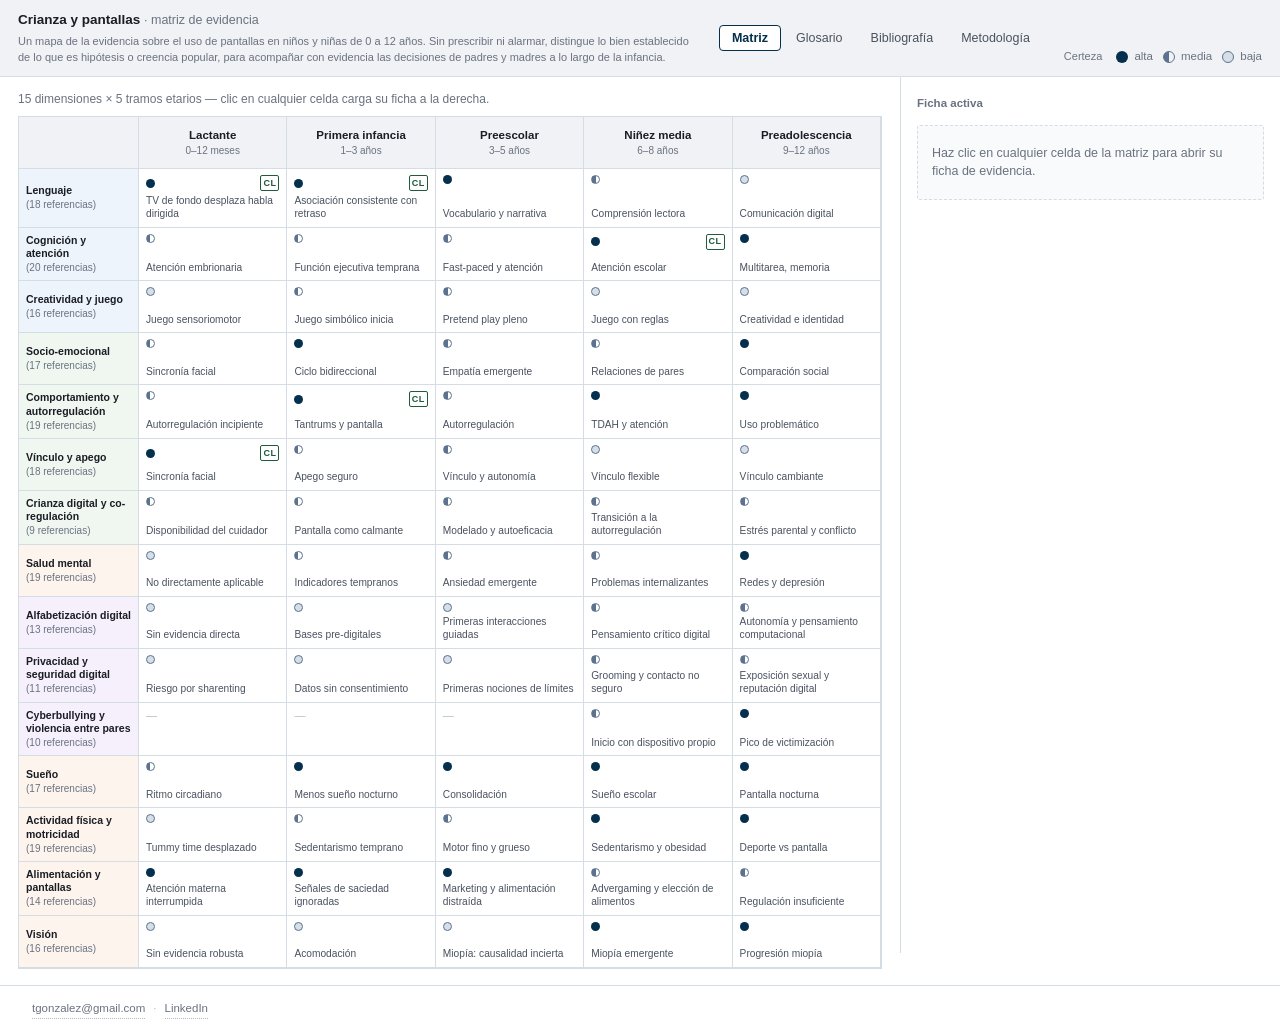
==== index.html @ a707cc83 "no_ref-review: 4 claims respaldados con refs (Ra2018, Goodyear2025, SmithBasak2023); política no_ref" ====
<!DOCTYPE html>
<html lang="es">
<head>
<meta charset="UTF-8">
<meta name="viewport" content="width=device-width, initial-scale=1.0">
<title>Crianza y pantallas — Matriz de evidencia</title>
<meta name="description" content="Síntesis crítica de la evidencia científica (2020–2026) sobre el impacto del uso de pantallas en el desarrollo infantil de 0 a 12 años. Matriz de 15 dimensiones × 5 tramos etarios, con doble codificación de certeza y referencias bibliográficas.">
<meta name="robots" content="index, follow">
<link rel="canonical" href="https://tomgc.github.io/crianza_y_pantallas/">
<meta property="og:type" content="website">
<meta property="og:url" content="https://tomgc.github.io/crianza_y_pantallas/">
<meta property="og:title" content="Crianza y Pantallas — Matriz de evidencia">
<meta property="og:description" content="Síntesis crítica de la evidencia científica (2020–2026) sobre el impacto del uso de pantallas en el desarrollo infantil de 0 a 12 años.">
<meta property="og:image" content="https://tomgc.github.io/crianza_y_pantallas/assets/og-image.png">
<meta property="og:image:width" content="1200">
<meta property="og:image:height" content="630">
<meta name="twitter:card" content="summary_large_image">
<meta name="twitter:title" content="Crianza y Pantallas — Matriz de evidencia">
<meta name="twitter:description" content="Síntesis crítica de la evidencia científica (2020–2026) sobre el impacto del uso de pantallas en el desarrollo infantil de 0 a 12 años.">
<meta name="twitter:image" content="https://tomgc.github.io/crianza_y_pantallas/assets/og-image.png">
<style>
/* ─────────────────────────────────────────────────────────────
   Crianza y pantallas — sistema visual
   Base heredada de wireframe B (paleta navy, sans del sistema)
   + ampliación: top bar con tabs, layout matriz+ficha,
   vistas de página (biblio/metodología/limitaciones),
   controles, popovers, responsive.
   ───────────────────────────────────────────────────────────── */

:root {
  --bg:           #ffffff;
  --bg-soft:      #f0f2f5;
  --bg-cell:      #f9fafc;
  --ink:          #1a1d24;
  --ink-soft:     #4a5260;
  --pencil:       #6a7280;
  --pencil-soft:  #b3bac4;
  --border:       #d4dce4;

  --c-high:       #042f4d;
  --c-medium:     #5c728e;
  --c-low:        #d6dfe8;

  --accent:       #042f4d;
  --accent-soft:  #eaf0f6;
  --highlight:    #f4dd8a;
  --chile-mark:   #1f5b3d;
  --chile-soft:   #e8efe9;

  --content-width: 700px;
  --page-pad-x:    32px;
  --page-pad-y:    28px;
}

html, body { margin: 0; padding: 0; height: 100%; background: var(--bg); }
body {
  font-family: -apple-system, BlinkMacSystemFont, "Segoe UI", Roboto, "Helvetica Neue", Arial, sans-serif;
  color: var(--ink);
  font-size: 13px;
  line-height: 1.55;
  -webkit-font-smoothing: antialiased;
}

.ab {
  width: 100%;
  min-height: 100vh;
  background: var(--bg);
  display: flex;
  flex-direction: column;
  position: relative;
}

/* ── Tipografía utilitaria ──────────────────────────────────── */
.eyebrow {
  font-size: 11.5px;
  color: var(--pencil);
  font-weight: 600;
}

/* ── Dots de certeza ────────────────────────────────────────── */
.cdot {
  display: inline-block;
  width: 12px; height: 12px;
  vertical-align: -1px;
  border-radius: 50%;
  flex-shrink: 0;
  box-sizing: border-box;
}
.cdot.high   { background: var(--c-high); }
.cdot.medium { background: linear-gradient(90deg, var(--c-medium) 50%, transparent 50%); border: 1.5px solid var(--c-medium); }
.cdot.low    { background: var(--c-low); border: 1px solid var(--c-medium); }

.ul-soft { border-bottom: 1px dotted var(--pencil); padding-bottom: 1px; }

/* ── Ref chips ──────────────────────────────────────────────── */
.ref {
  display: inline-block;
  border: 1px solid var(--c-high);
  border-radius: 10px;
  padding: 1px 7px;
  font-size: 10.5px;
  color: var(--c-high);
  cursor: pointer;
  vertical-align: 1px;
  margin: 0 2px;
  background: var(--accent-soft);
  line-height: 1.3;
  white-space: nowrap;
}
.ref:hover { background: var(--c-high); color: var(--bg); }
.ref-missing {
  background: var(--bg-soft);
  border-color: var(--pencil-soft);
  color: var(--pencil);
  cursor: help;
}

/* ── Select ─────────────────────────────────────────────────── */
.select {
  appearance: none;
  -webkit-appearance: none;
  border: 1px solid var(--c-high);
  background: var(--bg);
  padding: 6px 28px 6px 10px;
  border-radius: 4px;
  font-size: 12.5px;
  font-family: inherit;
  color: var(--ink);
  cursor: pointer;
  background-image: url("data:image/svg+xml;utf8,<svg xmlns='http://www.w3.org/2000/svg' width='10' height='6' viewBox='0 0 10 6'><path d='M1 1l4 4 4-4' fill='none' stroke='%23042f4d' stroke-width='1.5' stroke-linecap='round' stroke-linejoin='round'/></svg>");
  background-position: right 10px center;
  background-repeat: no-repeat;
  background-size: 10px 6px;
  line-height: 1.2;
}
.select:hover { border-color: var(--accent); background-color: var(--accent-soft); }

/* ── TOP BAR ────────────────────────────────────────────────── */
.topbar {
  display: flex;
  align-items: center;
  justify-content: space-between;
  gap: 16px;
  padding: 10px 18px;
  border-bottom: 1px solid var(--border);
  background: var(--bg-soft);
  flex-wrap: wrap;
}
.topbar-left { display: flex; align-items: flex-start; gap: 18px; flex-wrap: wrap; }
.brand { font-size: 13.5px; font-weight: 600; color: var(--ink); }
.brand-sub { color: var(--pencil); font-weight: 400; font-size: 12.5px; }
.brand-desc { font-size: 11px; color: var(--pencil); font-weight: 400; max-width: 680px; margin: 3px 0 0; line-height: 1.45; }
.tabs { display: flex; gap: 2px; }
.tab {
  background: transparent;
  border: 1px solid transparent;
  padding: 5px 12px;
  font-size: 12.5px;
  font-family: inherit;
  color: var(--ink-soft);
  cursor: pointer;
  border-radius: 4px;
}
.tab:hover { background: var(--bg); color: var(--ink); }
.tab.active {
  background: var(--bg);
  color: var(--c-high);
  border-color: var(--c-high);
  font-weight: 600;
}
.topbar-right {
  display: flex; align-items: center; gap: 12px;
  font-size: 11.5px; color: var(--pencil);
  align-self: flex-end;
}
.topbar-right .legend { display: inline-flex; align-items: center; gap: 6px; }
.legend-label { font-size: 11px; color: var(--pencil); margin-right: 4px; }
.topbar-right .legend .cdot { margin-left: 4px; }

/* ── LAYOUT MATRIZ + FICHA ──────────────────────────────────── */
.matriz-body {
  display: grid;
  grid-template-columns: 1fr 380px;
  flex: 1;
  min-height: 0;
  background: var(--bg);
}
.matriz-pane {
  padding: 14px 0 16px 18px;
  display: flex;
  flex-direction: column;
  min-width: 0;
  position: relative;
  overflow: auto;
  overflow-x: auto;
}
.matriz-help { font-size: 12px; color: var(--pencil); margin: 0 18px 8px 0; line-height: 1.45; }
.ficha-pane {
  border-left: 1px solid var(--border);
  background: var(--bg);
  padding: 14px 16px 18px;
  overflow: auto;
  max-height: calc(100vh - 56px);
}

/* ── MATRIZ ─────────────────────────────────────────────────── */
.matriz-grid {
  display: grid;
  border: 1px solid var(--border);
  background: var(--bg);
  margin-right: 18px;
}
.grid-cell {
  border-right: 1px solid var(--border);
  border-bottom: 1px solid var(--border);
  padding: 6px 7px;
  min-height: 52px;
  font-size: 10.5px;
  line-height: 1.25;
  position: relative;
  cursor: pointer;
  background: var(--bg);
  display: flex;
  flex-direction: column;
  justify-content: space-between;
  transition: opacity .15s, background .15s;
  box-sizing: border-box;
}
.grid-cell:hover { background: var(--accent-soft); }

.grid-cell.row-head, .grid-cell.col-head {
  background: var(--bg-soft);
  font-weight: 600;
  cursor: default;
}
.grid-cell.row-head { align-items: flex-start; justify-content: center; flex-direction: column; }
.grid-cell.row-head[data-dim-id] { cursor: pointer; }
.dim-paper-count { font-size: 10px; font-weight: 400; color: var(--pencil); margin-top: 2px; }
.grid-cell.row-head[data-dim-id]:hover { background: var(--accent-soft); }
.grid-cell.row-head:not([data-dim-id]):hover, .grid-cell.col-head:hover { background: var(--bg-soft); }

.grid-cell.col-head {
  text-align: center;
  align-items: center;
  justify-content: center;
}
.grid-cell.col-head .head-label { font-size: 11.5px; }
.grid-cell.col-head .head-range { font-size: 10px; color: var(--pencil); font-weight: 400; margin-top: 2px; }

.grid-cell.dimmed { opacity: 0.32; }
.grid-cell.focused {
  background: var(--accent-soft);
  box-shadow: inset 0 -2px 0 var(--c-high);
}

.grid-cell.active {
  background: var(--highlight);
  box-shadow: inset 0 0 0 2px var(--c-high);
}
.grid-cell.active:hover { background: var(--highlight); }

.grid-cell.row-head.dim-active {
  background: var(--highlight);
  box-shadow: inset 0 0 0 2px var(--c-high);
}
.grid-cell.row-head.dim-active:hover { background: var(--highlight); }

/* ── Ficha de dimensión ─────────────────────────────────────── */
.dim-ficha-links { margin-top: 16px; }
.dim-ficha-link {
  display: block;
  color: var(--accent);
  text-decoration: none;
  font-size: 12px;
  padding: 4px 0;
  border-bottom: 1px solid var(--border);
}
.dim-ficha-link:last-child { border-bottom: none; }
.dim-ficha-link:hover { color: var(--ink); text-decoration: underline; }

.cell-head {
  display: flex;
  align-items: center;
  justify-content: space-between;
  width: 100%;
}
.cell-summary {
  font-size: 10.2px;
  color: var(--ink-soft);
  line-height: 1.25;
  margin-top: 4px;
}
.cell-empty { color: var(--pencil-soft); font-size: 11px; }

/* ── Mini-dots ──────────────────────────────────────────────── */
.mini-dot {
  width: 9px; height: 9px; border-radius: 50%;
  display: inline-block; vertical-align: middle;
  box-sizing: border-box; flex-shrink: 0;
}
.mini-dot.h { background: var(--c-high); }
.mini-dot.m { background: linear-gradient(90deg, var(--c-medium) 50%, transparent 50%); border: 1px solid var(--c-medium); }
.mini-dot.l { background: var(--c-low); border: 1px solid var(--c-medium); }

/* ── Marca CL ───────────────────────────────────────────────── */
.cl-mark {
  display: inline-flex;
  align-items: center; justify-content: center;
  width: 17px; height: 14px;
  border: 1px solid var(--chile-mark);
  border-radius: 2px;
  color: var(--chile-mark);
  font-size: 9px;
  font-weight: 700;
  line-height: 1;
  background: var(--bg);
  letter-spacing: 0.5px;
}

/* ── Bloque Chile ───────────────────────────────────────────── */
.chile-block {
  position: relative;
  border-left: 3px solid var(--chile-mark);
  background: var(--chile-soft);
  padding: 10px 14px;
  margin-top: 14px;
  border-radius: 2px;
}
.chile-block .chile-label {
  display: inline-flex;
  align-items: center;
  gap: 7px;
  font-size: 11.5px;
  font-weight: 700;
  color: var(--chile-mark);
  margin-bottom: 6px;
}
.chile-block .chile-body { font-size: 11.8px; line-height: 1.5; }

/* ── FICHA ──────────────────────────────────────────────────── */
.ficha { display: flex; flex-direction: column; }
.ficha-empty {
  display: flex;
  flex-direction: column;
  gap: 12px;
  padding: 4px 0;
}
.ficha-empty-msg {
  color: var(--pencil);
  font-size: 12.5px;
  line-height: 1.5;
  padding: 18px 14px;
  border: 1px dashed var(--border);
  border-radius: 3px;
  background: var(--bg-cell);
}
.ficha-chips {
  display: flex; gap: 6px;
  align-items: center; flex-wrap: wrap;
  margin: 8px 0 0;
  font-size: 10.5px; color: var(--pencil);
}
.age-chip {
  display: inline-block;
  border: 1px solid var(--border);
  padding: 2px 8px;
  border-radius: 11px;
  font-size: 10.5px;
  color: var(--ink-soft);
  background: var(--bg);
}
.ficha-cert {
  display: inline-flex;
  align-items: center;
  gap: 5px;
  margin-left: auto;
  font-size: 10.5px;
}
.ficha-title {
  font-size: 16.5px;
  line-height: 1.25;
  margin: 10px 0 6px;
  font-weight: 600;
}
.ficha-intro { font-size: 12.5px; line-height: 1.55; margin: 0 0 12px; }
.ficha-evidence { margin-top: 10px; }
.evidence-list { display: flex; flex-direction: column; gap: 9px; margin-top: 6px; }
.evidence-item {
  display: flex; gap: 7px;
  font-size: 11.8px; line-height: 1.5;
  align-items: flex-start;
}
.evidence-item .cdot { margin-top: 4px; flex-shrink: 0; }
.evidence-text { flex: 1; }

.ficha-defs { margin-top: 14px; }
.ficha-defs dl { margin: 6px 0 0; }
.ficha-defs dt { font-weight: 600; font-size: 12px; margin-top: 8px; }
.ficha-defs dt:first-child { margin-top: 0; }
.ficha-defs dd { margin: 2px 0 0; font-size: 11.8px; line-height: 1.5; color: var(--ink-soft); }

.ficha-and { margin-top: 14px; }
.and-body { font-size: 11.5px; margin-top: 6px; color: var(--ink-soft); line-height: 1.7; }
.and-direction { margin-top: 8px; }
.and-direction:first-of-type { margin-top: 6px; }
.and-direction-label {
  font-size: 11px;
  color: var(--ink-soft);
  font-weight: 600;
  margin-bottom: 4px;
}
.and-arrow { color: var(--c-high); font-weight: 700; margin-right: 2px; }
.and-list {
  list-style: none;
  padding: 0;
  margin: 0;
  display: flex;
  flex-direction: column;
  gap: 4px;
}
.and-item {
  font-size: 11.5px;
  line-height: 1.45;
  display: flex;
  gap: 6px;
  align-items: flex-start;
  color: var(--ink-soft);
}
.and-item .cdot { margin-top: 4px; flex-shrink: 0; }
.and-text { color: var(--pencil); }
.cell-link {
  color: var(--c-high);
  text-decoration: none;
  border-bottom: 1px dotted var(--c-high);
}
.cell-link:hover { background: var(--accent-soft); }

/* ── POPOVER ────────────────────────────────────────────────── */
.popover {
  background: var(--bg);
  padding: 10px 12px;
  font-size: 11.5px;
  line-height: 1.45;
  z-index: 50;
  border: 1px solid var(--c-high);
  box-shadow: 4px 4px 0 var(--c-high);
  border-radius: 2px;
}
.ref-popover .ref-authors { font-weight: 600; font-size: 12px; margin-top: 4px; }
.ref-popover .ref-title { font-size: 11.5px; margin-top: 4px; }
.ref-popover .ref-journal { font-size: 11px; color: var(--ink-soft); margin-top: 2px; font-style: italic; }
.ref-popover .ref-jump {
  display: inline-block;
  margin-top: 8px;
  font-size: 11.5px;
  color: var(--c-high);
  text-decoration: none;
}
.ref-popover .ref-jump:hover { text-decoration: underline; }

/* ── BOTONES ────────────────────────────────────────────────── */
.ghost {
  border: 1px solid var(--c-high);
  background: transparent;
  padding: 5px 11px;
  border-radius: 3px;
  font-size: 12px;
  cursor: pointer;
  color: var(--c-high);
  font-family: inherit;
}
.ghost:hover { background: var(--accent-soft); }

/* ── VISTAS DE PÁGINA ───────────────────────────────────────── */
.page-pane {
  flex: 1;
  padding: var(--page-pad-y) var(--page-pad-x) 40px;
  max-width: var(--content-width);
  margin: 0 auto;
  width: 100%;
  box-sizing: border-box;
  overflow: auto;
}
.page-head { margin-bottom: 20px; }
.page-title { font-size: 22px; font-weight: 600; margin: 0 0 4px; }
.page-sub { font-size: 12.5px; color: var(--pencil); }

/* ── BIBLIOGRAFÍA ───────────────────────────────────────────── */
.biblio-controls { display: flex; flex-direction: column; gap: 10px; margin-bottom: 22px; }
.biblio-filters { display: flex; flex-wrap: wrap; gap: 6px; }
.chip-filter {
  background: var(--bg);
  border: 1px solid var(--border);
  padding: 4px 10px;
  font-size: 11.5px;
  font-family: inherit;
  border-radius: 12px;
  cursor: pointer;
  color: var(--ink-soft);
}
.chip-filter:hover { border-color: var(--c-high); color: var(--c-high); }
.chip-filter.active {
  background: var(--c-high);
  color: var(--bg);
  border-color: var(--c-high);
  font-weight: 600;
}
.search-input {
  width: 100%;
  padding: 7px 12px;
  border: 1px solid var(--border);
  border-radius: 4px;
  font-size: 12.5px;
  font-family: inherit;
  box-sizing: border-box;
  background: var(--bg);
  color: var(--ink);
}
.search-input:focus { outline: none; border-color: var(--c-high); }

.biblio-body { display: flex; flex-direction: column; gap: 28px; }
.biblio-group-title {
  font-size: 14px;
  font-weight: 600;
  color: var(--c-high);
  margin: 0 0 10px;
  padding-bottom: 5px;
  border-bottom: 1px solid var(--border);
}
.biblio-list { list-style: none; padding: 0; margin: 0; display: flex; flex-direction: column; gap: 14px; }
.biblio-entry {
  border-left: 2px solid var(--border);
  padding: 6px 0 6px 12px;
  transition: border-color .2s, background .2s;
}
.biblio-entry.biblio-highlight {
  border-color: var(--highlight);
  background: var(--highlight);
}
.biblio-meta { display: flex; gap: 8px; align-items: center; margin-bottom: 3px; }
.biblio-type {
  display: inline-block;
  font-size: 10px;
  padding: 1px 7px;
  border-radius: 9px;
  background: var(--bg-soft);
  color: var(--ink-soft);
  border: 1px solid var(--border);
  font-weight: 600;
}
.biblio-type.type-review        { background: #e8f0e8; color: #2d5a2d; border-color: #c5d8c5; }
.biblio-type.type-meta          { background: #e8edf5; color: #1d3a6e; border-color: #c0cde2; }
.biblio-type.type-longitudinal  { background: #f5ecdb; color: #6b4a1e; border-color: #d8c290; }
.biblio-type.type-guideline     { background: #f0e8f0; color: #5c2d5c; border-color: #d4bdd4; }
.biblio-type.type-law           { background: #f5e8e8; color: #6e2d2d; border-color: #d8b8b8; }
.biblio-type.type-chilean       { background: var(--chile-soft); color: var(--chile-mark); border-color: var(--chile-mark); }
.biblio-featured { font-size: 10px; color: var(--ink-soft); }
.biblio-authors { font-size: 12px; font-weight: 600; margin-top: 2px; }
.biblio-title { font-size: 12.5px; margin-top: 2px; line-height: 1.4; }
.biblio-journal { font-size: 11.5px; color: var(--ink-soft); margin-top: 2px; font-style: italic; }
.biblio-link {
  display: inline-block;
  margin-top: 4px;
  font-size: 11px;
  color: var(--c-high);
  text-decoration: none;
}
.biblio-link:hover { text-decoration: underline; }

.empty-state {
  padding: 20px;
  text-align: center;
  color: var(--pencil);
  font-size: 12.5px;
  border: 1px dashed var(--border);
  border-radius: 4px;
}

/* ── METODOLOGÍA Y LIMITACIONES ─────────────────────────────── */
.text-body { display: flex; flex-direction: column; gap: 28px; }
.text-section-title {
  font-size: 14px;
  font-weight: 600;
  color: var(--c-high);
  margin: 0 0 10px;
  padding-bottom: 5px;
  border-bottom: 1px solid var(--border);
}
.text-section-content { font-size: 13px; line-height: 1.65; }
.text-section-content p { margin: 0 0 10px; }
.text-section-bullets {
  margin: 10px 0 0;
  padding-left: 22px;
  font-size: 12.5px;
  line-height: 1.6;
}
.text-section-bullets li { margin-bottom: 6px; }

/* ── Boxes auxiliares ───────────────────────────────────────── */
.box.thin { border: 1px solid var(--border); border-radius: 2px; padding: 12px 14px; }
.box.fill-cell { background: var(--bg-cell); }

/* ── RESPONSIVE ─────────────────────────────────────────────── */
@media (max-width: 960px) {
  .matriz-body { grid-template-columns: 1fr; }
  .ficha-pane {
    border-left: none;
    border-top: 1px solid var(--border);
    max-height: none;
  }
  .matriz-pane { padding: 12px; }
  /* La grilla mantiene ancho minimo; .matriz-pane hace scroll horizontal */
  .matriz-grid { margin-right: 0; min-width: 520px; }
  .grid-cell { min-height: 44px; padding: 5px 6px; font-size: 10px; }
  .grid-cell.col-head .head-label { font-size: 10.5px; }
  .grid-cell.col-head .head-range { font-size: 9.5px; }
  .cell-summary { font-size: 9.8px; }
  .topbar { padding: 8px 12px; gap: 8px; }
  .topbar-left { gap: 10px; }
  .brand-sub { display: none; }
  .brand-desc { display: none; }
  .topbar-right .legend { display: none; }
  .page-title { font-size: 19px; }
  :root { --page-pad-x: 18px; --page-pad-y: 20px; }

  /* Bibliografía: controles sticky en móvil */
  .page-pane { overflow: visible; }
  .biblio-controls {
    position: sticky;
    top: 0;
    background: var(--bg);
    z-index: 10;
    padding: var(--page-pad-y) var(--page-pad-x) 12px;
    margin: 0 calc(var(--page-pad-x) * -1) 16px;
    border-bottom: 1px solid var(--border);
  }
}

@media (max-width: 560px) {
  .tabs { gap: 0; }
  .tab { padding: 4px 8px; font-size: 11.5px; }
  /* min-width explicito garantiza scroll sin colapso de columnas */
  .matriz-grid { min-width: 480px; }
  .grid-cell { min-height: 40px; padding: 4px; }
  .cell-summary { display: none; }
}

/* ── GLOSARIO ────────────────────────────────────────────────── */
.gl-body {
  display: grid;
  grid-template-columns: 300px 1fr;
  flex: 1;
  min-height: 0;
}
.gl-index {
  border-right: 1px solid var(--border);
  background: var(--bg-cell);
  min-height: 0;
  overflow: auto;
}
.gl-index-scroll { padding: 14px 14px 28px; }
.gl-index-intro {
  font-size: 11px; line-height: 1.5; color: var(--pencil);
  margin: 0 0 12px;
}
.gl-index-label {
  display: block; font-size: 11px; font-weight: 600;
  color: var(--pencil); margin-bottom: 5px;
}
.gl-dim-group { margin-bottom: 14px; scroll-margin-top: 8px; }
.gl-dim-head {
  display: flex; align-items: center; justify-content: space-between;
  font-size: 11.5px; font-weight: 700; color: var(--c-high);
  padding: 4px 0 5px; margin-bottom: 4px;
  border-bottom: 1px solid var(--border);
}
.gl-dim-head.active { border-bottom-color: var(--c-high); border-bottom-width: 1.5px; }
.gl-dim-head.soft { color: var(--pencil); }
.gl-dim-count {
  font-size: 10px; font-weight: 600; color: var(--pencil);
  border: 1px solid var(--border); border-radius: 9px; padding: 0 6px;
}
.gl-list { display: flex; flex-direction: column; gap: 2px; }
.gl-item {
  display: flex; align-items: center; gap: 8px;
  width: 100%; text-align: left;
  background: transparent; border: none; border-radius: 4px;
  padding: 7px 9px;
  font-family: inherit; font-size: 12.5px; color: var(--ink);
  cursor: pointer; transition: background .12s;
  box-sizing: border-box;
}
.gl-item:hover { background: var(--accent-soft); }
.gl-item.active {
  background: var(--bg);
  box-shadow: inset 0 0 0 1.5px var(--c-high);
  font-weight: 600;
}
.gl-item-main { display: flex; align-items: center; gap: 7px; flex: 1; min-width: 0; }
.gl-item-term { overflow: hidden; text-overflow: ellipsis; white-space: nowrap; }
.gl-novel-dot {
  width: 6px; height: 6px; border-radius: 50%;
  background: var(--c-high); flex-shrink: 0;
}
.gl-empty {
  padding: 16px; text-align: center; color: var(--pencil);
  font-size: 12px; border: 1px dashed var(--border);
  border-radius: 4px; margin-top: 8px;
}

/* Ficha */
.gl-ficha-pane {
  background: var(--bg); min-height: 0; overflow: auto;
  padding: var(--page-pad-y) var(--page-pad-x) 40px;
}
.gl-ficha { max-width: var(--content-width); }
.gl-ficha-empty {
  max-width: 420px; color: var(--pencil); font-size: 13px; line-height: 1.6;
  padding: 22px; border: 1px dashed var(--border);
  border-radius: 4px; background: var(--bg-cell);
}
.gl-ficha-chips { display: flex; align-items: center; gap: 8px; flex-wrap: wrap; }
.gl-tag {
  font-size: 10px; font-weight: 700; letter-spacing: 0.04em;
  text-transform: uppercase; padding: 2px 8px; border-radius: 3px;
}
.gl-tag.campo      { background: var(--c-high); color: var(--bg); }
.gl-tag.metodo     { background: var(--bg-soft); color: var(--ink-soft); border: 1px solid var(--border); }
.gl-tag.desarrollo { background: var(--chile-soft); color: var(--chile-mark); border: 1px solid var(--chile-mark); }
.gl-novel-chip {
  font-size: 10px; font-weight: 600; color: var(--c-high);
  display: inline-flex; align-items: center; gap: 5px;
}
.gl-novel-chip::before {
  content: ""; width: 6px; height: 6px;
  border-radius: 50%; background: var(--c-high);
}
.gl-ficha-cert {
  display: inline-flex; align-items: center; gap: 5px;
  font-size: 10.5px; color: var(--ink-soft); margin-left: auto;
}
.gl-ficha-title {
  font-size: 22px; line-height: 1.2; font-weight: 600;
  margin: 12px 0 10px; letter-spacing: -0.01em;
}
.gl-def { font-size: 14px; line-height: 1.6; margin: 0 0 16px; }
.gl-why {
  border-left: 3px solid var(--c-high); background: var(--accent-soft);
  padding: 12px 16px; border-radius: 2px; margin-bottom: 22px;
}
.gl-why-label {
  font-size: 10.5px; font-weight: 700; color: var(--c-high);
  letter-spacing: 0.04em; text-transform: uppercase;
}
.gl-why-text { margin: 5px 0 0; font-size: 13px; line-height: 1.55; }
.gl-sec { margin-bottom: 22px; }
.gl-sec-label {
  font-size: 11px; font-weight: 700; color: var(--ink-soft);
  letter-spacing: 0.04em; text-transform: uppercase; margin-bottom: 9px;
}
.gl-cells { display: flex; flex-wrap: wrap; gap: 6px; }
.gl-cell-chip {
  display: inline-flex; align-items: center; gap: 6px;
  border: 1px solid var(--border); border-radius: 13px;
  padding: 3px 10px 3px 8px; font-size: 11.5px; background: var(--bg);
}
.gl-cell-dim { font-weight: 600; }
.gl-cell-tramo { color: var(--pencil); font-size: 10.5px; }
.gl-papers { display: flex; flex-direction: column; gap: 8px; }
.gl-paper {
  display: block; text-decoration: none;
  border: 1px solid var(--border); border-left: 2px solid var(--c-medium);
  border-radius: 3px; padding: 9px 12px; background: var(--bg);
  transition: border-color .15s, background .15s;
}
.gl-paper:hover { border-color: var(--c-high); border-left-color: var(--c-high); background: var(--bg-cell); }
.gl-paper-meta { display: flex; align-items: center; gap: 8px; margin-bottom: 3px; }
.gl-paper-authors { font-size: 11.5px; font-weight: 600; }
.gl-paper-title { font-size: 12px; line-height: 1.4; color: var(--ink-soft); }
.gl-paper-journal { font-size: 11px; color: var(--c-high); margin-top: 3px; font-style: italic; }
.gl-related { display: flex; flex-wrap: wrap; gap: 6px; }
.gl-rel-chip {
  border: 1px solid var(--c-high); border-radius: 13px;
  padding: 3px 11px; background: var(--accent-soft);
  font-family: inherit; font-size: 11.5px; color: var(--c-high);
  cursor: pointer; transition: background .12s, color .12s;
}
.gl-rel-chip:hover { background: var(--c-high); color: var(--bg); }
.gl-extlink {
  display: inline-block; font-size: 12px; color: var(--c-high);
  text-decoration: none; border-bottom: 1px dotted var(--c-high);
}
.gl-extlink:hover { background: var(--accent-soft); }

@media (max-width: 960px) {
  .gl-body { grid-template-columns: 1fr; grid-template-rows: minmax(0,42%) minmax(0,58%); }
  .gl-index { border-right: none; border-bottom: 1px solid var(--border); }
  .gl-ficha-title { font-size: 19px; }
}

/* ── Footer del sitio ───────────────────────────────────────── */
.site-footer {
  padding: 14px var(--page-pad-x);
  border-top: 1px solid var(--border);
  font-size: 11.5px;
  color: var(--pencil);
  display: flex;
  align-items: center;
  gap: 8px;
}
.footer-sep { color: var(--pencil-soft); }
.footer-link {
  color: var(--pencil);
  text-decoration: none;
  border-bottom: 1px dotted var(--pencil-soft);
}
.footer-link:hover { color: var(--ink); border-bottom-color: var(--ink); }

/* ── Nota de contacto en Metodología ───────────────────────── */
.contact-note {
  max-width: var(--content-width);
  margin: 28px var(--page-pad-x) 0;
  padding: 12px 16px;
  border-left: 2px solid var(--border);
  font-size: 12px;
  color: var(--pencil);
}
.contact-link {
  color: var(--pencil);
  text-decoration: none;
  border-bottom: 1px dotted var(--pencil-soft);
  margin-left: 4px;
}
.contact-link:hover { color: var(--ink); }

/* ── BLOQUES TEMÁTICOS D-visual ───────────────────────────────── */
.grid-cell.row-head.bloque-cognitivo      { background: #eef4fb; }
.grid-cell.row-head.bloque-socioemocional { background: #f0f7f0; }
.grid-cell.row-head.bloque-digital        { background: #f5f0fb; }
.grid-cell.row-head.bloque-bienestar      { background: #fdf4ee; }

.grid-cell.row-head.bloque-cognitivo:hover,      .grid-cell.row-head.bloque-cognitivo.dim-active      { background: #daeaf7; }
.grid-cell.row-head.bloque-socioemocional:hover, .grid-cell.row-head.bloque-socioemocional.dim-active  { background: #d8efd8; }
.grid-cell.row-head.bloque-digital:hover,        .grid-cell.row-head.bloque-digital.dim-active         { background: #ebe0f7; }
.grid-cell.row-head.bloque-bienestar:hover,      .grid-cell.row-head.bloque-bienestar.dim-active       { background: #fae3d0; }

.bloque-cognitivo.dim-active,
.bloque-socioemocional.dim-active,
.bloque-digital.dim-active,
.bloque-bienestar.dim-active { box-shadow: inset 0 0 0 2px var(--c-high); }


</style>
</head>
<body>

<div id="app" class="ab"></div>

<script>
window.__DATA__ = {
  "andamiaje": {
    "cascadas": [
      {
        "id": "lenguaje",
        "title": "Cascada del lenguaje",
        "description": "Una de las cascadas mejor establecidas en pediatría del desarrollo.",
        "chain": [
          {
            "cellId": "lenguaje-lactante",
            "label": "Habla recibida en lactancia"
          },
          {
            "cellId": "lenguaje-primera-infancia",
            "label": "Vocabulario receptivo"
          },
          {
            "cellId": "lenguaje-preescolar",
            "label": "Narrativa preescolar"
          },
          {
            "cellId": "lenguaje-ninez-media",
            "label": "Comprensión lectora"
          }
        ],
        "claims": [
          {
            "certainty": "high",
            "text": "Cada eslabón predice al siguiente con magnitudes moderadas a grandes. Es una de las cascadas más robustas en pediatría del desarrollo.",
            "refs": []
          }
        ]
      },
      {
        "id": "regulacion-emocional",
        "title": "Cascada de la regulación emocional",
        "description": "Vínculo → corregulación → autorregulación → autocontrol escolar.",
        "chain": [
          {
            "cellId": "vinculo-lactante",
            "label": "Sincronía facial"
          },
          {
            "cellId": "socioemocional-primera-infancia",
            "label": "Corregulación"
          },
          {
            "cellId": "comportamiento-preescolar",
            "label": "Autorregulación"
          },
          {
            "cellId": "comportamiento-ninez-media",
            "label": "Autocontrol escolar"
          }
        ],
        "claims": [
          {
            "certainty": "high",
            "text": "Bien respaldada teóricamente y por estudios longitudinales (Eisenberg, Spinrad y colegas).",
            "refs": []
          },
          {
            "certainty": "medium",
            "text": "El uso de pantalla como regulador externo puede comprometer esta cascada al desplazar la corregulación con un adulto (Fitzpatrick et al., 2024).",
            "refs": [
              "Fitzpatrick2024"
            ]
          },
          {
            "certainty": "medium",
            "text": "Específicamente, el uso parental de pantallas para regular las emociones del niño (constructo PDER) predice mayor ira y menor control esforzado un año después, con el fenómeno asociado de \"screen time tantrums\" (Jusienė et al., 2024).",
            "refs": [
              "Jusiene2024"
            ]
          }
        ]
      },
      {
        "id": "sueno",
        "title": "Cascada del sueño",
        "description": "Sueño consolidado alimenta capacidades cognitivas y regulación.",
        "chain": [
          {
            "cellId": "sueno-lactante",
            "label": "Ritmo circadiano"
          },
          {
            "cellId": "sueno-primera-infancia",
            "label": "Sueño consolidado"
          },
          {
            "cellId": "cognicion-preescolar",
            "label": "Función ejecutiva"
          }
        ],
        "claims": [
          {
            "certainty": "high",
            "text": "Sueño suficiente es condición necesaria para consolidación de aprendizaje y regulación emocional. Una de las cascadas más sólidas en neurociencia del desarrollo.",
            "refs": []
          }
        ]
      },
      {
        "id": "juego-simbolico",
        "title": "Cascada del juego simbólico y creatividad",
        "description": "Juego sensoriomotor → simbólico → pensamiento divergente. Más débil que las anteriores.",
        "chain": [
          {
            "cellId": "creatividad-lactante",
            "label": "Juego sensoriomotor"
          },
          {
            "cellId": "creatividad-primera-infancia",
            "label": "Juego simbólico"
          },
          {
            "cellId": "creatividad-preescolar",
            "label": "Pensamiento divergente"
          }
        ],
        "claims": [
          {
            "certainty": "medium",
            "text": "Asociaciones consistentes en estudios correlacionales (Smits-van der Nat et al., 2024, meta-análisis). Causalidad cuestionada por Lillard et al. (2013).",
            "refs": []
          },
          {
            "certainty": "low",
            "text": "La hipótesis \"pantalla → menos creatividad\" en preescolares es plausible por encadenamiento pero no demostrada directamente.",
            "refs": []
          }
        ]
      },
      {
        "id": "socioemocional-salud-mental",
        "title": "Cascada socioemocional → salud mental",
        "description": "Regulación emocional temprana → habilidades sociales → salud mental en preadolescencia.",
        "chain": [
          {
            "cellId": "socioemocional-primera-infancia",
            "label": "Regulación emocional"
          },
          {
            "cellId": "socioemocional-preescolar",
            "label": "Habilidades sociales"
          },
          {
            "cellId": "salud-mental-preadolescencia",
            "label": "Salud mental"
          }
        ],
        "claims": [
          {
            "certainty": "high",
            "text": "Bien respaldada por estudios longitudinales (cohortes Dunedin, ALSPAC).",
            "refs": []
          },
          {
            "certainty": "medium",
            "text": "Habilidades sociales tempranas son factor protector contra problemas de salud mental en preadolescencia y adolescencia.",
            "refs": []
          },
          {
            "certainty": "high",
            "text": "El meta-análisis longitudinal más amplio disponible (117 estudios, ~292.000 niños 0–10 años) confirma una asociación bidireccional entre tiempo de pantalla y problemas socioemocionales que opera sobre esta cascada (Vasconcellos et al., 2025).",
            "refs": [
              "Vasconcellos2025"
            ]
          }
        ]
      },
      {
        "id": "conectoras",
        "title": "Cascadas conectoras entre dimensiones",
        "description": "Conexiones transversales (no solo en línea temporal) que vale la pena destacar.",
        "chain": [],
        "claims": [
          {
            "certainty": "high",
            "text": "**Sueño → cognición.** El sueño insuficiente afecta función ejecutiva en cualquier edad.",
            "refs": []
          },
          {
            "certainty": "high",
            "text": "**Lenguaje → función ejecutiva.** El lenguaje interno es vehículo del control inhibitorio (Vygotsky; Diamond, 2013).",
            "refs": []
          },
          {
            "certainty": "high",
            "text": "**Vínculo → regulación emocional.** El apego seguro es base para el desarrollo de la regulación.",
            "refs": []
          },
          {
            "certainty": "medium",
            "text": "**Juego simbólico → función ejecutiva.** Asociación robusta en estudios correlacionales.",
            "refs": []
          },
          {
            "certainty": "low",
            "text": "**Actividad física → salud mental.** Plausible y respaldada en escolares y adolescentes; menos clara en menores de 5.",
            "refs": []
          }
        ]
      }
    ]
  },
  "bibliografia": [
    {
      "id": "EYSTAG2026",
      "group": "anchor",
      "featured": true,
      "type": "review",
      "authors": "Early Years Screen Time Advisory Group (EYSTAG). 2026",
      "title": "Screen use by children aged under five: independent report",
      "journal": "Department for Education y Department of Health and Social Care, Reino Unido. Marzo 2026",
      "url": "https://assets.publishing.service.gov.uk/media/69c53daf4a06660f085442a7/EYSTAG_report.pdf"
    },
    {
      "id": "Fitzpatrick2024",
      "group": "recent",
      "featured": true,
      "type": "longitudinal",
      "authors": "Fitzpatrick C., Pan P.M., Lemieux A., Harvey E., Rocha F.A., Garon-Carrier G. 2024",
      "title": "Early-Childhood Tablet Use and Outbursts of Anger",
      "journal": "JAMA Pediatrics, octubre 2024. 315 niños canadienses, análisis dentro-del-individuo, 3,5 → 5,5 años",
      "url": "https://jamanetwork.com/journals/jamapediatrics/fullarticle/2822089"
    },
    {
      "id": "Vasconcellos2025",
      "group": "recent",
      "featured": true,
      "type": "meta",
      "authors": "Vasconcellos R.P., Sanders T., Lonsdale C., Parker P., Conigrave J., Tang S., del Pozo Cruz B., Biddle S.J.H., Taylor R., Innes-Hughes C., Salmela-Aro K., Vasconcellos D., Wilhite K., Tremaine E., Booker B., Noetel M. 2025",
      "title": "Electronic screen use and children's socioemotional problems: A systematic review and meta-analysis of longitudinal studies",
      "journal": "Psychological Bulletin 151(5):513–543. 117 estudios longitudinales, ~292.000 niños 0–10 años",
      "url": "https://www.apa.org/pubs/journals/releases/bul-bul0000468.pdf"
    },
    {
      "id": "Toledo2025",
      "group": "recent",
      "type": "review",
      "authors": "Toledo-Vargas M., Chong K.H., Maddren C.I., Howard S.J., Wakefield B., Okely A.D. 2025",
      "title": "Parental Technology Use in a Child's Presence and Health and Development in the Early Years",
      "journal": "JAMA Pediatrics, 2025",
      "url": "https://jamanetwork.com/journals/jamapediatrics/fullarticle/2832194"
    },
    {
      "id": "Madigan2020",
      "group": "recent",
      "featured": true,
      "type": "meta",
      "authors": "Madigan S., McArthur B.A., Anhorn C., Eirich R., Christakis D.A. 2020",
      "title": "Associations Between Screen Use and Child Language Skills: A Systematic Review and Meta-analysis",
      "journal": "JAMA Pediatrics",
      "url": "https://jamanetwork.com/journals/jamapediatrics/fullarticle/2762864"
    },
    {
      "id": "Mallawaarachchi2024",
      "group": "recent",
      "type": "meta",
      "authors": "Mallawaarachchi S. y col. 2024",
      "title": "Early Childhood Screen Use Contexts and Cognitive and Psychosocial Outcomes: A Systematic Review and Meta-analysis",
      "journal": "JAMA Pediatrics",
      "url": "https://jamanetwork.com/journals/jamapediatrics/fullarticle/2822091"
    },
    {
      "id": "Sanders2024",
      "group": "recent",
      "type": "review",
      "authors": "Sanders T. y col. 2024",
      "title": "An umbrella review of the benefits and risks associated with youths' interactions with electronic screens",
      "journal": "Nature Human Behaviour. 102 meta-análisis sintetizados",
      "url": "https://www.nature.com/articles/s41562-023-01712-8"
    },
    {
      "id": "Brushe2024",
      "group": "recent",
      "type": "cohort",
      "authors": "Brushe M.E., Haag D.G., Melhuish E.C., Reilly S., Gregory T. 2024",
      "title": "Screen Time and Parent-Child Talk When Children Are Aged 12 to 36 Months",
      "journal": "JAMA Pediatrics. Mediciones con grabaciones de audio LENA",
      "url": "https://jamanetwork.com/journals/jamapediatrics/fullarticle/2815616"
    },
    {
      "id": "Eirich2022",
      "group": "school",
      "featured": true,
      "type": "meta",
      "authors": "Eirich R., McArthur B.A., Anhorn C., McGuinness C., Christakis D.A., Madigan S. 2022",
      "title": "Association of Screen Time With Internalizing and Externalizing Behavior Problems in Children 12 Years or Younger: A Systematic Review and Meta-analysis",
      "journal": "JAMA Psychiatry 79(5):393–405",
      "url": "https://jamanetwork.com/journals/jamapsychiatry/fullarticle/2790189"
    },
    {
      "id": "Mori2026",
      "group": "context",
      "type": "review",
      "authors": "Mori Y., Silwal S., Wan Mohd Yunus W.M.A., Sourander A. 2026",
      "title": "Long-Term Trends in Screen Time Use Among Children and Adolescents: A Systematic Review Including Pre- and Post-COVID Periods",
      "journal": "Clinical Child Psychology and Psychiatry, marzo 2026. 60 estudios 1991–2022, 0–19 años",
      "url": "https://journals.sagepub.com/doi/full/10.1177/13591045261432532"
    },
    {
      "id": "Jusiene2024",
      "group": "regulation",
      "type": "longitudinal",
      "authors": "Jusienė R. y col. 2024",
      "title": "Cure for tantrums? Longitudinal associations between parental digital emotion regulation and children's self-regulatory skills",
      "journal": "Frontiers in Child and Adolescent Psychiatry. 265 niños lituanos, T1 3,5 años → T2 4,5 años. Introduce el constructo PDER",
      "url": "https://www.frontiersin.org/journals/child-and-adolescent-psychiatry/articles/10.3389/frcha.2024.1276154/full"
    },
    {
      "id": "Gavrilova2024",
      "group": "regulation",
      "type": "transversal",
      "authors": "Gavrilova M., Veraksa N. 2024",
      "title": "Not EF skills but play with real toys prevents screen time tantrums in children",
      "journal": "Frontiers in Psychology, julio 2024",
      "url": "https://www.frontiersin.org/journals/psychology/articles/10.3389/fpsyg.2024.1384424/full"
    },
    {
      "id": "Janssen2020",
      "group": "sleep",
      "type": "review",
      "authors": "Janssen X. y col. 2020",
      "title": "Associations of screen time, sedentary time and physical activity with sleep in under 5s",
      "journal": "Sleep Medicine Reviews",
      "url": "https://www.sciencedirect.com/science/article/abs/pii/S1087079219301455"
    },
    {
      "id": "Carter2016",
      "group": "sleep",
      "type": "meta",
      "authors": "Carter B., Rees P., Hale L., Bhattacharjee D., Paradkar M.S. 2016",
      "title": "Association Between Portable Screen-Based Media Device Access or Use and Sleep Outcomes: A Systematic Review and Meta-analysis",
      "journal": "JAMA Pediatrics. 6–19 años",
      "url": "https://jamanetwork.com/journals/jamapediatrics/fullarticle/2571467"
    },
    {
      "id": "Hale2015",
      "group": "sleep",
      "type": "review",
      "authors": "Hale L., Guan S. 2015",
      "title": "Screen time and sleep among school-aged children and adolescents: A systematic literature review",
      "journal": "Sleep Medicine Reviews",
      "url": ""
    },
    {
      "id": "Hysing2015",
      "group": "sleep",
      "type": "transversal",
      "authors": "Hysing M. y col. 2015",
      "title": "Sleep and use of electronic devices in adolescence: Results from a large population-based study",
      "journal": "BMJ Open",
      "url": "https://bmjopen.bmj.com/content/5/1/e006748"
    },
    {
      "id": "Smits2024",
      "group": "play",
      "type": "meta",
      "authors": "Smits-van der Nat M., van der Wilt F., Meeter M., van der Veen C. 2024",
      "title": "The Value of Pretend Play for Social Competence in Early Childhood: A Meta-analysis",
      "journal": "Educational Psychology Review",
      "url": "https://link.springer.com/article/10.1007/s10648-024-09884-z"
    },
    {
      "id": "Lillard2013",
      "group": "play",
      "type": "review",
      "authors": "Lillard A.S. y col. 2013",
      "title": "The Impact of Pretend Play on Children's Development: A Review of the Evidence",
      "journal": "Psychological Bulletin",
      "url": "https://pubmed.ncbi.nlm.nih.gov/22905949/"
    },
    {
      "id": "Mann2014",
      "group": "play",
      "type": "transversal",
      "authors": "Mann S., Cadman R. 2014",
      "title": "Does being bored make us more creative?",
      "journal": "Creativity Research Journal",
      "url": "https://www.tandfonline.com/doi/abs/10.1080/10400419.2014.901073"
    },
    {
      "id": "Colliver2022",
      "group": "play",
      "type": "longitudinal",
      "authors": "Colliver Y., Harrison L.J., Brown J.E., Humburg P. 2022",
      "title": "Free play predicts self-regulation years later: Longitudinal evidence from a large Australian sample of toddlers and preschoolers",
      "journal": "Early Childhood Research Quarterly",
      "url": ""
    },
    {
      "id": "Vanderloo2014",
      "group": "childcare",
      "type": "review",
      "authors": "Vanderloo L.M. 2014",
      "title": "Screen-viewing among preschoolers in childcare: a systematic review",
      "journal": "BMC Pediatrics",
      "url": "https://bmcpediatr.biomedcentral.com/articles/10.1186/1471-2431-14-205"
    },
    {
      "id": "AAP2026",
      "group": "school",
      "featured": true,
      "type": "guideline",
      "authors": "Munzer T., Parga-Belinkie J., Milkovich L.M., Tomopoulos S., Ajumobi T., Cross C., Gerwin R., Madigan S., Council on Communications and Media. 2026",
      "title": "Digital Ecosystems, Children, and Adolescents: Policy Statement (con Technical Report acompañante)",
      "journal": "Pediatrics 157(2):e2025075320–e2025075321. Reemplaza la guía AAP 2016. Introduce el marco de las 5 Cs y modelo socioecológico de Bronfenbrenner",
      "url": "https://publications.aap.org/pediatrics/article/157/2/e2025075320/206129/Digital-Ecosystems-Children-and-Adolescents-Policy"
    },
    {
      "id": "Adelantado2019",
      "group": "school",
      "type": "meta",
      "authors": "Adelantado-Renau M. y col. 2019",
      "title": "Association Between Screen Media Use and Academic Performance Among Children and Adolescents: A Systematic Review and Meta-analysis",
      "journal": "JAMA Pediatrics. 58 estudios, 4–18 años",
      "url": "https://jamanetwork.com/journals/jamapediatrics/fullarticle/2751330"
    },
    {
      "id": "Lai2025",
      "group": "school",
      "type": "meta",
      "authors": "Lai N.M. y col. 2025",
      "title": "The effectiveness of school-based interventions for reducing screen time – a systematic review and meta-analysis",
      "journal": "Child and Adolescent Mental Health. 39 estudios, 95.033 participantes. Certeza GRADE baja para la mayoría de resultados",
      "url": "https://acamh.onlinelibrary.wiley.com/doi/full/10.1111/camh.70022"
    },
    {
      "id": "Ulum2026",
      "group": "school",
      "type": "meta",
      "authors": "Ulum Ö.G. 2026",
      "title": "Screen Handicap in Mathematics: A Meta-Analysis of Mathematics Performance Related to Screen Time and Type",
      "journal": "European Journal of Education",
      "url": "https://onlinelibrary.wiley.com/doi/10.1111/ejed.70400"
    },
    {
      "id": "Foreman2021",
      "group": "school",
      "type": "meta",
      "authors": "Foreman J., Salim A.T. y col. 2021",
      "title": "Association between digital smart device use and myopia: a systematic review and meta-analysis",
      "journal": "The Lancet Digital Health",
      "url": "https://www.thelancet.com/journals/landig/article/PIIS2589-7500(21)00135-7/fulltext"
    },
    {
      "id": "Shannon2022",
      "group": "school",
      "type": "meta",
      "authors": "Shannon H., Bush K., Villeneuve P.J., Hellemans K.G.C., Guimond S. 2022",
      "title": "Problematic Social Media Use in Adolescents and Young Adults: Systematic Review and Meta-analysis",
      "journal": "JMIR Mental Health 9(4):e33450",
      "url": "https://mental.jmir.org/2022/4/e33450/"
    },
    {
      "id": "MINEDUC2026",
      "group": "chile",
      "featured": true,
      "type": "guideline",
      "authors": "Subsecretaría de Educación Parvularia, MINEDUC. 2026",
      "title": "Infancias y Pantallas: Guía para Cuidar los Vínculos",
      "journal": "Gobierno de Chile, enero 2026",
      "url": "https://parvularia.mineduc.cl/wp-content/uploads/2026/02/Infancia-y-Pantallas.pdf"
    },
    {
      "id": "SotoRamirez2025",
      "group": "chile",
      "featured": true,
      "type": "longitudinal",
      "authors": "Soto-Ramírez P., Godoy F., Narea M., Ayala C. 2025",
      "title": "Screen exposure in Chilean children during early childhood and socio-emotional problems: relationship and directionality",
      "journal": "Frontiers in Psychology, agosto 2025. 669 niños chilenos, CBCL, T1 3,5 años (2021) → T2 5,4 años (2023), cross-lagged panel model",
      "url": "https://www.ncbi.nlm.nih.gov/pmc/articles/PMC12410099/"
    },
    {
      "id": "NareaMilDias",
      "group": "chile",
      "type": "chilean",
      "authors": "Narea M. y equipo del Centro Justicia Educacional UC",
      "title": "Mil Primeros Días",
      "journal": "Estudio longitudinal con 1.000 familias de Santiago seguidas desde 2019",
      "url": "https://centrojusticiaeducacional.uc.cl"
    },
    {
      "id": "RauDaniel",
      "group": "chile",
      "type": "chilean",
      "authors": "Rau T., Daniel F.",
      "title": "Efecto de la exposición a Internet móvil en el desarrollo cognitivo y socioemocional de niños chilenos: evidencia de la instalación de antenas 4G/5G y datos ELPI",
      "journal": "Instituto de Economía UC y Clapes UC",
      "url": "https://clapesuc.cl/"
    },
    {
      "id": "PaezHerrera2025",
      "group": "chile",
      "type": "transversal",
      "authors": "Páez-Herrera J., Álvarez-González S., López-Lara S., Otero-Tricio C., Rojas-Martínez W., Salgado-Díaz S., Yáñez-Sepúlveda R., Hurtado-Almonacid J. 2025",
      "title": "Relationship Between the Use of Screens and the Motor Development of Children from 8 to 10 Years of Age",
      "journal": "Children 12(5):584. PUCV Valparaíso. 206 niños chilenos 8–10 años",
      "url": "https://www.ncbi.nlm.nih.gov/pmc/articles/PMC12109627/"
    },
    {
      "id": "Aboitiz",
      "group": "chile",
      "type": "chilean",
      "authors": "Aboitiz F., Alamos F.",
      "title": "Comentarios sobre captura atencional y desarrollo neurológico en relación a pantallas",
      "journal": "Centro Interdisciplinario de Neurociencia UC",
      "url": ""
    },
    {
      "id": "ChileCrece2017",
      "group": "chile",
      "type": "guideline",
      "authors": "Chile Crece Contigo. 2017",
      "title": "Niños, niñas y adolescentes frente a las pantallas",
      "journal": "Gobierno de Chile",
      "url": "https://www.crececontigo.gob.cl/wp-content/uploads/2017/03/NN-frente-a-las-pantallas.pdf"
    },
    {
      "id": "CNTV2023",
      "group": "chile",
      "type": "survey",
      "authors": "Consejo Nacional de Televisión (CNTV) Chile. 2023",
      "title": "Encuesta sobre consumo audiovisual de niños, niñas y adolescentes",
      "journal": "",
      "url": "https://www.cntv.cl/"
    },
    {
      "id": "Ley21801",
      "group": "chile",
      "type": "law",
      "authors": "República de Chile. 2026",
      "title": "Ley 21.801 (\"Modo Aula\") que regula el uso de dispositivos móviles personales con internet en establecimientos educacionales",
      "journal": "Promulgada el 11 de febrero de 2026, vigente desde el 2 de marzo de 2026. Aplica a educación parvularia, básica y media",
      "url": "https://www.gob.cl/noticias/ley-regulacion-celulares-salas-clases-modo-aula/"
    },
    {
      "id": "ObsNutricional2025",
      "group": "chile",
      "type": "survey",
      "authors": "Observatorio Nutricional Nestlé–Universidad Finis Terrae. 2025",
      "title": "Encuesta sobre acceso a dispositivos y consumo de pantallas en niños chilenos",
      "journal": "Hallazgos: 1,8 dispositivos en promedio por niño, ~3 horas diarias frente a pantallas, celular dominante",
      "url": "https://radio.uchile.cl/2026/03/20/pantallas-infancia-y-la-mesa-que-se-esta-perdiendo/"
    },
    {
      "id": "WHO2019",
      "group": "intl",
      "type": "guideline",
      "authors": "Organización Mundial de la Salud. 2019",
      "title": "Guidelines on physical activity, sedentary behaviour and sleep for children under 5 years of age",
      "journal": "WHO",
      "url": "https://www.who.int/publications/i/item/9789241550536"
    },
    {
      "id": "NICE",
      "group": "intl",
      "type": "guideline",
      "authors": "National Institute for Health and Care Excellence (NICE)",
      "title": "Guías relacionadas con desarrollo infantil y bienestar digital",
      "journal": "Reino Unido",
      "url": "https://www.nice.org.uk/"
    },
    {
      "id": "BrightFutures",
      "group": "intl",
      "type": "guideline",
      "authors": "American Academy of Pediatrics",
      "title": "Bright Futures: Guidelines for Health Supervision of Infants, Children, and Adolescents (4ª ed.)",
      "journal": "",
      "url": "https://brightfutures.aap.org/"
    },
    {
      "id": "Bronfenbrenner1979",
      "group": "theory",
      "type": "theory",
      "authors": "Bronfenbrenner U. 1979",
      "title": "The Ecology of Human Development",
      "journal": "Harvard University Press",
      "url": ""
    },
    {
      "id": "Vygotsky1978",
      "group": "theory",
      "type": "theory",
      "authors": "Vygotsky L.S. 1978",
      "title": "Mind in Society: The Development of Higher Psychological Processes",
      "journal": "Harvard University Press",
      "url": ""
    },
    {
      "id": "Masten2010",
      "group": "theory",
      "type": "theory",
      "authors": "Masten A.S., Cicchetti D. 2010",
      "title": "Developmental cascades",
      "journal": "Development and Psychopathology",
      "url": ""
    },
    {
      "id": "Diamond2013",
      "group": "theory",
      "type": "theory",
      "authors": "Diamond A. 2013",
      "title": "Executive functions",
      "journal": "Annual Review of Psychology",
      "url": ""
    },
    {
      "id": "Eisenberg2004",
      "group": "theory",
      "type": "theory",
      "authors": "Eisenberg N., Spinrad T.L. 2004",
      "title": "Emotion-related regulation: Sharpening the definition",
      "journal": "Child Development",
      "url": ""
    },
    {
      "id": "Sundqvist2021",
      "group": "recent",
      "type": "longitudinal",
      "authors": "Sundqvist A., Koch F.S., Birberg Thornberg U., Barr R., Heimann M. 2021",
      "title": "Growing up in a digital world – Digital media and the association with the child's language development at two years of age",
      "journal": "Frontiers in Psychology 12:569920",
      "url": "https://pmc.ncbi.nlm.nih.gov/articles/PMC7886794/"
    },
    {
      "id": "Bal2024",
      "group": "recent",
      "type": "review",
      "authors": "Bal M., Kara Aydemir A.G., Tepetaş Cengiz G.Ş., Altındağ A. 2024",
      "title": "Examining the Relationship Between Language Development, Executive Function, and Screen Time: A Systematic Review",
      "journal": "PLoS ONE 19(12):e0314540",
      "url": "https://journals.plos.org/plosone/article?id=10.1371/journal.pone.0314540"
    },
    {
      "id": "Dutra2025",
      "group": "recent",
      "type": "review",
      "authors": "Dutra R.P., Castro Y.M., Moran V., Wink Mattos V.G., Moura Rodrigues P.V., Araújo Bacil E.D., Pereira da Silva M. 2025",
      "title": "Association Between Exposure to Smartphones and Tablets and Motor Development in Early Childhood: A Systematic Review",
      "journal": "Child: Care, Health and Development 51(6):e70180",
      "url": "https://onlinelibrary.wiley.com/doi/10.1111/cch.70180"
    },
    {
      "id": "Jourdren2023",
      "group": "recent",
      "type": "review",
      "authors": "Jourdren M., Bucaille A., Ropars J. 2023",
      "title": "The impact of screen exposure on attention abilities in young children: A systematic review",
      "journal": "Pediatric Neurology 142:76-88",
      "url": "https://doi.org/10.1016/j.pediatrneurol.2023.01.005"
    },
    {
      "id": "Russell2019",
      "group": "recent",
      "type": "meta",
      "authors": "Russell S.J., Croker H., Viner R.M. 2019",
      "title": "The effect of screen advertising on children's dietary intake: A systematic review and meta-analysis",
      "journal": "Obesity Reviews 20(4):554-568",
      "url": "https://onlinelibrary.wiley.com/doi/10.1111/obr.12812"
    },
    {
      "id": "Pearson2018",
      "group": "recent",
      "type": "longitudinal",
      "authors": "Pearson N., Biddle S.J.H., Griffiths P., Johnston J.P., Haycraft E. 2018",
      "title": "Clustering and correlates of screen-time and eating behaviours among young children",
      "journal": "BMC Public Health 18(1):753. Reemplaza cita previa \"Pearson 2017\" no localizable",
      "url": "https://bmcpublichealth.biomedcentral.com/articles/10.1186/s12889-018-5698-9"
    },
    {
      "id": "Carter2024",
      "group": "recent",
      "type": "longitudinal",
      "authors": "Carter B., Payne M., Rees P., Sohn S.Y., Brown J., Kalk N. 2024",
      "title": "A multi-school study in England to assess problematic smartphone usage and anxiety and depression",
      "journal": "Acta Paediatrica 113(10):2240-2248. Reemplaza cita previa \"Montag 2024\" no localizable",
      "url": "https://onlinelibrary.wiley.com/doi/10.1111/apa.17317"
    },
    {
      "id": "Karani2022",
      "group": "recent",
      "type": "review",
      "authors": "Karani N.F., Sher J., Mophosho M. 2022",
      "title": "The influence of screen time on children's language development: A scoping review",
      "journal": "South African Journal of Communication Disorders 69(1):a825",
      "url": "https://pmc.ncbi.nlm.nih.gov/articles/PMC8905397/"
    },
    {
      "id": "AAP2024",
      "group": "intl",
      "type": "guideline",
      "authors": "American Academy of Pediatrics. 2024",
      "title": "Screen Time for Infants",
      "journal": "AAP Q&A Portal — Center of Excellence on Social Media and Youth Mental Health",
      "url": "https://www.aap.org/en/patient-care/media-and-children/center-of-excellence-on-social-media-and-youth-mental-health/qa-portal/qa-screen-time-for-infants/"
    },
    {
      "id": "AAP2016",
      "group": "anchor",
      "type": "guideline",
      "authors": "AAP Council on Communications and Media. 2016",
      "title": "Media and Young Minds",
      "journal": "Pediatrics 138(5):e20162591. Policy statement reemplazada por AAP 2026",
      "url": "https://doi.org/10.1542/peds.2016-2591"
    },
    {
      "id": "Foreman2024",
      "group": "school",
      "type": "meta",
      "authors": "Zong Z., Zhang Y., Qiao J., Tian Y., Xu S. 2024",
      "title": "The association between screen time exposure and myopia in children and adolescents: a meta-analysis",
      "journal": "BMC Public Health 24(1):1625. K=19; OR 2,24 transversales, 2,39 cohortes; computadora OR 8,19",
      "url": "https://doi.org/10.1186/s12889-024-19113-5"
    },
    {
      "id": "Ha2025",
      "group": "school",
      "featured": true,
      "type": "meta",
      "authors": "Ha A., Lee Y.J., Lee M., Shim S.R., Kim Y.K. 2025",
      "title": "Digital Screen Time and Myopia: A Systematic Review and Dose-Response Meta-Analysis",
      "journal": "JAMA Network Open 8(2):e2460026. Meta-análisis dosis-respuesta con N=335.524",
      "url": "https://pubmed.ncbi.nlm.nih.gov/39982728/"
    },
    {
      "id": "LlanosMerin2024",
      "group": "sleep",
      "type": "review",
      "authors": "Llanos Merín M., Toledano-González A., Fernández-Aguilar L. y col. 2024",
      "title": "Evaluation of the association between excessive screen use, sleep patterns and behavioral and cognitive aspects in preschool population. A systematic review",
      "journal": "European Child & Adolescent Psychiatry 33(12):4097–4114",
      "url": "https://pmc.ncbi.nlm.nih.gov/articles/PMC11618148/"
    },
    {
      "id": "Gomes2024",
      "group": "sleep",
      "type": "review",
      "authors": "Gomes K., Goldman R.D. 2024",
      "title": "Screen time and sleep in children",
      "journal": "Canadian Family Physician 70(6):388–390",
      "url": "https://pmc.ncbi.nlm.nih.gov/articles/PMC11280700/"
    },
    {
      "id": "NSF2024",
      "group": "sleep",
      "featured": true,
      "type": "guideline",
      "authors": "National Sleep Foundation. 2024",
      "title": "The impact of screen use on sleep health across the lifespan: A National Sleep Foundation consensus statement",
      "journal": "Sleep Health (declaración de consenso basada en 574 manuscritos revisados por pares)",
      "url": "https://pubmed.ncbi.nlm.nih.gov/38806392/"
    },
    {
      "id": "He2025",
      "group": "sleep",
      "featured": true,
      "type": "meta",
      "authors": "He X., Pan B., Ma N., Li D., Kong W., Liu Q., Liu X., Wang X., Deng X., Yang K. 2025",
      "title": "The association of screen time and the risk of sleep outcomes: a systematic review and meta-analysis",
      "journal": "Frontiers in Psychiatry 16:1640263. N=548.338, 21 cohortes prospectivas. Mediana de edad 12,76 años",
      "url": "https://pubmed.ncbi.nlm.nih.gov/41480345/"
    },
    {
      "id": "Bakht2025",
      "group": "recent",
      "type": "review",
      "authors": "Bakht D., Yousaf F., Alvi Z. y col. 2025",
      "title": "Assessing the Impact of Screen Time on the Motor Development of Children: A Systematic Review",
      "journal": "Pediatric Discovery 3(2):e70002. 24 estudios observacionales y experimentales en niños de 0-7 años",
      "url": "https://onlinelibrary.wiley.com/doi/10.1002/pdi3.70002"
    },
    {
      "id": "Gath2025",
      "group": "recent",
      "type": "longitudinal",
      "authors": "Gath M., Horwood L.J., Gillon G., McNeill B., Woodward L.J. 2025",
      "title": "Longitudinal Associations Between Screen Time and Children's Language, Early Educational Skills, and Peer Social Functioning",
      "journal": "Developmental Psychology. N=6.281, cohorte Growing Up in New Zealand, evaluados a los 2, 4,5 y 8 años",
      "url": "https://pubmed.ncbi.nlm.nih.gov/39786801/"
    },
    {
      "id": "Bustamante2023",
      "group": "recent",
      "type": "meta",
      "authors": "Bustamante J.C., Fernández-Castilla B., Alcaraz-Iborra M. 2023",
      "title": "Relation between executive functions and screen time exposure in under 6 year-olds: A meta-analysis",
      "journal": "Computers in Human Behavior 145:107739. 15 estudios, N=6.922, 44 effect sizes. r=0,05 (no significativo)",
      "url": "https://doi.org/10.1016/j.chb.2023.107739"
    },
    {
      "id": "AguilarFarias2021",
      "group": "chile",
      "type": "chilean",
      "authors": "Aguilar-Farias N., Toledo-Vargas M., Miranda-Marquez S., Cortinez-O'Ryan A., Cristi-Montero C., Rodriguez-Rodriguez F., Martino-Fuentealba P., Okely A.D., del Pozo Cruz B. 2021",
      "title": "Sociodemographic Predictors of Changes in Physical Activity, Screen Time, and Sleep among Toddlers and Preschoolers in Chile during the COVID-19 Pandemic",
      "journal": "International Journal of Environmental Research and Public Health 18(1):176. N=3.158 cuidadores de niños 1-5 años, encuesta nacional Chile durante pandemia",
      "url": "https://pmc.ncbi.nlm.nih.gov/articles/PMC7796176/"
    },
    {
      "id": "GagoGalvagno2025",
      "group": "recent",
      "type": "transversal",
      "authors": "Gago-Galvagno L.G., Elgier A.M., Tabullo A.J., Huaire-Inacio E.J., et al. 2025",
      "title": "Use of screens, books and adults' interactions on toddler's language and motor skills: A cross-cultural study among 19 Latin American countries from different SES",
      "journal": "PLOS ONE 20(2):e0314569",
      "url": "https://doi.org/10.1371/journal.pone.0314569"
    },
    {
      "id": "Jing2023",
      "group": "recent",
      "featured": true,
      "type": "meta",
      "authors": "Jing M., Ye T., Kirkorian H.L., Mares M.-L. 2023",
      "title": "Screen media exposure and young children's vocabulary learning and development: A meta-analysis",
      "journal": "Child Development 94(5):1398–1418",
      "url": "https://doi.org/10.1111/cdev.13927"
    },
    {
      "id": "Martinot2021",
      "group": "recent",
      "type": "cohort",
      "authors": "Martinot P., Bernard J.Y., Peyre H., De Agostini M., Forhan A., Charles M.-A., Plancoulaine S., Heude B. 2021",
      "title": "Exposure to screens and children's language development in the EDEN mother–child cohort",
      "journal": "Scientific Reports 11:11863",
      "url": "https://doi.org/10.1038/s41598-021-90867-3"
    },
    {
      "id": "Massaroni2023",
      "group": "recent",
      "type": "review",
      "authors": "Massaroni V., Delle Donne V., Marra C., Arcangeli V., Chieffo D.P.R. 2023",
      "title": "The Relationship between Language and Technology: How Screen Time Affects Language Development in Early Life—A Systematic Review",
      "journal": "Brain Sciences 14(1):27",
      "url": "https://doi.org/10.3390/brainsci14010027"
    },
    {
      "id": "Nwachukwu2025",
      "group": "recent",
      "type": "review",
      "authors": "Nwachukwu E.C., Nigam A., Sekar Lakshmisai S., Sakarkar P., Bheemaneni R.S., Malasevskaia I.A. 2025",
      "title": "Impact of Screen Time on Language Development and Vocabulary Acquisition in Early Childhood: A Systematic Review",
      "journal": "Cureus 17(11):e97429",
      "url": "https://doi.org/10.7759/cureus.97429"
    },
    {
      "id": "Strouse2021",
      "group": "recent",
      "featured": true,
      "type": "meta",
      "authors": "Strouse G.A., Samson J.E. 2021",
      "title": "Learning From Video: A Meta-Analysis of the Video Deficit in Children Ages 0 to 6 Years",
      "journal": "Child Development 92(1):e20–e38",
      "url": "https://doi.org/10.1111/cdev.13429"
    },
    {
      "id": "VerheijenSpooren2021",
      "group": "recent",
      "type": "transversal",
      "authors": "Verheijen L., Spooren W. 2021",
      "title": "The impact of WhatsApp on Dutch youths' school writing and spelling",
      "journal": "Journal of Writing Research 13(1):155–191",
      "url": "https://doi.org/10.17239/jowr-2021.13.01.05"
    },
    {
      "id": "Yang2024",
      "group": "recent",
      "featured": true,
      "type": "cohort",
      "authors": "Yang S., Saïd M., Peyre H., Ramus F., Taine M., Law E.C., Dufourg M.-N., Heude B., Charles M.-A., Bernard J.Y. 2024",
      "title": "Associations of screen use with cognitive development in early childhood: the ELFE birth cohort",
      "journal": "Journal of Child Psychology and Psychiatry 65(5):680–693",
      "url": "https://doi.org/10.1111/jcpp.13887"
    },
    {
      "id": "BrauneKrickau2021",
      "group": "regulation",
      "type": "review",
      "authors": "Braune-Krickau K., Schneebeli L., Pehlke-Milde J., Gemperle M., Koch R., von Wyl A. 2021",
      "title": "Smartphones in the nursery: Parental smartphone use and parental sensitivity and responsiveness within parent-child interaction in early childhood (0-5 years): A scoping review",
      "journal": "Infant Mental Health Journal 42(2):161-175",
      "url": "https://doi.org/10.1002/imhj.21908"
    },
    {
      "id": "ChenJ2023",
      "group": "recent",
      "type": "meta",
      "featured": true,
      "authors": "Chen J., Zhou X., Wu X., Gao Z., Ye S. 2023",
      "title": "Effects of exergaming on executive functions of children: a systematic review and meta-analysis from 2010 to 2023",
      "journal": "Archives of Public Health 81:199",
      "url": "https://doi.org/10.1186/s13690-023-01195-z"
    },
    {
      "id": "Hinten2025",
      "group": "recent",
      "type": "meta",
      "featured": true,
      "authors": "Hinten A.E., Scarf D., Imuta K. 2025",
      "title": "Meta-Analytic Review of the Short-Term Effects of Media Exposure on Children's Attention and Executive Functions",
      "journal": "Developmental Science 28(6):e70069",
      "url": "https://doi.org/10.1111/desc.70069"
    },
    {
      "id": "LiuH2024",
      "group": "recent",
      "type": "meta",
      "authors": "Liu H., Chen X., Huang M., Yu X., Gan Y., Wang J., Chen Q., Nie Z., Ge H. 2024",
      "title": "Screen time and childhood attention deficit hyperactivity disorder: a meta-analysis",
      "journal": "Reviews on Environmental Health 39(4):643–650",
      "url": "https://doi.org/10.1515/reveh-2022-0262"
    },
    {
      "id": "LiX2025",
      "group": "school",
      "type": "longitudinal",
      "featured": true,
      "authors": "Li X., Keown-Stoneman C.D., Omand J.A., Cost K.T., Gallagher-Mackay K., Hove J., Janus M., Korczak D.J., Pullenayegum E.M., et al. 2025",
      "title": "Screen Time and Standardized Academic Achievement Tests in Elementary School",
      "journal": "JAMA Network Open 8(10):e2537092",
      "url": "https://doi.org/10.1001/jamanetworkopen.2025.37092"
    },
    {
      "id": "Mona2026",
      "group": "school",
      "type": "review",
      "authors": "Mona A.E., Roshith V., Peter R., Roy P., Hassan A., Devika M., Trishala M. 2026",
      "title": "Short video addiction and its impact on cognitive functioning in adolescents and youth: a systematic review",
      "journal": "International Journal of Adolescence and Youth 31(1):2623337",
      "url": "https://doi.org/10.1080/02673843.2026.2623337"
    },
    {
      "id": "Paulich2021",
      "group": "school",
      "type": "transversal",
      "featured": true,
      "authors": "Paulich K.N., Ross J.M., Lessem J.M., Hewitt J.K. 2021",
      "title": "Screen time and early adolescent mental health, academic, and social outcomes in 9- and 10- year old children: Utilizing the Adolescent Brain Cognitive Development (ABCD) Study",
      "journal": "PLoS ONE 16(9):e0256591",
      "url": "https://doi.org/10.1371/journal.pone.0256591"
    },
    {
      "id": "Shou2025",
      "group": "school",
      "type": "longitudinal",
      "authors": "Shou Q., Yamashita M., Mizuno Y. 2025",
      "title": "Association of screen time with attention-deficit/hyperactivity disorder symptoms and their development: the mediating role of brain structure",
      "journal": "Translational Psychiatry 15 (2025-10-31)",
      "url": "https://doi.org/10.1038/s41398-025-03672-1"
    },
    {
      "id": "TaheryanSong2025",
      "group": "recent",
      "type": "meta",
      "authors": "Taheryan A., Song K.M. 2025",
      "title": "The Impact of Touchscreens on Early Learning: A Meta-Analysis",
      "journal": "Journal of Research in Childhood Education 40(2):303–326",
      "url": "https://doi.org/10.1080/02568543.2025.2455634"
    },
    {
      "id": "Thorell2024",
      "group": "school",
      "type": "review",
      "authors": "Thorell L.B., Burén J., Ström Wiman J., Sandberg D., Nutley S.B. 2024",
      "title": "Longitudinal associations between digital media use and ADHD symptoms in children and adolescents: a systematic literature review",
      "journal": "European Child & Adolescent Psychiatry 33(8):2503–2526",
      "url": "https://doi.org/10.1007/s00787-022-02130-3"
    },
    {
      "id": "Bernardi2023",
      "group": "language",
      "type": "cohort",
      "authors": "Bernardi F. y col. (UCL/Ipsos). 2023",
      "title": "Children of the 2020s: first survey of families at age 9 months",
      "journal": "Department for Education, Reino Unido. Noviembre 2023",
      "url": "https://www.gov.uk/government/publications/children-of-the-2020s-first-survey-of-families-at-age-9-months"
    },
    {
      "id": "Fish2026",
      "group": "language",
      "type": "cohort",
      "authors": "Fish L. y col. (UCL/Ipsos). 2026",
      "title": "Children of the 2020s: home learning environment and screen time at age 2",
      "journal": "Department for Education, Reino Unido. Enero 2026",
      "url": "https://www.gov.uk/government/publications/children-of-the-2020s-second-survey-of-families-at-age-2"
    },
    {
      "id": "OECD2023",
      "group": "language",
      "type": "report",
      "authors": "OECD. 2023",
      "title": "PISA 2022 Results (Volume I): The State of Learning and Equity in Education",
      "journal": "OECD Publishing, Paris",
      "url": "https://www.oecd.org/en/publications/pisa-2022-results-volume-i_53f23881-en.html"
    },
    {
      "id": "Savva2022",
      "group": "language",
      "type": "meta",
      "authors": "Savva N. y col. 2022",
      "title": "Meta-analysis examining the effects of electronic storybooks on language and literacy outcomes for children in grades Pre-K to grade 2",
      "journal": "Journal of Computer Assisted Learning 38(2):526–564",
      "url": "https://doi.org/10.1111/jcal.12623"
    },
    {
      "id": "CMO2019",
      "group": "fisica",
      "type": "guideline",
      "authors": "UK Chief Medical Officers. 2019",
      "title": "UK Chief Medical Officers' Physical Activity Guidelines",
      "journal": "Department of Health and Social Care, Reino Unido. Septiembre 2019",
      "url": "https://www.gov.uk/government/publications/physical-activity-guidelines-uk-chief-medical-officers-report"
    },
    {
      "id": "Zong2024",
      "group": "vision",
      "type": "meta",
      "authors": "Zong Z. y col. 2024",
      "title": "The association between screen time exposure and myopia in children and adolescents: a meta-analysis",
      "journal": "BMC Public Health 24:1659",
      "url": "https://doi.org/10.1186/s12889-024-19113-5"
    },
    {
      "id": "Lee2026",
      "group": "mental",
      "type": "meta",
      "authors": "Lee J., Choo H., Zhang Y., Cheung H.S., Zhang Q., Ang R.P. 2026",
      "title": "Cyberbullying Victimization and Mental Health Symptoms Among Children and Adolescents: A Meta-Analysis of Longitudinal Studies",
      "journal": "Journal of Interpersonal Violence 41(1-2)",
      "url": "https://doi.org/10.1177/15248380241313051"
    },
    {
      "id": "Saleem2024",
      "group": "mental",
      "type": "review",
      "authors": "Saleem N., Young P., Yousuf S. 2024",
      "title": "Exploring the Relationship Between Social Media Use and Symptoms of Depression and Anxiety Among Children and Adolescents: A Systematic Narrative Review",
      "journal": "Cyberpsychology, Behavior, and Social Networking 27(10)",
      "url": "https://doi.org/10.1089/cyber.2023.0456"
    },
    {
      "id": "Anderson2007",
      "group": "classic",
      "type": "review",
      "authors": "Anderson D.R., Pempek T.A. 2007",
      "title": "Television and Very Young Children",
      "journal": "American Behavioral Scientist 48(5):505–522. Revisión sobre TV de fondo y desarrollo en menores de 2 años",
      "url": "https://doi.org/10.1177/0002764204271506"
    },
    {
      "id": "Christakis2004",
      "group": "classic",
      "type": "longitudinal",
      "authors": "Christakis D.A., Zimmerman F.J., DiGiuseppe D.L., McCarty C.A. 2004",
      "title": "Early Television Exposure and Subsequent Attentional Problems in Children",
      "journal": "Pediatrics 113(4):708–713. Cohorte NLSY, n=1.278, exposición TV 1–3 años → déficit atencional a los 7",
      "url": "https://doi.org/10.1542/peds.113.4.708"
    },
    {
      "id": "Coyne2021",
      "group": "recent",
      "type": "longitudinal",
      "authors": "Coyne S.M., Shawcroft J., Gale M., Gentile D.A., Stockdale L., Warburton W. 2021",
      "title": "Parental Digital Emotion Regulation: Associations with Child Screen Time and Socioemotional Development",
      "journal": "Computers in Human Behavior 125:106866. Cohorte longitudinal, n=300 familias",
      "url": "https://doi.org/10.1016/j.chb.2021.106866"
    },
    {
      "id": "ChildrenOf2020s",
      "group": "anchor",
      "featured": true,
      "type": "longitudinal",
      "authors": "Equipo Children of the 2020s. 2024",
      "title": "Children of the 2020s: Cohort overview and baseline findings",
      "journal": "UK Department for Education. Cohorte de nacimiento longitudinal, ~3.000 familias, Reino Unido",
      "url": "https://www.gov.uk/government/collections/children-of-the-2020s-study"
    },
    {
      "id": "Putnick2023",
      "group": "recent",
      "featured": true,
      "type": "longitudinal",
      "authors": "Putnick D.L., Trinh M.H., Sundaram R., Bell E.M., Ghassabian A., Robinson S.L., Yeung E. 2023",
      "title": "Displacement of peer play by screen time: associations with toddler development",
      "journal": "Pediatric Research 93(5):1425–1431. Cohorte Upstate KIDS, N=3.894, mediciones 12–36 meses, ASQ a los 36 meses",
      "url": "https://doi.org/10.1038/s41390-022-02261-y"
    },
    {
      "id": "Sugiyama2023",
      "group": "recent",
      "type": "longitudinal",
      "authors": "Sugiyama M., Tsuchiya K.J., Okubo Y., et al.; Nishimura T. 2023",
      "title": "Outdoor Play as a Mitigating Factor in the Association Between Screen Time for Young Children and Neurodevelopmental Outcomes",
      "journal": "JAMA Pediatrics 177(3):303–310. Hamamatsu Birth Cohort, N=885, pantalla a los 2 años, neurodesarrollo a los 4 años",
      "url": "https://doi.org/10.1001/jamapediatrics.2022.5356"
    },
    {
      "id": "Bukhalenkova2023",
      "group": "recent",
      "type": "review",
      "authors": "Bukhalenkova D., Almazova O. 2023",
      "title": "Active screen time and imagination in 5–6-years-old children",
      "journal": "Frontiers in Psychology 14:1197540. Transversal, N=772 niños 5–6 años, test de imaginación productiva",
      "url": "https://doi.org/10.3389/fpsyg.2023.1197540"
    },
    {
      "id": "Zeissig2024",
      "group": "recent",
      "type": "review",
      "authors": "Zeißig A., Kansok-Dusche J., Fischer S.M., Moeller J., Bilz L. 2024",
      "title": "The association between boredom and creativity in educational contexts: A scoping review",
      "journal": "Review of Education 12(1):e3470. Scoping review, K=19 publicaciones/27 estudios",
      "url": "https://doi.org/10.1002/rev3.3470"
    },
    {
      "id": "Sapounidis2025",
      "group": "recent",
      "type": "meta",
      "authors": "Sapounidis T., Rapti S., Vaiopoulou J. 2025",
      "title": "Effects of Educational Robotics on Kindergarteners' Collaboration, Communication, Critical Thinking, and Creativity: A Meta-Analysis",
      "journal": "Journal of Science Education and Technology 34(1):73–87. K=22 estudios, N=2.192, edad kindergarten",
      "url": "https://doi.org/10.1007/s10956-024-10149-1"
    },
    {
      "id": "Papadakis2024",
      "group": "recent",
      "type": "review",
      "authors": "Papadakis S. 2024",
      "title": "Can Preschoolers Learn Computational Thinking and Coding Skills with ScratchJr? A Systematic Literature Review",
      "journal": "Journal of Educational Computing Research. Revisión sistemática, foco preescolar/kindergarten, ScratchJr",
      "url": "https://doi.org/10.1177/10567879221076077"
    },
    {
      "id": "Slattery2025",
      "group": "recent",
      "type": "review",
      "authors": "Slattery E.J., et al. 2025",
      "title": "Assessing the benefits of digital game-based learning with Minecraft in children, adolescents and young adults: A broad systematic review",
      "journal": "Review of Education 13(1):e70035. K=29 estudios, riesgo de sesgo medio/alto en todos",
      "url": "https://doi.org/10.1002/rev3.70035"
    },
    {
      "id": "SlatteryRCT2024",
      "group": "recent",
      "type": "longitudinal",
      "authors": "Slattery E.J., Butler D., Marshall K., Barrett M., Hyland N., O'Leary M., McAvinue L.P. 2024",
      "title": "Effectiveness of a Minecraft Education intervention for improving spatial thinking in primary school children: A mixed methods two-level cluster randomised trial",
      "journal": "Learning and Instruction 94:102003. ECA, N=885, edad media 11,5 años, Irlanda",
      "url": "https://doi.org/10.1016/j.learninstruc.2024.102003"
    },
    {
      "id": "Zhang2024",
      "group": "recent",
      "type": "meta",
      "authors": "Zhang Y., Zhu Y. 2024",
      "title": "Effects of educational robotics on the creativity and problem-solving skills of K-12 students: a meta-analysis",
      "journal": "Educational Studies 50(6). K=20 estudios, efecto global 0,82, rango K-12",
      "url": "https://doi.org/10.1080/03055698.2022.2107873"
    },
    {
      "id": "Loudoun2022",
      "group": "recent",
      "type": "review",
      "authors": "Loudoun F.M., Boyle B., Larsson-Lund M., Potenza M.N. 2022",
      "title": "Children's experiences of play in digital spaces: A scoping review",
      "journal": "PLOS One 17(8):e0272630. K=31 artículos, corrección publicada 2025",
      "url": "https://doi.org/10.1371/journal.pone.0272630"
    },
    {
      "id": "Hesketh2026",
      "group": "recent",
      "type": "review",
      "authors": "Hesketh K.R., Dodd H.F. 2026",
      "title": "Are play and screen time associated with British preschoolers' mental health? Cross-sectional findings from the British Preschool Children's Play Survey",
      "journal": "BMJ Open 16(1):e105101. Transversal, N=1.066 cuidadores, niños 2–4 años, muestra nacional UK",
      "url": "https://doi.org/10.1136/bmjopen-2025-105101"
    },
    {
      "id": "Zhang2025",
      "group": "recent",
      "featured": true,
      "type": "meta",
      "authors": "Zhang J., Zhang Q., Xiao B., Cao Y., Chen Y., Li Y. 2025",
      "title": "Parental Technoference and Child Problematic Media Use: Meta-Analysis",
      "journal": "Journal of Medical Internet Research 27:e57636. K=53 estudios, N=60.555, r=0,296",
      "url": "https://doi.org/10.2196/57636"
    },
    {
      "id": "Leonova2025",
      "group": "recent",
      "type": "meta",
      "authors": "Leonova A., Markin K., Vasilchenko K., Nemtseva E. 2025",
      "title": "The Impact of Parental Screen Time on Children's Mental Health: Systematic review and meta-analysis",
      "journal": "European Psychiatry (resumen de congreso). Phubbing parental y síntomas afectivos k=10, r=0,319",
      "url": "https://doi.org/10.1192/j.eurpsy.2025.452"
    },
    {
      "id": "Hood2021",
      "group": "recent",
      "type": "review",
      "authors": "Hood R., Zabatiero J., Zubrick S.R., Silva D., Straker L. 2021",
      "title": "The association of mobile touch screen device use with parent-child attachment: a systematic review",
      "journal": "Ergonomics 64(12). 3 estudios cumplieron criterios; resultados negativos preliminares",
      "url": "https://doi.org/10.1080/00140139.2021.1948617"
    },
    {
      "id": "Stockdale2020",
      "group": "recent",
      "type": "longitudinal",
      "authors": "Stockdale L.A., Porter C.L., Coyne S.M., et al. 2020",
      "title": "Infants' response to a mobile phone modified still-face paradigm: Links to maternal behaviors and beliefs regarding technoference",
      "journal": "Infancy 25(5). Experimental still-face, N=227 díadas, bebés <9 y >9 meses",
      "url": "https://doi.org/10.1111/infa.12342"
    },
    {
      "id": "Tidemann2022",
      "group": "recent",
      "type": "longitudinal",
      "authors": "Tidemann I.T., Melinder A.M.D. 2022",
      "title": "Infant behavioural effects of smartphone interrupted parent-infant interaction",
      "journal": "British Journal of Developmental Psychology 40(3):384–397. Experimental, N=51, bebés 6–12 meses",
      "url": "https://doi.org/10.1111/bjdp.12416"
    },
    {
      "id": "vandenHeuvel2026",
      "group": "recent",
      "featured": true,
      "type": "longitudinal",
      "authors": "van den Heuvel M.I., Mosińska A., Turk E., Alimardani M. 2026",
      "title": "Maternal technoference decreases brain-to-brain synchrony during mother-infant interaction",
      "journal": "Scientific Reports. Dual-EEG hyperscanning, N=33 díadas madre-bebé",
      "url": "https://doi.org/10.1038/s41598-026-37037-5"
    },
    {
      "id": "Chamam2024",
      "group": "recent",
      "featured": true,
      "type": "longitudinal",
      "authors": "Chamam S., Forcella A., Musio N., Quinodoz F., Dimitrova N. 2024",
      "title": "Effects of digital and non-digital parental distraction on parent-child interaction and communication",
      "journal": "Frontiers in Child and Adolescent Psychiatry 3:1330331. Experimental 3 condiciones, N=51 díadas toddler",
      "url": "https://doi.org/10.3389/frcha.2024.1330331"
    },
    {
      "id": "Mason2024",
      "group": "recent",
      "type": "longitudinal",
      "authors": "Mason E.M., Riccabona T.M., Ventura A.K. 2024",
      "title": "Technoference in infant feeding: the impact of maternal digital media use during breastfeeding on maternal attention and mother-infant interactions",
      "journal": "Frontiers in Developmental Psychology 2:1441486. Experimental intra-sujeto, N=25 díadas",
      "url": "https://doi.org/10.3389/fdpys.2024.1441486"
    },
    {
      "id": "CiminoCerniglia2025",
      "group": "recent",
      "type": "longitudinal",
      "authors": "Cimino S., Cerniglia L. 2025",
      "title": "Integrating Screens and Spoons: An Exploratory Study on Digital Technology's Influence on Parent-Child Interactions",
      "journal": "European Journal of Investigation in Health, Psychology and Education 15(3):36. Observacional, N=174 díadas, codificación SVIA + CBCL",
      "url": "https://doi.org/10.3390/ejihpe15030036"
    },
    {
      "id": "Linder2021",
      "group": "recent",
      "featured": true,
      "type": "longitudinal",
      "authors": "Linder L.K., McDaniel B.T., Stockdale L., Coyne S.M. 2021",
      "title": "The impact of parent and child media use on early parent-infant attachment",
      "journal": "Infancy 26:551–569. Transversal, N=248, Attachment Q-Sort, 11–26 meses",
      "url": "https://doi.org/10.1111/infa.12400"
    },
    {
      "id": "Zhao2025",
      "group": "recent",
      "type": "longitudinal",
      "authors": "Zhao C., Lai X., He J., Du M., Zhao W., Ding N., Tian W., Yu G., Zhang G. 2025",
      "title": "Parental phubbing influence adolescent internet addiction through parental involvement and parental internet supervision",
      "journal": "Current Psychology 44(17):14321–14334. Transversal, N=2.082, media 11 años, China",
      "url": "https://doi.org/10.1007/s12144-025-08176-1"
    },
    {
      "id": "BodrozicSelak2025",
      "group": "recent",
      "type": "longitudinal",
      "authors": "Bodrožić Selak M., Merkaš M., Žulec Ivanković A. 2025",
      "title": "Effects of Parents' Smartphone Use on Children's Emotions, Behavior, and Subjective Well-Being",
      "journal": "European Journal of Investigation in Health, Psychology and Education 15(1):8. Longitudinal 4 olas 2021–2023, N=284, 10–15 años, Croacia",
      "url": "https://doi.org/10.3390/ejihpe15010008"
    },
    {
      "id": "Roche2026",
      "group": "recent",
      "type": "longitudinal",
      "authors": "Roche E.C., Piper D.J., Strouse G.A., Myers L.J., Zosh J.M., Troseth G.L., Barr R. 2026",
      "title": "Mutual Sensitivity Between Caregivers Predicts Infant Affective State During Video Chat",
      "journal": "Infancy. Observacional, N=47 tríadas progenitor-bebé-abuelo",
      "url": "https://doi.org/10.1111/infa.70068"
    },
    {
      "id": "Neely2026",
      "group": "recent",
      "type": "longitudinal",
      "authors": "Neely L.I., Piper D.J., Myers L.J., Zosh J.M., Strouse G.A., Troseth G.L., Barr R. 2026",
      "title": "In the Living Room and Across the Screen: Intergenerational Play Between Infants and Grandparents",
      "journal": "Infancy. Observacional, N=47 tríadas, videollamada Zoom vs presencial",
      "url": "https://doi.org/10.1111/infa.70065"
    },
    {
      "id": "Chen2024",
      "group": "recent",
      "featured": true,
      "type": "meta",
      "authors": "Chen Z., Liao X., Yang J., Tian Y., Peng K., Liu X., Li Y. 2024",
      "title": "Association of screen-based activities and risk of self-harm and suicidal behaviors among young people: A systematic review and meta-analysis of longitudinal studies",
      "journal": "Psychiatry Research 338:115991. K=13 meta-análisis, N=43.489, rango 10–24 años",
      "url": "https://doi.org/10.1016/j.psychres.2024.115991"
    },
    {
      "id": "Yoshizawa2026",
      "group": "recent",
      "type": "meta",
      "authors": "Yoshizawa M., Rafeedie J., Tang J.J., et al. 2026",
      "title": "Screen Time, Child Depression, and Anxiety During the COVID-19 Pandemic: Systematic Review and Meta-Analysis",
      "journal": "JMIR Pediatrics and Parenting 9:e83228. Contexto pandémico 2020–2023, 0–18 años, I²=95%",
      "url": "https://doi.org/10.2196/83228"
    },
    {
      "id": "LiL2022",
      "group": "recent",
      "type": "meta",
      "authors": "Li L., Zhang Q., Zhu L., et al. 2022",
      "title": "Screen time and depression risk: A meta-analysis of cohort studies",
      "journal": "Frontiers in Psychiatry 13:1058572. K=18 cohortes, N=241.398, RR=1,10 (IC95% 1,05–1,14), I²=82,7%",
      "url": "https://doi.org/10.3389/fpsyt.2022.1058572"
    },
    {
      "id": "Zhou2024",
      "group": "recent",
      "type": "meta",
      "authors": "Zhou R., Morita N., Ogai Y., Saito T., Zhang X., Yang W., Yang F. 2024",
      "title": "Meta-Analysis of Internet Gaming Disorder Prevalence: Assessing the Impacts of DSM-5 and ICD-11 Diagnostic Criteria",
      "journal": "International Journal of Environmental Research and Public Health 21(6):700. K=22, prevalencia IGD 6,7%",
      "url": "https://doi.org/10.3390/ijerph21060700"
    },
    {
      "id": "Ferguson2024",
      "group": "recent",
      "type": "meta",
      "authors": "Ferguson C.J. 2024",
      "title": "Do social media experiments prove a link with mental health: A methodological and meta-analytic review",
      "journal": "Psychology of Popular Media 14(2):201–206. K=27 experimentos, sin efecto promedio de reducción de redes",
      "url": "https://doi.org/10.1037/ppm0000541"
    },
    {
      "id": "Liu2024",
      "group": "recent",
      "type": "review",
      "authors": "Liu X., Liu J., Flores D.D., McDonald C.C. 2024",
      "title": "Family factors related to adolescent screen media use and mental health outcomes: A systematic review and recommendation for practices",
      "journal": "Journal of Adolescence 96:1401–1427. K=32 estudios, 10–17 años, solo 3 longitudinales",
      "url": "https://doi.org/10.1002/jad.12367"
    },
    {
      "id": "Xiao2025",
      "group": "recent",
      "featured": true,
      "type": "longitudinal",
      "authors": "Xiao Y., Meng Y., Brown T.T., Keyes K.M., Mann J.J. 2025",
      "title": "Addictive Screen Use Trajectories and Suicidal Behaviors, Suicidal Ideation, and Mental Health in US Youths",
      "journal": "JAMA 334(3):219–228. Cohorte ABCD, N=4.285, inicio 10 años, trayectorias 11–15 años, RR uso adictivo creciente=2,14",
      "url": "https://doi.org/10.1001/jama.2025.7829"
    },
    {
      "id": "Nagata2025a",
      "group": "recent",
      "featured": true,
      "type": "longitudinal",
      "authors": "Nagata J.M., Otmar C.D., Shim J., et al. 2025",
      "title": "Social Media Use and Depressive Symptoms During Early Adolescence",
      "journal": "JAMA Network Open 8(5):e2511704. Cohorte ABCD, 9–13 años, modelos within-person, bidireccionalidad",
      "url": "https://doi.org/10.1001/jamanetworkopen.2025.11704"
    },
    {
      "id": "Nagata2025b",
      "group": "recent",
      "type": "longitudinal",
      "authors": "Nagata J.M., Shim J., Balasubramanian P., et al. 2025",
      "title": "Cyberbullying, mental health, and substance use experimentation among early adolescents: a prospective cohort study",
      "journal": "The Lancet Regional Health – Americas 46:101002. Cohorte ABCD, N=9.799, 11–12 años, 9,4% victimización",
      "url": "https://doi.org/10.1016/j.lana.2025.101002"
    },
    {
      "id": "Plackett2023",
      "group": "recent",
      "type": "longitudinal",
      "authors": "Plackett R., Sheringham J., Dykxhoorn J. 2023",
      "title": "The Longitudinal Impact of Social Media Use on UK Adolescents' Mental Health: Longitudinal Observational Study",
      "journal": "Journal of Medical Internet Research 25:e43213. Cohorte Understanding Society, N=3.228, 10–15 años, UK 2009–2019",
      "url": "https://doi.org/10.2196/43213"
    },
    {
      "id": "Li2025",
      "group": "recent",
      "type": "longitudinal",
      "authors": "Li S.H., Batterham P.J., Whitton A.E., et al. 2025",
      "title": "Cross-sectional and longitudinal associations of screen time with adolescent depression and anxiety",
      "journal": "British Journal of Clinical Psychology 64(4):873–887. Future Proofing Study, N=4.058, media 13,9 años, Australia",
      "url": "https://doi.org/10.1111/bjc.12547"
    },
    {
      "id": "Vuorre2021",
      "group": "recent",
      "type": "longitudinal",
      "authors": "Vuorre M., Orben A., Przybylski A.K. 2021",
      "title": "There Is No Evidence That Associations Between Adolescents' Digital Technology Engagement and Mental Health Problems Have Increased",
      "journal": "Clinical Psychological Science 9(5):823–835. Tres muestras representativas EE.UU./UK; refuta incremento temporal del efecto",
      "url": "https://doi.org/10.1177/2167702621994549"
    },
    {
      "id": "Dahlgren2024",
      "group": "recent",
      "type": "review",
      "authors": "Dahlgren C.L., Sundgot-Borgen C., Kvalem I.L., Wennersberg A.-L., Wisting L. 2024",
      "title": "Further evidence of the association between social media use, eating disorder pathology and appearance ideals and pressure",
      "journal": "Journal of Eating Disorders 12:34. Transversal, N≈1.500, 16–19 años, Noruega, Instagram/TikTok",
      "url": "https://doi.org/10.1186/s40337-024-00992-3"
    },
    {
      "id": "Ahmer2025",
      "group": "recent",
      "type": "meta",
      "authors": "Ahmer A., Raza M., Azhar M., Rahman A., das J.K., Jafri S.K. 2025",
      "title": "A Systematic Review and Meta-Analysis on the Impact of Screen-Time on the Social-Emotional Development of Children Under Five Years",
      "journal": "Journal of the College of Physicians and Surgeons Pakistan 35(3):351–358. K=12, <5 años, OR=1,24 (IC95% 1,16–1,33)",
      "url": "https://doi.org/10.29271/jcpsp.2025.03.351"
    },
    {
      "id": "Jia2025",
      "group": "recent",
      "featured": true,
      "type": "meta",
      "authors": "Jia W., et al. 2025",
      "title": "The association between screen exposure and social-emotional development in children and adolescents: A meta-analysis",
      "journal": "Acta Psychologica 261:105818. N=39.620, 124 effect sizes, r=−0,046 competencia socioemocional, r=0,117 problemas conducta",
      "url": "https://doi.org/10.1016/j.actpsy.2025.105818"
    },
    {
      "id": "Zhang2023",
      "group": "recent",
      "type": "meta",
      "authors": "Zhang J., Dong C., Jiang Y., Zhang Q., Li H., Li Y. 2023",
      "title": "Parental Phubbing and Child Social-Emotional Adjustment: A Meta-Analysis of Studies Conducted in China",
      "journal": "Psychology Research and Behavior Management 16:4267–4285. K=42, N=56.275, r internalizantes=0,270, r externalizantes=0,210",
      "url": "https://doi.org/10.2147/PRBM.S417718"
    },
    {
      "id": "Ophir2023",
      "group": "recent",
      "featured": true,
      "type": "meta",
      "authors": "Ophir Y., Rosenberg H., Tikochinski R., Dalyot S., Lipshits-Braziler Y. 2023",
      "title": "Screen Time and Autism Spectrum Disorder: A Systematic Review and Meta-Analysis",
      "journal": "JAMA Network Open 6(12):e2346775. K=46, N=562.131; asociación pantalla-TEA no suficientemente respaldada",
      "url": "https://doi.org/10.1001/jamanetworkopen.2023.46775"
    },
    {
      "id": "Vanderloo2025",
      "group": "recent",
      "type": "meta",
      "authors": "Vanderloo L.M., Bourke M., Taylor L.G., Phillips S.M., Loh A., et al. 2025",
      "title": "Screen Time Among Children and Youth With Disabilities: A Systematic Review and Meta-Analysis",
      "journal": "Child: Care, Health and Development 51(4):e70136. K=81, 0–17 años, TEA/TDAH/parálisis cerebral, 3,3–3,7 h/día",
      "url": "https://doi.org/10.1111/cch.70136"
    },
    {
      "id": "Avci2024",
      "group": "recent",
      "type": "review",
      "authors": "Avci H., Baams L., Kretschmer T. 2024",
      "title": "A Systematic Review of Social Media Use and Adolescent Identity Development",
      "journal": "Adolescent Research Review. Revisión sistemática, foco ≥13 con algunos preadolescentes",
      "url": "https://doi.org/10.1007/s40894-024-00251-1"
    },
    {
      "id": "Berg2024",
      "group": "recent",
      "type": "review",
      "authors": "Berg V., Arabiat D., Morelius E., Kervin L., Zgambo M., Robinson S., Jenkins M., Whitehead L. 2024",
      "title": "Young Children and the Creation of a Digital Identity on Social Networking Sites: Scoping Review",
      "journal": "JMIR Pediatrics and Parenting 7:e54414. Scoping review, K=27, identidad digital, sharenting",
      "url": "https://doi.org/10.2196/54414"
    },
    {
      "id": "Wright2024",
      "group": "recent",
      "type": "longitudinal",
      "authors": "Wright M.F. 2024",
      "title": "The Moderating Effect of Peer Attachment on Associations Between Children's and Adolescents' Cyberbullying Victimization, Bystanding, and Depressive Symptoms",
      "journal": "International Journal of Environmental Research and Public Health 22(1):8. N=938, longitudinal 6 meses, 4°–5° primaria y secundaria",
      "url": "https://doi.org/10.3390/ijerph22010008"
    },
    {
      "id": "Gillioz2025",
      "group": "recent",
      "type": "longitudinal",
      "authors": "Gillioz E., Gentaz E., Lejeune F. 2025",
      "title": "The effects of screen habits on attentional skills and prosocial behaviors in 6- to 36-month-old toddlers",
      "journal": "Scientific Reports 15(1):44921. Observacional, N=148, 6–36 meses, Ginebra",
      "url": "https://doi.org/10.1038/s41598-025-29359-7"
    },
    {
      "id": "Shoshani2021",
      "group": "recent",
      "type": "longitudinal",
      "authors": "Shoshani A., Braverman S., Meirow G. 2021",
      "title": "Video games and close relations: Attachment and empathy as predictors of children's and adolescents' video game social play and socio-emotional functioning",
      "journal": "Computers in Human Behavior 114:106578. Transversal, N=1.391, 9–15 años, Israel",
      "url": "https://doi.org/10.1016/j.chb.2020.106578"
    },
    {
      "id": "Myruski2018",
      "group": "classic",
      "type": "longitudinal",
      "authors": "Myruski S., Gulyayeva O., Birk S., Pérez-Edgar K., Buss K.A., Dennis-Tiwary T.A. 2018",
      "title": "Digital disruption? Maternal mobile device use is related to infant social-emotional functioning",
      "journal": "Developmental Science 21(4):e12610. Experimental still-face, N=50, 7–23 meses. Pre-2020, incluido por valor mecanístico",
      "url": "https://doi.org/10.1111/desc.12610"
    },
    {
      "id": "Rega2023",
      "group": "recent",
      "type": "review",
      "authors": "Rega V., Gioia F., Boursier V. 2023",
      "title": "Problematic Media Use among Children up to the Age of 10: A Systematic Literature Review",
      "journal": "International Journal of Environmental Research and Public Health 20(10):5854. K=35, 0–10 años, PMU y problemas conductuales",
      "url": "https://doi.org/10.3390/ijerph20105854"
    },
    {
      "id": "NamaziSadeghi2024",
      "group": "recent",
      "type": "review",
      "authors": "Namazi S.A., Sadeghi S. 2024",
      "title": "The immediate impacts of TV programs on preschoolers' executive functions and attention: a systematic review",
      "journal": "BMC Psychology 12(1):226. K=15, N=1.855, 2–7 años, pacing y contenido fantástico",
      "url": "https://doi.org/10.1186/s40359-024-01738-1"
    },
    {
      "id": "Neville2021",
      "group": "recent",
      "featured": true,
      "type": "longitudinal",
      "authors": "Neville R.D., McArthur B.A., Eirich R., Lakes K.D., Madigan S. 2021",
      "title": "Bidirectional associations between screen time and children's externalizing and internalizing behaviors",
      "journal": "Journal of Child Psychology and Psychiatry 62(12):1475–1484. RI-CLPM, N=11.194, Growing Up in Ireland, 3–9 años",
      "url": "https://doi.org/10.1111/jcpp.13425"
    },
    {
      "id": "Descarpentry2024",
      "group": "recent",
      "type": "longitudinal",
      "authors": "Descarpentry A., Melchior M., Galera C., et al. 2024",
      "title": "High screen time and internalizing and externalizing behaviours among children aged 3 to 14 years during the COVID-19 pandemic in France",
      "journal": "European Child & Adolescent Psychiatry 33(4):1151–1161. Cohorte EpiCov, N=1.089, 3 olas 2020–2021",
      "url": "https://doi.org/10.1007/s00787-023-02241-5"
    },
    {
      "id": "Konok2024",
      "group": "recent",
      "type": "longitudinal",
      "authors": "Konok V., Binet M-A., Korom Á., Pogány Á., Miklósi Á., Fitzpatrick C. 2024",
      "title": "Cure for tantrums? Longitudinal associations between parental digital emotion regulation and children's self-regulatory skills",
      "journal": "Frontiers in Child and Adolescent Psychiatry 3:1276154. Longitudinal 2 olas, N=265, 3,5–4,5 años",
      "url": "https://doi.org/10.3389/frcha.2024.1276154"
    },
    {
      "id": "CoyneTantrums2021",
      "group": "recent",
      "type": "longitudinal",
      "authors": "Coyne S.M., Shawcroft J., Gale M., Gentile D.A., Etherington J.T., Holmgren H., Stockdale L. 2021",
      "title": "Tantrums, toddlers and technology: Temperament, media emotion regulation, and problematic media use in early childhood",
      "journal": "Computers in Human Behavior 120:106762. Longitudinal, N=269 toddlers 2–3 años",
      "url": "https://doi.org/10.1016/j.chb.2021.106762"
    },
    {
      "id": "Coyne2022",
      "group": "recent",
      "type": "longitudinal",
      "authors": "Coyne S.M., Rogers A., Shawcroft J., et al. 2022",
      "title": "Meltdowns and media: Moment-to-moment fluctuations in young children's media use transitions and the role of children's mood states",
      "journal": "Computers in Human Behavior 136:107360. EMA, N=243, edad media 41 meses",
      "url": "https://doi.org/10.1016/j.chb.2022.107360"
    },
    {
      "id": "SchmidtPersson2024",
      "group": "recent",
      "featured": true,
      "type": "longitudinal",
      "authors": "Schmidt-Persson J., Rasmussen M.G.B., Sørensen S.O., et al. 2024",
      "title": "Screen Media Use and Mental Health of Children and Adolescents: A Secondary Analysis of a Randomized Clinical Trial",
      "journal": "JAMA Network Open 7(7):e2419881. ECA análisis secundario, N=181, Dinamarca, SDQ d=0,53",
      "url": "https://doi.org/10.1001/jamanetworkopen.2024.19881"
    },
    {
      "id": "Rhodes2020",
      "group": "recent",
      "type": "longitudinal",
      "authors": "Rhodes S.M., Stewart T.M., Kanevski M. 2020",
      "title": "Immediate impact of fantastical television content on children's executive functions",
      "journal": "British Journal of Developmental Psychology 38(2):268–288. ECA, N=80, 5–6 años",
      "url": "https://doi.org/10.1111/bjdp.12318"
    },
    {
      "id": "Fan2021",
      "group": "recent",
      "type": "longitudinal",
      "authors": "Fan L., Zhan M., Qing W., Gao T., Wang M. 2021",
      "title": "The Short-Term Impact of Animation on the Executive Function of Children Aged 4 to 7",
      "journal": "International Journal of Environmental Research and Public Health 18(16):8616. ECA, N=218, 4–7 años; fantasía sí, pacing no",
      "url": "https://doi.org/10.3390/ijerph18168616"
    },
    {
      "id": "LiH2025",
      "group": "recent",
      "type": "longitudinal",
      "authors": "Li H., Hsueh Y., Zheng X., Yu H. 2025",
      "title": "The immediate post-viewing effects of animated fantastical events on the executive function of Chinese kindergarteners with high and low fantasy orientations",
      "journal": "British Journal of Developmental Psychology 43(4):860–872. ECA eye-tracking, N=102, 5–6 años",
      "url": "https://doi.org/10.1111/bjdp.12558"
    },
    {
      "id": "Essex2025",
      "group": "recent",
      "type": "longitudinal",
      "authors": "Essex C., Bedford R., Gliga T., Smith T.J. 2025",
      "title": "Toddlers Viewing Fantastical Cartoons: Evidence of an Immediate Reduction in Endogenous Control Without an Increase in Stimulus-Driven Exogenous Control",
      "journal": "Developmental Science 28(3):e70008. ECA, toddlers, UK. N verificar en texto completo",
      "url": "https://doi.org/10.1111/desc.70008"
    },
    {
      "id": "Kessafoglu2024",
      "group": "recent",
      "type": "longitudinal",
      "authors": "Keşşafoğlu D., Küntay A.C., Uzundağ B.A. 2024",
      "title": "Immediate and delayed effects of fantastical content on children's executive functions and mental transformation",
      "journal": "Journal of Experimental Child Psychology 248:106067. ECA 4 condiciones, N=120, 5–6 años; efecto disipa en 10 min",
      "url": "https://doi.org/10.1016/j.jecp.2024.106067"
    },
    {
      "id": "Neville2024",
      "group": "recent",
      "type": "meta",
      "authors": "Neville R.D., et al. 2024",
      "title": "Associations Between Changes in 24-Hour Movement Behaviors in Children and Adolescents During the COVID-19 Pandemic: A Systematic Review and Mediation-Based Meta-Analysis",
      "journal": "Journal of Physical Activity & Health 21(4):323–332. N=18.959, K=26, edad media 11,5 años; pantalla medió 53% de la reducción de AF",
      "url": "https://doi.org/10.1123/jpah.2023-0346"
    },
    {
      "id": "Boyland2022",
      "group": "recent",
      "featured": true,
      "type": "meta",
      "authors": "Boyland E., McGale L., Maden M., et al. 2022",
      "title": "Association of Food and Nonalcoholic Beverage Marketing With Children and Adolescents' Eating Behaviors and Health: A Systematic Review and Meta-analysis",
      "journal": "JAMA Pediatrics 176(7):e221037. K=96, N=19.372; SMD ingesta=0,25, OR elección=1,77; base guías OMS",
      "url": "https://doi.org/10.1001/jamapediatrics.2022.1037"
    },
    {
      "id": "ChenYJ2025",
      "group": "recent",
      "type": "meta",
      "authors": "Chen Y.-J., Hu C.-Y., Wu W.-T., et al. 2025",
      "title": "Association of smartphone overuse and neck pain: a systematic review and meta-analysis",
      "journal": "Postgraduate Medical Journal 101(1197):620–626. K=7, N=10.715, OR ajustado agrupado=2,34; muestra adultos jóvenes",
      "url": "https://doi.org/10.1093/postmj/qgae200"
    },
    {
      "id": "Kou2024",
      "group": "recent",
      "type": "meta",
      "authors": "Kou R., Zhang Z., Zhu F., Tang Y., Li Z. 2024",
      "title": "Effects of Exergaming on executive function and motor ability in children: A systematic review and meta-analysis",
      "journal": "PLOS One 19(9):e0309462. K=37 ECA, <18 años; SMD motor grueso=0,82, fino=0,71, equilibrio=0,61, CF=0,48",
      "url": "https://doi.org/10.1371/journal.pone.0309462"
    },
    {
      "id": "HernandezMartinez2025",
      "group": "recent",
      "type": "meta",
      "authors": "Hernández-Martínez J., Pérez-Cárcamo J., Melki H., Cid-Calfucura I., Vasquez-Carrasco E., Delgado-Floody P., Romero C., Herrera-Valenzuela T., Branco B.H.M., Valdés-Badilla P.",
      "title": "Effects of Exergaming on Morphological Variables, Biochemical Parameters, and Blood Pressure in Children and Adolescents with Overweight/Obesity: A Systematic Review with Meta-Analysis of Randomized Controlled Trials",
      "journal": "Children (Basel), 12(1):29. https://doi.org/10.3390/children12010029",
      "url": "https://pmc.ncbi.nlm.nih.gov/articles/PMC11763999/"
    },
    {
      "id": "Haghjoo2022",
      "group": "recent",
      "type": "meta",
      "authors": "Haghjoo P., Siri G., Soleimani E., Abbasalizad Farhangi M., Alesaeidi S. 2022",
      "title": "Screen time increases overweight and obesity risk among adolescents: a systematic review and dose-response meta-analysis",
      "journal": "BMC Primary Care 23:161. Adolescentes, OR=1,273 (IC95% 1,166–1,390), I²=82,1%",
      "url": "https://doi.org/10.1186/s12875-022-01761-4"
    },
    {
      "id": "Pedersen2022",
      "group": "recent",
      "featured": true,
      "type": "longitudinal",
      "authors": "Pedersen J., Rasmussen M.G.B., Sørensen S.O., et al. 2022",
      "title": "Effects of Limiting Recreational Screen Media Use on Physical Activity and Sleep in Families With Children: A Cluster Randomized Clinical Trial",
      "journal": "JAMA Pediatrics 176(8):741–749. ECA SCREENS, N=181, 4–14 años, Dinamarca; +44,8 min/día no sedentario",
      "url": "https://doi.org/10.1001/jamapediatrics.2022.1519"
    },
    {
      "id": "ChenB2020",
      "group": "recent",
      "type": "longitudinal",
      "authors": "Chen B., et al. 2020",
      "title": "Associations between early-life screen viewing and 24 hour movement behaviours: findings from a longitudinal birth cohort study",
      "journal": "The Lancet Child & Adolescent Health 4(3):201–209. GUSTO, N=552, pantalla 2–3 años → −13 min/día AFMV a 5,5 años",
      "url": "https://doi.org/10.1016/S2352-4642(19)30424-9"
    },
    {
      "id": "Pirnes2022",
      "group": "recent",
      "type": "longitudinal",
      "authors": "Pirnes K.P., Kallio J., Hakonen H., et al. 2022",
      "title": "Physical activity, screen time and the incidence of neck and shoulder pain in school-aged children",
      "journal": "Scientific Reports 12:10557. Cohorte longitudinal 2 años, N=970, 10–15 años, Finlandia",
      "url": "https://doi.org/10.1038/s41598-022-14612-0"
    },
    {
      "id": "Wang2024",
      "group": "recent",
      "type": "longitudinal",
      "authors": "Wang Y., et al. 2024",
      "title": "Isotemporal Substitution Effects of Daily Time Use on Cardiorespiratory Fitness of Children in the OptiChild Study: A Mediation Analysis with Diet Quality",
      "journal": "Nutrients 16(16):2788. N=1.131, 8–10 años, China; 30 min pantalla→AFMV mejora CF. PMID pendiente verificación",
      "url": "https://doi.org/10.3390/nu16162788"
    },
    {
      "id": "Yuan2024",
      "group": "recent",
      "type": "longitudinal",
      "authors": "Yuan R., Zhang J., Song P., Qin L. 2024",
      "title": "The relationship between screen time and gross motor movement: A cross-sectional study of pre-school aged left-behind children in China",
      "journal": "PLOS One 19(4):e0296862. Transversal, N=817, 3–6 años, TGMD-3, β=−0,689 SD/unidad pantalla",
      "url": "https://doi.org/10.1371/journal.pone.0296862"
    },
    {
      "id": "Velazquez2025",
      "group": "recent",
      "type": "review",
      "authors": "Velázquez M.C., García S.V., Salto D.J., et al. 2025",
      "title": "Uso de pantallas y actividad física en niños y niñas menores de 6 años: ¿qué ha cambiado después de la pandemia de COVID-19?",
      "journal": "Boletín Médico del Hospital Infantil de México 82(6):375. Transversal, N=883, <6 años, Buenos Aires, pandemia vs pospandemia",
      "url": "https://doi.org/10.24875/BMHIM.25000057"
    },
    {
      "id": "Li2020",
      "group": "recent",
      "type": "meta",
      "authors": "Li C., Cheng G., Sha T., Cheng W., Yan Y. 2020",
      "title": "The Relationships between Screen Use and Health Indicators among Infants, Toddlers, and Preschoolers: A Meta-Analysis and Systematic Review",
      "journal": "International Journal of Environmental Research and Public Health 17(19):7324. K=80, 0–7 años; pantallas pequeñas más relevantes que TV para sueño",
      "url": "https://doi.org/10.3390/ijerph17197324"
    },
    {
      "id": "Emond2021",
      "group": "recent",
      "featured": true,
      "type": "longitudinal",
      "authors": "Emond J.A., O'Malley A.J., Neelon B., et al. 2021",
      "title": "Associations between daily screen time and sleep in a racially and socioeconomically diverse sample of US infants: a prospective cohort study",
      "journal": "BMJ Open 11(6):e044525. Cohorte Nurture, N=558, 3–12 meses; 1h pantalla → ~20 min menos sueño nocturno a 12 meses",
      "url": "https://doi.org/10.1136/bmjopen-2020-044525"
    },
    {
      "id": "Pickard2024",
      "group": "recent",
      "featured": true,
      "type": "longitudinal",
      "authors": "Pickard H., Chu P., Essex C., et al. 2024",
      "title": "Toddler Screen Use Before Bed and Its Effect on Sleep and Attention: A Randomized Clinical Trial",
      "journal": "JAMA Pediatrics 178(12):1270–1279. ECA piloto PASTI, N=105, 16–30 meses; eficiencia sueño d=0,56",
      "url": "https://doi.org/10.1001/jamapediatrics.2024.3997"
    },
    {
      "id": "Cheung2017",
      "group": "classic",
      "type": "review",
      "authors": "Cheung C.H.M., Bedford R., Saez De Urabain I.R., Karmiloff-Smith A., Smith T.J. 2017",
      "title": "Daily touchscreen use in infants and toddlers is associated with reduced sleep and delayed sleep onset",
      "journal": "Scientific Reports 7:46104. Transversal, N=715, 6–36 meses. Ancla pre-2020: −15 min sueño total/h de tablet",
      "url": "https://doi.org/10.1038/srep46104"
    },
    {
      "id": "Hiltunen2021",
      "group": "recent",
      "type": "longitudinal",
      "authors": "Hiltunen P., Leppänen M.H., Ray C., et al. 2021",
      "title": "Relationship between screen time and sleep among Finnish preschool children: results from the DAGIS study",
      "journal": "Sleep Medicine 77:75–81. Transversal, N=736, 3–6 años, Finlandia; +1h pantalla → 11 min retraso acostarse, 10 min menos sueño",
      "url": "https://doi.org/10.1016/j.sleep.2020.11.008"
    },
    {
      "id": "CarrascoMarin2022",
      "group": "recent",
      "type": "review",
      "authors": "Carrasco-Marín F., Petermann-Rocha F., Martorell M., et al. 2022",
      "title": "Physical Fitness, Screen Time and Sleep Habits According to Obesity Levels in Schoolchildren: Findings from the Health Survey of the Extreme South of Chile",
      "journal": "International Journal of Environmental Research and Public Health 19(20):13690. Transversal, N=583, 9–15 años, Punta Arenas, Chile",
      "url": "https://doi.org/10.3390/ijerph192013690"
    },
    {
      "id": "Akacem2018",
      "group": "classic",
      "type": "longitudinal",
      "authors": "Akacem L.D., Wright K.P. Jr, LeBourgeois M.K. 2018",
      "title": "Sensitivity of the circadian system to evening bright light in preschool-age children",
      "journal": "Physiological Reports 6(5):e13617. Experimental, n=10, 4,3 años; ~88% supresión melatonina con 1000 lux. Ancla pre-2020 por trazabilidad del dato",
      "url": "https://doi.org/10.14814/phy2.13617"
    },
    {
      "id": "Hartstein2025",
      "group": "recent",
      "type": "longitudinal",
      "authors": "Hartstein L.E., Wright K.P. Jr, Diniz Behn C., Stowe S.R., LeBourgeois M.K. 2025",
      "title": "The Circadian Response to Evening Light Spectra in Early Childhood: Preliminary Insights",
      "journal": "Journal of Biological Rhythms 40(2):184–195. Experimental cruzado, n=10, 3–6 años; CCT alta suprime más melatonina (56,3% vs 23,9%)",
      "url": "https://doi.org/10.1177/07487304241311652"
    },
    {
      "id": "Guedes2024",
      "group": "recent",
      "type": "meta",
      "authors": "Guedes J., da Costa Neto A.B., Fernandes B.F., et al. 2024",
      "title": "Myopia Prevalence in Latin American Children and Adolescents: A Systematic Review and Meta-Analysis",
      "journal": "Cureus 16(6):e63482. K=24, N=165.721, LATAM, prevalencia 8,61% (IC95% 5,22–13,87%)",
      "url": "https://doi.org/10.7759/cureus.63482"
    },
    {
      "id": "LiDan2024",
      "group": "recent",
      "featured": true,
      "type": "meta",
      "authors": "Li D., Min S., Li X. 2024",
      "title": "Is Spending More Time Outdoors Able to Prevent and Control Myopia in Children and Adolescents? A Meta-Analysis",
      "journal": "Ophthalmic Research 67(1):393–404. K=8, N=12.922; OR 0,53 incidencia; dosis-respuesta 7/16,3/27h=OR 0,80/0,47/0,31",
      "url": "https://doi.org/10.1159/000539229"
    },
    {
      "id": "Dhakal2022",
      "group": "recent",
      "type": "meta",
      "authors": "Dhakal R., Shah R., Huntjens B., Verkicharla P.K., Lawrenson J.G. 2022",
      "title": "Time spent outdoors as an intervention for myopia prevention and control in children: an overview of systematic reviews",
      "journal": "Ophthalmic and Physiological Optics 42(3):545–558. Overview K=7 revisiones, N=63.920; incidencia sí, progresión contradictoria",
      "url": "https://doi.org/10.1111/opo.12945"
    },
    {
      "id": "Song2026",
      "group": "recent",
      "type": "meta",
      "authors": "Song F., Liu Y., Zhao Z., et al. 2026",
      "title": "Clinical manifestations, prevalence, and risk factors of asthenopia: a systematic review and meta-analysis",
      "journal": "Journal of Global Health 16:04053. K=63; prevalencia astenopía 51%; escolares COVID 45–64%",
      "url": "https://doi.org/10.7189/jogh.16.04053"
    },
    {
      "id": "Mataftsi2023",
      "group": "recent",
      "type": "review",
      "authors": "Mataftsi A., Seliniotaki A.K., Moutzouri S., et al. 2023",
      "title": "Digital eye strain in young screen users: A systematic review",
      "journal": "Preventive Medicine 170:107493. K=10, GRADE; filtros luz azul sin evidencia de prevenir DES",
      "url": "https://doi.org/10.1016/j.ypmed.2023.107493"
    },
    {
      "id": "Ashby2025",
      "group": "recent",
      "type": "review",
      "authors": "Ashby R., Harb E.N., Ostrin L.A., et al. 2025",
      "title": "IMI: The Role of Light in Refractive Development and Myopia: Evidence from Animal and Human Studies",
      "journal": "Investigative Ophthalmology & Visual Science 66(15):5. White paper IMI; mecanismo dopamina retinal en modelos animales; traslación humana incompleta",
      "url": "https://doi.org/10.1167/iovs.66.15.5"
    },
    {
      "id": "Abounoori2022",
      "group": "recent",
      "type": "meta",
      "authors": "Abounoori M., Aghajani A., Chaibakhsh S., et al. 2022",
      "title": "Paediatric myopia shift during the COVID-19 pandemic home quarantine: a systematic review and meta-analysis",
      "journal": "BMJ Paediatrics Open 6(1):e001755. K=10; diferencia SER 0,15 D, p=0,58 (no significativo agrupado)",
      "url": "https://doi.org/10.1136/bmjpo-2022-001755"
    },
    {
      "id": "Hu2021",
      "group": "recent",
      "type": "longitudinal",
      "authors": "Hu Y., Zhao F., Ding X., et al. 2021",
      "title": "Rates of Myopia Development in Young Chinese Schoolchildren During the Outbreak of COVID-19",
      "journal": "JAMA Ophthalmology 139(10):1115–1121. Cohorte, N=2.114, 7,76 años, Guangzhou; incidencia miopía duplicada durante COVID",
      "url": "https://doi.org/10.1001/jamaophthalmol.2021.3563"
    },
    {
      "id": "JingLi2025",
      "group": "recent",
      "featured": true,
      "type": "longitudinal",
      "authors": "Li J. 2025",
      "title": "The association between smartphone use and myopia progression in children: a prospective cohort study",
      "journal": "BMC Pediatrics 25:378. Cohorte 24m, N=523, 6–14 años, cicloplejía; 0,66 D/año >4h vs 0,32 D/año <2h",
      "url": "https://doi.org/10.1186/s12887-025-05715-4"
    },
    {
      "id": "Yang2020",
      "group": "recent",
      "type": "longitudinal",
      "authors": "Yang G.Y., Huang L.H., Schmid K.L., et al. 2020",
      "title": "Associations Between Screen Exposure in Early Life and Myopia amongst Chinese Preschoolers",
      "journal": "International Journal of Environmental Research and Public Health 17(3):1056. Transversal, N=26.433, 2–7 años; primer año PR 4,02",
      "url": "https://doi.org/10.3390/ijerph17031056"
    },
    {
      "id": "Matsumura2022",
      "group": "recent",
      "type": "longitudinal",
      "authors": "Matsumura S., Dannoue K., Kawakami M., et al. 2022",
      "title": "Prevalence of Myopia and Its Associated Factors Among Japanese Preschool Children",
      "journal": "Frontiers in Public Health 10:901480. Transversal biometría objetiva, N=457, 4–6 años; pantalla >1h → mayor longitud axial β=0,14",
      "url": "https://doi.org/10.3389/fpubh.2022.901480"
    },
    {
      "id": "Zhu2026",
      "group": "recent",
      "type": "longitudinal",
      "authors": "Zhu Y., Chen H., Lin S., et al. 2026",
      "title": "Objective Monitoring of Tablet Use–Related Optical Exposure and Its Association With Axial Length in Preschool Children: Cross-Sectional Intelligent Monitoring Study",
      "journal": "JMIR Human Factors 13:e79266. Transversal, N=199, 3–6 años; monitoreo objetivo tablet; brillo ambiental β=−0,13",
      "url": "https://doi.org/10.2196/79266"
    },
    {
      "id": "Giovanelli2025",
      "group": "recent",
      "featured": false,
      "type": "review",
      "authors": "Flaibam Giovanelli J., Soares da Silva L., Abadio de Oliveira W., Scatena A., Ferreira Semolini F., Monezi Andrade A.L. 2025",
      "title": "Mediación parental en el uso de pantallas por niños y adolescentes: una revisión sistemática de la literatura",
      "journal": "Ciencias Psicológicas 19(1):e4130",
      "url": "https://doi.org/10.22235/cp.v19i1.4130"
    },
    {
      "id": "Coyne2023",
      "group": "recent",
      "featured": false,
      "type": "longitudinal",
      "authors": "Coyne S.M., Rogers A., Holmgren H.G., Booth M.A. 2023",
      "title": "Masters of Media: A longitudinal study of parental media efficacy, media monitoring, and child problematic media use across early childhood in the United States",
      "journal": "Journal of Children and Media 17(3):318–335",
      "url": "https://doi.org/10.1080/17482798.2023.2200958"
    },
    {
      "id": "Raj2023",
      "group": "recent",
      "featured": false,
      "type": "longitudinal",
      "authors": "Raj D., Ahmad N., Mohd Zulkefli N.A., Lim P.Y. 2023",
      "title": "Stop and Play Digital Health Education Intervention for Reducing Excessive Screen Time Among Preschoolers From Low Socioeconomic Families: Cluster Randomized Controlled Trial",
      "journal": "Journal of Medical Internet Research 25:e40955",
      "url": "https://doi.org/10.2196/40955"
    },
    {
      "id": "MartinCardaba2024",
      "group": "school",
      "featured": false,
      "type": "transversal",
      "authors": "Martín-Cárdaba M.Á., Martínez Díaz M.V., Lafuente Pérez P., García Castro J. 2024",
      "title": "Smartphone Ownership, Minors' Well-being, and Parental Mediation Strategies. An Analysis in the Context of Social Media Influencers",
      "journal": "Journal of Youth and Adolescence 53(10):2202–2218",
      "url": "https://doi.org/10.1007/s10964-024-02013-7"
    },
    {
      "id": "Jusiene2025",
      "group": "recent",
      "featured": false,
      "type": "transversal",
      "authors": "Jusienė R., Breidokienė R., Baukienė E., Rakickienė L. 2025",
      "title": "Emotional Reactivity and Behavioral Problems in Preschoolers: The Interplay of Parental Stress, Media-Related Coping, and Child Screen Time",
      "journal": "Children 12(2):188",
      "url": "https://doi.org/10.3390/children12020188"
    },
    {
      "id": "Wang2022",
      "group": "recent",
      "featured": false,
      "type": "transversal",
      "authors": "Wang X., Wu Y., Yao C., Wu X., Ruan Y., Ye S. 2022",
      "title": "Correlates of preschoolers' screen time in China: parental factors",
      "journal": "BMC Pediatrics 22:368",
      "url": "https://doi.org/10.1186/s12887-022-03443-7"
    },
    {
      "id": "Krantz2026",
      "group": "recent",
      "featured": false,
      "type": "transversal",
      "authors": "Krantz S., Kirkvaag N.M.W., Svanholm S., Arvidsson L. 2026",
      "title": "Digital mediation, parental self-efficacy and social context: a cross-sectional study on parents in Sweden",
      "journal": "BMC Public Health 26:1246",
      "url": "https://doi.org/10.1186/s12889-026-27351-y"
    },
    {
      "id": "Moreno2024",
      "group": "intl",
      "featured": false,
      "type": "guideline",
      "authors": "Moreno M.A., Radesky J., Walsh M.C., Tomopoulos S. 2024",
      "title": "The Family Media Plan",
      "journal": "Pediatrics 154(6):e2024067417",
      "url": "https://doi.org/10.1542/peds.2024-067417"
    },
    {
      "id": "Cho2025",
      "group": "recent",
      "featured": false,
      "type": "meta",
      "authors": "Cho H., Carpenter C.J., Li W. 2025",
      "title": "Media literacy interventions: meta-analytic review of 40 years of research",
      "journal": "Human Communication Research 51(2):57–79",
      "url": "https://doi.org/10.1093/hcr/hqaf004"
    },
    {
      "id": "Huang2024",
      "group": "recent",
      "featured": false,
      "type": "meta",
      "authors": "Huang G., Jia W., Yu W. 2024",
      "title": "Media Literacy Interventions Improve Resilience to Misinformation: A Meta-Analytic Investigation of Overall Effect and Moderating Factors",
      "journal": "Communication Research (online first, 04-10-2024)",
      "url": "https://doi.org/10.1177/00936502241288103"
    },
    {
      "id": "Ye2022",
      "group": "recent",
      "featured": false,
      "type": "review",
      "authors": "Ye J., Lai X., Wong G.K.-W. 2022",
      "title": "The transfer effects of computational thinking: A systematic review with meta-analysis and qualitative synthesis",
      "journal": "Journal of Computer Assisted Learning 38(6):1620–1638",
      "url": "https://doi.org/10.1111/jcal.12723"
    },
    {
      "id": "Lei2020",
      "group": "recent",
      "featured": false,
      "type": "meta",
      "authors": "Lei H., Chiu M.M., Li F., Wang X., Geng Y.J. 2020",
      "title": "Computational thinking and academic achievement: A meta-analysis among students",
      "journal": "Children and Youth Services Review 118:105439",
      "url": "https://doi.org/10.1016/j.childyouth.2020.105439"
    },
    {
      "id": "Vaiopoulou2025",
      "group": "recent",
      "featured": false,
      "type": "meta",
      "authors": "Vaiopoulou J., et al. 2025",
      "title": "Effects of Educational Robotics on Kindergarteners' Collaboration, Communication, Critical Thinking, and Creativity: A Meta-Analysis",
      "journal": "Journal of Science Education and Technology 34(1):73–87",
      "url": "https://doi.org/10.1007/s10956-024-10149-1"
    },
    {
      "id": "AlonsoGarcia2024",
      "group": "recent",
      "featured": false,
      "type": "meta",
      "authors": "Alonso-García S., Rodríguez-Fuentes A.-V., Ramos Navas-Parejo M., Victoria-Maldonado J.-J. 2024",
      "title": "Enhancing computational thinking in early childhood education with educational robotics: A meta-analysis",
      "journal": "Heliyon 10(13):e33249",
      "url": "https://doi.org/10.1016/j.heliyon.2024.e33249"
    },
    {
      "id": "Godaert2022",
      "group": "school",
      "featured": false,
      "type": "review",
      "authors": "Godaert E., Aesaert K., Voogt J., van Braak J. 2022",
      "title": "Assessment of students' digital competences in primary school: a systematic review",
      "journal": "Education and Information Technologies 27(7):9953–10011",
      "url": "https://doi.org/10.1007/s10639-022-11020-9"
    },
    {
      "id": "LiuSAGE2024",
      "group": "recent",
      "featured": false,
      "type": "review",
      "authors": "Liu S., Reynolds B.L., Thomas N., Soyoof A. 2024",
      "title": "The Use of Digital Technologies to Develop Young Children's Language and Literacy Skills: A Systematic Review",
      "journal": "SAGE Open 14(1)",
      "url": "https://doi.org/10.1177/21582440241230850"
    },
    {
      "id": "ElGemayel2025",
      "group": "recent",
      "featured": false,
      "type": "review",
      "authors": "El Gemayel S.M., Flewitt R., Goodall J. 2025",
      "title": "0-3-Year-old children's digital language and literacy practices at home: A scoping review of the literature",
      "journal": "Journal of Early Childhood Literacy (online first)",
      "url": "https://doi.org/10.1177/14687984251388333"
    },
    {
      "id": "LopezLopez2025",
      "group": "chile",
      "featured": false,
      "type": "review",
      "authors": "López López K.E. 2025",
      "title": "Competencias digitales en estudiantes de educación básica. Revisión sistemática",
      "journal": "Revista Tribunal 5(12):667–682",
      "url": "https://doi.org/10.59659/revistatribunal.v5i12.230"
    },
    {
      "id": "Maertens2025",
      "group": "recent",
      "featured": false,
      "type": "longitudinal",
      "authors": "Maertens R., et al. 2025",
      "title": "Psychological booster shots targeting memory increase long-term resistance against misinformation",
      "journal": "Nature Communications 16",
      "url": "https://doi.org/10.1038/s41467-025-57205-x"
    },
    {
      "id": "Maertens2021",
      "group": "recent",
      "featured": false,
      "type": "longitudinal",
      "authors": "Maertens R., Roozenbeek J., Basol M., van der Linden S. 2021",
      "title": "Long-Term Effectiveness of Inoculation Against Misinformation: Three Longitudinal Experiments",
      "journal": "Journal of Experimental Psychology: Applied 27(1):1–16",
      "url": "https://doi.org/10.1037/xap0000315"
    },
    {
      "id": "QuinonezPech2020",
      "group": "chile",
      "featured": false,
      "type": "transversal",
      "authors": "Quiñonez Pech S.H., Zapata González A., Canto Herrera P.J. 2020",
      "title": "Competencia digital en niños de educación básica del sureste de México",
      "journal": "RICSH Revista Iberoamericana de las Ciencias Sociales y Humanísticas 9(17):289–311",
      "url": "https://doi.org/10.23913/ricsh.v9i17.199"
    },
    {
      "id": "Fry2025",
      "group": "recent",
      "featured": false,
      "type": "meta",
      "authors": "Fry D., Krzeczkowska A., Ren J., Lu M., Fang X.; Into the Light Index Study Group. 2025",
      "title": "Prevalence estimates and nature of online child sexual exploitation and abuse: a systematic review and meta-analysis",
      "journal": "The Lancet Child & Adolescent Health 9(3):184–193",
      "url": "https://doi.org/10.1016/S2352-4642(24)00329-8"
    },
    {
      "id": "Mori2023",
      "group": "recent",
      "featured": false,
      "type": "meta",
      "authors": "Mori C., Park J., Racine N., Ganshorn H., Hartwick C., Madigan S. 2023",
      "title": "Exposure to sexual content and problematic sexual behaviors in children and adolescents: a systematic review and meta-analysis",
      "journal": "Child Abuse & Neglect 143:106255",
      "url": "https://doi.org/10.1016/j.chiabu.2023.106255"
    },
    {
      "id": "Sutton2024",
      "group": "recent",
      "featured": false,
      "type": "meta",
      "authors": "Sutton S., Finkelhor D. 2024",
      "title": "Perpetrators' identity in online crimes against children: a meta-analysis",
      "journal": "Trauma, Violence, & Abuse 25(3):1756–1768",
      "url": "https://doi.org/10.1177/15248380231194072"
    },
    {
      "id": "Zgambo2025",
      "group": "recent",
      "featured": false,
      "type": "meta",
      "authors": "Zgambo M., Anyango E., Arabiat D.H., Ngune I., Mörelius E., Zhang M., Whitehead L.C. 2025",
      "title": "Effect of digital safety interventions on parental practices in safeguarding children's digital activities: systematic review and meta-analysis",
      "journal": "JMIR Pediatrics and Parenting 8:e70745",
      "url": "https://doi.org/10.2196/70745"
    },
    {
      "id": "Schittenhelm2024",
      "group": "recent",
      "featured": false,
      "type": "review",
      "authors": "Schittenhelm C., Kops M., Moosburner M., Fischer S.M., Wachs S. 2024",
      "title": "Cybergrooming victimization among young people: a systematic review of prevalence rates, risk factors, and outcomes",
      "journal": "Adolescent Research Review 10:169–200",
      "url": "https://doi.org/10.1007/s40894-024-00248-w"
    },
    {
      "id": "Moosburner2025",
      "group": "recent",
      "featured": false,
      "type": "review",
      "authors": "Moosburner M., Weber C., Kuban T., Wachs S., Schmidt A.F., Etzler S., Rettenberger M. 2025",
      "title": "Understanding cybergrooming: a systematic review of perpetrator characteristics, strategies, and types",
      "journal": "Trauma, Violence, & Abuse (publicación en línea)",
      "url": "https://doi.org/10.1177/15248380251316223"
    },
    {
      "id": "RayHenry2025",
      "group": "recent",
      "featured": false,
      "type": "review",
      "authors": "Ray A., Henry N. 2025",
      "title": "Sextortion: a scoping review",
      "journal": "Trauma, Violence, & Abuse 26(1):138–155",
      "url": "https://doi.org/10.1177/15248380241277271"
    },
    {
      "id": "Tosuntas2024",
      "group": "recent",
      "featured": false,
      "type": "review",
      "authors": "Tosuntaş Ş.B., et al. 2024",
      "title": "Sharenting: a systematic review of the empirical literature",
      "journal": "Journal of Family Theory & Review (publicación en línea)",
      "url": "https://doi.org/10.1111/jftr.12566"
    },
    {
      "id": "Finkelhor2021",
      "group": "school",
      "featured": false,
      "type": "review",
      "authors": "Finkelhor D., Walsh K., Jones L., Mitchell K., Collier A. 2021",
      "title": "Youth internet safety education: aligning programs with the evidence base",
      "journal": "Trauma, Violence, & Abuse 22(5):1233–1247",
      "url": "https://doi.org/10.1177/1524838020916257"
    },
    {
      "id": "Finkelhor2022",
      "group": "school",
      "featured": false,
      "type": "transversal",
      "authors": "Finkelhor D., Turner H., Colburn D. 2022",
      "title": "Prevalence of online sexual offenses against children in the US",
      "journal": "JAMA Network Open 5(10):e2234471",
      "url": "https://doi.org/10.1001/jamanetworkopen.2022.34471"
    },
    {
      "id": "deMeloBarreto2025",
      "group": "recent",
      "featured": false,
      "type": "transversal",
      "authors": "de Melo Barreto Á.P., de Moura C.S., Cunha M.J.S., Mannan H., D'Angelo M.F.S.V., Libório M.P. 2025",
      "title": "Mapping of vulnerability factors of Brazilian adolescents on the internet",
      "journal": "Child Indicators Research 18(4):1657–1683",
      "url": "https://doi.org/10.1007/s12187-025-10254-6"
    },
    {
      "id": "DisruptingHarmBrasil2026",
      "group": "intl",
      "featured": false,
      "type": "report",
      "authors": "ECPAT, INTERPOL y UNICEF. 2026",
      "title": "Disrupting Harm in Brazil: evidence on technology-facilitated child sexual exploitation and abuse",
      "journal": "Safe Online (reporte institucional)",
      "url": "https://www.unicef.org/brazil/relatorios/disrupting-harm-brazil-2026"
    },
    {
      "id": "WeProtect2023",
      "group": "intl",
      "featured": false,
      "type": "report",
      "authors": "WeProtect Global Alliance. 2023",
      "title": "Global Threat Assessment 2023",
      "journal": "WeProtect Global Alliance (reporte institucional)",
      "url": "https://www.weprotect.org/global-threat-assessment-23/"
    },
    {
      "id": "ThornNCMEC2024",
      "group": "intl",
      "featured": false,
      "type": "report",
      "authors": "Thorn y National Center for Missing & Exploited Children (NCMEC). 2024",
      "title": "Trends in financial sextortion: an investigation of sextortion reports in NCMEC CyberTipline data",
      "journal": "Thorn/NCMEC (reporte institucional)",
      "url": "https://www.thorn.org/research/library/financial-sextortion/"
    },
    {
      "id": "Li2024",
      "group": "mental",
      "featured": false,
      "type": "meta",
      "authors": "Li C., Wang P., Martin-Moratinos M., et al. 2024",
      "title": "Traditional bullying and cyberbullying in the digital age and its associated mental health problems in children and adolescents: a meta-analysis",
      "journal": "European Child & Adolescent Psychiatry 33:2895–2909",
      "url": "https://doi.org/10.1007/s00787-022-02128-x"
    },
    {
      "id": "Kasturiratna2024",
      "group": "mental",
      "featured": false,
      "type": "review",
      "authors": "Kasturiratna K.T.A.S., Hartanto A., Chen C.H.Y., Tong E.M.W., Majeed N.M. 2024",
      "title": "Umbrella review of meta-analyses on the risk factors, protective factors, consequences and interventions of cyberbullying victimization",
      "journal": "Nature Human Behaviour 9(1):101–132",
      "url": "https://doi.org/10.1038/s41562-024-02011-6"
    },
    {
      "id": "Marciano2020",
      "group": "mental",
      "featured": false,
      "type": "meta",
      "authors": "Marciano L., Schulz P.J., Camerini A.-L. 2020",
      "title": "Cyberbullying Perpetration and Victimization in Youth: A Meta-Analysis of Longitudinal Studies",
      "journal": "Journal of Computer-Mediated Communication 25(2):163–181",
      "url": "https://doi.org/10.1093/jcmc/zmz031"
    },
    {
      "id": "Grama2024",
      "group": "mental",
      "featured": false,
      "type": "meta",
      "authors": "Grama D.I., Georgescu R.D., Coşa I.M., Dobrean A. 2024",
      "title": "Parental Risk and Protective Factors Associated with Bullying Victimization in Children and Adolescents: A Systematic Review and Meta-analysis",
      "journal": "Clinical Child and Family Psychology Review 27(3):627–657",
      "url": "https://doi.org/10.1007/s10567-024-00473-8"
    },
    {
      "id": "Polanin2022",
      "group": "school",
      "featured": false,
      "type": "meta",
      "authors": "Polanin J.R., Espelage D.L., Grotpeter J.K., Ingram K., Michaelson L., Spinney E., Valido A., El Sheikh A., Torgal C., Robinson L. 2022",
      "title": "A Systematic Review and Meta-analysis of Interventions to Decrease Cyberbullying Perpetration and Victimization",
      "journal": "Prevention Science 23(3):439–454",
      "url": "https://doi.org/10.1007/s11121-021-01259-y"
    },
    {
      "id": "Chen2023",
      "group": "school",
      "featured": false,
      "type": "meta",
      "authors": "Chen Q., Chan K.L., Guo S., Chen M., Lo C.K.M., Ip P. 2023",
      "title": "Effectiveness of Digital Health Interventions in Reducing Bullying and Cyberbullying: A Meta-Analysis",
      "journal": "Trauma, Violence, & Abuse 24(3):1986–2002",
      "url": "https://doi.org/10.1177/15248380221082090"
    },
    {
      "id": "Chen2024b",
      "group": "school",
      "featured": false,
      "type": "meta",
      "authors": "Chen Q., Lin W., Wu Q., Chan K.L. 2024",
      "title": "The Effectiveness of Interventions on Bullying and Cyberbullying Bystander: A Meta-Analysis",
      "journal": "Trauma, Violence, & Abuse (publicación anticipada en línea)",
      "url": "https://doi.org/10.1177/15248380241297362"
    },
    {
      "id": "Nagata2025c",
      "group": "mental",
      "featured": false,
      "type": "longitudinal",
      "authors": "Nagata J.M., Shim J., Balasubramanian P., et al. 2025",
      "title": "Cyberbullying, mental health, and substance use experimentation among early adolescents: a prospective cohort study",
      "journal": "The Lancet Regional Health – Americas 46:101002",
      "url": "https://doi.org/10.1016/j.lana.2025.101002"
    },
    {
      "id": "Sidera2021",
      "group": "school",
      "featured": false,
      "type": "transversal",
      "authors": "Sidera F., Serrat E., Rostan C. 2021",
      "title": "Effects of Cybervictimization on the Mental Health of Primary School Students",
      "journal": "Frontiers in Public Health 9:588209",
      "url": "https://doi.org/10.3389/fpubh.2021.588209"
    },
    {
      "id": "Sorrentino2023",
      "group": "recent",
      "featured": false,
      "type": "review",
      "authors": "Sorrentino A., Sulla F., Santamato M., di Furia M., Toto G.A., Monacis L. 2023",
      "title": "Has the COVID-19 Pandemic Affected Cyberbullying and Cybervictimization Prevalence among Children and Adolescents? A Systematic Review",
      "journal": "International Journal of Environmental Research and Public Health 20(10):5825",
      "url": "https://doi.org/10.3390/ijerph20105825"
    },
    {
      "id": "Malta2024",
      "group": "chile",
      "featured": false,
      "type": "transversal",
      "authors": "Malta D.C., Souza J.B., et al. 2024",
      "title": "Cyberbullying among Brazilian schoolchildren: data from the National Student Health Survey, 2019",
      "journal": "Ciência & Saúde Coletiva 29(9):e19572023",
      "url": "https://pubmed.ncbi.nlm.nih.gov/39194122/"
    },
    {
      "id": "WHO-HBSC2024",
      "group": "intl",
      "featured": false,
      "type": "report",
      "authors": "Cosma A., Molcho M., Pickett W. 2024",
      "title": "A focus on adolescent peer violence and bullying in Europe, central Asia and Canada. Health Behaviour in School-aged Children international report from the 2021/2022 survey. Volume 2",
      "journal": "WHO Regional Office for Europe (reporte institucional)",
      "url": "https://www.who.int/europe/news/item/27-03-2024-one-in-six-school-aged-children-experiences-cyberbullying--finds-new-who-europe-study"
    },
    {
      "id": "Boyland2025",
      "group": "recent",
      "featured": false,
      "type": "meta",
      "authors": "Boyland E., Muc M., Coates A., Ells L., Halford J.C.G., Hill Z., Maden M., Matu J., Maynard M.J., Rodgers J., Targett V., Tatlow-Golden M., Young M., Jones A. 2025",
      "title": "Food marketing, eating and health outcomes in children and adults: a systematic review and meta-analysis",
      "journal": "British Journal of Nutrition 133(6):781–805",
      "url": "https://doi.org/10.1017/S0007114524000102"
    },
    {
      "id": "Garg2025",
      "group": "recent",
      "featured": false,
      "type": "meta",
      "authors": "Garg D., Smith E., Attuquayefio T. 2025",
      "title": "Watching Television While Eating Increases Food Intake: A Systematic Review and Meta-Analysis of Experimental Studies",
      "journal": "Nutrients 17(1):166",
      "url": "https://doi.org/10.3390/nu17010166"
    },
    {
      "id": "Evans2023",
      "group": "recent",
      "featured": false,
      "type": "meta",
      "authors": "Evans R.K., Christiansen P., Finlay A., Jones A., Maden M., Boyland E. 2023",
      "title": "A systematic review and meta-analysis of the effect of digital game-based or influencer food and non-alcoholic beverage marketing on children and adolescents: Exploring hierarchy of effects outcomes",
      "journal": "Obesity Reviews 24(12):e13630",
      "url": "https://doi.org/10.1111/obr.13630"
    },
    {
      "id": "McCarthy2022",
      "group": "recent",
      "featured": false,
      "type": "review",
      "authors": "Mc Carthy C.M., de Vries R., Mackenbach J.D. 2022",
      "title": "The influence of unhealthy food and beverage marketing through social media and advergaming on diet-related outcomes in children—A systematic review",
      "journal": "Obesity Reviews 23(6):e13441",
      "url": "https://doi.org/10.1111/obr.13441"
    },
    {
      "id": "Matos2026",
      "group": "recent",
      "featured": false,
      "type": "review",
      "authors": "de Paula Matos J., Caldeira T.C.M., Claro R.M., Duarte C.K., Horta P.M. 2026",
      "title": "Mandatory Regulation of Food Marketing Directed at Children and Adolescents Within the Digital Context: A Systematic Scoping Review",
      "journal": "Obesity Reviews 27(6):e70076",
      "url": "https://doi.org/10.1111/obr.70076"
    },
    {
      "id": "Smith2020",
      "group": "recent",
      "featured": false,
      "type": "longitudinal",
      "authors": "Smith R., Kelly B., Yeatman H., Moore C., Baur L., King L., Boyland E., Chapman K., Hughes C., Bauman A. 2020",
      "title": "Advertising Placement in Digital Game Design Influences Children's Choices of Advertised Snacks: A Randomized Trial",
      "journal": "Journal of the Academy of Nutrition and Dietetics 120(3):404–413",
      "url": "https://doi.org/10.1016/j.jand.2019.07.017"
    },
    {
      "id": "Mulligan2025",
      "group": "recent",
      "featured": false,
      "type": "longitudinal",
      "authors": "Mulligan C., Remedios L., Ramsay T., Pauzé E., Bagnato M., Potvin Kent M. 2025",
      "title": "The impact of brand advertising on children's food preferences and behavioural intentions: an experimental study",
      "journal": "Public Health Nutrition 28(1):e90",
      "url": "https://doi.org/10.1017/S1368980025000369"
    },
    {
      "id": "Ventura2023",
      "group": "recent",
      "featured": false,
      "type": "transversal",
      "authors": "Ventura A.K., Hart C.N., Phelan S., Jelalian E., Wing R.R. 2023",
      "title": "Associations Between Technology Use, Responsive Feeding, and Child Temperament Among Prior Prenatal Intervention Participants",
      "journal": "Journal of Developmental & Behavioral Pediatrics 44(4):e315–e321",
      "url": "https://doi.org/10.1097/DBP.0000000000001174"
    },
    {
      "id": "Jensen2021",
      "group": "chile",
      "featured": false,
      "type": "longitudinal",
      "authors": "Jensen M.L., Dillman Carpentier F., Adair L., Corvalán C., Popkin B.M., Taillie L.S. 2021",
      "title": "Examining Chile's unique food marketing policy: TV advertising and dietary intake in preschool children, a pre- and post- policy study",
      "journal": "Pediatric Obesity 16(4):e12735",
      "url": "https://doi.org/10.1111/ijpo.12735"
    },
    {
      "id": "DillmanCarpentier2020",
      "group": "chile",
      "featured": false,
      "type": "transversal",
      "authors": "Dillman Carpentier F.R., Correa T., Reyes M., Taillie L.S. 2020",
      "title": "Evaluating the impact of Chile's marketing regulation of unhealthy foods and beverages: pre-school and adolescent children's changes in exposure to food advertising on television",
      "journal": "Public Health Nutrition 23(4):747–755",
      "url": "https://doi.org/10.1017/S1368980019003355"
    },
    {
      "id": "FlemingMilici2025",
      "group": "recent",
      "featured": false,
      "type": "transversal",
      "authors": "Fleming-Milici F., Gershman H., Agresta H.O., McCann M., Harris J. 2025",
      "title": "Young Children's (Aged 3 to 8 Years) Food and Beverage Brand Exposure on YouTube and YouTube Kids: An Observational Study and Content Analysis",
      "journal": "Journal of the Academy of Nutrition and Dietetics (Epub 25 jun 2025)",
      "url": "https://pubmed.ncbi.nlm.nih.gov/40578480/"
    },
    {
      "id": "Kenney2024",
      "group": "recent",
      "featured": false,
      "type": "transversal",
      "authors": "Kenney E.L., Mozaffarian R.S., Norris J., Fleming-Milici F., Bleich S.N. 2024",
      "title": "Estimating Young Children's Exposure to Food and Beverage Marketing on Mobile Devices",
      "journal": "Current Developments in Nutrition (Epub 6 nov 2024)",
      "url": "https://doi.org/10.1016/j.cdnut.2024.104505"
    },
    {
      "id": "Nieto2023",
      "group": "chile",
      "featured": false,
      "type": "transversal",
      "authors": "Nieto C., Espinosa F., Valero-Morales I., Boyland E., Potvin Kent M., Tatlow-Golden M., Ortiz-Panozo E., Barquera S. 2023",
      "title": "Digital food and beverage marketing appealing to children and adolescents: An emerging challenge in Mexico",
      "journal": "Pediatric Obesity 18(7):e13036",
      "url": "https://doi.org/10.1111/ijpo.13036"
    },
    {
      "id": "WHO2023",
      "group": "intl",
      "featured": false,
      "type": "guideline",
      "authors": "World Health Organization. 2023",
      "title": "Policies to protect children from the harmful impact of food marketing: WHO guideline",
      "journal": "World Health Organization. ISBN 9789240075412",
      "url": "https://www.who.int/publications/i/item/9789240075412"
    },
    {
      "id": "Ra2018",
      "group": "recent",
      "type": "longitudinal",
      "authors": "Ra C.K., Cho J., Stone M.D., De La Cerda J., Goldenson N.I., Moroney E., Tung I., Lee S.S., Leventhal A.M.",
      "title": "Association of Digital Media Use With Subsequent Symptoms of Attention-Deficit/Hyperactivity Disorder Among Adolescents",
      "journal": "JAMA, 320(3):255-263. https://doi.org/10.1001/jama.2018.8931",
      "url": "https://pmc.ncbi.nlm.nih.gov/articles/PMC6553065/"
    },
    {
      "id": "Goodyear2025",
      "group": "school",
      "type": "transversal",
      "authors": "Goodyear V.A., Wood G., Adab P., Al-Janabi H., Fenton S., Jones K., Michail M., Morrison B., Patterson P., Sitch A.J., Wade M., Pallan M.",
      "title": "School phone policies and their association with mental wellbeing, phone use, and social media use (SMART Schools): a cross-sectional observational study",
      "journal": "The Lancet Regional Health - Europe, 50:101198. https://doi.org/10.1016/S2666-7762(25)00003-1",
      "url": "https://www.thelancet.com/journals/lanepe/article/PIIS2666-7762(25)00003-1/fulltext"
    },
    {
      "id": "SmithBasak2023",
      "group": "recent",
      "type": "meta",
      "authors": "Smith E.T., Basak C.",
      "title": "A game-factors approach to cognitive benefits from video-game training: A meta-analysis",
      "journal": "PLoS ONE, 18(8):e0285925. https://doi.org/10.1371/journal.pone.0285925",
      "url": "https://journals.plos.org/plosone/article?id=10.1371/journal.pone.0285925"
    }
  ],
  "claims": {
    "lenguaje-lactante": {
      "summary": "TV de fondo desplaza habla dirigida",
      "certainty": "high",
      "intro": "En los primeros 12 meses, el desarrollo del lenguaje depende fundamentalmente de la **cantidad y calidad del habla dirigida al bebé**. La pantalla actúa principalmente por desplazamiento: cuando hay TV de fondo o smartphones en uso, el adulto habla menos y de manera menos contingente al bebé.",
      "claims": [
        {
          "certainty": "high",
          "text": "La TV de fondo en presencia del bebé reduce significativamente el número de palabras dirigidas y los turnos conversacionales con el cuidador (asociaciones medidas con grabaciones de audio LENA en infantes australianos).",
          "refs": [
            "Brushe2024",
            "Massaroni2023"
          ]
        },
        {
          "certainty": "high",
          "text": "El estudio inglés Children of the 2020s reporta que a los 9 meses los bebés pasan en promedio 29 minutos diarios frente a pantallas, con 28% de ellos sin uso diario.",
          "refs": [
            "Bernardi2023"
          ]
        },
        {
          "certainty": "medium",
          "text": "No hay evidencia de que el contenido audiovisual a esta edad enseñe lenguaje. Solo la interacción cara a cara con un adulto responsivo lo hace de manera robusta. Las videollamadas con familiares son la excepción documentada en EYSTAG.",
          "refs": [
            "Strouse2021"
          ]
        }
      ],
      "chile_note": "En hogares con TV permanentemente encendida, esta es la edad donde la intervención más sencilla y de mayor impacto es apagar la pantalla cuando nadie la está viendo activamente. El estudio chileno *Mil Primeros Días* (UC) observa esta práctica de forma frecuente en hogares con cuidado por abuelos.",
      "andamiaje": {
        "upstream": [],
        "downstream": [
          {
            "to": "lenguaje-primera-infancia",
            "certainty": "high",
            "text": "Habla recibida en lactancia alimenta vocabulario receptivo en primera infancia"
          },
          {
            "to": "vinculo-lactante",
            "certainty": "high",
            "text": "Calidad de la interacción cara a cara es base del apego seguro"
          }
        ]
      }
    },
    "lenguaje-primera-infancia": {
      "summary": "Asociación consistente con retraso",
      "certainty": "high",
      "intro": "Es el período más estudiado y donde la asociación entre tiempo de pantalla y desarrollo del lenguaje es más consistente. La magnitud del efecto es pequeña pero estable.",
      "claims": [
        {
          "certainty": "high",
          "text": "Meta-análisis de Madigan et al. (2020, JAMA Pediatrics, N=18.905): mayor tiempo de pantalla se asocia con menores habilidades lingüísticas (r=−.14). Sin embargo, cohortes grandes con control de confusores (ELFE, N=13.763; EDEN, N=1.562) muestran que el efecto del tiempo de pantalla per se es débil; lo que predice peores resultados es el contexto, como la TV encendida durante las comidas.",
          "refs": [
            "Madigan2020",
            "Yang2024",
            "Martinot2021",
            "Brushe2024",
            "Massaroni2023"
          ]
        },
        {
          "certainty": "high",
          "text": "En el estudio Children of the 2020s, mayor tiempo de pantalla a los 2 años se asocia con menor vocabulario de forma gradual; los niños con más exposición (promedio 5h/día) nombraron el 53% de las palabras de prueba vs. el 65% de los que menos tiempo pasaron frente a pantallas (promedio 44 min/día).",
          "refs": [
            "Fish2026"
          ]
        },
        {
          "certainty": "medium",
          "text": "Algunas revisiones encuentran beneficios pequeños para vocabulario cuando el contenido está específicamente diseñado y el adulto media activamente.",
          "refs": [
            "Karani2022",
            "Jing2023",
            "GagoGalvagno2025"
          ]
        },
        {
          "certainty": "high",
          "text": "El co-visionado con interacción contingente del adulto neutraliza buena parte del efecto negativo.",
          "refs": [
            "Sundqvist2021",
            "GagoGalvagno2025"
          ]
        },
        {
          "certainty": "high",
          "text": "Más de 1,5 horas diarias de pantalla a los 2 años predice menor vocabulario y peor comunicación a los 4,5 años, en cohorte longitudinal de N=6.281, tras ajustar por factores socioeconómicos.",
          "refs": [
            "Gath2025"
          ]
        },
        {
          "certainty": "high",
          "text": "Cohortes grandes con control de confusores (EDEN, N=1.562; ELFE, N=13.763) muestran que el tiempo de pantalla per se tiene asociaciones débiles o nulas con el lenguaje; lo que predice peores resultados es el contexto: TV encendida durante las comidas a los 2 años se asocia con peor desarrollo lingüístico a los 3,5 años.",
          "refs": [
            "Martinot2021",
            "Yang2024"
          ]
        }
      ],
      "definitions": [
        {
          "term": "Co-visionado contingente",
          "body": "el adulto mira con el niño, comenta, pregunta y responde. Es el equivalente funcional de leer un libro juntos."
        }
      ],
      "chile_note": "El estudio de Rau y Daniel (UC) con datos ELPI encontró un efecto positivo en vocabulario receptivo asociado a mayor exposición a internet móvil, junto a un efecto negativo en lo socioemocional. Esto sugiere que la pantalla puede aportar input lingüístico pero a costa del intercambio social, sobre todo en hogares con menos tiempo parental disponible.",
      "andamiaje": {
        "upstream": [
          {
            "to": "lenguaje-lactante",
            "certainty": "high",
            "text": "Habla recibida en lactancia"
          },
          {
            "to": "vinculo-lactante",
            "certainty": "high",
            "text": "Apego seguro facilita exploración lingüística"
          }
        ],
        "downstream": [
          {
            "to": "lenguaje-preescolar",
            "certainty": "high",
            "text": "Vocabulario de los 2-3 años predice lenguaje preescolar"
          },
          {
            "to": "cognicion-preescolar",
            "certainty": "high",
            "text": "Lenguaje temprano es vehículo para función ejecutiva"
          }
        ]
      }
    },
    "lenguaje-preescolar": {
      "summary": "Vocabulario y narrativa",
      "certainty": "high",
      "intro": "En preescolar el lenguaje se complejiza: aparecen narrativas, comprensión de instrucciones complejas, conciencia fonológica. La asociación con pantalla persiste pero el moderador clave es el **tipo de uso**.",
      "claims": [
        {
          "certainty": "high",
          "text": "Contenido educativo interactivo (apps bien diseñadas, e-books leídos con un adulto) puede tener efectos pequeños positivos sobre vocabulario y comprensión.",
          "refs": [
            "Madigan2020",
            "Jing2023",
            "Nwachukwu2025"
          ]
        },
        {
          "certainty": "medium",
          "text": "Visualización pasiva extensa, especialmente de contenido fast-paced (videos cortos, cambios visuales constantes), se asocia con menor desarrollo narrativo y atencional.",
          "refs": [
            "Mallawaarachchi2024",
            "Nwachukwu2025",
            "Yang2024"
          ]
        },
        {
          "certainty": "medium",
          "text": "El \"video deficit\" persiste hasta cerca de la edad escolar: los niños aprenden menos de un video que de la misma información presentada en persona.",
          "refs": [
            "Strouse2021",
            "Jing2023"
          ]
        }
      ],
      "andamiaje": {
        "upstream": [
          {
            "to": "lenguaje-primera-infancia",
            "certainty": "high",
            "text": "Vocabulario receptivo previo"
          }
        ],
        "downstream": [
          {
            "to": "lenguaje-ninez-media",
            "certainty": "high",
            "text": "Lenguaje preescolar predice comprensión lectora escolar"
          },
          {
            "to": "cognicion-preescolar",
            "certainty": "high",
            "text": "Lenguaje y función ejecutiva se desarrollan en paralelo"
          }
        ]
      }
    },
    "lenguaje-ninez-media": {
      "summary": "Comprensión lectora",
      "certainty": "medium",
      "intro": "Fuera del rango EYSTAG. La evidencia se basa en estudios escolares (AAP, OECD, revisiones específicas).",
      "claims": [
        {
          "certainty": "medium",
          "text": "Mayor tiempo de pantalla recreativa se asocia con menor desempeño en comprensión lectora, pero la magnitud es modesta y se confunde con nivel socioeconómico (estudios OECD PISA, datos comparativos internacionales).",
          "refs": [
            "OECD2023"
          ]
        },
        {
          "certainty": "medium",
          "text": "El uso educativo dirigido (e-books, programas de alfabetización) puede ser beneficioso bajo supervisión adulta.",
          "refs": [
            "Savva2022"
          ]
        },
        {
          "certainty": "low",
          "text": "No hay evidencia robusta de que la pantalla \"atrofie\" la comprensión lectora; el mecanismo más probable es el desplazamiento del tiempo de lectura.",
          "refs": [],
          "no_ref": true
        }
      ],
      "andamiaje": {
        "upstream": [
          {
            "to": "lenguaje-preescolar",
            "certainty": "high",
            "text": "Lenguaje oral preescolar es base de la lectura"
          }
        ],
        "downstream": [
          {
            "to": "lenguaje-preadolescencia",
            "certainty": "medium",
            "text": "Comprensión lectora alimenta aprendizaje en preadolescencia"
          }
        ]
      }
    },
    "lenguaje-preadolescencia": {
      "summary": "Comunicación digital",
      "certainty": "low",
      "intro": "El tipo de uso de pantalla cambia: aparecen mensajería, redes sociales, contenido escrito digital. La evidencia para este grupo es más reciente y menos consolidada.",
      "claims": [
        {
          "certainty": "medium",
          "text": "Mayor uso de pantalla recreativa se asocia con menos tiempo de lectura por placer, pero la asociación con habilidades lingüísticas específicas no está bien cuantificada.",
          "refs": [],
          "no_ref": true
        },
        {
          "certainty": "medium",
          "text": "La mensajería instantánea no perjudica la escritura formal escolar; estudios experimentales hallan un leve efecto positivo en ortografía, posiblemente porque el uso frecuente incrementa la conciencia ortográfica.",
          "refs": [
            "VerheijenSpooren2021"
          ]
        }
      ],
      "andamiaje": {
        "upstream": [
          {
            "to": "lenguaje-ninez-media",
            "certainty": "medium",
            "text": "Comprensión lectora previa"
          }
        ],
        "downstream": []
      }
    },
    "cognicion-lactante": {
      "summary": "Atención embrionaria",
      "certainty": "medium",
      "intro": "En el primer año la atención y la función ejecutiva están en formación. Los mecanismos básicos (atención sostenida, alternancia) emergen lentamente.",
      "claims": [
        {
          "certainty": "medium",
          "text": "El contenido fast-paced captura la atención del bebé pero no la desarrolla. La atención sostenida y dirigida se entrena con objetos reales y personas.",
          "refs": [
            "AAP2024"
          ]
        },
        {
          "certainty": "low",
          "text": "Hipótesis de \"entrenamiento atencional negativo\": la pantalla acostumbra al bebé a niveles de estimulación altos, dificultando luego la atención a estímulos lentos. No demostrada de forma robusta en lactantes.",
          "refs": [],
          "no_ref": true
        }
      ],
      "andamiaje": {
        "upstream": [],
        "downstream": [
          {
            "to": "cognicion-primera-infancia",
            "certainty": "medium",
            "text": "Base atencional para función ejecutiva temprana"
          }
        ]
      }
    },
    "cognicion-primera-infancia": {
      "summary": "Función ejecutiva temprana",
      "certainty": "medium",
      "intro": "Entre 1 y 3 años empieza el desarrollo más rápido de la **función ejecutiva** (control inhibitorio, memoria de trabajo, flexibilidad).",
      "claims": [
        {
          "certainty": "medium",
          "text": "Asociaciones negativas entre tiempo de pantalla y función ejecutiva en preescolares han sido reportadas en múltiples meta-análisis, con magnitudes pequeñas.",
          "refs": [
            "Bal2024"
          ]
        },
        {
          "certainty": "medium",
          "text": "Hallazgos mixtos: algunas revisiones no encuentran asociación tras controlar por factores socioeconómicos.",
          "refs": [
            "Dutra2025"
          ]
        },
        {
          "certainty": "low",
          "text": "La hipótesis del \"video deficit\" para el aprendizaje cognitivo está mejor establecida en menores de 3 años; un meta-análisis de touchscreens (K=57, rango ~2–8 años; rango no verificado en texto primario) halla un efecto de aprendizaje moderado (d=0.48), condicionado por el feedback adulto y el dominio de contenido.",
          "refs": [
            "TaheryanSong2025"
          ]
        },
        {
          "certainty": "medium",
          "text": "Meta-análisis de 15 estudios en menores de 6 años (N=6.922): **no encuentra asociación estadísticamente significativa** entre tiempo de pantalla bruto y funciones ejecutivas. El hallazgo matiza el discurso simplista y refuerza la centralidad de moderadores contextuales como contenido, co-uso y calidad de la interacción.",
          "refs": [
            "Bustamante2023"
          ]
        },
        {
          "certainty": "medium",
          "text": "El tipo de contenido importa más que el ritmo: meta-análisis (19–16 estudios; 1.431–1.297 niños de 1,5–10 años) muestra que el contenido fantástico deprime atención y función ejecutiva inmediatamente post-visionado (d=−0.24), mientras el ritmo rápido per se no tiene efecto significativo (d=−0.12). Heterogeneidad alta; efectos de corto plazo, no longitudinales.",
          "refs": [
            "Hinten2025"
          ]
        }
      ],
      "definitions": [
        {
          "term": "Función ejecutiva",
          "body": "conjunto de procesos mentales que permiten planificar, inhibir impulsos, sostener atención y cambiar de tarea. Predictor robusto de logros académicos posteriores."
        }
      ],
      "andamiaje": {
        "upstream": [
          {
            "to": "cognicion-lactante",
            "certainty": "medium",
            "text": "Atención embrionaria"
          },
          {
            "to": "lenguaje-primera-infancia",
            "certainty": "high",
            "text": "Lenguaje es vehículo de función ejecutiva"
          }
        ],
        "downstream": [
          {
            "to": "cognicion-preescolar",
            "certainty": "high",
            "text": "Función ejecutiva temprana predice la preescolar"
          }
        ]
      }
    },
    "cognicion-preescolar": {
      "summary": "Fast-paced y atención",
      "certainty": "medium",
      "intro": "EYSTAG dedica atención especial al contenido fast-paced en preescolares: rapidez visual, cambios de escena frecuentes, múltiples voces simultáneas.",
      "claims": [
        {
          "certainty": "medium",
          "text": "Contenido fast-paced se asocia con peor desempeño en tareas de función ejecutiva inmediatamente después de la exposición, aunque los efectos a largo plazo son menos claros.",
          "refs": [
            "Mallawaarachchi2024",
            "Hinten2025"
          ]
        },
        {
          "certainty": "medium",
          "text": "La asociación con TDAH es moderada pero consistente: meta-análisis (N=81.234; K=9) halla OR 1.51 (IC95% 1.20–1.90) para ≥2 h/día vs. <2 h/día. La asociación es correlacional y vulnerable a confusión (sueño, parentalidad).",
          "refs": [
            "Jourdren2023",
            "LiuH2024"
          ]
        },
        {
          "certainty": "high",
          "text": "Co-visionado con interacción adulta mejora resultados cognitivos comparado con uso solitario.",
          "refs": [],
          "no_ref": true
        },
        {
          "certainty": "high",
          "text": "Exposición elevada en infancia temprana predice peores resultados en lectoescritura, aritmética y fluidez de letras a los 4,5 años, controlando por nivel educativo materno y nivel socioeconómico.",
          "refs": [
            "Gath2025",
            "TaheryanSong2025"
          ]
        },
        {
          "certainty": "medium",
          "text": "No se encuentra moderación significativa por edad, sexo, tipo de exposición ni tipo de función ejecutiva en menores de 6 años. Meta-análisis transversales nulos coexisten con cohortes longitudinales que sí detectan asociación.",
          "refs": [
            "Bustamante2023"
          ]
        }
      ],
      "andamiaje": {
        "upstream": [
          {
            "to": "cognicion-primera-infancia",
            "certainty": "high",
            "text": "Función ejecutiva temprana"
          },
          {
            "to": "sueno-preescolar",
            "certainty": "high",
            "text": "Sueño adecuado es necesario para función ejecutiva"
          }
        ],
        "downstream": [
          {
            "to": "cognicion-ninez-media",
            "certainty": "high",
            "text": "Función ejecutiva preescolar predice cognición escolar"
          }
        ]
      }
    },
    "cognicion-ninez-media": {
      "summary": "Atención escolar",
      "certainty": "high",
      "intro": "Fuera del paraguas EYSTAG. Evidencia tomada de AAP y revisiones específicas en escolares.",
      "claims": [
        {
          "certainty": "high",
          "text": "Estudios consistentes muestran asociación entre uso de pantalla recreativa elevado y peor rendimiento académico, con magnitudes pequeñas a moderadas (umbrella review en 102 meta-análisis).",
          "refs": [
            "AAP2026",
            "LiX2025",
            "Paulich2021"
          ]
        },
        {
          "certainty": "medium",
          "text": "El uso de pantalla en el aula (educativo y dirigido) puede ser beneficioso bajo supervisión; resultados dependen fuertemente del propósito y diseño.",
          "refs": [],
          "no_ref": true
        },
        {
          "certainty": "medium",
          "text": "La restricción de celulares en aula por sí sola no mejora bienestar mental ni resultados académicos, según un estudio observacional en escuelas inglesas.",
          "refs": [
            "Goodyear2025"
          ]
        },
        {
          "certainty": "high",
          "text": "Cohorte longitudinal grande (TARGet Kids!, N=3.322 en grado 3; N=2.084 en grado 6): mayor tiempo de pantalla se asocia con menor logro estandarizado en lectura y matemática. Para videojuegos, el efecto es significativo en lectura de grado 3 (OR 0.77; IC95% 0.62–0.94), con mayor impacto en niñas. El nivel socioeconómico predice más que el tiempo de pantalla.",
          "refs": [
            "LiX2025",
            "Paulich2021"
          ]
        },
        {
          "certainty": "medium",
          "text": "Los exergames (videojuegos con actividad física) mejoran flexibilidad cognitiva (SMD=0.34) e inhibición en 4–12 años (meta-análisis de ECA, K=11, n=508). El beneficio no es generalizable a videojuegos recreativos sedentarios: el efecto puede deberse a la actividad física, no al componente digital.",
          "refs": [
            "ChenJ2023"
          ]
        }
      ],
      "chile_note": "El MINEDUC publicó en febrero 2026 orientaciones para regular el uso de dispositivos móviles en establecimientos educacionales (campaña \"Modo Aula\"). La evidencia sugiere que la restricción por sí sola es insuficiente: requiere coordinación con familias y políticas pedagógicas claras.",
      "andamiaje": {
        "upstream": [
          {
            "to": "cognicion-preescolar",
            "certainty": "high",
            "text": "Función ejecutiva preescolar"
          }
        ],
        "downstream": [
          {
            "to": "cognicion-preadolescencia",
            "certainty": "high",
            "text": "Habilidades cognitivas se profundizan en preadolescencia"
          }
        ]
      }
    },
    "cognicion-preadolescencia": {
      "summary": "Multitarea, memoria",
      "certainty": "high",
      "intro": "En preadolescencia el cerebro entra en una segunda fase de poda sináptica significativa. El uso intensivo de pantalla y la multitarea aparecen como factores que pueden interactuar con este proceso.",
      "claims": [
        {
          "certainty": "high",
          "text": "Multitarea con medios (varias pantallas o pantalla + tarea académica simultánea) se asocia con peor memoria de trabajo y peor desempeño académico en estudios longitudinales (varias cohortes en EE.UU. y Europa).",
          "refs": [
            "Ra2018"
          ]
        },
        {
          "certainty": "medium",
          "text": "El uso intensivo de redes sociales aparece como factor de riesgo para problemas atencionales tipo TDAH a los 18 meses de seguimiento.",
          "refs": [
            "Ra2018"
          ]
        },
        {
          "certainty": "medium",
          "text": "Algunas habilidades visuoespaciales pueden beneficiarse de videojuegos (revisiones meta-analíticas en niños mayores y adolescentes).",
          "refs": [
            "SmithBasak2023"
          ]
        },
        {
          "certainty": "high",
          "text": "Cohorte longitudinal con neuroimagen (ABCD, N=10.116 a los 9–10 años): el tiempo de pantalla se asocia con síntomas de TDAH a 2 años de seguimiento; el volumen cortical actúa como mediador parcial. Datos paralelos (ABCD transversal, N=11.875) muestran que el nivel socioeconómico predice más que el tiempo de pantalla en rendimiento académico, salud mental y sueño.",
          "refs": [
            "Shou2025",
            "Paulich2021"
          ]
        },
        {
          "certainty": "medium",
          "text": "Revisión sistemática de 28 estudios longitudinales (0–17 años) halla relaciones recíprocas entre uso de medios digitales y síntomas de TDAH; las asociaciones son más consistentes para uso problemático que para tiempo de pantalla total. Limitación: el rango incluye adolescentes mayores y los efectos pueden estar dominados por ese grupo.",
          "refs": [
            "Thorell2024"
          ]
        },
        {
          "certainty": "low",
          "text": "El uso adictivo de video corto (TikTok/Reels) se asocia con déficits atencionales y de control ejecutivo en revisión sistemática (K=23; N=22.122; rango 11–31 años). Transferencia muy limitada a 9–12 años: la muestra está dominada por adolescentes mayores y adultos jóvenes, con predominio de diseños transversales y muestras chinas.",
          "refs": [
            "Mona2026"
          ]
        }
      ],
      "andamiaje": {
        "upstream": [
          {
            "to": "cognicion-ninez-media",
            "certainty": "high",
            "text": "Habilidades cognitivas escolares"
          }
        ],
        "downstream": []
      }
    },
    "socioemocional-lactante": {
      "summary": "Sincronía facial",
      "certainty": "medium",
      "intro": "El desarrollo socio-emocional temprano depende de la sincronía cara a cara con el cuidador: micro-expresiones, contingencia, contacto visual.",
      "claims": [
        {
          "certainty": "medium",
          "text": "Tecnointerferencia parental se asocia con menor sensibilidad y responsividad del cuidador. Bebés de 6–18 meses ya expuestos a pantallas muestran menos conductas de atención conjunta; en el tramo 19–36 meses, el co-visionado interactivo se asocia con mejor atención sostenida y conductas prosociales (Gillioz 2025, N=148 toddlers, observacional).",
          "refs": [
            "BrauneKrickau2021",
            "Gillioz2025"
          ]
        },
        {
          "certainty": "low",
          "text": "Los efectos directos del uso de pantalla del bebé sobre su desarrollo socio-emocional están menos estudiados que los efectos de la pantalla del adulto. Evidencia mecanística (Myruski 2018, N=50, still-face experimental) muestra que el uso habitual del smartphone materno predice menor exploración y menor recuperación del lactante en la fase de reunión. Estudio pre-2020 incluido por valor mecanístico; replicado por Stockdale 2020 y Tidemann 2022.",
          "refs": [
            "Myruski2018"
          ]
        }
      ],
      "andamiaje": {
        "upstream": [],
        "downstream": [
          {
            "to": "socioemocional-primera-infancia",
            "certainty": "high",
            "text": "Base de regulación emocional"
          },
          {
            "to": "vinculo-lactante",
            "certainty": "high",
            "text": "Sincronía es base del apego"
          }
        ]
      }
    },
    "socioemocional-primera-infancia": {
      "summary": "Ciclo bidireccional",
      "certainty": "high",
      "intro": "Es el período crítico para la regulación emocional. Aquí la evidencia longitudinal es más sólida y apunta a un ciclo bidireccional entre pantalla y desregulación.",
      "claims": [
        {
          "certainty": "high",
          "text": "Meta-análisis longitudinal de 117 estudios con ~292.000 niños confirma la asociación bidireccional entre tiempo de pantalla y problemas socioemocionales. Un meta-análisis específico en <5 años (Ahmer 2025, K=12, PRISMA) reporta OR 1,24 (IC95% 1,16–1,33) para problemas socio-emocionales, con mayor efecto en hiperactividad (OR 1,39) y problemas emocionales (OR 1,21). Magnitudes pequeñas pero consistentes.",
          "refs": [
            "Vasconcellos2025",
            "Ahmer2025"
          ]
        },
        {
          "certainty": "high",
          "text": "La tecnoferencia/phubbing parental se asocia con más problemas emocionales y conductuales del niño. Meta-análisis (Zhang 2023, K=42, N=56.275, China) reporta asociación positiva con problemas internalizantes (r=0,270) y externalizantes (r=0,210). La mayoría de estudios es transversal y de autoreporte; generalización a Latinoamérica limitada por sesgo monocultural.",
          "refs": [
            "Toledo2025",
            "Zhang2023"
          ]
        }
      ],
      "featured_studies": [
        {
          "title": "Fitzpatrick et al. 2024 — JAMA Pediatrics",
          "meta": "315 niños canadienses · seguimiento 3.5 → 5.5 años · análisis dentro-del-individuo",
          "body": "Más uso de tablet a los 3.5 años predijo más expresiones de ira/frustración al año siguiente, y la ira a los 4.5 predijo más uso de tablet posterior. El ciclo se retroalimenta. El análisis dentro-del-individuo controla por características estables del niño y la familia.",
          "refs": []
        }
      ],
      "andamiaje": {
        "upstream": [
          {
            "to": "socioemocional-lactante",
            "certainty": "medium",
            "text": "Sincronía facial previa"
          },
          {
            "to": "vinculo-lactante",
            "certainty": "high",
            "text": "Apego seguro facilita corregulación"
          }
        ],
        "downstream": [
          {
            "to": "comportamiento-primera-infancia",
            "certainty": "high",
            "text": "Regulación emocional alimenta autocontrol conductual"
          },
          {
            "to": "socioemocional-preescolar",
            "certainty": "high",
            "text": "Habilidades socioemocionales se profundizan"
          }
        ]
      }
    },
    "socioemocional-preescolar": {
      "summary": "Empatía emergente",
      "certainty": "medium",
      "intro": "En preescolar se desarrollan habilidades sociales más sofisticadas: empatía, teoría de la mente, juego cooperativo.",
      "claims": [
        {
          "certainty": "medium",
          "text": "Mayor tiempo de pantalla se asocia con peores resultados socioemocionales en preescolares, con efectos más pronunciados en infancia temprana según análisis de moderación etaria. Meta-análisis (Jia 2025, N=39.620, 124 effect sizes) reporta r=−0,046 (IC95% −0,070 a −0,021) para competencia socioemocional y r=0,117 para problemas de conducta. Tamaños de efecto pequeños; heterogeneidad alta; sesgo hacia muestras asiáticas.",
          "refs": [
            "Vasconcellos2025",
            "Jia2025"
          ]
        },
        {
          "certainty": "medium",
          "text": "Contenido prosocial puede ser beneficioso para desarrollo socioemocional cuando es seleccionado y acompañado.",
          "refs": [
            "Mallawaarachchi2024"
          ]
        },
        {
          "certainty": "low",
          "text": "La hipótesis de que la pantalla atrofia la empatía en preescolares no tiene respaldo robusto. Lo que sí está documentado: el uso solitario desplaza juego con otros niños, donde la empatía se entrena. La asociación pantalla→autismo no está suficientemente respaldada: un meta-análisis JAMA (Ophir 2023, 46 estudios, N=562.131) señala tamaños de efecto pequeños, sesgo de publicación y causalidad inversa plausible (niños con autismo pueden buscar más pantallas).",
          "refs": [
            "Ophir2023"
          ]
        }
      ],
      "andamiaje": {
        "upstream": [
          {
            "to": "socioemocional-primera-infancia",
            "certainty": "high",
            "text": "Regulación emocional temprana"
          }
        ],
        "downstream": [
          {
            "to": "socioemocional-ninez-media",
            "certainty": "medium",
            "text": "Habilidades sociales escolares"
          }
        ]
      }
    },
    "socioemocional-ninez-media": {
      "summary": "Relaciones de pares",
      "certainty": "medium",
      "intro": "Fuera del paraguas EYSTAG. Período de consolidación de relaciones de pares y autoconcepto social.",
      "claims": [
        {
          "certainty": "medium",
          "text": "Uso intensivo de pantalla recreativa se asocia con menos tiempo de juego con pares y peor competencia social. El moderador etario de Jia 2025 indica que la correlación positiva con problemas de conducta se fortalece a mayor edad, siendo la niñez media un tramo de riesgo creciente.",
          "refs": [
            "Jia2025"
          ]
        },
        {
          "certainty": "medium",
          "text": "Los videojuegos cooperativos/prosociales pueden tener efectos prosociales modestos; los competitivos con contenido violento se asocian con más agresividad inmediata. Un estudio transversal (Shoshani 2021, N=1.391, 9–15 años) encontró que el juego prosocial se asoció con mejor funcionamiento social, mediado por bienestar subjetivo. El apego seguro predijo más juego prosocial; el inseguro, menos.",
          "refs": [
            "Shoshani2021"
          ]
        },
        {
          "text": "En niños con discapacidad (TEA, TDAH, parálisis cerebral), el tiempo de pantalla es mayor (3,3–3,7 h/día en promedio según Vanderloo 2025, meta-análisis K=81 estudios, 0–17 años). Los autores advierten contra demonizar el uso recreativo y destacan usos prosociales (gamificación para habilidades sociales, conexión social vía videojuegos) y de respiro para cuidadores.",
          "refs": [
            "Vanderloo2025"
          ],
          "cert": "m"
        }
      ],
      "andamiaje": {
        "upstream": [
          {
            "to": "socioemocional-preescolar",
            "certainty": "medium",
            "text": "Empatía preescolar"
          }
        ],
        "downstream": [
          {
            "to": "salud-mental-preadolescencia",
            "certainty": "high",
            "text": "Habilidades sociales protegen contra problemas de salud mental"
          }
        ]
      }
    },
    "socioemocional-preadolescencia": {
      "summary": "Comparación social",
      "certainty": "high",
      "intro": "La preadolescencia es período crítico de inicio de comparación social, identidad y vulnerabilidad a redes sociales. Aquí la evidencia se torna más robusta.",
      "claims": [
        {
          "certainty": "high",
          "text": "El uso de redes sociales en preadolescencia se asocia con peor autoestima, más síntomas depresivos y problemas de imagen corporal, particularmente en niñas. Las redes sociales también constituyen un contexto para el desarrollo de identidad (Avci 2024), aunque la mayoría de la evidencia es de adolescentes ≥13. La identidad digital puede iniciarse antes del nacimiento por publicaciones parentales (sharenting; Berg 2024).",
          "refs": [
            "Avci2024",
            "Berg2024"
          ]
        },
        {
          "certainty": "medium",
          "text": "El efecto no es uniforme: depende del tipo de uso (pasivo vs activo), del contenido (comparativo vs creativo) y de factores individuales (autoestima previa, apoyo parental). La tecnoferencia parental en preadolescencia se asocia con menor implicación parental y mayor uso problemático del niño (Zhang 2023, r=0,210–0,270).",
          "refs": [
            "Zhang2023"
          ]
        },
        {
          "certainty": "high",
          "text": "La Academia Americana de Pediatría recomienda evitar redes sociales antes de los 13 años (límite legal en muchas plataformas) y supervisión activa después.",
          "refs": [
            "AAP2026"
          ]
        },
        {
          "certainty": "high",
          "text": "El consumo superior a 2,5 horas diarias de pantalla en niñez temprana predice un aumento sostenido de problemas de relación con pares a los 8 años, en cohorte longitudinal neozelandesa.",
          "refs": [
            "Gath2025"
          ]
        },
        {
          "text": "El apego fuerte a pares modera significativamente la relación entre victimización por ciberacoso y síntomas depresivos seis meses después (Wright 2024, N=938, 4°–5° primaria y secundaria, longitudinal). El efecto protector del apego a pares fue más pronunciado en secundaria media (≈11–13 años), señalando el grupo de pares como recurso protector clave en este tramo.",
          "refs": [
            "Wright2024"
          ],
          "cert": "m"
        }
      ],
      "andamiaje": {
        "upstream": [
          {
            "to": "socioemocional-ninez-media",
            "certainty": "medium",
            "text": "Habilidades sociales previas"
          }
        ],
        "downstream": []
      }
    },
    "sueno-lactante": {
      "summary": "Ritmo circadiano",
      "certainty": "medium",
      "intro": "En los primeros 12 meses se establece el ritmo circadiano y los patrones de sueño. La pantalla puede interferir por luz, estimulación y por desplazamiento de rutinas.",
      "claims": [
        {
          "certainty": "medium",
          "text": "Cada hora diaria de pantalla a los 3–12 meses se asocia con ~20 minutos menos de sueño nocturno a los 12 meses (9,28 vs. 9,61 h; Emond 2021, cohorte Nurture, N=558 lactantes). La exposición a luz azul nocturna podría retrasar la secreción de melatonina, aunque los estudios específicos en lactantes son escasos.",
          "refs": [
            "Emond2021"
          ]
        },
        {
          "certainty": "medium",
          "text": "Pantalla táctil cerca de la hora de dormir se asocia con menor duración total de sueño. Un estudio en 6–36 meses (Cheung 2017, N=715) encontró que cada hora adicional de tablet se asoció con ~15 minutos menos de sueño total. Un meta-análisis confirma asociaciones desfavorables en lactantes y toddlers (Janssen 2020).",
          "refs": [
            "Janssen2020",
            "Cheung2017"
          ]
        }
      ],
      "andamiaje": {
        "upstream": [],
        "downstream": [
          {
            "to": "sueno-primera-infancia",
            "certainty": "high",
            "text": "Rutina de sueño temprana es base de la regulación posterior"
          },
          {
            "to": "cognicion-primera-infancia",
            "certainty": "high",
            "text": "Sueño consolidado en lactancia alimenta función ejecutiva"
          }
        ]
      }
    },
    "sueno-primera-infancia": {
      "summary": "Menos sueño nocturno",
      "certainty": "high",
      "intro": "Es uno de los dominios con evidencia más sólida en pantallas y desarrollo temprano.",
      "claims": [
        {
          "certainty": "high",
          "text": "Más tiempo de pantalla se asocia consistentemente con menor duración de sueño nocturno. Un meta-análisis de 80 estudios (Li 2020, 0–7 años) reporta evidencia fuerte de menor duración de sueño en toddlers y preescolares; las pantallas pequeñas (smartphone, tablet) fueron más relevantes para la falta de sueño que las pantallas grandes (TV).",
          "refs": [
            "Janssen2020",
            "Li2020"
          ]
        },
        {
          "certainty": "high",
          "text": "Pantalla en la hora previa a dormir se asocia con horario de acostarse más tardío y menos sueño total.",
          "refs": [
            "Carter2016",
            "Gomes2024"
          ]
        },
        {
          "certainty": "medium",
          "text": "Intervenciones que reducen tiempo de pantalla muestran mejoras en duración y calidad del sueño. El único ECA en toddlers (Pickard 2024, N=105, 16–30 meses) mostró que retirar pantallas la hora previa a dormir mejoró la eficiencia del sueño medida objetivamente (d=0,56, IC95% 0,17–0,96) y redujo los despertares nocturnos. Estudio piloto; se requiere ensayo confirmatorio.",
          "refs": [
            "Janssen2020",
            "Pickard2024"
          ]
        },
        {
          "certainty": "medium",
          "text": "La OMS recomienda 11-14 horas de sueño para niños de 1-2 años y 10-13 horas para 3-4 años, incluyendo siestas.",
          "refs": [
            "WHO2019"
          ]
        }
      ],
      "andamiaje": {
        "upstream": [
          {
            "to": "sueno-lactante",
            "certainty": "medium",
            "text": "Ritmo circadiano establecido"
          }
        ],
        "downstream": [
          {
            "to": "sueno-preescolar",
            "certainty": "high",
            "text": "Patrón de sueño establecido"
          },
          {
            "to": "cognicion-primera-infancia",
            "certainty": "high",
            "text": "Sueño es base de función ejecutiva"
          },
          {
            "to": "comportamiento-primera-infancia",
            "certainty": "high",
            "text": "Sueño insuficiente empeora regulación emocional"
          }
        ]
      }
    },
    "sueno-preescolar": {
      "summary": "Consolidación",
      "certainty": "high",
      "intro": "En preescolar el sueño se consolida (menos siestas, más sueño nocturno). La pantalla en el dormitorio aparece como factor de riesgo claro.",
      "claims": [
        {
          "certainty": "high",
          "text": "El Grupo Asesor sobre el Tiempo de Pantalla en la Primera Infancia del Reino Unido recomienda dormitorios libres de pantalla y no usar pantallas en la hora previa a dormir.",
          "refs": [
            "EYSTAG2026"
          ]
        },
        {
          "certainty": "high",
          "text": "Mayor pantalla en preescolares se asocia con peor calidad y duración de sueño. Cada hora adicional de pantalla se asocia con 11 minutos de retraso en la hora de acostarse y 10 minutos menos de duración total (Hiltunen 2021, DAGIS, N=736, 3–6 años, Finlandia). El uso de smartphone/tablet específicamente se asoció con menor consistencia del sueño.",
          "refs": [
            "LlanosMerin2024",
            "Hiltunen2021"
          ]
        },
        {
          "certainty": "medium",
          "text": "El mecanismo principal es la supresión melatonérgica: la luz de pantalla en la hora previa a dormir suprime la secreción de melatonina en preescolares (~88% con luz de ~1000 lux; Akacem 2018, n=10). La temperatura de color importa: la luz de alta CCT (5000 K) suprime más melatonina que la de baja CCT (2700 K) y retrasa el ritmo circadiano en promedio 35 vs. 27 min (Hartstein 2025, n=10, 3–6 años). Ambos estudios tienen N muy pequeñas y usan intensidades superiores a las de dispositivos típicos; el mecanismo es plausible pero la magnitud en condiciones reales es incierta.",
          "refs": [
            "Akacem2018",
            "Hartstein2025"
          ]
        },
        {
          "certainty": "high",
          "text": "La falta de rutinas estructuradas durante el confinamiento desorganizó los patrones de sueño nocturno en preescolares, en hogares donde la pantalla aumentó. El dato es pandémico y debe leerse con cautela respecto al uso típico post-pandemia.",
          "refs": [
            "AguilarFarias2021"
          ]
        }
      ],
      "andamiaje": {
        "upstream": [
          {
            "to": "sueno-primera-infancia",
            "certainty": "high",
            "text": "Patrón temprano de sueño"
          }
        ],
        "downstream": [
          {
            "to": "sueno-ninez-media",
            "certainty": "high",
            "text": "Hábitos de sueño escolar"
          }
        ]
      }
    },
    "sueno-ninez-media": {
      "summary": "Sueño escolar",
      "certainty": "high",
      "intro": "Fuera del paraguas EYSTAG. La AAP, NICE y la AASM (American Academy of Sleep Medicine) recomiendan 9-12 horas de sueño para 6-12 años.",
      "claims": [
        {
          "certainty": "high",
          "text": "Pantalla en el dormitorio o uso antes de dormir se asocia robustamente con menor duración y peor calidad del sueño en escolares. Un meta-análisis (Carter 2016, K=20, ~6–19 años) reportó OR 2,17 para sueño insuficiente con uso y OR 1,79 con solo tener acceso al dispositivo en el dormitorio, incluso sin usarlo. La sola presencia del dispositivo es factor de riesgo independiente.",
          "refs": [
            "Gomes2024",
            "Carter2016"
          ]
        },
        {
          "certainty": "high",
          "text": "La asociación con sueño es uno de los efectos más consistentes y mejor cuantificados en niños escolares.",
          "refs": [
            "NSF2024"
          ]
        },
        {
          "certainty": "high",
          "text": "Meta-análisis de cohortes prospectivas (N=548.338, 21 estudios): cada hora diaria adicional de pantalla predice **3 a 5 minutos menos de sueño nocturno**, 13 minutos de retraso en la hora de acostarse, y triplica las dificultades severas de conciliación cuando se usa pantalla en la cama.",
          "refs": [
            "He2025"
          ]
        }
      ],
      "andamiaje": {
        "upstream": [
          {
            "to": "sueno-preescolar",
            "certainty": "high",
            "text": "Hábitos de sueño preescolares"
          }
        ],
        "downstream": [
          {
            "to": "sueno-preadolescencia",
            "certainty": "high",
            "text": "Hábitos de sueño se consolidan"
          },
          {
            "to": "cognicion-ninez-media",
            "certainty": "high",
            "text": "Sueño suficiente es necesario para aprendizaje escolar"
          }
        ]
      }
    },
    "sueno-preadolescencia": {
      "summary": "Pantalla nocturna",
      "certainty": "high",
      "intro": "La preadolescencia es período donde el sueño empieza a verse afectado por cambios biológicos (delay de fase circadiana) y por el uso de pantalla nocturna.",
      "claims": [
        {
          "certainty": "high",
          "text": "La asociación entre uso de pantalla nocturna (especialmente celular en cama) y menor sueño es robusta y de magnitud relevante en preadolescentes y adolescentes.",
          "refs": [
            "NSF2024"
          ]
        },
        {
          "certainty": "high",
          "text": "Las redes sociales y mensajería tienen un efecto adicional vía estimulación social y FOMO (fear of missing out), que mantiene activo el sistema de alerta más allá del efecto lumínico. El patrón de retraso de acostarse documentado en preescolares (Hiltunen 2021: 11 min/h de pantalla) se amplifica en preadolescentes por la dimensión social del uso nocturno.",
          "refs": [
            "Hiltunen2021"
          ]
        },
        {
          "certainty": "medium",
          "text": "Intervenciones que eliminan pantalla del dormitorio en preadolescentes muestran mejoras consistentes en duración del sueño. La evidencia experimental directa en este tramo es escasa; los meta-análisis (Carter 2016) y el ECA en toddlers (Pickard 2024) respaldan indirectamente que la rutina sin pantalla pre-sueño es la intervención más respaldada.",
          "refs": [
            "Carter2016",
            "Pickard2024"
          ]
        },
        {
          "certainty": "high",
          "text": "Meta-análisis prospectivo confirma para preadolescentes la pérdida sostenida de sueño nocturno por cada hora de pantalla adicional, con el patrón más fuerte de asociación en el uso de pantallas en la cama.",
          "refs": [
            "He2025"
          ]
        },
        {
          "text": "Evidencia chilena transversal: en escolares de Punta Arenas (CarrascoMarin 2022, N=583, 9–15 años), el 23,2% presentó problemas de sueño y el tiempo promedio de pantalla fue de 9,3 h/día. El ANCOVA no halló diferencias significativas en hábitos de sueño entre subgrupos de obesidad; es co-ocurrencia descriptiva, no asociación ajustada directa. La muestra excede el tramo 0–12 (hasta 15 años).",
          "refs": [
            "CarrascoMarin2022"
          ],
          "cert": "l"
        }
      ],
      "andamiaje": {
        "upstream": [
          {
            "to": "sueno-ninez-media",
            "certainty": "high",
            "text": "Hábitos escolares de sueño"
          }
        ],
        "downstream": []
      }
    },
    "fisica-lactante": {
      "summary": "Tummy time desplazado",
      "certainty": "low",
      "intro": "En lactantes la motricidad gruesa se desarrolla con exploración activa: girar, sentarse, gatear, caminar. La pantalla puede desplazar el \"tummy time\" (tiempo boca abajo despierto), aunque la evidencia específica es escasa.",
      "claims": [
        {
          "certainty": "low",
          "text": "No hay evidencia robusta de que la pantalla afecte directamente el desarrollo motor grueso en lactantes. El mecanismo plausible es indirecto: menos tiempo de exploración activa.",
          "refs": [],
          "no_ref": true
        },
        {
          "certainty": "medium",
          "text": "Asociaciones débiles entre tiempo de pantalla y retraso motor en estudios observacionales, con causalidad incierta.",
          "refs": [
            "Dutra2025"
          ]
        }
      ],
      "andamiaje": {
        "upstream": [],
        "downstream": [
          {
            "to": "fisica-primera-infancia",
            "certainty": "medium",
            "text": "Motricidad temprana es base para actividad posterior"
          }
        ]
      }
    },
    "fisica-primera-infancia": {
      "summary": "Sedentarismo temprano",
      "certainty": "medium",
      "intro": "La OMS recomienda al menos 180 minutos de actividad física diaria para niños de 1-4 años, y limitar tiempo sedentario.",
      "claims": [
        {
          "certainty": "medium",
          "text": "Pantalla en uso solitario es predominantemente sedentaria y desplaza el juego activo. Una cohorte longitudinal (ChenB 2020, GUSTO, N=552, Singapur) encontró que niños con ≥3 h/día de pantalla a los 2–3 años hacían ~13 minutos menos de actividad física moderada-vigorosa a los 5,5 años, medida con acelerómetro.",
          "refs": [
            "Bakht2025",
            "ChenB2020"
          ]
        },
        {
          "certainty": "medium",
          "text": "Hábitos sedentarios tempranos predicen patrones posteriores: el niño que se sienta mucho a los 2 años tiende a seguir haciéndolo a los 5.",
          "refs": [
            "Pearson2018"
          ]
        },
        {
          "certainty": "high",
          "text": "Estudio chileno con 3.158 cuidadores: durante la pandemia, los preescolares duplicaron su tiempo de pantalla recreativo (1,7 → 3,1 h/día), con detrimento simultáneo de actividad física. En Argentina pospandemia (Velázquez 2025, N=883, <6 años, Buenos Aires) el tiempo de pantalla disminuyó y las horas de actividad lúdica aumentaron, con variación según características sociodemográficas del hogar.",
          "refs": [
            "AguilarFarias2021",
            "Velazquez2025"
          ]
        }
      ],
      "andamiaje": {
        "upstream": [
          {
            "to": "fisica-lactante",
            "certainty": "low",
            "text": "Motricidad temprana"
          }
        ],
        "downstream": [
          {
            "to": "fisica-preescolar",
            "certainty": "high",
            "text": "Patrones de actividad se consolidan"
          }
        ]
      }
    },
    "fisica-preescolar": {
      "summary": "Motor fino y grueso",
      "certainty": "medium",
      "intro": "En preescolar se desarrollan habilidades motoras complejas (saltar, correr, dibujar).",
      "claims": [
        {
          "certainty": "medium",
          "text": "La evidencia sobre pantalla y motricidad fina en preescolares es mixta: pantallas táctiles podrían tener pequeños beneficios para la destreza fina en algunos contextos, pero una revisión sistemática de 24 estudios en 0–7 años (Bakht 2025) reporta que el 71% muestra asociación negativa entre tiempo de pantalla y desarrollo motor, incluyendo mayor riesgo de Trastorno del Desarrollo de la Coordinación sospechado.",
          "refs": [
            "Bakht2025"
          ]
        },
        {
          "certainty": "medium",
          "text": "Para motricidad gruesa el efecto es negativo y cuantificable: en preescolares chinos (Yuan 2024, N=817, 3–6 años, TGMD-3), cada unidad de incremento en tiempo total de pantalla se asoció con −0,69 desviaciones estándar en motricidad gruesa (R²=21,4%). El mecanismo principal es el desplazamiento del juego activo, no la pantalla en sí.",
          "refs": [
            "Yuan2024"
          ]
        },
        {
          "certainty": "high",
          "text": "CMOs del Reino Unido recomiendan 3 horas diarias de actividad física para menores de 5 años, incluyendo juego activo.",
          "refs": [
            "CMO2019"
          ]
        },
        {
          "certainty": "medium",
          "text": "Revisión sistemática de 24 estudios en niños de 0 a 7 años: el 71% reporta asociación negativa entre tiempo de pantalla y desarrollo motor. El mecanismo principal es el desplazamiento del juego activo tridimensional, no la pantalla en sí.",
          "refs": [
            "Bakht2025"
          ]
        }
      ],
      "andamiaje": {
        "upstream": [
          {
            "to": "fisica-primera-infancia",
            "certainty": "medium",
            "text": "Patrones sedentarios tempranos"
          }
        ],
        "downstream": [
          {
            "to": "fisica-ninez-media",
            "certainty": "high",
            "text": "Habilidades motoras escolares"
          }
        ]
      }
    },
    "fisica-ninez-media": {
      "summary": "Sedentarismo y obesidad",
      "certainty": "high",
      "intro": "Fuera del paraguas EYSTAG. AAP, OMS, OECD documentan asociación robusta entre tiempo de pantalla y obesidad infantil.",
      "claims": [
        {
          "certainty": "high",
          "text": "Mayor tiempo de pantalla se asocia con mayor IMC y obesidad en escolares a través de dos mecanismos: sedentarismo y exposición a marketing alimentario. El marketing en pantallas aumenta significativamente la ingesta de alimentos poco saludables (SMD 0,25), la elección (OR 1,77) y la preferencia (SMD 0,30) en menores (Boyland 2022, meta-análisis JAMA Pediatrics, K=96, N=19.372, base de las guías OMS).",
          "refs": [
            "Boyland2022"
          ]
        },
        {
          "certainty": "high",
          "text": "Publicidad alimentaria en pantallas influye directamente sobre elecciones y consumo de alimentos en niños menores de 12 años.",
          "refs": [
            "Russell2019",
            "Boyland2022"
          ]
        },
        {
          "text": "Reasignar 30 minutos de pantalla a actividad física moderada-vigorosa mejora significativamente la capacidad cardiorrespiratoria en niños de 8–10 años (Wang 2024, OptiChild, N=1.131, análisis de sustitución isotemporal). El efecto se mantiene en el seguimiento a 9 meses. Pantalla y AFMV autoreportadas.",
          "refs": [
            "Wang2024"
          ],
          "cert": "m"
        },
        {
          "text": "Reducir pantallas de ocio durante dos semanas aumentó el tiempo no sedentario de los niños en 44,8 min/día (diferencia entre grupos 46,5 min/día, IC95% 29,5–63,6), con efecto máximo de 73 min/día más de actividad en fines de semana (Pedersen 2022, ECA SCREENS, N=181, 4–14 años, Dinamarca, acelerómetro). Es la evidencia experimental más directa disponible del efecto de desplazamiento.",
          "refs": [
            "Pedersen2022"
          ],
          "cert": "h"
        },
        {
          "text": "El exergaming mejora habilidades motoras gruesas (SMD 0,82), finas (SMD 0,71), equilibrio (SMD 0,61) y capacidad cardiorrespiratoria (SMD 0,48) en niños y adolescentes (Kou 2024, meta-análisis K=37 ECA). Los efectos son reales pero moderados y no sustituyen plenamente al ejercicio tradicional; los sensores no guían el aprendizaje motor específico.",
          "refs": [
            "Kou2024"
          ],
          "cert": "m"
        },
        {
          "text": "Las intervenciones escolares para reducir pantalla y aumentar actividad física muestran efectos prometedores pero de certeza baja según GRADE (Lai 2025, meta-análisis bayesiano K=39, N=95.033, 1999–2024). El alto riesgo de sesgo y la gran heterogeneidad limitan conclusiones firmes; el contexto cultural y escolar local modera la efectividad.",
          "refs": [
            "Lai2025"
          ],
          "cert": "l"
        }
      ],
      "featured_studies": [
        {
          "title": "Páez-Herrera et al. 2025 — Pantallas y desarrollo motor en niños chilenos",
          "meta": "206 niños y niñas de 8 a 10 años · Valparaíso · PUCV · *Children* (MDPI)",
          "body": "Estudio chileno transversal en la región. Asociación entre mayor uso de pantallas (especialmente consolas) y menor desarrollo motor en niñas. Las niñas dedican significativamente más tiempo semanal a consolas que los niños (p=0,004). Evidencia local relevante para SLEP Costa Central.",
          "refs": [
            "PaezHerrera2025"
          ]
        }
      ],
      "andamiaje": {
        "upstream": [
          {
            "to": "fisica-preescolar",
            "certainty": "medium",
            "text": "Hábitos motores preescolares"
          }
        ],
        "downstream": [
          {
            "to": "fisica-preadolescencia",
            "certainty": "high",
            "text": "Sedentarismo se consolida"
          }
        ]
      }
    },
    "fisica-preadolescencia": {
      "summary": "Deporte vs pantalla",
      "certainty": "high",
      "intro": "En preadolescencia el deporte estructurado se asocia con menor uso problemático de pantalla. La OMS recomienda al menos 60 minutos diarios de actividad moderada a vigorosa.",
      "claims": [
        {
          "certainty": "high",
          "text": "Niños y preadolescentes con mayor pantalla tienen menos probabilidad de cumplir las recomendaciones de actividad física. Un meta-análisis de mediación (Neville 2024, N=18.959, K=26, edad media 11,5 años) encontró que el aumento de pantalla mediaba el 53% de la reducción de actividad física total durante la pandemia, confirmando el mecanismo de desplazamiento.",
          "refs": [
            "Neville2024"
          ]
        },
        {
          "certainty": "high",
          "text": "Asociación robusta entre pantalla y obesidad/sobrepeso: preadolescentes con mayor tiempo de pantalla tienen 1,27 veces más probabilidad de desarrollar sobrepeso u obesidad (Haghjoo 2022, meta-análisis dosis-respuesta, OR 1,273, IC95% 1,166–1,390). Heterogeneidad alta (I²=82,1%); medición de pantalla por cuestionario.",
          "refs": [
            "Haghjoo2022"
          ]
        },
        {
          "text": "El uso intensivo de smartphone se asocia con dolor cervical y de hombros. Una cohorte finlandesa (Pirnes 2022, N=970, 10–15 años, seguimiento 2 años) encontró asociación entre mayor tiempo de pantalla e incidencia de dolor cervical. Un meta-análisis en adultos jóvenes (ChenYJ 2025, K=7, OR agrupado 2,34) confirma el mecanismo, aunque la evidencia pediátrica directa es escasa.",
          "refs": [
            "Pirnes2022",
            "ChenYJ2025"
          ],
          "cert": "m"
        },
        {
          "text": "En preadolescentes con sobrepeso/obesidad, intervenciones de exergaming producen disminuciones significativas en IMC y otras variables morfológicas (meta-análisis K=6 ECA, N=191; grupo chileno). Muestra pequeña; resultados preliminares. El exergaming puede ser una estrategia accesible para poblaciones con menor acceso a instalaciones deportivas.",
          "refs": [
            "HernandezMartinez2025"
          ],
          "cert": "m"
        }
      ],
      "andamiaje": {
        "upstream": [
          {
            "to": "fisica-ninez-media",
            "certainty": "high",
            "text": "Patrones de sedentarismo escolar"
          }
        ],
        "downstream": []
      }
    },
    "vision-lactante": {
      "summary": "Sin evidencia robusta",
      "certainty": "low",
      "intro": "El desarrollo visual en el primer año es uno de los aspectos más sensibles a estimulación: agudeza, convergencia, visión binocular.",
      "claims": [
        {
          "certainty": "low",
          "text": "La exposición a pantalla en el primer año de vida se asocia con mayor prevalencia de miopía en preescolares en un estudio transversal grande (Yang 2020, N=26.433, China): PR ajustada 4,02 (IC95% 2,53–6,38) para exposición en el primer año. El efecto muestra dosis-respuesta (PR 2,99 para <60 min vs. 5,62 para >120 min). El diseño es transversal con diagnóstico parental; la causalidad no está establecida.",
          "refs": [
            "Yang2020"
          ]
        },
        {
          "certainty": "low",
          "text": "El Grupo Asesor sobre el Tiempo de Pantalla en la Primera Infancia del Reino Unido no encontró evidencia convincente sobre efectos de luz azul o radiación electromagnética en el desarrollo de la primera infancia.",
          "refs": [
            "EYSTAG2026"
          ]
        }
      ],
      "andamiaje": {
        "upstream": [],
        "downstream": [
          {
            "to": "vision-preescolar",
            "certainty": "low",
            "text": "Base visual temprana"
          }
        ]
      }
    },
    "vision-primera-infancia": {
      "summary": "Acomodación",
      "certainty": "low",
      "intro": "Entre 1 y 3 años la visión refina su agudeza y precisión. Las recomendaciones sobre pantalla cerca tienen más base intuitiva que empírica para esta edad.",
      "claims": [
        {
          "certainty": "low",
          "text": "La evidencia sobre pantalla y desarrollo visual en 1–3 años es escasa y mayoritariamente transversal. El estudio más grande disponible (Yang 2020, N=26.433 preescolares chinos) identifica el primer y segundo año de vida como períodos sensibles (PR 4,02 y 1,82 respectivamente). En preescolares de 4–6 años, pantalla >1 h se asoció con mayor longitud axial (β=0,14, p=0,04) en un estudio con biometría objetiva (Matsumura 2022, N=457, Japón).",
          "refs": [
            "Yang2020",
            "Matsumura2022"
          ]
        }
      ],
      "andamiaje": {
        "upstream": [],
        "downstream": [
          {
            "to": "vision-preescolar",
            "certainty": "low",
            "text": "Continuidad visual"
          }
        ]
      }
    },
    "vision-preescolar": {
      "summary": "Miopía: causalidad incierta",
      "certainty": "low",
      "intro": "El interés se concentra en miopía. EYSTAG es claro al respecto.",
      "claims": [
        {
          "certainty": "medium",
          "text": "La asociación entre pantalla y miopía en preescolares es pequeña pero observable con biometría objetiva. Pantalla >1 h se asoció con mayor longitud axial en 4–6 años (Matsumura 2022); el brillo ambiental durante el uso de tablet se asoció inversamente con longitud axial (β=−0,13; Zhu 2026, N=199, 3–6 años, monitoreo objetivo de dispositivo). Los estudios transversales muestran asociación (Zong 2024, OR 2,24–2,39) pero la causalidad no está establecida en este tramo.",
          "refs": [
            "Zong2024",
            "Matsumura2022",
            "Zhu2026"
          ]
        },
        {
          "certainty": "high",
          "text": "El factor protector más robusto contra miopía es el tiempo al aire libre, no la ausencia de pantalla. Meta-análisis (LiDan 2024, K=8, N=12.922) halla relación dosis-respuesta no lineal: OR 0,80 / 0,47 / 0,31 para 7 / 16,3 / 27 horas semanales al aire libre. El mecanismo es dopaminérgico: la luz brillante inhibe el crecimiento ocular miópico vía dopamina retinal (Ashby 2025, white paper IMI; sólido en modelos animales, traslación humana incompleta). El efecto del aire libre es sobre la incidencia, no sobre la progresión en ya miopes (LiDan 2024; Dhakal 2022).",
          "refs": [
            "LiDan2024",
            "Dhakal2022",
            "Ashby2025"
          ]
        }
      ],
      "andamiaje": {
        "upstream": [],
        "downstream": [
          {
            "to": "vision-ninez-media",
            "certainty": "medium",
            "text": "Miopía emergente en edad escolar"
          }
        ]
      }
    },
    "vision-ninez-media": {
      "summary": "Miopía emergente",
      "certainty": "high",
      "intro": "Fuera del paraguas EYSTAG. La miopía en edad escolar es una preocupación global creciente, especialmente en Asia oriental.",
      "claims": [
        {
          "certainty": "medium",
          "text": "Asociación entre actividades de cerca (incluida pantalla) y miopía es consistente. Una cohorte prospectiva (JingLi 2025, N=523, 6–14 años, 24 meses, cicloplejía) cuantifica la progresión: 0,66 D/año con smartphone >4 h/día vs. 0,32 D/año con <2 h/día (p<0,001). La pantalla en sí no siempre se distingue empíricamente de otras actividades de cerca en estudios sin monitoreo objetivo.",
          "refs": [
            "Foreman2024",
            "JingLi2025"
          ]
        },
        {
          "certainty": "high",
          "text": "El tiempo al aire libre (al menos 2 horas diarias) es el factor protector más robusto contra el desarrollo de miopía. Un meta-análisis dosis-respuesta (LiDan 2024) confirma reducción del riesgo de incidencia hasta OR 0,31 con 27 h semanales al aire libre. El efecto es sobre la incidencia; la progresión en ya miopes no se reduce consistentemente.",
          "refs": [
            "LiDan2024",
            "Dhakal2022"
          ]
        },
        {
          "certainty": "high",
          "text": "Meta-análisis dosis-respuesta (N=335.524, edad media 9,3 años): cada hora diaria adicional de pantalla se asocia con **21% mayor probabilidad de miopía**, con aceleración del riesgo entre 1 y 4 horas de uso.",
          "refs": [
            "Ha2025"
          ]
        },
        {
          "text": "Durante el confinamiento por COVID, la incidencia de miopía se duplicó en niños de 6–8 años (Hu 2021, N=2.114, Guangzhou, cicloplejía). La exposición a pantalla y la reducción del tiempo al aire libre están confundidas en este contexto; el aumento de miopía probablemente refleja ambos factores combinados, no la pantalla de forma aislada.",
          "refs": [
            "Hu2021"
          ],
          "cert": "m"
        },
        {
          "text": "Un meta-análisis específico del período pandémico (Abounoori 2022, K=10) no halló diferencia agrupada significativa en el equivalente esférico durante la cuarentena vs. antes (diferencia media 0,15 D, IC95% −0,39 a 0,69, p=0,58). Esto matiza la alarma sobre el confinamiento como catalizador de miopía masiva, aunque los estudios incluidos son heterogéneos y pocos.",
          "refs": [
            "Abounoori2022"
          ],
          "cert": "m"
        }
      ],
      "andamiaje": {
        "upstream": [
          {
            "to": "vision-preescolar",
            "certainty": "low",
            "text": "Visión preescolar"
          }
        ],
        "downstream": [
          {
            "to": "vision-preadolescencia",
            "certainty": "medium",
            "text": "Miopía progresa"
          }
        ]
      }
    },
    "vision-preadolescencia": {
      "summary": "Progresión miopía",
      "certainty": "high",
      "intro": "La preadolescencia es período de progresión rápida de miopía. La asociación con pantalla persiste.",
      "claims": [
        {
          "certainty": "medium",
          "text": "Mayor uso de pantalla se asocia con mayor riesgo de miopía, pero la causalidad sigue siendo discutida vs. simple \"cerca-trabajo\".",
          "refs": [
            "Foreman2024"
          ]
        },
        {
          "certainty": "high",
          "text": "La recomendación de tiempo al aire libre y pausas regulares tiene respaldo para la prevención de miopía. La fatiga visual digital (astenopía) afecta al 51% de usuarios de dispositivos en meta-análisis (Song 2026, K=63); en escolares durante COVID subió a 45–64%. Los filtros de luz azul no muestran evidencia de prevenir fatiga visual digital (Mataftsi 2023, revisión sistemática GRADE). La regla 20-20-20 carece de ECA pediátrico que la valide.",
          "refs": [
            "Song2026",
            "Mataftsi2023"
          ]
        },
        {
          "certainty": "high",
          "text": "El meta-análisis dosis-respuesta de Ha y col. (2025) refuerza para preadolescentes la asociación cuantificada entre pantalla y miopía, con riesgo creciente sobre 1 hora diaria de uso (N=335.524, edad media 9,3 años).",
          "refs": [
            "Ha2025"
          ]
        },
        {
          "text": "La prevalencia de miopía en Latinoamérica es de 8,61% (IC95% 5,22–13,87%) en niños y adolescentes, con alta heterogeneidad (rango 0,8–47,4%; Guedes 2024, meta-análisis PRISMA, K=24, N=165.721). Es sustancialmente menor que en Asia oriental. No es un estudio de exposición a pantalla: aporta la línea base epidemiológica regional necesaria para contextualizar el riesgo.",
          "refs": [
            "Guedes2024"
          ],
          "cert": "m"
        }
      ],
      "andamiaje": {
        "upstream": [
          {
            "to": "vision-ninez-media",
            "certainty": "medium",
            "text": "Miopía emergente"
          }
        ],
        "downstream": []
      }
    },
    "salud-mental-lactante": {
      "summary": "No directamente aplicable",
      "certainty": "low",
      "intro": "La salud mental como tal no es un constructo aplicable a esta edad. Lo relevante es la calidad del vínculo y la regulación, cubiertos en otras dimensiones.",
      "claims": [
        {
          "certainty": "low",
          "text": "No hay evidencia directa de pantallas y salud mental en lactantes; los efectos en regulación emocional están cubiertos en la dimensión socio-emocional.",
          "refs": [],
          "no_ref": true
        }
      ],
      "andamiaje": {
        "upstream": [],
        "downstream": [
          {
            "to": "salud-mental-primera-infancia",
            "certainty": "low",
            "text": "Base socioemocional"
          }
        ]
      }
    },
    "salud-mental-primera-infancia": {
      "summary": "Indicadores tempranos",
      "certainty": "medium",
      "intro": "Aparecen los primeros indicadores observables: problemas de internalización (retraimiento, ansiedad temprana) y externalización (agresión, hiperactividad).",
      "claims": [
        {
          "certainty": "medium",
          "text": "Meta-análisis de 117 estudios con ~292.000 niños confirma esta asociación con dirección bidireccional.",
          "refs": [
            "Vasconcellos2025"
          ]
        }
      ],
      "featured_studies": [
        {
          "title": "Soto-Ramírez, Godoy, Narea y Ayala 2025 — Evidencia chilena longitudinal",
          "meta": "669 niños chilenos · T1 a 3,5 años (2021), T2 a 5,4 años (2023) · cross-lagged panel model · *Frontiers in Psychology*",
          "body": "Asociación significativa entre tiempo de pantalla y problemas de internalización y externalización a los 3 años (CBCL). Hallazgo importante a tener presente: **la asociación se atenúa significativamente a los 5 años** y la direccionalidad es ambigua en el modelo CLPM. Sugiere que la conexión es más fuerte en primera infancia que en preescolar y que parte del efecto podría provenir de factores familiares no medidos.",
          "refs": [
            "SotoRamirez2025"
          ]
        }
      ],
      "andamiaje": {
        "upstream": [
          {
            "to": "socioemocional-primera-infancia",
            "certainty": "high",
            "text": "Regulación emocional"
          }
        ],
        "downstream": [
          {
            "to": "salud-mental-preescolar",
            "certainty": "medium",
            "text": "Indicadores se consolidan"
          }
        ]
      }
    },
    "salud-mental-preescolar": {
      "summary": "Ansiedad emergente",
      "certainty": "medium",
      "intro": "EYSTAG documenta asociaciones modestas con ansiedad, problemas emocionales y de conducta en preescolares.",
      "claims": [
        {
          "certainty": "medium",
          "text": "Asociación con ansiedad, depresión emergente e inestabilidad emocional documentada en revisiones. Un meta-análisis pandémico (Yoshizawa 2026, 0–18 años) confirma correlación pequeña pero significativa con depresión y ansiedad; el uso problemático mostró la asociación más fuerte con ansiedad, con heterogeneidad muy alta (I²=95%).",
          "refs": [
            "Vasconcellos2025",
            "SotoRamirez2025",
            "Yoshizawa2026"
          ]
        },
        {
          "certainty": "medium",
          "text": "Contenido violento o sobreestimulante se asocia con peores resultados emocionales; contenido prosocial neutral o positivo.",
          "refs": [],
          "no_ref": true
        }
      ],
      "andamiaje": {
        "upstream": [
          {
            "to": "salud-mental-primera-infancia",
            "certainty": "medium",
            "text": "Indicadores tempranos"
          }
        ],
        "downstream": [
          {
            "to": "salud-mental-ninez-media",
            "certainty": "medium",
            "text": "Patrones emocionales escolares"
          }
        ]
      }
    },
    "salud-mental-ninez-media": {
      "summary": "Problemas internalizantes",
      "certainty": "medium",
      "intro": "Fuera del paraguas EYSTAG. La AAP renovó en febrero 2026 su marco para esta franja: en vez de prescribir un número de horas, propone leer el uso digital con las **5 Cs** (Child, Content, Calm, Crowding-out, Communication), apoyada en el modelo socioecológico de Bronfenbrenner.",
      "claims": [
        {
          "certainty": "medium",
          "text": "Asociación entre tiempo de pantalla y síntomas depresivos documentada en meta-análisis de cohortes (LiL 2022, N=241.398, RR=1,10, IC95% 1,05–1,14; rango de todas las edades). La magnitud es pequeña y la heterogeneidad alta (I²=82,7%); dirección causal incierta.",
          "refs": [
            "Eirich2022",
            "LiL2022"
          ]
        },
        {
          "certainty": "high",
          "text": "Ciberacoso (más común desde 8–9 años) es factor de riesgo robusto para problemas de salud mental. Una cohorte prospectiva ABCD (Nagata 2025b, N=9.799, 11–12 años) encontró que el 9,4% reportó victimización; el ciberacoso predijo prospectivamente peores desenlaces de salud mental un año después.",
          "refs": [
            "Lee2026",
            "Nagata2025b"
          ]
        },
        {
          "text": "Durante la pandemia, el tiempo de pantalla mostró correlación significativa y pequeña con depresión y ansiedad en niños y adolescentes (Yoshizawa 2026, meta-análisis, 0–18 años, 2020–2023). El uso problemático/excesivo mostró la asociación más fuerte con ansiedad. La heterogeneidad muy alta (I²=95%) limita conclusiones; el contexto pandémico restringe la generalización.",
          "refs": [
            "Yoshizawa2026"
          ],
          "cert": "m"
        }
      ],
      "definitions": [
        {
          "term": "Las 5 Cs (AAP 2026)",
          "body": "marco para conversar sobre uso digital en familia. **Child** (características del niño), **Content** (qué se ve), **Calm** (cómo se regula con o sin pantalla), **Crowding-out** (qué desplaza el uso), **Communication** (cómo se conversa el tema en casa). Reemplaza el énfasis exclusivo en límites de tiempo."
        }
      ],
      "andamiaje": {
        "upstream": [
          {
            "to": "salud-mental-preescolar",
            "certainty": "medium",
            "text": "Ansiedad emergente"
          }
        ],
        "downstream": [
          {
            "to": "salud-mental-preadolescencia",
            "certainty": "high",
            "text": "Período crítico de inicio de salud mental"
          }
        ]
      }
    },
    "salud-mental-preadolescencia": {
      "summary": "Redes y depresión",
      "certainty": "high",
      "intro": "La preadolescencia es punto de inflexión: empieza el uso de redes sociales y aumenta vulnerabilidad a problemas de salud mental.",
      "claims": [
        {
          "certainty": "high",
          "text": "El uso adictivo/problemático de pantallas —no el tiempo total— predice prospectivamente conducta suicida e ideación en preadolescentes. En la cohorte ABCD (Xiao 2025, N=4.285, inicio 10 años), el uso adictivo creciente de redes sociales se asoció con RR 2,14 (IC95% 1,61–2,85) para conducta suicida; el tiempo de pantalla basal no se asoció con ningún desenlace. Modelos within-person (Nagata 2025a, ABCD) confirman asociación bidireccional entre redes sociales y síntomas depresivos en adolescencia temprana.",
          "refs": [
            "Saleem2024",
            "Xiao2025",
            "Nagata2025a"
          ]
        },
        {
          "certainty": "medium",
          "text": "La causalidad sigue activamente debatida. Estudios de réplica independiente (Vuorre 2021; Ferguson 2024) no hallaron evidencia de daño causal a nivel poblacional ni efecto de reducir redes sobre la salud mental. Estudios longitudinales (Plackett 2023, N=3.228, 10–15 años; Li 2025, N=4.058) muestran asociaciones transversales más fuertes que longitudinales, lo que apunta a causalidad reversa. La autoestima emerge como mediador relevante (Plackett 2023).",
          "refs": [
            "Vuorre2021",
            "Ferguson2024",
            "Plackett2023"
          ]
        },
        {
          "certainty": "high",
          "text": "La AAP, en su política revisada de febrero 2026 (*Digital Ecosystems, Children, and Adolescents*), propone abandonar el énfasis en límites de tiempo absolutos y entender el uso digital como ecosistema: diseño de plataformas, contexto familiar, contenido, displacement, conversación. Recomienda explícitamente acción coordinada de familias, pediatras, escuelas, industria y reguladores.",
          "refs": [
            "AAP2026"
          ]
        },
        {
          "text": "Meta-análisis de estudios longitudinales (Chen 2024, N=43.489, 13 estudios) confirma que el uso total de pantallas se asocia con mayor riesgo de autolesión y conducta suicida. El uso de redes sociales y el uso problemático son los factores de riesgo más significativos; la victimización por ciberacoso también predice estos desenlaces. Los efectos para menores de 12 no están desagregados.",
          "refs": [
            "Chen2024"
          ],
          "cert": "m"
        },
        {
          "text": "Los factores familiares moderan la relación pantalla–salud mental en preadolescentes. Una revisión sistemática (Liu 2024, 32 estudios, 10–17 años) encontró que el diálogo parental de apoyo mitiga asociaciones adversas, mientras que el monitoreo extremo muestra efectos contraproducentes. Solo 3 de 32 estudios tenían diseño longitudinal; la inferencia causal es limitada.",
          "refs": [
            "Liu2024"
          ],
          "cert": "m"
        },
        {
          "text": "Una cohorte australiana (Li 2025, N=4.058, edad media 13,9 años) encontró que cada hora adicional de pantalla se asoció transversalmente con aumentos de 1,25 en depresión y 0,79 en ansiedad, pero longitudinalmente solo con 0,15 en depresión y ninguna asociación con ansiedad a 12 meses. El contraste entre las asociaciones transversales y longitudinales apunta a causalidad reversa como explicación alternativa plausible.",
          "refs": [
            "Li2025"
          ],
          "cert": "m"
        },
        {
          "text": "El 80% de las adolescentes reportó que el uso de Instagram y TikTok influyó negativamente en cómo se sentían respecto a su apariencia, con mayores niveles de patología alimentaria y presión de imagen (Dahlgren 2024, N≈1.500, 16–19 años, Noruega). La muestra es adolescente mayor; la aplicabilidad a menores de 12 es una extrapolación que debe declararse.",
          "refs": [
            "Dahlgren2024"
          ],
          "cert": "l"
        },
        {
          "text": "La prevalencia agrupada del Trastorno por Juego en Internet es 6,7% (IC95% 5,7–7,7%) según meta-análisis de 22 estudios (Zhou 2024). Hay diferencias significativas según los criterios diagnósticos usados (DSM-5 vs ICD-11) y sesgo geográfico hacia Asia. El IGD sigue siendo 'condición para estudio adicional' en DSM-5-TR.",
          "refs": [
            "Zhou2024"
          ],
          "cert": "l"
        }
      ],
      "andamiaje": {
        "upstream": [
          {
            "to": "salud-mental-ninez-media",
            "certainty": "medium",
            "text": "Problemas emocionales escolares"
          },
          {
            "to": "socioemocional-ninez-media",
            "certainty": "medium",
            "text": "Habilidades sociales escolares"
          }
        ],
        "downstream": []
      }
    },
    "comportamiento-lactante": {
      "summary": "Autorregulación incipiente",
      "certainty": "medium",
      "intro": "La autorregulación es incipiente: el bebé depende casi totalmente de la corregulación del cuidador.",
      "claims": [
        {
          "certainty": "medium",
          "text": "Tecnointerferencia parental interrumpe procesos de corregulación, con efectos observables en sensibilidad y responsividad.",
          "refs": [
            "BrauneKrickau2021"
          ]
        },
        {
          "certainty": "low",
          "text": "Los efectos directos del uso de pantalla del bebé en autorregulación son difíciles de aislar. Evidencia experimental reciente (Essex 2025, toddlers) muestra reducción inmediata del control endógeno (autorregulación) tras dibujos animados fantásticos, sin aumento compensatorio del control exógeno. El efecto es inmediato y transitorio.",
          "refs": [
            "Essex2025"
          ]
        }
      ],
      "andamiaje": {
        "upstream": [],
        "downstream": [
          {
            "to": "comportamiento-primera-infancia",
            "certainty": "high",
            "text": "Base de autorregulación"
          }
        ]
      }
    },
    "comportamiento-primera-infancia": {
      "summary": "Tantrums y pantalla",
      "certainty": "high",
      "intro": "Es el momento crítico para tantrums (berrinches) y para la pregunta sobre uso de pantalla como regulador externo. Aquí la evidencia es más sólida.",
      "claims": [
        {
          "certainty": "high",
          "text": "La pantalla regula a corto plazo pero no enseña autorregulación. Usarla para calmar al niño (PDER) se asocia con más uso problemático y peores transiciones al apagarla (Coyne 2021, N=269 toddlers; Coyne 2022, N=243, EMA). Cuando el padre usa medios para calmar al niño, este transiciona peor a la siguiente actividad.",
          "refs": [
            "CoyneTantrums2021",
            "Coyne2022"
          ]
        },
        {
          "certainty": "medium",
          "text": "Contenido fantástico (más que el ritmo rápido per se) se asocia con peor autorregulación posterior. Una revisión sistemática (NamaziSadeghi 2024, K=15, 2–7 años) y experimentos directos (Rhodes 2020, N=80, 5–6 años; Fan 2021, N=218, 4–7 años) confirman que la fantasía deteriora inhibición, memoria de trabajo y flexibilidad cognitiva inmediatamente. El pacing puro no replica el efecto (Fan 2021); el daño es transitorio.",
          "refs": [
            "Mallawaarachchi2024",
            "NamaziSadeghi2024",
            "Rhodes2020",
            "Fan2021"
          ]
        }
      ],
      "definitions": [
        {
          "term": "Corregulación",
          "body": "un adulto presta su capacidad de regulación al niño hasta que el niño desarrolla la propia. Mecanismo central del desarrollo socioemocional temprano."
        },
        {
          "term": "PDER (Parental Digital Emotion Regulation)",
          "body": "práctica de usar dispositivos digitales para calmar o distraer al niño en momentos de desregulación emocional. La evidencia longitudinal sugiere que es efectiva a corto plazo pero erosiona el desarrollo de autorregulación."
        }
      ],
      "featured_studies": [
        {
          "title": "Fitzpatrick et al. 2024 — Tablet y berrinches",
          "meta": "315 niños canadienses · análisis dentro-del-individuo · *JAMA Pediatrics*",
          "body": "Más uso de tablet a los 3.5 años predijo más expresiones de ira a los 4.5 años; más ira a los 4.5 predijo más uso de tablet a los 5.5. La autora recomienda explícitamente evitar la pantalla como \"chupete digital\" y entrenar alternativas (juego simbólico, lectura compartida).",
          "refs": [
            "Fitzpatrick2024"
          ]
        },
        {
          "title": "Jusienė et al. 2024 — Concepto PDER y \"screen time tantrums\"",
          "meta": "265 niños · seguimiento 3.5 → 4.5 años · *Frontiers in Child and Adolescent Psychiatry*",
          "body": "Primer estudio longitudinal que documenta el constructo PDER (*parental digital emotion regulation*): el uso parental de pantallas para regular las emociones del niño en T1 predijo mayor ira y menor control esforzado un año después. Describe el fenómeno de \"screen time tantrums\" como la reacción intensa al retirar el dispositivo.",
          "refs": [
            "Jusiene2024"
          ]
        }
      ],
      "chile_note": "El estudio etnográfico *Mil Primeros Días* (UC) documenta de forma recurrente el uso de pantalla para que el niño coma o se quede quieto. La guía MINEDUC 2026 *Infancias y Pantallas* trata explícitamente este patrón como zona a evitar.",
      "andamiaje": {
        "upstream": [
          {
            "to": "comportamiento-lactante",
            "certainty": "medium",
            "text": "Corregulación previa"
          },
          {
            "to": "socioemocional-primera-infancia",
            "certainty": "high",
            "text": "Regulación emocional"
          },
          {
            "to": "vinculo-primera-infancia",
            "certainty": "high",
            "text": "Vínculo seguro facilita corregulación"
          }
        ],
        "downstream": [
          {
            "to": "comportamiento-preescolar",
            "certainty": "high",
            "text": "Autorregulación preescolar"
          },
          {
            "to": "cognicion-primera-infancia",
            "certainty": "medium",
            "text": "Autorregulación es base de función ejecutiva"
          }
        ]
      }
    },
    "comportamiento-preescolar": {
      "summary": "Autorregulación",
      "certainty": "medium",
      "intro": "EYSTAG señala asociaciones consistentes entre pantalla y problemas de autorregulación en preescolares, con dirección causal incierta.",
      "claims": [
        {
          "certainty": "medium",
          "text": "Tablets y videos cortos: asociaciones con peor inhibición conductual (capacidad de detenerse antes de actuar).",
          "refs": [
            "LlanosMerin2024"
          ]
        },
        {
          "certainty": "medium",
          "text": "El co-visionado con adulto activo neutraliza buena parte del efecto negativo. Sin embargo, el uso parental de pantalla para regular emociones del niño (PDER) tiene costo: predice mayor enojo y menor effortful control un año después (Konok 2024, N=265, longitudinal 2 olas, 3,5–4,5 años). Los niños con mayor afectividad negativa reciben más PDER, generando un ciclo bidireccional.",
          "refs": [
            "Konok2024"
          ]
        },
        {
          "certainty": "low",
          "text": "No hay evidencia robusta de daño permanente por uso ocasional como regulador. El efecto del contenido fantástico sobre el control inhibitorio es inmediato pero transitorio: un ECA (Kessafoglu 2024, N=120, 5–6 años) mostró que el impacto negativo desaparece tras una demora de solo 10 minutos. La preocupación clínica es por el uso sistemático, no el ocasional.",
          "refs": [
            "Kessafoglu2024"
          ]
        },
        {
          "text": "El efecto del contenido fantástico sobre el control inhibitorio está moderado por la orientación individual a la fantasía del niño: quienes tienen alta orientación a la fantasía muestran un patrón diferencial de inhibición según el tipo de contenido visto (LiH 2025, N=102, 5–6 años, ECA con eye-tracking). No hay efecto principal simple; el rasgo individual modera la dirección del efecto.",
          "refs": [
            "LiH2025"
          ],
          "cert": "m"
        }
      ],
      "featured_studies": [
        {
          "title": "Gavrilova y Veraksa 2024 — Qué previene los \"screen time tantrums\"",
          "meta": "Estudio empírico cuantitativo · *Frontiers in Psychology*",
          "body": "Más del 90% de las familias estudiadas reporta berrinches al imponer límites de pantalla. Hallazgo central: lo que protege contra esos berrinches **no** son las habilidades de función ejecutiva del niño, sino **la disponibilidad de juego con objetos físicos reales**. Si el niño tiene alternativas concretas y atractivas para jugar, transita mejor la salida de la pantalla.",
          "refs": [
            "Gavrilova2024"
          ]
        }
      ],
      "andamiaje": {
        "upstream": [
          {
            "to": "comportamiento-primera-infancia",
            "certainty": "high",
            "text": "Tantrums y corregulación"
          }
        ],
        "downstream": [
          {
            "to": "comportamiento-ninez-media",
            "certainty": "high",
            "text": "Autocontrol escolar"
          }
        ]
      }
    },
    "comportamiento-ninez-media": {
      "summary": "TDAH y atención",
      "certainty": "high",
      "intro": "Fuera del paraguas EYSTAG. La asociación entre pantalla y problemas atencionales tipo TDAH es bien documentada.",
      "claims": [
        {
          "certainty": "high",
          "text": "Asociación consistente entre tiempo de pantalla y síntomas de TDAH; magnitudes pequeñas a moderadas.",
          "refs": [
            "LiuH2024"
          ]
        },
        {
          "certainty": "medium",
          "text": "La causalidad es incierta y probablemente bidireccional. Una cohorte representativa irlandesa (Neville 2021, N=11.194, seguimiento 3–9 años) encontró que el tiempo de pantalla co-ocurre con conductas externalizantes pero NO las predice prospectivamente; sí predijo un aumento pequeño de internalizantes entre 3–7 años. El ciclo bidireccional es la explicación más consistente con los datos longitudinales.",
          "refs": [
            "Neville2021"
          ]
        },
        {
          "certainty": "high",
          "text": "Los videojuegos de acción de alta velocidad muestran asociaciones más fuertes con problemas atencionales que el video pasivo.",
          "refs": [],
          "no_ref": true
        },
        {
          "text": "En contexto pandémico, el tiempo alto de pantalla se asoció con más problemas externalizantes (SDQ: hiperactividad/inatención y problemas de conducta) en niños de 3–14 años (Descarpentry 2024, N=1.089, cohorte EpiCov, Francia, 3 olas 2020–2021), pero no con internalizantes. La generalización al periodo post-pandémico es limitada.",
          "refs": [
            "Descarpentry2024"
          ],
          "cert": "m"
        }
      ],
      "andamiaje": {
        "upstream": [
          {
            "to": "comportamiento-preescolar",
            "certainty": "medium",
            "text": "Autorregulación preescolar"
          }
        ],
        "downstream": [
          {
            "to": "comportamiento-preadolescencia",
            "certainty": "high",
            "text": "Problemas atencionales se consolidan"
          }
        ]
      }
    },
    "comportamiento-preadolescencia": {
      "summary": "Uso problemático",
      "certainty": "high",
      "intro": "Aparece el concepto de \"uso problemático de pantalla\" (parecido a una adicción conductual, aunque sin consenso diagnóstico definitivo).",
      "claims": [
        {
          "certainty": "high",
          "text": "El uso problemático de pantalla (PMU) se asocia con más problemas conductuales, peor desempeño académico y problemas de salud mental. Una revisión sistemática específica en 0–10 años (Rega 2023, K=35) identifica el PMU como predictor más robusto que el tiempo total; uso >2 h/día, sexo masculino y mayor edad incrementan el riesgo.",
          "refs": [
            "Carter2024",
            "Rega2023"
          ]
        },
        {
          "certainty": "medium",
          "text": "No hay consenso diagnóstico sobre el uso problemático como trastorno formal, pero la OMS reconoce el trastorno por uso de videojuegos en CIE-11. La technoferencia parental predice mayor uso problemático del hijo (Zhang 2025, meta-análisis K=53, N=60.555, r=0,296), señalando el modelamiento parental como mecanismo de transmisión.",
          "refs": [
            "Zhang2025"
          ]
        },
        {
          "text": "Reducir pantallas de ocio durante dos semanas mejoró las dificultades conductuales totales en niños y adolescentes (SDQ, diferencia media −1,67, d=0,53; SchmidtPersson 2024, ECA danés, N=181, análisis secundario preespecificado). El beneficio fue más claro en internalizantes y conducta prosocial que en externalizantes. Diseño abierto; participación voluntaria limita la generalización.",
          "refs": [
            "SchmidtPersson2024"
          ],
          "cert": "m"
        }
      ],
      "andamiaje": {
        "upstream": [
          {
            "to": "comportamiento-ninez-media",
            "certainty": "high",
            "text": "TDAH y autocontrol"
          }
        ],
        "downstream": []
      }
    },
    "vinculo-lactante": {
      "summary": "Sincronía facial",
      "certainty": "high",
      "intro": "El apego se establece en los primeros meses a través de sincronía facial, contingencia y consistencia del cuidador.",
      "claims": [
        {
          "certainty": "high",
          "text": "La tecnointerferencia parental (uso del dispositivo durante la interacción) se asocia con menor sensibilidad del cuidador y menor seguridad del apego. Un meta-análisis de 21 estudios (N=14.900, 0–4,9 años) estima la asociación con apego en r=−0,10 (IC95% −0,19 a −0,01); los tamaños de efecto son pequeños pero consistentes.",
          "refs": [
            "Toledo2025"
          ]
        },
        {
          "certainty": "medium",
          "text": "La asociación entre uso parental de pantalla y apego (seguridad, evitación) está documentada desde revisiones sistemáticas tempranas (Hood 2021: 3 estudios, resultados negativos preliminares) y confirmada cuantitativamente por síntesis posteriores, aunque los efectos son pequeños y la evidencia es correlacional.",
          "refs": [
            "Toledo2025",
            "Hood2021"
          ]
        },
        {
          "certainty": "high",
          "text": "Las videollamadas con familia lejana son un uso recomendado en menores de 2 años. Evidencia observacional preliminar (Roche 2026; Neely 2026, N=47 tríadas) indica que la sensibilidad mutua de los cuidadores predice estados afectivos positivos del bebé durante la videollamada, aunque las muestras son pequeñas y poco representativas.",
          "refs": [
            "EYSTAG2026",
            "AAP2024",
            "Roche2026",
            "Neely2026"
          ]
        },
        {
          "text": "Experimentos de paradigma still-face con smartphone muestran que los bebés responden a la interrupción parental con más afecto negativo, menos afecto positivo y más conductas de escape, y frecuentemente no retornan a la línea base en la fase de reunión (Stockdale 2020, N=227 díadas). Niveles habituales altos de tecnoferencia atenuaron la respuesta negativa del bebé, lo que sugiere posible adaptación conductual.",
          "refs": [
            "Stockdale2020"
          ],
          "cert": "h"
        },
        {
          "text": "Bebés de 6, 9 y 12 meses muestran mayor protesta y menor afecto positivo cuando el cuidador interrumpe la interacción por el smartphone (Tidemann 2022, N=51, diseño experimental). El efecto es consistente a través de las tres edades evaluadas.",
          "refs": [
            "Tidemann2022"
          ],
          "cert": "h"
        },
        {
          "text": "La tecnoferencia materna reduce la sincronía cerebro a cerebro entre madre y bebé durante la interacción, medida con dual-EEG (van den Heuvel 2026, N=33 díadas). La sincronía se recuperó durante la fase de reunión. Es la primera evidencia neurofisiológica directa del mecanismo de la tecnoferencia sobre el vínculo.",
          "refs": [
            "vandenHeuvel2026"
          ],
          "cert": "m"
        },
        {
          "text": "El uso de medios digitales durante la lactancia duplica las interrupciones de la atención materna al bebé (3,7 vs. 1,7 por minuto) y reduce a la mitad el tiempo de atención sostenida (Mason 2024, N=25 díadas, experimental). Contextualiza la tecnoferencia en la rutina de alimentación como momento específico de riesgo vincular.",
          "refs": [
            "Mason2024"
          ],
          "cert": "m"
        }
      ],
      "chile_note": "La guía oficial MINEDUC 2026 *Infancias y Pantallas: Guía para Cuidar los Vínculos* hace de la tecnointerferencia uno de sus dos ejes centrales, y plantea recomendaciones operativas: dejar el celular fuera de los momentos de alimentación, cambio, juego y baño.",
      "andamiaje": {
        "upstream": [],
        "downstream": [
          {
            "to": "vinculo-primera-infancia",
            "certainty": "high",
            "text": "Apego seguro temprano"
          },
          {
            "to": "socioemocional-primera-infancia",
            "certainty": "high",
            "text": "Apego es base de regulación emocional"
          }
        ]
      }
    },
    "vinculo-primera-infancia": {
      "summary": "Apego seguro",
      "certainty": "medium",
      "intro": "El apego se consolida o se vuelve inseguro entre 1 y 3 años, dependiendo de la consistencia del cuidador.",
      "claims": [
        {
          "certainty": "medium",
          "text": "El factor de riesgo no es la mera presencia de la pantalla sino la absorción del cuidador en el medio. Un estudio transversal (Linder 2021, N=248, 11–26 meses) encontró que el tiempo total de uso digital no predijo inseguridad del apego, pero sí la absorción parental en los medios; la mediación activa actuó como factor protector.",
          "refs": [
            "Linder2021"
          ]
        },
        {
          "certainty": "medium",
          "text": "Calidad de la relación parento-filial actúa como mediador y moderador de la asociación pantalla-resultados del niño.",
          "refs": [
            "Mallawaarachchi2024"
          ]
        },
        {
          "text": "La sensibilidad parental cae de forma equivalente ante cualquier distracción del cuidador, digital o no digital (lápiz-papel vs. pantalla; p≥0,59 entre condiciones; Chamam 2024, N=51 díadas). El factor de riesgo es la desatención del cuidador, no la pantalla per se; esto cuestiona la especificidad de la pantalla como agente causal del deterioro vincular.",
          "refs": [
            "Chamam2024"
          ],
          "cert": "h"
        },
        {
          "text": "El uso de tecnología durante las comidas familiares se asocia con mayor conflicto, rechazo de alimentos y distrés diádico (CiminoCerniglia 2025, N=174 díadas, observacional con grupo control). Los hijos del grupo tecnología presentaron más problemas internalizantes y externalizantes en el cuestionario CBCL.",
          "refs": [
            "CiminoCerniglia2025"
          ],
          "cert": "m"
        }
      ],
      "andamiaje": {
        "upstream": [
          {
            "to": "vinculo-lactante",
            "certainty": "high",
            "text": "Sincronía facial"
          }
        ],
        "downstream": [
          {
            "to": "vinculo-preescolar",
            "certainty": "medium",
            "text": "Apego sigue consolidándose"
          }
        ]
      }
    },
    "vinculo-preescolar": {
      "summary": "Vínculo y autonomía",
      "certainty": "medium",
      "intro": "En preescolar el niño busca autonomía pero sigue dependiendo del vínculo seguro como base.",
      "claims": [
        {
          "certainty": "medium",
          "text": "El Grupo Asesor sobre el Tiempo de Pantalla en la Primera Infancia del Reino Unido identifica la calidad de la interacción adulto-niño durante el uso de pantalla como factor protector central.",
          "refs": [
            "EYSTAG2026"
          ]
        },
        {
          "certainty": "low",
          "text": "Estudios específicos sobre apego y pantalla en preescolares son escasos.",
          "refs": [],
          "no_ref": true
        }
      ],
      "andamiaje": {
        "upstream": [
          {
            "to": "vinculo-primera-infancia",
            "certainty": "medium",
            "text": "Apego seguro"
          }
        ],
        "downstream": [
          {
            "to": "vinculo-ninez-media",
            "certainty": "low",
            "text": "Vínculo flexible"
          }
        ]
      }
    },
    "vinculo-ninez-media": {
      "summary": "Vínculo flexible",
      "certainty": "low",
      "intro": "Fuera del paraguas EYSTAG. Período menos estudiado en términos de pantalla y apego.",
      "claims": [
        {
          "certainty": "low",
          "text": "La tecnoferencia parental en niñez media se asocia con mayor uso problemático de internet en el hijo, mediado por menor implicación y supervisión parental. Un estudio con N=2.082 (media 11 años) separa explícitamente la vía paterna (37,8% del efecto total) de la materna (30,9%), con modulación por género del hijo solo en la vía materna (Zhao 2025).",
          "refs": [
            "Zhao2025"
          ]
        },
        {
          "text": "El phubbing parental se asocia con más síntomas afectivos en el hijo (r=0,319, IC95% 0,269–0,370; k=10 estudios) y mayor agresión/conducta desviada (r=0,260; k=3) en revisión sistemática con niños de 0 a 18 años (Leonova 2025). Los subgrupos son pequeños y el rango etario es amplio; aplicabilidad a 6–8 años es indirecta.",
          "refs": [
            "Leonova2025"
          ],
          "cert": "l"
        }
      ],
      "andamiaje": {
        "upstream": [
          {
            "to": "vinculo-preescolar",
            "certainty": "medium",
            "text": "Vínculo preescolar"
          }
        ],
        "downstream": [
          {
            "to": "vinculo-preadolescencia",
            "certainty": "low",
            "text": "Vínculo cambiante"
          }
        ]
      }
    },
    "vinculo-preadolescencia": {
      "summary": "Vínculo cambiante",
      "certainty": "low",
      "intro": "El vínculo parental se transforma en preadolescencia: menos cercanía física, más diálogo. Sigue siendo factor protector.",
      "claims": [
        {
          "certainty": "medium",
          "text": "La tecnoferencia parental se asocia con mayor uso problemático de medios en el hijo (r=0,296, IC95% 0,259–0,331; meta-análisis K=53 estudios, N=60.555; Zhang 2025). El efecto es moderado por el diseño del estudio; el 87% de los estudios incluidos son transversales.",
          "refs": [
            "Zhang2025"
          ]
        },
        {
          "certainty": "low",
          "text": "No hay marcos teóricos específicos consolidados sobre pantalla y apego en preadolescencia.",
          "refs": [],
          "no_ref": true
        },
        {
          "text": "La frecuencia con que los padres usan el smartphone durante conversaciones con el hijo predice el bienestar subjetivo del niño dos años después, mediado por sus reacciones emocionales y conductuales ante ese uso parental (BodrozicSelak 2025, N=284, cohorte longitudinal 4 olas, 10–15 años). Es uno de los pocos diseños longitudinales en este tramo etario.",
          "refs": [
            "BodrozicSelak2025"
          ],
          "cert": "m"
        }
      ],
      "andamiaje": {
        "upstream": [
          {
            "to": "vinculo-ninez-media",
            "certainty": "low",
            "text": "Vínculo flexible"
          }
        ],
        "downstream": []
      }
    },
    "creatividad-lactante": {
      "summary": "Juego sensoriomotor",
      "certainty": "low",
      "intro": "La creatividad como tal no es constructo aplicable a lactantes; lo central es el juego sensoriomotor (exploración con manos, boca, movimiento).",
      "claims": [
        {
          "certainty": "low",
          "text": "No hay evidencia robusta de que la pantalla en lactantes \"atrofie\" capacidades creativas posteriores.",
          "refs": [],
          "no_ref": true
        },
        {
          "certainty": "medium",
          "text": "El mecanismo plausible es indirecto: tiempo de pantalla desplaza juego activo y exploración, que son la base sensoriomotora.",
          "refs": [],
          "no_ref": true
        }
      ],
      "andamiaje": {
        "upstream": [],
        "downstream": [
          {
            "to": "creatividad-primera-infancia",
            "certainty": "medium",
            "text": "Exploración sensoriomotora"
          }
        ]
      }
    },
    "creatividad-primera-infancia": {
      "summary": "Juego simbólico inicia",
      "certainty": "medium",
      "intro": "Entre 1 y 3 años aparece el juego simbólico (pretend play): hacer \"como si\". Este tipo de juego se considera fundamental para el desarrollo cognitivo, social y emocional.",
      "claims": [
        {
          "certainty": "medium",
          "text": "El juego simbólico se asocia con mejor competencia social, regulación emocional y función ejecutiva.",
          "refs": [
            "Smits2024"
          ]
        },
        {
          "certainty": "medium",
          "text": "Mayor tiempo de pantalla entre 1 y 3 años se asocia con menos juego con pares. En una cohorte prospectiva de 3.894 niños (Putnick 2023), esa reducción del juego con pares mediaba un aumento de la probabilidad de retraso del desarrollo, lo que sitúa el desplazamiento del juego como mecanismo principal del efecto.",
          "refs": [
            "Putnick2023"
          ]
        },
        {
          "certainty": "medium",
          "text": "Evidencia longitudinal en gran muestra australiana muestra que el juego libre en primera infancia predice autorregulación años después: es una de las pocas evidencias longitudinales que respalda el rol del juego libre en el desarrollo posterior.",
          "refs": [
            "Colliver2022"
          ]
        },
        {
          "certainty": "medium",
          "text": "Gavrilova y Veraksa (2024): la disponibilidad de juego con **objetos físicos reales** es el factor que mejor protege contra los berrinches al retirar la pantalla; las habilidades de función ejecutiva del niño, no.",
          "refs": [
            "Gavrilova2024"
          ]
        }
      ],
      "andamiaje": {
        "upstream": [
          {
            "to": "creatividad-lactante",
            "certainty": "low",
            "text": "Exploración sensoriomotora"
          }
        ],
        "downstream": [
          {
            "to": "creatividad-preescolar",
            "certainty": "medium",
            "text": "Juego simbólico se complejiza"
          }
        ]
      }
    },
    "creatividad-preescolar": {
      "summary": "Pretend play pleno",
      "certainty": "medium",
      "intro": "Preescolar es la edad de oro del juego simbólico: roles, narrativas, mundos imaginarios. EYSTAG señala su importancia, pero la evidencia específica sobre pantalla y creatividad en preescolares es modesta.",
      "claims": [
        {
          "certainty": "medium",
          "text": "Juego simbólico se asocia con mejor pensamiento divergente y resolución creativa de problemas, aunque la evidencia disponible cuestiona la causalidad directa.",
          "refs": [
            "Lillard2013"
          ]
        },
        {
          "certainty": "medium",
          "text": "Evidencia longitudinal en gran muestra australiana muestra que el tiempo de juego libre en primera infancia predice autorregulación años después. Refuerza el costo de oportunidad cuando la pantalla desplaza juego libre.",
          "refs": [
            "Colliver2022"
          ]
        },
        {
          "certainty": "low",
          "text": "La hipótesis 'más pantalla → menos creatividad' en preescolares es plausible por encadenamiento (pantalla → menos juego libre → menos práctica de pensamiento divergente) pero no demostrada directamente. Una cohorte japonesa (Sugiyama 2023, N=885) muestra que el juego al aire libre frecuente a los 2–3 años mitiga parcialmente el efecto adverso de la pantalla sobre el neurodesarrollo a los 4 años.",
          "refs": [
            "Sugiyama2023",
            "Hesketh2026"
          ]
        },
        {
          "certainty": "low",
          "text": "La hipótesis del 'aburrimiento productivo' (boredom → creativity) carece de evidencia experimental en niños. Una scoping review (Zeißig 2024) confirma que no existen estudios experimentales en niños/adolescentes y que los hallazgos disponibles son contradictorios: la evidencia apoya tanto a favor como en contra de un efecto del aburrimiento sobre la creatividad.",
          "refs": [
            "Mann2014",
            "Zeissig2024"
          ]
        },
        {
          "text": "Resultado nulo: un estudio transversal con medida estandarizada de imaginación (N=772, 5–6 años) no encontró asociación entre el tiempo de juego digital activo y la imaginación (Bukhalenkova 2023). Sí se encontró mayor flexibilidad imaginativa en niños que usaban gadgets con hermanos o pares frente a quienes los usaban solos, lo que señala el contexto social como variable moderadora.",
          "refs": [
            "Bukhalenkova2023"
          ],
          "cert": "m"
        },
        {
          "text": "La robótica educativa en kindergarten muestra efectos positivos sobre creatividad, pensamiento crítico y habilidades comunicativas en un meta-análisis de 22 estudios (Sapounidis 2025, N=2.192, tamaño del efecto para creatividad: d=0,51). Los propios autores señalan heterogeneidad y necesidad de estudios de mayor duración; además, los robots físicos no equivalen a pantalla pura, lo que limita la aplicabilidad directa.",
          "refs": [
            "Sapounidis2025"
          ],
          "cert": "m"
        },
        {
          "text": "ScratchJr permite a niños de 5–7 años practicar secuenciación, depuración y tinkering creativo; revisiones sistemáticas reportan experiencias positivas en pensamiento computacional, aunque la evidencia de eficacia es incipiente y los estudios son predominantemente pequeños (Papadakis 2024). Mide pensamiento computacional más que creatividad divergente.",
          "refs": [
            "Papadakis2024"
          ],
          "cert": "m"
        }
      ],
      "definitions": [
        {
          "term": "Pensamiento divergente",
          "body": "capacidad de generar múltiples ideas o soluciones a un problema abierto. Núcleo de la creatividad. Se desarrolla intensamente entre 4 y 6 años."
        }
      ],
      "andamiaje": {
        "upstream": [
          {
            "to": "creatividad-primera-infancia",
            "certainty": "medium",
            "text": "Juego simbólico inicial"
          }
        ],
        "downstream": [
          {
            "to": "creatividad-ninez-media",
            "certainty": "low",
            "text": "Juego con reglas"
          }
        ]
      }
    },
    "creatividad-ninez-media": {
      "summary": "Juego con reglas",
      "certainty": "low",
      "intro": "Fuera del paraguas EYSTAG. El juego simbólico se transforma en juego con reglas, construcciones complejas, narrativas extensas.",
      "claims": [
        {
          "certainty": "low",
          "text": "Asociaciones entre pantalla y creatividad en escolares son escasas; el mecanismo principal sigue siendo desplazamiento de juego libre.",
          "refs": [],
          "no_ref": true
        },
        {
          "certainty": "medium",
          "text": "Algunos videojuegos creativos (sandbox, Minecraft) pueden fomentar creatividad técnica y narrativa bajo condiciones específicas, pero la evidencia es débil: una revisión sistemática de 29 estudios sobre Minecraft (Slattery 2025) reporta efectos positivos en solo 3 estudios de creatividad, todos con riesgo de sesgo medio o alto.",
          "refs": [
            "Slattery2025"
          ]
        },
        {
          "text": "Meta-análisis de 20 estudios sobre robótica educativa K-12 (Zhang & Zhu 2024) reporta un efecto global de 0,82 sobre creatividad y resolución de problemas, con mayor efecto en kindergarten que en educación media. El efecto decrece a mayor edad y mayor duración del curso; posible sesgo de publicación no descartado.",
          "refs": [
            "Zhang2024"
          ],
          "cert": "m"
        },
        {
          "text": "Una scoping review de 31 artículos sobre juego en espacios digitales (Loudoun 2022) identifica cuatro categorías (conductas sociales, juego por sí mismo, juego para aprender, juego activo para la salud), pero señala la escasez de estudios desde la perspectiva del niño y sobre poblaciones con discapacidad. No evalúa efectos sobre creatividad; mapea el campo.",
          "refs": [
            "Loudoun2022"
          ],
          "cert": "l"
        }
      ],
      "andamiaje": {
        "upstream": [
          {
            "to": "creatividad-preescolar",
            "certainty": "medium",
            "text": "Pretend play preescolar"
          }
        ],
        "downstream": [
          {
            "to": "creatividad-preadolescencia",
            "certainty": "low",
            "text": "Creatividad como identidad"
          }
        ]
      }
    },
    "creatividad-preadolescencia": {
      "summary": "Creatividad e identidad",
      "certainty": "low",
      "intro": "La creatividad se vuelve más conceptual y vinculada a identidad. La evidencia sobre pantalla y creatividad en este grupo es limitada y heterogénea.",
      "claims": [
        {
          "certainty": "low",
          "text": "Algunos usos de pantalla (creación de contenido, programación, música, edición de video) pueden ser explícitamente creativos, pero la evidencia sobre transferencia a creatividad general es escasa y contraintuitiva: un ECA riguroso de Minecraft Education (Slattery 2024, N=885, edad media 11,5 años) halló puntuaciones de creatividad más altas en el grupo control que en el de intervención.",
          "refs": [
            "SlatteryRCT2024"
          ]
        },
        {
          "certainty": "medium",
          "text": "Consumo pasivo de redes sociales se asocia con menos producción creativa, asociación correlacional.",
          "refs": [],
          "no_ref": true
        },
        {
          "text": "La revisión sistemática de Minecraft en primaria y secundaria (Slattery 2025, K=29 estudios) reporta efectos positivos en cognición y logro académico, pero solo 3 estudios midieron creatividad, todos con riesgo de sesgo medio o alto. El rango etario incluye adultos jóvenes y los resultados no están desagregados exclusivamente para 9–12 años.",
          "refs": [
            "Slattery2025"
          ],
          "cert": "l"
        }
      ],
      "andamiaje": {
        "upstream": [
          {
            "to": "creatividad-ninez-media",
            "certainty": "low",
            "text": "Juego con reglas"
          }
        ],
        "downstream": []
      }
    },
    "co-regulacion-lactante": {
      "claims": [
        {
          "text": "El plan familiar de medios (AAP Family Media Plan) cubre desde el nacimiento: incluye zonas libres de pantalla, tiempos sin dispositivos y co-uso adaptado al estadio del desarrollo. Los propios autores señalan que el uso de medios de los cuidadores puede desviar la atención del compromiso verbal y emocional con el bebé.",
          "certainty": "medium",
          "refs": [
            "Moreno2024"
          ]
        }
      ],
      "certainty": "medium",
      "summary": "Disponibilidad del cuidador",
      "intro": "La co-regulación comienza desde el nacimiento: el cuidador que responde de forma contingente enseña al bebé que sus señales tienen efecto. Las pantallas del adulto interrumpen esa contingencia antes de que el bebé tenga herramientas propias para calmarse."
    },
    "co-regulacion-primera-infancia": {
      "claims": [
        {
          "text": "La autoeficacia mediática parental temprana predice longitudinalmente menor uso problemático de medios en el niño. El monitoreo restrictivo también se asocia a menor uso problemático en el tiempo.",
          "certainty": "high",
          "refs": [
            "Coyne2023"
          ]
        },
        {
          "text": "El estrés parental se asocia con mayor tiempo de pantalla infantil: el 35,2% de los padres usa pantallas como estrategia de afrontamiento emocional. El distrés parental predice reactividad emocional en el niño de forma directa e indirecta vía mayor tiempo de pantalla.",
          "certainty": "high",
          "refs": [
            "Jusiene2025"
          ]
        },
        {
          "text": "El co-uso y la selección de contenido educativo por el cuidador se asocian a mejores desenlaces de vocabulario. Los medios educativos correlacionan con desarrollo del lenguaje (r=0,17) mientras que la exposición naturalista sin mediación no muestra asociación global.",
          "certainty": "high",
          "refs": [
            "Jing2023"
          ]
        }
      ],
      "certainty": "medium",
      "summary": "Pantalla como calmante",
      "intro": "Entre 1 y 3 años el niño empieza a internalizar estrategias de regulación imitando al cuidador. Usar la pantalla como sustituto del acompañamiento emocional reemplaza el andamio en lugar de construirlo."
    },
    "co-regulacion-preescolar": {
      "claims": [
        {
          "text": "Una intervención ECA (N=352 díadas madre–hijo, 3–4 años) redujo el tiempo de pantalla infantil en 202 min/semana a los 3 meses (β=−202,29; IC95% −224,48 a −180,10) y aumentó la autoeficacia materna (β=1,59). La autoeficacia parental digital es la variable más claramente modificable por intervención.",
          "certainty": "high",
          "refs": [
            "Raj2023"
          ]
        },
        {
          "text": "El tiempo de pantalla del padre predice el tiempo de pantalla del preescolar con relación dosis-efecto, incluso controlando factores maternos. Las reglas inconsistentes del hogar y la accesibilidad a dispositivos son factores de riesgo adicionales.",
          "certainty": "high",
          "refs": [
            "Wang2022"
          ]
        },
        {
          "text": "La autoeficacia parental, el idioma materno y las redes de apoyo social configuran las estrategias de mediación digital. Cuidadores con lengua no nativa y redes de apoyo limitadas ejercen mediación más intensa, lo que sugiere que las intervenciones deben considerar el contexto sociocultural.",
          "certainty": "medium",
          "refs": [
            "Krantz2026"
          ]
        }
      ],
      "certainty": "medium",
      "summary": "Modelado y autoeficacia",
      "intro": "En preescolar el niño observa cómo el adulto maneja sus propias emociones. La autoeficacia parental —sentirse capaz de acompañar sin recurrir a la pantalla— es el predictor más consistente de una co-regulación efectiva."
    },
    "co-regulacion-ninez-media": {
      "claims": [
        {
          "text": "La mediación parental activa y restrictiva son factores protectores frente al uso excesivo de internet y la dependencia de videojuegos. Las estrategias de mediación activa muestran efecto protector en salud mental, aunque la evidencia proviene mayoritariamente de diseños transversales.",
          "certainty": "medium",
          "refs": [
            "Giovanelli2025"
          ]
        },
        {
          "text": "El plan familiar de medios (AAP) recomienda reglas consistentes, co-visionado y zonas libres de pantalla para toda la niñez, adaptando las estrategias al estadio del desarrollo.",
          "certainty": "high",
          "refs": [
            "Moreno2024"
          ]
        }
      ],
      "certainty": "medium",
      "summary": "Transición a la autorregulación",
      "intro": "Entre los 6 y 9 años la co-regulación externa debería ir cediendo paso a la autorregulación interna. El uso de pantallas como regulador emocional habitual puede ralentizar esa transición."
    },
    "co-regulacion-preadolescencia": {
      "claims": [
        {
          "text": "En preadolescentes con dispositivo propio, el efecto protector de la mediación parental activa se diluye significativamente. La tenencia de dispositivo propio se asocia a mayor malestar psicológico, uso problemático e imitación de conductas de riesgo de influencers.",
          "certainty": "high",
          "refs": [
            "MartinCardaba2024"
          ]
        },
        {
          "text": "La mediación activa y restrictiva protegen frente al ciberacoso en preadolescentes, pero su eficacia disminuye cuando el menor posee acceso autónomo a dispositivos. La transición hacia la autorregulación del propio niño requiere estrategias distintas a las de tramos más tempranos.",
          "certainty": "medium",
          "refs": [
            "Giovanelli2025",
            "MartinCardaba2024"
          ]
        }
      ],
      "certainty": "medium",
      "summary": "Estrés parental y conflicto",
      "intro": "El estrés parental asociado al uso de pantallas del hijo —restricciones, negociaciones, conflicto— es en sí mismo un factor que deteriora la calidad de la co-regulación en esta etapa."
    },
    "alfabetizacion-lactante": {
      "claims": [
        {
          "text": "Las prácticas de lenguaje y alfabetización digital en el hogar de menores de 3 años están sub-investigadas: existe escasez de estudios observacionales y longitudinales que definan qué capacita a esta edad.",
          "certainty": "high",
          "refs": [
            "ElGemayel2025"
          ]
        },
        {
          "text": "El uso de tecnologías digitales (e-books, apps) para promover lenguaje y alfabetización emergente en lactantes documenta prácticas existentes, pero la eficacia de las intervenciones permanece incierta por falta de diseños experimentales.",
          "certainty": "medium",
          "refs": [
            "LiuSAGE2024"
          ]
        }
      ],
      "certainty": "low",
      "summary": "Sin evidencia directa",
      "intro": "No existe evidencia de alfabetización digital en lactantes. El foco en este tramo es proteger el tiempo de interacción cara a cara, que es la base de todas las habilidades cognitivas posteriores."
    },
    "alfabetizacion-primera-infancia": {
      "claims": [
        {
          "text": "Algunos programas de robótica educativa inician antes de los 3 años con impacto sobre el pensamiento computacional, aunque la mayor parte de la evidencia se concentra en preescolar.",
          "certainty": "medium",
          "refs": [
            "AlonsoGarcia2024"
          ]
        },
        {
          "text": "El uso de tecnologías digitales para promover lenguaje y alfabetización emergente en niños de 1–3 años documenta diversas prácticas, pero la eficacia experimental es incierta. El campo requiere diseños longitudinales.",
          "certainty": "high",
          "refs": [
            "LiuSAGE2024"
          ]
        }
      ],
      "certainty": "low",
      "summary": "Bases pre-digitales",
      "intro": "La alfabetización digital se construye sobre habilidades pre-digitales: atención sostenida, comprensión narrativa y pensamiento causal. En este tramo la prioridad es consolidar esas bases, no la exposición tecnológica."
    },
    "alfabetizacion-preescolar": {
      "claims": [
        {
          "text": "La robótica educativa en kindergarten mejora la colaboración (g=0,875), la comunicación (g=0,481), el pensamiento crítico (g=0,561) y la creatividad (g=0,511). Los efectos son consistentes entre estudios, aunque se requieren estudios de mayor duración.",
          "certainty": "high",
          "refs": [
            "Vaiopoulou2025"
          ]
        },
        {
          "text": "Las intervenciones de robótica en educación infantil impactan significativamente el pensamiento computacional. Los marcos curriculares europeos recientes incorporan alfabetización digital y pensamiento computacional desde los primeros años.",
          "certainty": "high",
          "refs": [
            "AlonsoGarcia2024"
          ]
        }
      ],
      "certainty": "low",
      "summary": "Primeras interacciones guiadas",
      "intro": "Con acompañamiento adulto pueden introducirse interacciones digitales simples. La evidencia de intervenciones formales en este tramo es escasa; lo que sí se sabe es que el andamiaje del adulto es indispensable."
    },
    "alfabetizacion-ninez-media": {
      "claims": [
        {
          "text": "Las intervenciones de alfabetización mediática producen efectos positivos en conocimiento, actitudes y comportamiento en escolares, sin decaimiento sustancial entre medición inmediata y seguimiento. Los efectos son más fuertes para resultados de conocimiento que de comportamiento.",
          "certainty": "medium",
          "refs": [
            "Cho2025"
          ]
        },
        {
          "text": "El pensamiento computacional se correlaciona positivamente con el logro académico (r=0,288), con la asociación más fuerte en primaria que en secundaria. Transfiere a matemáticas, ciencias, ingeniería y humanidades.",
          "certainty": "high",
          "refs": [
            "Lei2020"
          ]
        },
        {
          "text": "Las intervenciones de pensamiento computacional en primaria muestran efecto de transferencia significativo a otras áreas disciplinares. Los mejores resultados se obtienen con currículos integrados.",
          "certainty": "medium",
          "refs": [
            "Ye2022"
          ]
        },
        {
          "text": "La evaluación de competencias digitales en primaria privilegia 'información y alfabetización de datos' y 'creación de contenido', descuidando 'uso seguro y responsable' y 'resolución de problemas'. El área de seguridad digital está sistemáticamente sub-medida.",
          "certainty": "high",
          "refs": [
            "Godaert2022"
          ]
        },
        {
          "text": "Estudios latinoamericanos reportan que entre el 67% y el 78% de los estudiantes de primaria presentan competencias digitales deficientes. La evidencia regional se basa en muestras pequeñas (N<500) sin estándares comunes de medición.",
          "certainty": "medium",
          "refs": [
            "QuinonezPech2020",
            "LopezLopez2025"
          ]
        }
      ],
      "certainty": "medium",
      "summary": "Pensamiento crítico digital",
      "intro": "Es el tramo donde la alfabetización digital muestra efectos más claros. Intervenciones de evaluación de credibilidad y detección de desinformación producen tamaños de efecto moderados-altos (d=0,60–0,76) en estudios controlados."
    },
    "alfabetizacion-preadolescencia": {
      "claims": [
        {
          "text": "Intervenciones de alfabetización mediática mejoran la resiliencia a la desinformación (d=0,60), el discernimiento de noticias falsas (d=0,76) y reducen su difusión (d=1,04) en muestras predominantemente adultas y universitarias. La transferencia de estos efectos a preadolescentes de 9–12 años es conceptualmente plausible pero no ha sido demostrada empíricamente de forma directa.",
          "certainty": "medium",
          "refs": [
            "Huang2024"
          ]
        },
        {
          "text": "Los efectos de inoculación contra desinformación pueden mantenerse durante al menos tres meses con refuerzos de memoria; sin refuerzo decaen en semanas. Esta evidencia proviene de muestras adultas. La versión junior del juego Bad News existe para 8–10 años pero no fue evaluada en estos experimentos longitudinales.",
          "certainty": "medium",
          "refs": [
            "Maertens2025",
            "Maertens2021"
          ]
        },
        {
          "text": "Las intervenciones de alfabetización mediática producen efectos positivos y estables en conocimiento mediático. La entrega presencial muestra efectos mayores que la online.",
          "certainty": "medium",
          "refs": [
            "Cho2025"
          ]
        },
        {
          "text": "La evaluación de competencias digitales en primaria superior revela vacíos sistemáticos en 'uso seguro y responsable' y 'resolución de problemas' del marco DigComp. Las habilidades técnicas están mejor evaluadas que el pensamiento crítico sobre contenidos.",
          "certainty": "high",
          "refs": [
            "Godaert2022"
          ]
        }
      ],
      "certainty": "medium",
      "summary": "Autonomía y pensamiento computacional",
      "intro": "En preadolescencia la alfabetización digital incluye producción de contenido, privacidad activa y pensamiento computacional. Las habilidades adquiridas transfieren a razonamiento lógico general, no solo al ámbito digital."
    },
    "privacidad-lactante": {
      "claims": [
        {
          "text": "El sharenting —la práctica de los cuidadores de compartir imágenes y datos del niño en redes sociales— afecta a lactantes sin agencia digital propia. Una revisión sistemática de 61 estudios documenta sus implicancias para la privacidad presente y futura del menor, incluyendo la construcción de una huella digital sin consentimiento.",
          "certainty": "high",
          "refs": [
            "Tosuntas2024"
          ]
        }
      ],
      "certainty": "low",
      "summary": "Riesgo por sharenting",
      "intro": "Los lactantes no tienen agencia digital, pero su huella comienza antes de nacer. El riesgo principal es el sharenting —publicación de imágenes por cuidadores— que genera datos permanentes sin consentimiento posible."
    },
    "privacidad-primera-infancia": {
      "claims": [
        {
          "text": "El sharenting en la primera infancia construye una identidad digital del niño antes de que pueda consentirla. La evidencia documenta dilemas en redes sociales, perspectivas de los propios niños sobre su privacidad y factores que predicen las prácticas de los cuidadores.",
          "certainty": "high",
          "refs": [
            "Tosuntas2024"
          ]
        }
      ],
      "certainty": "low",
      "summary": "Datos sin consentimiento",
      "intro": "Las apps y plataformas usadas en este tramo recolectan datos conductuales y biométricos. El niño no comprende el concepto de privacidad; la protección depende enteramente del adulto y de los marcos regulatorios."
    },
    "privacidad-preescolar": {
      "claims": [
        {
          "text": "Las intervenciones de seguridad digital dirigidas a cuidadores de niños de 3–12 años mejoran el conocimiento y las prácticas parentales (Hedges g=−0,47 en ECAs). Sin embargo, ningún meta-análisis demuestra que estas intervenciones reduzcan la victimización sexual real: la brecha entre conocimiento declarado y reducción efectiva de daño es el vacío más crítico del campo.",
          "certainty": "medium",
          "refs": [
            "Zgambo2025"
          ]
        },
        {
          "text": "El sharenting afecta a preescolares sin agencia digital propia, generando una huella digital que puede comprometer su privacidad futura. La prevalencia del sharenting es creciente aunque los estudios sobre daño concreto son mayoritariamente cualitativos.",
          "certainty": "medium",
          "refs": [
            "Tosuntas2024"
          ]
        }
      ],
      "certainty": "low",
      "summary": "Primeras nociones de límites",
      "intro": "Hacia los 4–5 años pueden introducirse nociones muy simples de información privada. La evidencia de programas de prevención en este tramo es limitada; el foco sigue siendo la supervisión activa del adulto."
    },
    "privacidad-ninez-media": {
      "claims": [
        {
          "text": "El reporte de material de abuso sexual infantil (CSAM) creció un 87% desde 2019, con más de 32 millones de reportes globales. Las imágenes autogeneradas de niños de 7–10 años aumentaron un 360% entre 2020 y 2022. Estas cifras son datos administrativos de reportes, no prevalencia poblacional.",
          "certainty": "medium",
          "refs": [
            "WeProtect2023"
          ]
        },
        {
          "text": "La exposición a contenido sexual en línea se asocia con mayor riesgo de comportamientos sexuales problemáticos en niños y adolescentes (rango etario desde 4,74 años). Los autores la identifican como factor de riesgo relevante dada la ubicuidad del acceso tecnológico.",
          "certainty": "medium",
          "refs": [
            "Mori2023"
          ]
        },
        {
          "text": "La mayoría de los programas de seguridad online para jóvenes enseñan reglas con débil base empírica. La mejora en conocimiento declarado no equivale a reducción de victimización real; los programas deben alinearse con principios de prevención basada en evidencia.",
          "certainty": "medium",
          "refs": [
            "Finkelhor2021"
          ]
        },
        {
          "text": "Las intervenciones de seguridad digital para cuidadores producen efecto significativo en la reducción del tiempo de pantalla infantil (Hedges g=−0,47 en ECAs). El conocimiento y las actitudes parentales mejoran, aunque los desenlaces de victimización sexual real no fueron medidos.",
          "certainty": "medium",
          "refs": [
            "Zgambo2025"
          ]
        }
      ],
      "certainty": "medium",
      "summary": "Grooming y contacto no seguro",
      "intro": "Con acceso independiente a dispositivos aumenta el riesgo de contacto con adultos desconocidos. El grooming y la explotación sexual en línea (OCSEA) son más frecuentes de lo que los padres estiman; la mayoría de víctimas son mayores de 10 años."
    },
    "privacidad-preadolescencia": {
      "claims": [
        {
          "text": "La prevalencia mundial de explotación y abuso sexual online de menores (OCSEA) en el último año es del 8,1% (IC95% 4,9–13,0), con subtipos que incluyen solicitud online (12,5%), imágenes no consensuales (12,6%), explotación sexual (4,7%) y sextorsión (3,5%). La mayoría de los estudios incluidos miden adolescentes; la aplicabilidad estricta a 9–12 años requiere cautela.",
          "certainty": "medium",
          "refs": [
            "Fry2025"
          ]
        },
        {
          "text": "El cybergrooming afecta a personas desde los 5 años, con tasas de prevalencia de entre el 10% y el 20% para periodos de hasta un año. Los factores de riesgo documentados incluyen tiempo online, número de plataformas usadas y menor supervisión parental.",
          "certainty": "medium",
          "refs": [
            "Schittenhelm2024"
          ]
        },
        {
          "text": "El 68% de los perpetradores de delitos online contra menores son conocidos o familiares (IC95% 62–75%), y el 44% son menores de 18 años (IC95% 28–60%). Este hallazgo cuestiona el marco de 'stranger danger' y orienta la prevención hacia el entorno cercano del niño.",
          "certainty": "medium",
          "refs": [
            "Sutton2024"
          ]
        },
        {
          "text": "Las conversaciones en plataformas de videojuegos pueden escalar a situaciones de grooming en 19 segundos, con un tiempo medio de grooming de 45 minutos. En Brasil, 1 de cada 5 adolescentes de 12–17 años (19%) reportó haber sido víctima de explotación sexual facilitada por tecnología en el último año.",
          "certainty": "medium",
          "refs": [
            "WeProtect2023",
            "DisruptingHarmBrasil2026"
          ]
        },
        {
          "text": "La sextorsión financiera muestra crecimiento acelerado: NCMEC recibió 26.718 reportes en 2023 frente a 10.731 en 2022. Afecta predominantemente a adolescentes varones de 14–17 años; la aplicabilidad directa a preadolescentes de 9–12 es limitada.",
          "certainty": "medium",
          "refs": [
            "ThornNCMEC2024"
          ]
        },
        {
          "text": "En EE.UU., el 5,4% de los jóvenes reportó grooming online por adultos antes de los 18 años, y el 3,5% reportó sextorsión. La edad de mayor vulnerabilidad fue 13–17 años; la aplicabilidad al tramo 9–12 es inferida, no medida directamente.",
          "certainty": "medium",
          "refs": [
            "Finkelhor2022"
          ]
        }
      ],
      "certainty": "medium",
      "summary": "Exposición sexual y reputación digital",
      "intro": "La preadolescencia concentra la mayor incidencia de OCSEA (8,1% en estudios globales). La gestión de la reputación digital —qué se comparte, con quién y con qué consecuencias— emerge como competencia crítica en este tramo."
    },
    "cyberbullying-lactante": {
      "claims": []
    },
    "cyberbullying-primera-infancia": {
      "claims": []
    },
    "cyberbullying-preescolar": {
      "claims": []
    },
    "cyberbullying-ninez-media": {
      "claims": [
        {
          "text": "La cybervictimización en primaria (8–12 años) se asocia con peor salud mental. La mayoría de los cibervíctimas también sufren bullying tradicional presencial, lo que confunde la estimación de efectos aislados. Este estudio es uno de los pocos que aborda específicamente primaria controlando bullying presencial.",
          "certainty": "high",
          "refs": [
            "Sidera2021"
          ]
        },
        {
          "text": "Los factores parentales protectores —calidez, monitoreo, mediación activa— se asocian a menor cybervictimización (r=−0,11; IC95% −0,15 a −0,08), y los factores de riesgo parentales se asocian a mayor exposición (r=0,16). Los effect sizes son pequeños pero consistentes a través de 158 estudios y más de un millón de participantes.",
          "certainty": "medium",
          "refs": [
            "Grama2024"
          ]
        },
        {
          "text": "La asociación longitudinal entre victimización por cyberbullying y síntomas de salud mental fue débilmente positiva y consistente a lo largo del tiempo. La victimización aumenta progresivamente desde 6,4% en 6º grado hasta 11,6% en 10º grado.",
          "certainty": "medium",
          "refs": [
            "Lee2026"
          ]
        }
      ],
      "certainty": "medium",
      "summary": "Inicio con dispositivo propio",
      "intro": "El cyberbullying emerge cuando los niños acceden a dispositivos propios y plataformas de pares, típicamente alrededor de los 9–10 años. La evidencia en niñez media es menor que en preadolescencia; el factor protector más consistente es el monitoreo parental."
    },
    "cyberbullying-preadolescencia": {
      "claims": [
        {
          "text": "La tasa media de victimización por cyberbullying en niños y adolescentes es del 11,10% (IC95% 9,12–13,44%), con variación entre 2% y 72% según región. El cyberbullying es menos prevalente que el bullying tradicional pero altamente correlacionado con él.",
          "certainty": "medium",
          "refs": [
            "Li2024"
          ]
        },
        {
          "text": "La victimización por cyberbullying a los 11–12 años se asocia prospectivamente con mayores odds de experimentación con alcohol (AOR 1,98; IC95% 1,53–2,57), nicotina (AOR 3,37; IC95% 2,16–5,26) y cannabis (AOR 4,65; IC95% 2,46–8,77) un año después, además de síntomas depresivos y conductas suicidas.",
          "certainty": "high",
          "refs": [
            "Nagata2025c"
          ]
        },
        {
          "text": "El cyberbullying muestra efectos longitudinales recíprocos: la perpetración predice problemas externalizantes y la victimización constituye factor de riesgo de problemas internalizantes (depresión, ansiedad). La relación bidireccional víctima-agresor es un hallazgo consistente en estudios longitudinales.",
          "certainty": "medium",
          "refs": [
            "Marciano2020"
          ]
        },
        {
          "text": "El apoyo familiar y el monitoreo parental se asocian a menor cybervictimización (mediana r=−0,08; rango −0,18 a 0,01) y los entornos familiares adversos a mayor exposición (mediana r=0,20; rango 0,16 a 0,24). Ningún factor individual produce protección grande; se requieren enfoques multinivel.",
          "certainty": "medium",
          "refs": [
            "Kasturiratna2024"
          ]
        },
        {
          "text": "Los programas escolares reducen significativamente la perpetración (g=−0,18; IC95% −0,28 a −0,09) y la victimización (g=−0,13; IC95% −0,21 a −0,05) de cyberbullying. Un programa general de prevención de violencia tuvo la misma probabilidad de ser efectivo que uno específico de cyberbullying.",
          "certainty": "medium",
          "refs": [
            "Polanin2022"
          ]
        },
        {
          "text": "El 15% de adolescentes de 11 años reportó haber sido víctima de cyberbullying (15% varones, 16% mujeres), con pico de victimización en varones a los 11 años. El cyberbullying aumentó desde 2018 mientras el bullying escolar tradicional se mantuvo estable.",
          "certainty": "high",
          "refs": [
            "WHO-HBSC2024"
          ]
        },
        {
          "text": "En Brasil, el 13,2% (IC95% 12,8–13,7) de los escolares reportó cyberbullying, con mayor prevalencia en mujeres (16,2%) y menor con supervisión parental (RP=0,78). Nota: rango etario 13–17 años, por encima del tramo objetivo.",
          "certainty": "medium",
          "refs": [
            "Malta2024"
          ]
        }
      ],
      "certainty": "high",
      "summary": "Pico de victimización",
      "intro": "El 15% de adolescentes de 11 años reporta haber sido víctima de cyberbullying (datos OMS/HBSC 2024). Los programas escolares reducen significativamente tanto la perpetración como la victimización; ningún factor individual produce protección grande por sí solo."
    },
    "alimentacion-lactante": {
      "claims": [
        {
          "text": "El uso de medios digitales de la madre durante la lactancia aumenta las interrupciones de su atención al bebé (3,7 vs. 1,7 por minuto en condición control, p<0,001) y reduce el tiempo enfocada en el lactante (52,5% vs. 83,9%, p<0,001). La menor atención materna se asocia con menor sensibilidad a las señales del bebé (p=0,03).",
          "certainty": "high",
          "refs": [
            "Mason2024"
          ]
        }
      ],
      "certainty": "high",
      "summary": "Atención materna interrumpida",
      "intro": "El uso de dispositivos durante la lactancia interrumpe la atención del cuidador y reduce la sensibilidad a las señales del bebé. La alimentación temprana es también un ritual de vínculo; la pantalla interfiere con ambas funciones simultáneamente."
    },
    "alimentacion-primera-infancia": {
      "claims": [
        {
          "text": "Las madres que usaron pantallas durante las comidas de niños de ~19 meses mostraron menor respuesta a las señales de saciedad del niño (2,0 vs. 3,4; p=0,001). Mayor afectividad negativa del niño se asoció con mayor probabilidad de uso de pantallas por la madre durante la comida (OR=4,80; IC95% 1,21–19,03).",
          "certainty": "high",
          "refs": [
            "Ventura2023"
          ]
        },
        {
          "text": "La OMS recomienda regulación obligatoria del marketing de alimentos altos en grasas, azúcar y sal dirigido a niños desde el nacimiento, declarando que este marketing tiene impacto perjudicial sobre las elecciones alimentarias, las solicitudes de compra y el desarrollo de normas alimentarias en los niños.",
          "certainty": "medium",
          "refs": [
            "WHO2023"
          ]
        }
      ],
      "certainty": "high",
      "summary": "Señales de saciedad ignoradas",
      "intro": "Las pantallas durante las comidas reducen la capacidad del cuidador de responder a las señales de saciedad del niño. El patrón se establece temprano y tiene alta persistencia: los hábitos alimentarios de los 2–3 años predicen los de la edad escolar."
    },
    "alimentacion-preescolar": {
      "claims": [
        {
          "text": "El 36% de los niños de 3–5 años estuvo expuesto a contenido de marcas de alimentos al ver videos en YouTube o YouTube Kids, con una media de 4,1 exposiciones. En YouTube Kids, diseñado para niños, el 36% de los niños tuvo exposición, frente al 60% en YouTube general.",
          "certainty": "high",
          "refs": [
            "FlemingMilici2025"
          ]
        },
        {
          "text": "Tras la regulación chilena de marketing alimentario, la exposición de preescolares a publicidad de alimentos 'altos en' disminuyó significativamente en televisión de señal abierta y de cable. La reducción no fue completa; la regulación digital sigue siendo insuficiente.",
          "certainty": "high",
          "refs": [
            "DillmanCarpentier2020"
          ]
        },
        {
          "text": "En niños de 4–6 años, tanto la exposición a publicidad de alimentos como el consumo de alimentos 'altos en' disminuyeron significativamente tras la implementación de la Ley chilena (p<0,01). Sin embargo, los cambios en consumo no fueron significativamente mediados por los cambios en exposición publicitaria.",
          "certainty": "high",
          "refs": [
            "Jensen2021"
          ]
        },
        {
          "text": "Ver televisión mientras se come aumenta la ingesta en la comida siguiente (g=0,30; IC95% 0,03–0,57), aunque el efecto en la ingesta inmediata no fue significativo (g=0,10; IC95% −0,01–0,21). El mecanismo es la interferencia con las señales internas de saciedad.",
          "certainty": "medium",
          "refs": [
            "Garg2025"
          ]
        }
      ],
      "certainty": "high",
      "summary": "Marketing y alimentación distraída",
      "intro": "En preescolar operan dos mecanismos en paralelo: la alimentación frente a pantalla interfiere con las señales internas de saciedad, y la exposición a marketing digital de alimentos 'altos en' comienza a moldear preferencias alimentarias."
    },
    "alimentacion-ninez-media": {
      "claims": [
        {
          "text": "El marketing de alimentos no saludables aumenta la elección de alimentos no saludables (OR=2,45; IC95% 1,41–4,27) y el consumo (SMD=0,311; IC95% 0,185–0,437) en niños. Los efectos son consistentes a través de múltiples medios, incluyendo el ecosistema digital.",
          "certainty": "medium",
          "refs": [
            "Boyland2025"
          ]
        },
        {
          "text": "El marketing digital de alimentos vía advergaming e influencers se asocia con actitudes más positivas (OR=1,74; IC95% 1,355–2,232) y mayor consumo (SMD=0,37; IC95% 0,219–0,529) en niños de 4–18 años. La publicidad en redes sociales y videojuegos diseñados para niños es el formato de mayor crecimiento.",
          "certainty": "medium",
          "refs": [
            "Evans2023"
          ]
        },
        {
          "text": "El marketing a través de redes sociales y advergaming tiene efecto significativo sobre conductas de demanda de compra (pester behavior), elección y consumo de alimentos en niños. La mayoría de los estudios presentan alto riesgo de sesgo metodológico.",
          "certainty": "medium",
          "refs": [
            "McCarthy2022"
          ]
        },
        {
          "text": "La publicidad con video recompensado dentro de juegos digitales modifica la elección de snacks en niños de 7–12 años en un ECA. La condición de video con recompensa tuvo mayor impacto que el control, el banner y el advergame.",
          "certainty": "high",
          "refs": [
            "Smith2020"
          ]
        },
        {
          "text": "El 75% de los niños de 6–8 años estuvo expuesto a marcas de alimentos en YouTube, con una media de 8,7 exposiciones. Más de la mitad de las marcas provino de empresas adheridas a la auto-regulación publicitaria infantil, lo que sugiere que los compromisos voluntarios son insuficientes.",
          "certainty": "high",
          "refs": [
            "FlemingMilici2025"
          ]
        },
        {
          "text": "En México, el 69,5% de los niños y adolescentes estuvo expuesto a marketing digital de alimentos, con una mediana de 2,7 exposiciones por hora. Más del 90% de los productos promocionados no estaría permitido para publicidad infantil según los perfiles nutricionales de referencia.",
          "certainty": "medium",
          "refs": [
            "Nieto2023"
          ]
        }
      ],
      "certainty": "medium",
      "summary": "Advergaming y elección de alimentos",
      "intro": "El marketing digital —especialmente advergaming e influencers— tiene efectos medibles sobre la elección y el consumo de alimentos no saludables en este tramo. El 75% de niños de 6–8 años estuvo expuesto a marcas de alimentos en YouTube en una semana típica."
    },
    "alimentacion-preadolescencia": {
      "claims": [
        {
          "text": "El marketing de alimentos no saludables tiene efecto significativo sobre la elección (OR=2,45; IC95% 1,41–4,27) y el consumo (SMD=0,311; IC95% 0,185–0,437) en niños y adultos. La heterogeneidad es alta (I²=93,1% en elección), lo que refleja la diversidad de formatos y contextos de exposición.",
          "certainty": "medium",
          "refs": [
            "Boyland2025"
          ]
        },
        {
          "text": "En preadolescentes de 9–12 años, la publicidad de productos familiares tuvo mayor impacto total (media 3,57) que la publicidad de marca familiar (2,88), de marca no familiar (3,24) o de producto no familiar (3,09; p<0,001). Este hallazgo es relevante para regulaciones que excluyen la publicidad de 'marca'.",
          "certainty": "high",
          "refs": [
            "Mulligan2025"
          ]
        },
        {
          "text": "La regulación obligatoria del marketing de alimentos en el entorno digital sigue siendo incompleta en la mayoría de los países. Las medidas regulatorias existentes no están plenamente alineadas con las recomendaciones de OMS y UNICEF, especialmente en el canal digital.",
          "certainty": "medium",
          "refs": [
            "Matos2026"
          ]
        }
      ],
      "certainty": "medium",
      "summary": "Regulación insuficiente",
      "intro": "La regulación del marketing digital de alimentos sigue siendo incompleta en la mayoría de los países, incluido Chile. Los compromisos voluntarios de la industria no han demostrado reducir la exposición en el canal digital."
    }
  },
  "metadata": {
    "ageGroups": [
      {
        "id": "lactante",
        "label": "Lactante",
        "range": "0–12 meses"
      },
      {
        "id": "primera-infancia",
        "label": "Primera infancia",
        "range": "1–3 años"
      },
      {
        "id": "preescolar",
        "label": "Preescolar",
        "range": "3–5 años"
      },
      {
        "id": "ninez-media",
        "label": "Niñez media",
        "range": "6–8 años"
      },
      {
        "id": "preadolescencia",
        "label": "Preadolescencia",
        "range": "9–12 años"
      }
    ],
    "dimensions": [
      {
        "id": "lenguaje",
        "label": "Lenguaje"
      },
      {
        "id": "cognicion",
        "label": "Cognición y atención"
      },
      {
        "id": "creatividad",
        "label": "Creatividad y juego"
      },
      {
        "id": "socioemocional",
        "label": "Socio-emocional"
      },
      {
        "id": "comportamiento",
        "label": "Comportamiento y autorregulación"
      },
      {
        "id": "vinculo",
        "label": "Vínculo y apego"
      },
      {
        "id": "co-regulacion",
        "label": "Crianza digital y co-regulación"
      },
      {
        "id": "salud-mental",
        "label": "Salud mental"
      },
      {
        "id": "alfabetizacion",
        "label": "Alfabetización digital"
      },
      {
        "id": "privacidad",
        "label": "Privacidad y seguridad digital"
      },
      {
        "id": "cyberbullying",
        "label": "Cyberbullying y violencia entre pares"
      },
      {
        "id": "sueno",
        "label": "Sueño"
      },
      {
        "id": "fisica",
        "label": "Actividad física y motricidad"
      },
      {
        "id": "alimentacion",
        "label": "Alimentación y pantallas"
      },
      {
        "id": "vision",
        "label": "Visión"
      }
    ],
    "certaintyLabels": {
      "high": "Alta",
      "medium": "Media",
      "low": "Baja"
    },
    "biblioTypes": {
      "review": {
        "label": "Revisión sistemática",
        "cls": "type-review"
      },
      "meta": {
        "label": "Meta-análisis",
        "cls": "type-meta"
      },
      "longitudinal": {
        "label": "Estudio longitudinal",
        "cls": "type-longitudinal"
      },
      "transversal": {
        "label": "Estudio transversal",
        "cls": ""
      },
      "cohort": {
        "label": "Estudio de cohorte",
        "cls": "type-longitudinal"
      },
      "guideline": {
        "label": "Guía oficial",
        "cls": "type-guideline"
      },
      "law": {
        "label": "Norma jurídica",
        "cls": "type-law"
      },
      "chilean": {
        "label": "Evidencia chilena",
        "cls": "type-chilean"
      },
      "theory": {
        "label": "Marco teórico",
        "cls": ""
      },
      "survey": {
        "label": "Encuesta nacional",
        "cls": ""
      },
      "report": {
        "label": "Reporte institucional",
        "cls": ""
      }
    },
    "biblioGroups": [
      {
        "id": "anchor",
        "label": "Documento anclaje (0–5 años)"
      },
      {
        "id": "recent",
        "label": "Estudios longitudinales y meta-análisis recientes"
      },
      {
        "id": "regulation",
        "label": "Regulación emocional y tantrums"
      },
      {
        "id": "sleep",
        "label": "Sueño"
      },
      {
        "id": "play",
        "label": "Juego simbólico, creatividad y aburrimiento"
      },
      {
        "id": "childcare",
        "label": "Pantallas en jardines y centros de cuidado"
      },
      {
        "id": "school",
        "label": "Niñez media y preadolescencia"
      },
      {
        "id": "chile",
        "label": "Evidencia y guías chilenas"
      },
      {
        "id": "intl",
        "label": "Guías internacionales"
      },
      {
        "id": "theory",
        "label": "Marcos teóricos del desarrollo"
      },
      {
        "id": "context",
        "label": "Contexto y tendencias"
      },
      {
        "id": "language",
        "label": "Lenguaje y alfabetización digital"
      },
      {
        "id": "mental",
        "label": "Salud mental"
      },
      {
        "id": "classic",
        "label": "Estudios fundacionales"
      },
      {
        "id": "fisica",
        "label": "Actividad física y motricidad"
      },
      {
        "id": "vision",
        "label": "Visión"
      }
    ],
    "filterTypes": [
      {
        "id": "all",
        "label": "Todas"
      },
      {
        "id": "featured",
        "label": "Destacadas"
      },
      {
        "id": "meta",
        "label": "Meta-análisis"
      },
      {
        "id": "review",
        "label": "Revisiones sistemáticas"
      },
      {
        "id": "longitudinal",
        "label": "Longitudinales"
      },
      {
        "id": "guideline",
        "label": "Guías oficiales"
      },
      {
        "id": "chilean",
        "label": "Evidencia chilena"
      }
    ],
    "methodology": {
      "title": "Método",
      "subtitle": "Cómo se construyó este documento",
      "sections": [
        {
          "heading": "Tramos etarios adoptados",
          "content": "Los tramos siguen la convención más usada en pediatría del desarrollo y en literatura sobre desarrollo infantil temprano.\n\n**Por qué estos cortes.** Coinciden con transiciones biológicas (caminar, lenguaje, escolarización, pubertad incipiente) que cambian sustancialmente la relación del niño con pantallas. Las fuentes principales (AAP, OMS, NICHD) varían en los cortes específicos pero convergen en estos tramos como utilidad clínica y de política pública.\n\n**Limitación del corte.** El desarrollo es continuo. Los tramos son convenciones que facilitan la comunicación, no fronteras biológicas. Un niño de 5 años y 11 meses no es categóricamente distinto de uno de 6 años. Las conexiones de andamiaje cruzan los tramos.",
          "bullets": [
            "**Lactante** (0–12 meses) — AAP Bright Futures; WHO Early Childhood Development",
            "**Primera infancia (toddler)** (1–3 años) — AAP Bright Futures; OECD Starting Strong",
            "**Preescolar** (3–5 años) — AAP Bright Futures; EYSTAG cubre 0–5",
            "**Niñez media temprana** (6–8 años) — AAP Bright Futures (middle childhood); NICHD",
            "**Niñez tardía / preadolescencia** (9–12 años) — AAP Bright Futures; OMS (preadolescencia 10–19)"
          ]
        },
        {
          "heading": "Niveles de certeza",
          "content": "Se usan tres niveles para cada afirmación principal y para cada conexión de andamiaje.\n\nCuando una sección combina afirmaciones de varios niveles, el nivel de la celda en la matriz refleja el de las afirmaciones principales, con el desglose dentro del detalle.",
          "bullets": [
            "**Alta**: múltiples revisiones sistemáticas o meta-análisis coinciden. Efectos consistentes, magnitud cuantificable. Causalidad razonablemente establecida o asociación muy consistente.",
            "**Media**: revisiones encuentran resultados divergentes, o el efecto depende fuertemente de moderadores. Hay señal pero no es uniforme. Incluye también casos de evidencia limitada con calidad metodológica baja.",
            "**Baja**: afirmación popular o hipótesis plausible sin estudios sistemáticos que la respalden. O área donde la investigación es incipiente o ausente."
          ]
        },
        {
          "heading": "Anclaje en evidencia",
          "content": "",
          "bullets": [
            "**Para 0-5 años:** EYSTAG 2026 como fuente principal, complementada por estudios longitudinales recientes (Fitzpatrick 2024 *JAMA Pediatrics*; Vasconcellos et al. 2025 *Psychological Bulletin* con 117 estudios y ~292.000 niños; Toledo-Vargas 2025 *JAMA Pediatrics*; Jusienė et al. 2024 sobre PDER) y por evidencia chilena disponible (Mil Primeros Días UC; Rau & Daniel UC con datos ELPI; Soto-Ramírez, Godoy, Narea y Ayala 2025 ya publicado en *Frontiers in Psychology*).",
            "**Para 6-12 años (fuera del paraguas EYSTAG):** AAP 2026 *Digital Ecosystems, Children, and Adolescents* (Munzer et al., Pediatrics) con su marco 5Cs y modelo socioecológico; Eirich et al. 2022 *JAMA Psychiatry* (meta-análisis internalización/externalización en menores de 12); recomendaciones OMS y NICE; umbrella review de Sanders et al. 2024 (102 meta-análisis); estudios chilenos para niñez media (Páez-Herrera et al. 2025, PUCV Valparaíso).",
            "**Para contexto chileno:** guía oficial MINEDUC *Infancias y Pantallas: Guía para Cuidar los Vínculos* (enero 2026, Subsecretaría de Educación Parvularia); Ley 21.801 \"Modo Aula\" vigente desde marzo 2026; encuestas CNTV; Observatorio Nutricional 2025 Nestlé–Universidad Finis Terrae."
          ]
        },
        {
          "heading": "Tendencias y contexto cuantitativo",
          "content": "Tres referencias útiles para situar el uso típico actual:",
          "bullets": [
            "**Tendencia global.** Mori et al. 2026 (Universidad de Turku, *Clinical Child Psychology and Psychiatry*): primera revisión sistemática (60 estudios, 1991–2022, 0–19 años) que cubre pre y post-pandemia. Reporta un alza sostenida del tiempo de pantalla en tres décadas, con un escalón claro después del inicio de COVID-19.",
            "**Uso típico en Chile.** Observatorio Nutricional 2025 (Nestlé y Universidad Finis Terrae): los niños chilenos acceden en promedio a **1,8 dispositivos electrónicos** y pasan cerca de **3 horas diarias frente a pantallas**, con el celular como dispositivo dominante.",
            "**Marco regulatorio escolar.** Ley 21.801 (\"Modo Aula\"), promulgada el 11 de febrero de 2026 y vigente desde el 2 de marzo de 2026, prohíbe como regla general el uso de celulares y dispositivos personales con internet en parvularia, básica y media durante actividades escolares. Excepciones acotadas (uso pedagógico autorizado, NEE, salud, emergencias). Los establecimientos tienen plazo hasta el 30 de junio de 2026 para actualizar sus reglamentos internos."
          ]
        },
        {
          "heading": "Decisiones editoriales",
          "content": "",
          "bullets": [
            "Cuando EYSTAG declara \"evidencia limitada\", se mantiene ese nivel; no se infla.",
            "Cuando la evidencia es correlacional, se declara y se mencionan factores de confusión plausibles.",
            "Cuando hay efecto cuantificado, se incluye la magnitud.",
            "Las conexiones de andamiaje no se inventan: si una cascada es plausible pero no está respaldada, se declara con certeza baja."
          ]
        }
      ]
    },
    "limitations": {
      "title": "Limitaciones",
      "subtitle": "Lo que esta síntesis no resuelve",
      "sections": [
        {
          "heading": "Del informe EYSTAG (anclaje principal 0–5)",
          "content": "",
          "bullets": [
            "**Plazo muy corto** (10 semanas entre inicio formal y publicación, enero–marzo 2026). El panel reconoce que impidió una revisión exhaustiva.",
            "**Una sola base de datos** (PubMed). Excluye literatura no indexada allí (PsycINFO, ERIC, SciELO).",
            "**Revisión de revisiones** (umbrella review): hereda los sesgos y vacíos de revisiones previas. Si un tema no ha sido revisado sistemáticamente, queda invisible.",
            "**No evaluó la calidad** de los estudios incluidos en las revisiones.",
            "**Sesgo de literatura observacional**: la mayoría de los estudios son transversales. Conclusiones causales son frágiles.",
            "**Excluyó contextos educativos formales**: jardines infantiles y aulas.",
            "**Pocos estudios en menores de 2 años**; principio precautorio en lugar de evidencia directa para ese grupo.",
            "**Marco cultural anglosajón**: las recomendaciones sobre estructura del hogar asumen un modelo familiar específico."
          ]
        },
        {
          "heading": "De extender a edades fuera del rango EYSTAG (6–12 años)",
          "content": "",
          "bullets": [
            "Salir del paraguas significa que las afirmaciones para 6-12 años no están respaldadas por la misma revisión sintética. Se usan fuentes separadas (AAP, revisiones específicas), lo que introduce heterogeneidad.",
            "La literatura en escolares y preadolescentes está dominada por temas de redes sociales, salud mental y videojuegos, con menos foco en desarrollo cognitivo y lingüístico.",
            "La línea entre \"uso problemático\" y \"uso intensivo normal\" es difusa en estos rangos."
          ]
        },
        {
          "heading": "De este HTML",
          "content": "",
          "bullets": [
            "**Snapshot temporal:** la evidencia se mueve. Esta síntesis refleja literatura disponible en marzo de 2026. En 12-24 meses partes pueden estar desactualizadas, especialmente en preadolescentes y redes sociales, donde la investigación avanza rápido.",
            "**No es revisión sistemática propia:** se sintetizan revisiones existentes más estudios individuales relevantes. Las decisiones sobre qué incluir son juiciosas, no exhaustivas.",
            "**No reemplaza consulta profesional:** ante dudas específicas sobre un niño concreto, hablar con pediatra, neurólogo infantil o psicólogo de desarrollo.",
            "**La adaptación al contexto chileno** se basa en evidencia local disponible más supuestos razonables sobre el contexto, no en una caracterización cuantitativa exhaustiva del uso de pantallas en Chile.",
            "**Causalidad limitada:** incluso los hallazgos con certeza alta son en su mayoría correlacionales. Asociaciones consistentes no son lo mismo que causas demostradas."
          ]
        }
      ]
    }
  }
};
</script>

<script>
/* ───────────────────────────────────────────────────────────────
   Crianza y pantallas — datos del glosario
   Dataset compartido por las tres propuestas de organización.
   Cada término enlaza con: por qué importa, dónde aparece en la
   matriz (dimensión · tramo · certeza), papers de la bibliografía
   y términos relacionados.
   ─────────────────────────────────────────────────────────────── */
(function () {


  // ── Dimensiones de la matriz (orden canónico) ─────────────────
  const DIMS = [
    "Lenguaje", "Cognición", "Socio-emocional", "Sueño", "Actividad física",
    "Visión", "Salud mental", "Comportamiento", "Vínculo", "Creatividad",
  ];

  // tramos: 0 lactante · 1 primera infancia · 2 preescolar · 3 niñez media · 4 preado
  const TRAMOS = ["0–12 m", "1–3 a", "3–5 a", "6–8 a", "9–12 a"];

  // ── Términos ──────────────────────────────────────────────────
  // grupo:  campo | metodo | desarrollo
  // cells:  apariciones en la matriz [{dim, tramo(0-4), cert}]
  // novel:  destaca como concepto que sorprende al lector
  const TERMS = [

    /* ——— Conceptos del campo (pantallas y crianza) ——— */
    {
      id: "technoference",
      term: "Technoference",
      grupo: "campo", novel: true,
      def: "Interferencia del uso de dispositivos del cuidador en la interacción cara a cara con el niño.",
      why: "Cambia el foco del problema: no es solo cuánto mira pantallas el niño, sino cuánto las mira el adulto frente a él.",
      cells: [
        { dim: "Vínculo", tramo: 1, cert: "h" },
        { dim: "Socio-emocional", tramo: 1, cert: "m" },
        { dim: "Lenguaje", tramo: 1, cert: "m" },
      ],
      refs: ["Coyne2021", "Sundqvist2021"],
      related: ["pder", "tv-fondo", "corregulacion"],
      wiki: "https://en.wikipedia.org/wiki/Technoference",
    },
    {
      id: "video-deficit",
      term: "Video deficit",
      grupo: "campo", novel: true,
      def: "Los niños menores de 3 años aprenden significativamente menos de un contenido en pantalla que de la misma información presentada en persona.",
      why: "Explica por qué la AAP desaconseja pantallas antes de los 2 años aunque el contenido sea «educativo».",
      cells: [
        { dim: "Lenguaje", tramo: 0, cert: "h" },
        { dim: "Lenguaje", tramo: 1, cert: "h" },
        { dim: "Cognición", tramo: 1, cert: "m" },
      ],
      refs: ["Madigan2020", "AAP2026"],
      related: ["co-visionado", "andamiaje", "tv-fondo"],
      wiki: "https://en.wikipedia.org/wiki/Video_deficit_effect",
    },
    {
      id: "tv-fondo",
      term: "TV de fondo",
      grupo: "campo", novel: true,
      def: "Televisión encendida en el hogar sin ser el foco de atención del niño; reduce la cantidad y calidad del habla dirigida.",
      why: "Es la intervención más simple y barata: apagarla cuando nadie la está viendo recupera habla dirigida al niño.",
      cells: [
        { dim: "Lenguaje", tramo: 1, cert: "h", chile: true },
        { dim: "Cognición", tramo: 1, cert: "m" },
      ],
      refs: ["Anderson2007", "Madigan2020"],
      related: ["technoference", "video-deficit", "co-visionado"],
      wiki: "https://en.wikipedia.org/wiki/Background_television",
    },
    {
      id: "fast-paced",
      term: "Fast-paced content",
      grupo: "campo", novel: true,
      def: "Contenido con cambios visuales y auditivos muy rápidos; se asocia con menor capacidad atencional inmediata en preescolares.",
      why: "Sugiere que el ritmo de edición —no solo el tiempo total— afecta la atención del niño.",
      cells: [
        { dim: "Cognición", tramo: 2, cert: "m" },
        { dim: "Comportamiento", tramo: 2, cert: "m" },
        { dim: "Salud mental", tramo: 2, cert: "l" },
      ],
      refs: ["Christakis2004", "Jing2023"],
      related: ["funcion-ejecutiva", "tiempo-recreativo"],
      wiki: "https://en.wikipedia.org/wiki/Attention_span",
    },
    {
      id: "co-visionado",
      term: "Co-visionado contingente",
      grupo: "campo", novel: true,
      def: "Ver pantallas junto al niño con interacción activa y responsiva del adulto; mitiga los efectos negativos del contenido pasivo.",
      why: "Es el factor protector mejor documentado: el «con quién y cómo» pesa más que el «cuánto».",
      cells: [
        { dim: "Lenguaje", tramo: 1, cert: "h" },
        { dim: "Lenguaje", tramo: 2, cert: "m" },
        { dim: "Cognición", tramo: 2, cert: "m" },
      ],
      refs: ["Sundqvist2021", "Jing2023"],
      related: ["video-deficit", "tv-fondo", "5cs"],
      wiki: "https://es.wikipedia.org/wiki/Mediaci%C3%B3n_parental_de_medios",
    },
    {
      id: "corregulacion",
      term: "Corregulación",
      grupo: "campo", novel: true,
      def: "Proceso por el cual el cuidador ayuda al niño a manejar sus emociones antes de que pueda autorregularse solo.",
      why: "Cuando la pantalla reemplaza la corregulación, el niño no aprende a calmarse por sí mismo.",
      cells: [
        { dim: "Socio-emocional", tramo: 1, cert: "m" },
        { dim: "Vínculo", tramo: 1, cert: "h" },
      ],
      refs: ["Coyne2021"],
      related: ["pder", "apego", "technoference"],
      wiki: "https://es.wikipedia.org/wiki/Autorregulaci%C3%B3n_emocional",
    },
    {
      id: "pder",
      term: "PDER · regulación emocional con pantalla",
      grupo: "campo", novel: true,
      def: "Parental Digital Emotion Regulation: uso del dispositivo por parte del cuidador para calmar o distraer al niño ante emociones difíciles.",
      why: "Práctica muy extendida y de efecto discutido: alivia el momento, pero puede desplazar el aprendizaje de la autorregulación.",
      cells: [
        { dim: "Socio-emocional", tramo: 2, cert: "m" },
        { dim: "Salud mental", tramo: 2, cert: "l" },
        { dim: "Comportamiento", tramo: 2, cert: "m" },
      ],
      refs: ["Coyne2021"],
      related: ["corregulacion", "technoference", "tiempo-recreativo"],
      wiki: "https://doi.org/10.1016/j.chb.2021.106866",
    },
    {
      id: "5cs",
      term: "Las 5 Cs (AAP 2026)",
      grupo: "campo", novel: true,
      def: "Marco de la Academia Americana de Pediatría: Child, Content, Context, Caregiver y Crown (tiempo). Sustituye la regla de tiempo por criterios cualitativos.",
      why: "Marca el giro del campo: de «cuántos minutos» a «qué, con quién y en qué contexto».",
      cells: [
        { dim: "Comportamiento", tramo: 3, cert: "h" },
        { dim: "Salud mental", tramo: 4, cert: "m" },
      ],
      refs: ["AAP2026"],
      related: ["co-visionado", "tiempo-recreativo"],
      wiki: "https://publications.aap.org/pediatrics/article/157/1/e2025071223/",
    },
    {
      id: "tiempo-recreativo",
      term: "Tiempo de pantalla recreativa",
      grupo: "campo",
      def: "Uso de dispositivos con fines de entretenimiento, sin mediación adulta ni propósito educativo explícito.",
      why: "Es la categoría que más correlaciona con efectos negativos, frente al uso mediado o educativo.",
      cells: [
        { dim: "Actividad física", tramo: 3, cert: "h", chile: true },
        { dim: "Sueño", tramo: 3, cert: "h" },
        { dim: "Salud mental", tramo: 4, cert: "m" },
      ],
      refs: ["AAP2026"],
      related: ["sedentarismo", "5cs", "fast-paced"],
      wiki: "https://es.wikipedia.org/wiki/Tiempo_de_pantalla",
    },

    /* ——— Para interpretar la evidencia (metodología) ——— */
    {
      id: "certeza",
      term: "Certeza alta · media · baja",
      grupo: "metodo", novel: true,
      def: "Clasificación de este sitio: alta = meta-análisis o cohortes grandes replicadas; media = longitudinales con limitaciones; baja = transversales pequeños o preliminares.",
      why: "Es la clave de lectura de toda la matriz: cada celda lleva un punto de certeza que indica cuánto fiarse del hallazgo.",
      cells: [],
      refs: [],
      related: ["meta-analisis", "cohorte", "transversal"],
      wiki: "https://es.wikipedia.org/wiki/Medicina_basada_en_evidencia",
    },
    {
      id: "meta-analisis",
      term: "Meta-análisis",
      grupo: "metodo",
      def: "Método estadístico que combina los resultados de múltiples estudios independientes para estimar un efecto global con mayor precisión.",
      why: "Sostiene casi todas las celdas de certeza alta de la matriz; es la evidencia más fuerte disponible.",
      cells: [],
      refs: ["Madigan2020", "Foreman2021"],
      related: ["certeza", "cohorte"],
      wiki: "https://es.wikipedia.org/wiki/Metaan%C3%A1lisis",
    },
    {
      id: "cohorte",
      term: "Cohorte longitudinal",
      grupo: "metodo",
      def: "Diseño que sigue a un grupo de personas durante años para observar cómo cambian ciertas variables en el tiempo.",
      why: "Permite ver si la pantalla precede al efecto y no solo coincide con él: acerca a la causalidad sin probarla.",
      cells: [],
      refs: ["ChildrenOf2020s", "Sundqvist2021"],
      related: ["transversal", "meta-analisis", "certeza"],
      wiki: "https://es.wikipedia.org/wiki/Estudio_de_cohorte",
    },
    {
      id: "transversal",
      term: "Estudio transversal",
      grupo: "metodo",
      def: "Diseño que mide variables en una población en un momento único; no permite establecer causalidad.",
      why: "Detrás de la mayoría de las celdas de certeza baja: muestra asociación, pero no qué causa qué.",
      cells: [],
      refs: [],
      related: ["cohorte", "certeza"],
      wiki: "https://es.wikipedia.org/wiki/Estudio_transversal",
    },

    /* ——— Desarrollo infantil (sustrato) ——— */
    {
      id: "funcion-ejecutiva",
      term: "Función ejecutiva",
      grupo: "desarrollo",
      def: "Procesos mentales que permiten planificar, inhibir impulsos, sostener atención y cambiar de tarea.",
      why: "Predictor robusto del logro académico; es lo que el contenido muy rápido parece tensionar.",
      cells: [
        { dim: "Cognición", tramo: 2, cert: "m" },
        { dim: "Comportamiento", tramo: 3, cert: "m" },
      ],
      refs: ["Christakis2004"],
      related: ["fast-paced", "andamiaje"],
      wiki: "https://es.wikipedia.org/wiki/Funci%C3%B3n_ejecutiva",
    },
    {
      id: "apego",
      term: "Apego seguro",
      grupo: "desarrollo",
      def: "Vínculo estable entre el niño y su cuidador, caracterizado por confianza y disponibilidad emocional.",
      why: "Base del desarrollo socioemocional; es lo que la technoference puede erosionar de forma silenciosa.",
      cells: [
        { dim: "Vínculo", tramo: 0, cert: "m" },
        { dim: "Vínculo", tramo: 1, cert: "h" },
      ],
      refs: ["Coyne2021"],
      related: ["technoference", "corregulacion"],
      wiki: "https://es.wikipedia.org/wiki/Teor%C3%ADa_del_apego",
    },
    {
      id: "ritmo-circadiano",
      term: "Ritmo circadiano",
      grupo: "desarrollo",
      def: "Ciclo biológico de ~24 horas que regula el sueño y la vigilia; sensible a la luz de pantallas en horas nocturnas.",
      why: "Es el mecanismo por el que la pantalla nocturna retrasa y acorta el sueño infantil.",
      cells: [
        { dim: "Sueño", tramo: 2, cert: "h" },
        { dim: "Sueño", tramo: 3, cert: "h" },
        { dim: "Sueño", tramo: 4, cert: "h" },
      ],
      refs: ["ChildrenOf2020s"],
      related: ["tiempo-recreativo"],
      wiki: "https://es.wikipedia.org/wiki/Ritmo_circadiano",
    },
    {
      id: "conciencia-fonologica",
      term: "Conciencia fonológica",
      grupo: "desarrollo",
      def: "Capacidad de identificar y manipular los sonidos del lenguaje oral; predictor clave del aprendizaje lector.",
      why: "Se desarrolla en la conversación cara a cara, justo lo que la pantalla pasiva desplaza.",
      cells: [
        { dim: "Lenguaje", tramo: 2, cert: "m" },
        { dim: "Lenguaje", tramo: 3, cert: "m" },
      ],
      refs: ["Madigan2020"],
      related: ["video-deficit", "andamiaje"],
      wiki: "https://es.wikipedia.org/wiki/Conciencia_fonol%C3%B3gica",
    },
    {
      id: "pensamiento-divergente",
      term: "Pensamiento divergente",
      grupo: "desarrollo",
      def: "Capacidad de generar múltiples soluciones ante un problema; componente central de la creatividad.",
      why: "El juego no estructurado lo entrena; el tiempo de pantalla recreativa compite con ese juego.",
      cells: [
        { dim: "Creatividad", tramo: 2, cert: "m" },
        { dim: "Creatividad", tramo: 3, cert: "l" },
      ],
      refs: [],
      related: ["tiempo-recreativo"],
      wiki: "https://es.wikipedia.org/wiki/Pensamiento_divergente",
    },
    {
      id: "andamiaje",
      term: "Andamiaje del desarrollo",
      grupo: "desarrollo", novel: true,
      def: "Relación de dependencia entre habilidades: algunas capacidades tempranas son prerequisito de otras posteriores.",
      why: "Explica por qué un efecto pequeño en la infancia temprana puede arrastrarse a etapas posteriores.",
      cells: [
        { dim: "Lenguaje", tramo: 1, cert: "h" },
        { dim: "Cognición", tramo: 2, cert: "m" },
      ],
      refs: ["ChildrenOf2020s"],
      related: ["funcion-ejecutiva", "conciencia-fonologica", "video-deficit"],
      wiki: "https://es.wikipedia.org/wiki/Zona_de_desarrollo_pr%C3%B3ximo",
    },
    {
      id: "miopia",
      term: "Miopía",
      grupo: "desarrollo",
      def: "Trastorno refractivo en que los objetos lejanos se ven borrosos; su prevalencia ha aumentado globalmente.",
      why: "La evidencia la asocia más al tiempo en interiores que a la pantalla en sí: un matiz que cambia la recomendación.",
      cells: [
        { dim: "Visión", tramo: 3, cert: "h" },
        { dim: "Visión", tramo: 4, cert: "h" },
      ],
      refs: ["Foreman2021"],
      related: ["sedentarismo"],
      wiki: "https://es.wikipedia.org/wiki/Miop%C3%ADa",
    },
    {
      id: "sedentarismo",
      term: "Sedentarismo",
      grupo: "desarrollo",
      def: "Comportamiento de bajo gasto energético en posición sentada; el tiempo de pantalla es uno de sus principales correlatos en niños.",
      why: "Conecta la pantalla con salud física: el efecto suele ser por desplazamiento del movimiento, no directo.",
      cells: [
        { dim: "Actividad física", tramo: 3, cert: "h", chile: true },
        { dim: "Actividad física", tramo: 4, cert: "h" },
      ],
      refs: ["Foreman2021"],
      related: ["tiempo-recreativo", "miopia"],
      wiki: "https://es.wikipedia.org/wiki/Sedentarismo",
    },
    {
      id: "displasia",
      term: "Retraso del desarrollo",
      grupo: "desarrollo",
      def: "Alteración en el ritmo o la secuencia del desarrollo esperado para la edad; puede afectar lenguaje, motricidad, cognición o área socioemocional.",
      why: "Es el desenlace que los estudios de cribado vinculan al exceso de pantalla en la primera infancia.",
      cells: [
        { dim: "Lenguaje", tramo: 1, cert: "m" },
        { dim: "Cognición", tramo: 1, cert: "m" },
      ],
      refs: ["Madigan2020", "ChildrenOf2020s"],
      related: ["andamiaje", "video-deficit"],
      wiki: "https://es.wikipedia.org/wiki/Trastorno_del_desarrollo",
    },
  ];

  // ── Etiquetas de grupo ────────────────────────────────────────
  const GRUPOS = {
    campo: {
      label: "Conceptos del campo",
      tag: "Campo",
      blurb: "Los términos propios de la investigación sobre pantallas en la infancia: los que probablemente te resultaron nuevos al leer los papers.",
    },
    metodo: {
      label: "Para leer la evidencia",
      tag: "Método",
      blurb: "Cómo se produce y se pondera la evidencia. Te ayudan a interpretar los puntos de certeza de cada celda.",
    },
    desarrollo: {
      label: "Desarrollo infantil",
      tag: "Desarrollo",
      blurb: "El sustrato del desarrollo humano sobre el que actúan las pantallas. Conceptos para entender el «por qué» de cada efecto.",
    },
  };

  const TYPE_LABEL = {
    review: "Revisión",
    meta: "Meta-análisis",
    longitudinal: "Longitudinal",
    guideline: "Guía clínica",
    law: "Normativa",
    chilean: "Chile",
  };

  window.GLOSARIO = { DIMS, TRAMOS, TERMS, GRUPOS, TYPE_LABEL };
})();

</script>

<script>
/* ─────────────────────────────────────────────────────────────
   Crianza y pantallas — Motor de la app
   Render desde window.__DATA__ (claims, metadata, bibliografia,
   andamiaje). Sin dependencias. Estilo: módulo IIFE con render
   por strings y delegación de eventos.
   ───────────────────────────────────────────────────────────── */
(() => {
  "use strict";

  // ── DATA ────────────────────────────────────────────────────
  const D = window.__DATA__ || {};
  const claims     = D.claims     || {};
  const metadata   = D.metadata   || {};
  const biblio     = D.bibliografia || [];
  const andamiaje  = (D.andamiaje && D.andamiaje.cascadas) || [];

  const ages = metadata.ageGroups || [];
  const dims = metadata.dimensions || [];
  const certaintyLabels = metadata.certaintyLabels || { high: "Alta", medium: "Media", low: "Baja" };
  const biblioTypes  = metadata.biblioTypes  || {};
  const biblioGroups = metadata.biblioGroups || [];
  const filterTypes  = metadata.filterTypes  || [{ id: "all", label: "Todas" }];
  const methodology  = metadata.methodology  || { title: "Método", sections: [] };
  const limitations  = metadata.limitations  || { title: "Limitaciones", sections: [] };

  // Index rápido de bibliografía por id
  const biblioById = Object.fromEntries(biblio.map(b => [b.id, b]));

  // ── STATE ───────────────────────────────────────────────────
  const state = {
    view: "matriz",              // matriz | bibliografia | glosario | metodologia | limitaciones
    activeCell: null,            // cellId actual mostrado en ficha (null = sin selección)
    activeDim: null,             // dimId cuya definición se muestra en ficha (null = sin selección)
    selectedAge: "all",          // ageId | "all"
    biblioFilter: "all",         // filterTypes id
    biblioSearch: "",
    glosarioSel: null,           // id del término activo en el glosario
    glosarioTramo: "all"         // tramo filtrado en el índice del glosario
  };

  // ── UTILS ───────────────────────────────────────────────────
  const escapeHtml = (s) => String(s == null ? "" : s)
    .replace(/&/g, "&amp;").replace(/</g, "&lt;").replace(/>/g, "&gt;")
    .replace(/"/g, "&quot;").replace(/'/g, "&#39;");

  // Formato simple para texto de claims: **negrita** y *itálica*
  function fmt(text) {
    if (text == null) return "";
    let s = escapeHtml(text);
    s = s.replace(/\*\*([^*]+)\*\*/g, "<strong>$1</strong>");
    s = s.replace(/(^|[\s(])\*([^*\n]+)\*(?=[\s.,;:)!?]|$)/g, "$1<em>$2</em>");
    s = s.replace(/\n/g, "<br>");
    return s;
  }

  const certLetter = (c) => c === "high" ? "h" : c === "medium" ? "m" : "l";


  // ── DIMENSIONES: DEFINICIONES Y RECURSOS PARA HOVER ────────────
  const DIM_DESCRIPTIONS = {
    "lenguaje": {
      text: "El lenguaje es el andamio de todo aprendizaje posterior. En los primeros años se construye casi exclusivamente a través de la interacción cara a cara: turnos de habla, contacto visual y respuesta contingente del cuidador. Las pantallas actúan principalmente por desplazamiento: cuando hay TV de fondo o un adulto mirando el teléfono, el niño recibe menos palabras y menos intercambios conversacionales. El vocabulario consolidado antes de los 5 años predice la comprensión lectora, el rendimiento escolar y la autorregulación en la adolescencia.",
      links: [
        { label: "AAP – Tiempo de pantalla en bebés", url: "https://www.aap.org/en/patient-care/media-and-children/center-of-excellence-on-social-media-and-youth-mental-health/qa-portal/qa-portal-library/qa-portal-library-questions/screen-time-for-infants/" },
        { label: "AEPED – Cerebro infantil y pantallas", url: "https://www.aeped.es/enfamilia/salud-en-familia/cerebro-infantil-y-pantallas" },
        { label: "OMS – Crecer sanos: sentarse menos y jugar más", url: "https://www.who.int/es/news/item/24-04-2019-to-grow-up-healthy-children-need-to-sit-less-and-play-more" }
      ]
    },
    "cognicion": {
      text: "Las funciones ejecutivas —atención sostenida, memoria de trabajo y control de impulsos— son el núcleo de la cognición infantil y la base del aprendizaje escolar. La evidencia muestra que el factor crítico no es cuántas horas de pantalla, sino qué tipo: el contenido acelerado (videos cortos, cambios visuales rápidos) se asocia a peor función ejecutiva incluso tras exposiciones breves. El contenido lento, narrativo o interactivo con un adulto tiene efectos neutros o positivos. Las funciones ejecutivas consolidadas en la infancia predicen el logro académico y la salud mental en la adultez.",
      links: [
        { label: "Frontiers – Tiempo de pantalla y función ejecutiva (PMC)", url: "https://pmc.ncbi.nlm.nih.gov/articles/PMC7643631/" },
        { label: "BMC Psychology – TV y funciones ejecutivas en preescolar (PMC)", url: "https://pmc.ncbi.nlm.nih.gov/articles/PMC11044375/" },
        { label: "Boletín de Pediatría – Niños, pantallas y desarrollo cognitivo (ES)", url: "https://boletindepediatria.org/boletin/article/view/1905" }
      ]
    },
    "creatividad": {
      text: "La creatividad infantil se construye en el juego libre no estructurado: el espacio donde el niño inventa reglas, transforma objetos y ensaya roles sin un guion externo. Las pantallas compiten directamente con ese tiempo. No es que el contenido digital sea incompatible con la creatividad, sino que desplaza las horas de exploración autónoma que son su materia prima. La capacidad de generar ideas, tolerar la ambigüedad y resolver problemas de forma flexible —habilidades críticas del siglo XXI— se ejercitan principalmente jugando sin pantalla.",
      links: [
        { label: "AEPED – Juego y juguetes", url: "https://enfamilia.aeped.es/vida-sana/juego-juguetes" },
        { label: "OMS – Crecer sanos: sentarse menos y jugar más", url: "https://www.who.int/es/news/item/24-04-2019-to-grow-up-healthy-children-need-to-sit-less-and-play-more" }
      ]
    },
    "socioemocional": {
      text: "El desarrollo socioemocional abarca el reconocimiento de emociones propias y ajenas, la empatía y la capacidad de relacionarse con pares y adultos. Estas habilidades se aprenden fundamentalmente en la interacción cara a cara, donde el niño lee expresiones, tonos de voz y señales corporales en tiempo real. Las pantallas actúan por dos vías: desplazan tiempo de interacción directa, y exponen al niño a modelos de conducta social. Las competencias socioemocionales consolidadas en la infancia predicen la salud mental, el éxito relacional y el rendimiento laboral en la adultez.",
      links: [
        { label: "UNICEF Uruguay – Tecnología en la primera infancia", url: "https://www.unicef.org/uruguay/crianza/digital/uso-de-la-tecnologia-en-la-primera-infancia-que-saber" },
        { label: "Coyne et al. 2023 – Pantallas, regulación emocional y empatía (PMC)", url: "https://pmc.ncbi.nlm.nih.gov/articles/PMC10570398/" }
      ]
    },
    "comportamiento": {
      text: "El comportamiento infantil —irritabilidad, impulsividad, agresividad o dificultades para seguir normas— está asociado de forma consistente con el uso de pantallas en la literatura científica. La magnitud es pequeña pero robusta: a mayor tiempo de pantalla, mayores problemas conductuales tanto externalizantes como internalizantes. La causalidad es bidireccional: los niños con más dificultades regulatorias también reciben más pantallas como calmante. La regulación conductual en la infancia es prerrequisito del funcionamiento social y académico.",
      links: [
        { label: "Eirich & Madigan et al. 2022 – Metaanálisis comportamiento y pantallas (PMC)", url: "https://pmc.ncbi.nlm.nih.gov/articles/PMC8928099/" },
        { label: "AEPED – Cerebro infantil y pantallas", url: "https://www.aeped.es/enfamilia/salud-en-familia/cerebro-infantil-y-pantallas" }
      ]
    },
    "vinculo": {
      text: "El vínculo de apego se construye en los primeros meses a través de la sincronía entre el bebé y su cuidador: miradas, respuestas contingentes y presencia sostenida. Las pantallas del adulto —no solo las del niño— interrumpen esa sincronía. El phubbing parental (mirar el teléfono en presencia del bebé) reduce la sensibilidad del cuidador y la calidad del intercambio emocional. Un apego seguro temprano es la base de la regulación emocional, la exploración del entorno y la salud mental a lo largo de toda la vida.",
      links: [
        { label: "UNICEF Uruguay – Tecnología en la primera infancia", url: "https://www.unicef.org/uruguay/crianza/digital/uso-de-la-tecnologia-en-la-primera-infancia-que-saber" },
        { label: "Coyne et al. 2023 – Pantallas y vínculo cuidador-niño (PMC)", url: "https://pmc.ncbi.nlm.nih.gov/articles/PMC10570398/" }
      ]
    },
    "co-regulacion": {
      text: "La co-regulación es el proceso por el cual el cuidador acompaña al niño a manejar emociones intensas hasta que este puede hacerlo por sí solo. Es el andamio desde el que emerge la autorregulación autónoma. Las pantallas interfieren de dos formas: reducen la disponibilidad del adulto para co-regular, y se usan como calmante que evita el aprendizaje en lugar de facilitarlo. La autoeficacia parental —sentirse capaz de acompañar sin recurrir al dispositivo— es la palanca interventiva más consistente en la evidencia.",
      links: [
        { label: "Radesky et al. 2023 – Dispositivos para calmar y reactividad emocional (PMC)", url: "https://pmc.ncbi.nlm.nih.gov/articles/PMC9857453/" },
        { label: "Frontiers 2024 – Pantallas, rabietas y autorregulación", url: "https://www.frontiersin.org/journals/child-and-adolescent-psychiatry/articles/10.3389/frcha.2024.1276154/full" }
      ]
    },
    "salud-mental": {
      text: "La salud mental infantil abarca el bienestar emocional, la ausencia de síntomas ansiosos o depresivos y la capacidad de funcionar en el entorno cotidiano. La relación con las pantallas es más robusta en preadolescentes —especialmente con el uso de redes sociales— y más indirecta en niños pequeños, donde opera principalmente vía afectación del sueño y el vínculo. La salud mental en la infancia es condición habilitante para el aprendizaje, las relaciones sociales y la productividad en la adultez.",
      links: [
        { label: "AAP HealthyChildren – Redes sociales y salud mental", url: "https://www.healthychildren.org/Spanish/family-life/Media/Paginas/social-media-and-your-childs-mental-health-what-research-says.aspx" },
        { label: "UNICEF – Salud mental de adolescentes y redes sociales", url: "https://www.unicef.org/parenting/mental-health/social-media-teens" }
      ]
    },
    "alfabetizacion": {
      text: "La alfabetización digital es la capacidad de usar la tecnología de forma crítica, segura y creativa: evaluar contenidos, reconocer desinformación y desenvolverse en entornos digitales con autonomía creciente. Se construye sobre habilidades pre-digitales (atención, comprensión narrativa, pensamiento causal) y madura principalmente en la niñez media y la preadolescencia. Las intervenciones de evaluación de credibilidad muestran efectos moderados-altos en estudios controlados. Es condición para la participación ciudadana y el mundo laboral del siglo XXI.",
      links: [
        { label: "UNESCO – Alfabetización mediática e informacional (ES)", url: "https://www.unesco.org/es/articles/curso-internacional-de-alfabetizacion-mediatica-e-informacional-para-reguladores-iberoamericanos" },
        { label: "Common Sense Media (portal en español)", url: "https://www.commonsensemedia.org/es" }
      ]
    },
    "privacidad": {
      text: "La privacidad y seguridad digital abarca los riesgos de exposición a contactos no seguros, contenido inapropiado y recolección de datos personales. En los primeros años el riesgo principal es el sharenting —la huella digital que generan los adultos sobre el niño—. Con el acceso a dispositivos propios (~9-10 años) emerge el riesgo de contacto no seguro y explotación sexual en línea (OCSEA), con una prevalencia global estimada en 8,1%. Comprender y gestionar estos riesgos es parte del desarrollo de la autonomía segura.",
      links: [
        { label: "UNICEF Argentina – El grooming es un delito", url: "https://www.unicef.org/argentina/el-grooming-es-un-delito" },
        { label: "INTERPOL – Disrupting Harm (protección de menores)", url: "https://www.interpol.int/es/Delitos/Delitos-contra-menores/Proyectos-para-proteger-a-los-ninos/Disrupting-Harm-neutralizar-el-dano" },
        { label: "ICMEC/UNICEF – Abuso sexual infantil en línea (PDF)", url: "https://cdn.icmec.org/wp-content/uploads/2020/09/Estudo-Legislativo-ICMEC_UNICEF-ES.pdf" }
      ]
    },
    "cyberbullying": {
      text: "El cyberbullying es el acoso y la agresión entre pares mediados por plataformas digitales. Emerge principalmente cuando los niños acceden a dispositivos propios (~10 años); antes de esa edad la evidencia es escasa o inexistente. El 15% de los adolescentes de 11 años reporta haber sido víctima (OMS/HBSC 2024). Sus efectos sobre la salud mental y la trayectoria escolar pueden ser duraderos. Los programas escolares de prevención reducen significativamente tanto la victimización como la perpetración.",
      links: [
        { label: "IS4K/INCIBE – Ciberacoso escolar (ES)", url: "https://www.is4k.es/necesitas-saber/ciberacoso-escolar" }
      ]
    },
    "sueno": {
      text: "El sueño de calidad es necesario para la consolidación de la memoria, la regulación emocional y el crecimiento físico en todos los tramos de la infancia. Las pantallas lo afectan por dos mecanismos: desplazan horas de sueño (el niño se duerme más tarde) y la luz azul de las pantallas retrasa la secreción de melatonina. El uso de dispositivos en el dormitorio es el factor de riesgo más consistente en la literatura. Una hora de pantalla antes de dormir reduce significativamente la duración y la calidad del sueño.",
      links: [
        { label: "AEPED – Sueño en niños y dispositivos electrónicos", url: "https://enfamilia.aeped.es/noticias/sueno-en-ninos-dispositivos-electronicos" },
        { label: "Sleep Research Society – Niños, preadolescentes y pantallas (PDF, ES)", url: "https://www.sleepresearchsociety.org/wp-content/uploads/2021/12/Kids-Tweens-Teens-and-Screens-Spanish.pdf" }
      ]
    },
    "fisica": {
      text: "La actividad física regular en la infancia es base del desarrollo motor, la salud metabólica y el bienestar psicológico. Las pantallas compiten directamente con el tiempo activo: el mecanismo principal no es el contenido sino el desplazamiento. Cada hora frente a una pantalla es una hora menos de movimiento, juego al aire libre o deporte. La OMS recomienda cero tiempo sedentario de pantalla para menores de 1 año y menos de 1 hora para niños de 2 a 4 años. El tiempo al aire libre tiene además un efecto protector independiente sobre la visión.",
      links: [
        { label: "OMS – Crecer sanos: sentarse menos y jugar más", url: "https://www.who.int/es/news/item/24-04-2019-to-grow-up-healthy-children-need-to-sit-less-and-play-more" },
        { label: "OMS – Actividad física (ficha técnica)", url: "https://www.who.int/es/news-room/fact-sheets/detail/physical-activity" }
      ]
    },
    "alimentacion": {
      text: "Las pantallas afectan la alimentación por dos vías: la alimentación distraída interfiere con las señales internas de saciedad del niño, y el marketing digital de alimentos no saludables moldea sus preferencias desde edades muy tempranas. El 75% de niños de 6-8 años estuvo expuesto a marcas de alimentos en YouTube en una semana típica. Los hábitos alimentarios que se forman en la infancia tienen alta persistencia en la adultez. La regulación del marketing digital de alimentos sigue siendo insuficiente en la mayoría de los países.",
      links: [
        { label: "AAP HealthyChildren – Comer frente a una pantalla no es saludable (ES)", url: "https://www.healthychildren.org/Spanish/family-life/Media/Paginas/Food-and-TV-Not-a-Healthy-Mix.aspx" },
        { label: "UNICEF LACRO – Marketing digital de alimentos dirigido a niños (PDF)", url: "https://www.unicef.org/lac/media/42141/file/Reporte-marketing-digital-esp.pdf" }
      ]
    },
    "vision": {
      text: "El tiempo prolongado frente a pantallas, especialmente en interiores y a distancias cortas, se asocia con el desarrollo y la progresión de la miopía. El factor protector con más evidencia no es limitar las pantallas per se, sino aumentar el tiempo al aire libre (mínimo 2 horas diarias): la luz natural regula el crecimiento del ojo independientemente del uso de pantallas. La miopía en la infancia tiende a progresar hasta la adultez; detectarla y manejarla temprano reduce el riesgo de complicaciones visuales graves.",
      links: [
        { label: "AAO – Control de la miopía en los niños (ES)", url: "https://www.aao.org/salud-ocular/enfermedades/control-de-la-miop%C3%ADa-en-los-ni%C3%B1os" },
        { label: "AAO – Uso de pantalla para los niños (ES)", url: "https://www.aao.org/salud-ocular/consejos/uso-de-pantalla-para-los-ninos" }
      ]
    }
  };

  // ── DIMENSIONES: BLOQUES TEMÁTICOS (D-visual) ───────────────
  const DIM_BLOCKS = {
    "lenguaje":       "bloque-cognitivo",
    "cognicion":      "bloque-cognitivo",
    "creatividad":    "bloque-cognitivo",
    "socioemocional": "bloque-socioemocional",
    "comportamiento": "bloque-socioemocional",
    "vinculo":        "bloque-socioemocional",
    "co-regulacion":  "bloque-socioemocional",
    "alfabetizacion": "bloque-digital",
    "privacidad":     "bloque-digital",
    "cyberbullying":  "bloque-digital",
    "salud-mental":   "bloque-bienestar",
    "sueno":          "bloque-bienestar",
    "fisica":         "bloque-bienestar",
    "alimentacion":   "bloque-bienestar",
    "vision":         "bloque-bienestar"
  };

  // ── MOUNT ───────────────────────────────────────────────────
  const root = document.getElementById("app");
  if (!root) return;

  function mount() {
    root.innerHTML = `
      ${renderTopBar()}
      <div id="view-container" style="flex:1; min-height:0; display:flex; flex-direction:column;">
        ${renderCurrentView()}
      </div>
    `;
    bindGlobalEvents();
  }

  function rerenderView() {
    const container = document.getElementById("view-container");
    if (container) container.innerHTML = renderCurrentView();
    syncTopBarActive();
  }

  function renderCurrentView() {
    switch (state.view) {
      case "bibliografia": return renderBibliografia();
      case "glosario":     return renderGlosarioView();
      case "metodologia":  return renderMetodologia();
      case "limitaciones": return renderLimitaciones();
      case "matriz":
      default:             return renderMatrizView();
    }
  }

  // ── TOP BAR ─────────────────────────────────────────────────
  function renderTopBar() {
    const tabs = [
      { id: "matriz",       label: "Matriz" },
      { id: "glosario",     label: "Glosario" },
      { id: "bibliografia", label: "Bibliografía" },
      { id: "metodologia",  label: "Metodología" }
    ];

    const ageOptions = [
      `<option value="all">Todos los tramos</option>`,
      ...ages.map(a => `<option value="${a.id}">${escapeHtml(a.label)} · ${escapeHtml(a.range)}</option>`)
    ].join("");

    return `
      <div class="topbar">
        <div class="topbar-left">
          <div class="brand">
            Crianza y pantallas <span class="brand-sub">· matriz de evidencia</span>
            <p class="brand-desc">Un mapa de la evidencia sobre el uso de pantallas en niños y niñas de 0 a 12 años. Sin prescribir ni alarmar, distingue lo bien establecido de lo que es hipótesis o creencia popular, para acompañar con evidencia las decisiones de padres y madres a lo largo de la infancia.</p>
          </div>
        </div>
        <nav class="tabs" id="tabs">
          ${tabs.map(t => `
            <button class="tab ${t.id === state.view ? "active" : ""}" data-tab="${t.id}">${t.label}</button>
          `).join("")}
        </nav>
        <div class="topbar-right">
          <span class="legend">
            <span class="legend-label">Certeza</span><span class="cdot high"></span>alta
            <span class="cdot medium"></span>media
            <span class="cdot low"></span>baja
          </span>
        </div>
      </div>
    `;
  }

  function syncTopBarActive() {
    // Re-render del topbar entero para refrescar tabs + visibilidad de selector
    const topbar = root.querySelector(".topbar");
    if (!topbar) return;
    topbar.outerHTML = renderTopBar();
  }

  // ── VISTA: MATRIZ ───────────────────────────────────────────
  function renderMatrizView() {
    return `
      <div class="matriz-body">
        <div class="matriz-pane">
          ${renderMatrizHelp()}
          ${renderMatriz()}
        </div>
        <aside class="ficha-pane" id="ficha-pane">
          ${state.activeDim ? renderFichaDim(state.activeDim) : renderFicha(state.activeCell)}
        </aside>
      </div>
    `;
  }

  function renderMatrizHelp() {
    const ageSel = state.selectedAge;
    const ageLabel = ageSel === "all" ? null : (ages.find(a => a.id === ageSel) || {}).label;
    return `
      <div class="matriz-help">
        15 dimensiones × 5 tramos etarios — clic en cualquier celda carga su ficha a la derecha.
        ${ageLabel ? `Mostrando <b>${escapeHtml(ageLabel)}</b>; otras edades atenuadas como contexto.` : ""}
      </div>
    `;
  }

  function renderMatriz() {
    const ageSel = state.selectedAge;
    const cols = ["120px", ...ages.map(() => "1fr")].join(" ");

    let html = `<div class="matriz-grid" style="grid-template-columns:${cols};">`;
    // Esquina superior izquierda
    html += `<div class="grid-cell col-head"></div>`;
    // Headers de tramos
    ages.forEach(a => {
      const dimmed = ageSel !== "all" && ageSel !== a.id;
      const focused = ageSel === a.id;
      const cls = ["grid-cell", "col-head", dimmed ? "dimmed" : "", focused ? "focused" : ""].filter(Boolean).join(" ");
      html += `
        <div class="${cls}">
          <div class="head-label">${escapeHtml(a.label)}</div>
          <div class="head-range">${escapeHtml(a.range)}</div>
        </div>`;
    });

    const paperCountByDim = {};
    dims.forEach(d => {
      const refs = new Set();
      ages.forEach(a => {
        const cell = claims[`${d.id}-${a.id}`];
        if (cell) (cell.claims || []).forEach(c => (c.refs || []).forEach(r => refs.add(r)));
      });
      paperCountByDim[d.id] = refs.size;
    });

    // Filas: dimension + 5 celdas
    dims.forEach(d => {
      const pc = paperCountByDim[d.id];
      const dimDesc = DIM_DESCRIPTIONS[d.id];
      const tooltipAttr = dimDesc ? ` data-dim-id="${escapeHtml(d.id)}"` : "";
      const bloqueClass = DIM_BLOCKS[d.id] ? ` ${DIM_BLOCKS[d.id]}` : "";
      const dimActive = state.activeDim === d.id ? " dim-active" : "";
      html += `<div class="grid-cell row-head${bloqueClass}${dimActive}"${tooltipAttr}><span>${escapeHtml(d.label)}</span>${pc > 0 ? `<span class="dim-paper-count">(${pc} ${pc === 1 ? "referencia" : "referencias"})</span>` : ""}</div>`;
      ages.forEach(a => {
        const cid = `${d.id}-${a.id}`;
        const cell = claims[cid];
        const dimmed = ageSel !== "all" && ageSel !== a.id;
        const isActive = cid === state.activeCell;
        const cls = ["grid-cell", "data-cell", dimmed ? "dimmed" : "", isActive ? "active" : ""].filter(Boolean).join(" ");

        if (!cell || !(cell.claims && cell.claims.length)) {
          html += `<div class="${cls}" data-cellid="${cid}"><div class="cell-empty">—</div></div>`;
          return;
        }

        const dot = certLetter(cell.certainty);
        const hasChile = !!cell.chile_note;
        const summary = cell.summary || "";

        html += `
          <div class="${cls}" data-cellid="${cid}">
            <div class="cell-head">
              <span class="mini-dot ${dot}"></span>
              ${hasChile ? `<span class="cl-mark" title="Tiene nota de contexto chileno">CL</span>` : ""}
            </div>
            <div class="cell-summary">${escapeHtml(summary)}</div>
          </div>`;
      });
    });

    html += `</div>`;
    return html;
  }

  // ── FICHA DE CELDA ──────────────────────────────────────────
  function renderFicha(cellId) {
    if (!cellId || !claims[cellId] || !claims[cellId].claims?.length) {
      return `
        <div class="ficha-empty">
          <div class="eyebrow">Ficha activa</div>
          <div class="ficha-empty-msg">
            Haz clic en cualquier celda de la matriz para abrir su ficha de evidencia.
          </div>
        </div>
      `;
    }
    const cell = claims[cellId];
    const { dimId, ageId } = splitCellId(cellId);
    const dim = dims.find(d => d.id === dimId) || { label: dimId };
    const age = ages.find(a => a.id === ageId) || { label: ageId, range: "" };
    const cert = cell.certainty || "low";
    const certLab = certaintyLabels[cert] || cert;

    return `
      <div class="ficha">
        <div class="eyebrow">Ficha activa</div>

        <div class="ficha-chips">
          <span class="age-chip">${escapeHtml(dim.label)}</span>
          <span class="age-chip">${escapeHtml(age.label)} · ${escapeHtml(age.range)}</span>
          <span class="ficha-cert">
            <span class="cdot ${cert}"></span>certeza ${escapeHtml(certLab.toLowerCase())}
          </span>
        </div>

        <h2 class="ficha-title">${escapeHtml(cell.summary || "")}</h2>

        ${cell.intro ? `<p class="ficha-intro">${fmt(cell.intro)}</p>` : ""}

        ${renderFichaClaims(cell.claims || [])}

        ${cell.definitions ? renderFichaDefinitions(cell.definitions) : ""}

        ${cell.chile_note ? `
          <div class="chile-block">
            <div class="chile-label"><span class="cl-mark">CL</span>Contexto chileno</div>
            <div class="chile-body">${fmt(cell.chile_note)}</div>
          </div>
        ` : ""}

        ${cell.andamiaje ? renderFichaAndamiaje(cell.andamiaje) : ""}
      </div>
    `;
  }

  function renderFichaClaims(arr) {
    if (!arr.length) return "";
    return `
      <div class="ficha-evidence">
        <div class="eyebrow">Evidencia (${arr.length})</div>
        <div class="evidence-list">
          ${arr.map(c => {
            const cert = c.certainty || "low";
            const refs = (c.refs || []).map(r => renderRefChip(r)).join("");
            return `
              <div class="evidence-item">
                <span class="cdot ${cert}"></span>
                <span class="evidence-text">${fmt(c.text)}${refs}</span>
              </div>`;
          }).join("")}
        </div>
      </div>
    `;
  }

  function renderFichaDefinitions(defs) {
    // defs es array de {term, body} (estructura real en claims.json)
    let items = [];
    if (Array.isArray(defs)) {
      items = defs.map(d => ({
        term: d.term,
        body: d.body || d.definition || d.text || ""
      }));
    } else if (defs && typeof defs === "object") {
      items = Object.entries(defs).map(([term, body]) => ({ term, body }));
    }
    if (!items.length) return "";
    return `
      <div class="ficha-defs">
        <div class="eyebrow">Definiciones</div>
        <dl>
          ${items.map(d => `
            <dt>${escapeHtml(d.term)}</dt>
            <dd>${fmt(d.body)}</dd>
          `).join("")}
        </dl>
      </div>
    `;
  }

  function renderFichaAndamiaje(and) {
    // Estructura real: {upstream: [{to, certainty, text}], downstream: [{to, certainty, text}]}
    if (!and || typeof and !== "object") return "";
    const up = Array.isArray(and.upstream)   ? and.upstream   : [];
    const down = Array.isArray(and.downstream) ? and.downstream : [];
    if (!up.length && !down.length) return "";

    const renderArrow = (items, arrow, label) => {
      if (!items.length) return "";
      return `
        <div class="and-direction">
          <div class="and-direction-label"><span class="and-arrow">${arrow}</span> ${escapeHtml(label)}</div>
          <ul class="and-list">
            ${items.map(it => `
              <li class="and-item">
                <span class="cdot ${it.certainty || "low"}"></span>
                ${linkToCell(it.to)}
                ${it.text ? `<span class="and-text">— ${escapeHtml(it.text)}</span>` : ""}
              </li>
            `).join("")}
          </ul>
        </div>
      `;
    };

    return `
      <div class="ficha-and">
        <div class="eyebrow">Andamiaje del desarrollo</div>
        ${renderArrow(up,   "↑", "Se apoya en")}
        ${renderArrow(down, "↓", "Alimenta a")}
      </div>
    `;
  }

  function linkToCell(cid) {
    if (typeof cid !== "string") return "";
    const { dimId, ageId } = splitCellId(cid);
    const dim = dims.find(d => d.id === dimId);
    const age = ages.find(a => a.id === ageId);
    if (!dim || !age) return escapeHtml(cid);
    return `<a href="#" class="cell-link" data-cellid="${cid}">${escapeHtml(dim.label)} · ${escapeHtml(age.label)}</a>`;
  }

  function renderRefChip(refId) {
    const b = biblioById[refId];
    if (!b) return `<span class="ref ref-missing" title="Referencia no encontrada: ${escapeHtml(refId)}">?</span>`;
    // Etiqueta corta: primer autor + año
    const label = shortLabel(b);
    return `<span class="ref" data-refid="${escapeHtml(refId)}" title="${escapeHtml(label)}">${escapeHtml(label)}</span>`;
  }

  function shortLabel(b) {
    if (!b) return "?";
    const authors = b.authors || "";
    // Año: último match de 4 dígitos en authors o journal
    const yearMatches = (authors.match(/\b(19|20)\d{2}\b/g) || []);
    const year = yearMatches.length
      ? yearMatches[yearMatches.length - 1]
      : ((b.journal || "").match(/\b(19|20)\d{2}\b/) || [""])[0];

    // Primer apellido: tomar lo anterior a la primera inicial o coma
    // Patrones típicos: "Apellido X.Y., Otro...", "Apellido X. y col. 2024",
    // "Early Years Screen Time Advisory Group (EYSTAG). 2026"
    let primary = authors.split(/\s\d{4}\b/)[0]; // descartar año al final
    // Cortar en el primer ", " (coautor) o en " y col" o en " et al"
    primary = primary.split(/, | y col| et al/i)[0].trim();
    // Si tiene inicial al final como "Apellido X." o "Apellido X.Y.", dejarla
    primary = primary.replace(/\s*$/, "");
    if (!primary) primary = b.id;

    // Si hay más de un autor, agregar "et al."
    const multipleAuthors = /,| y col| et al/i.test(authors);
    const etAl = multipleAuthors ? " et al." : "";

    return year ? `${primary}${etAl} ${year}` : `${primary}${etAl}`;
  }

  function splitCellId(cid) {
    // Soporta ages compuestos (primera-infancia, ninez-media, salud-mental, etc.)
    for (const a of ages) {
      const suffix = "-" + a.id;
      if (cid.endsWith(suffix)) {
        return { dimId: cid.slice(0, -suffix.length), ageId: a.id };
      }
    }
    const i = cid.lastIndexOf("-");
    return { dimId: cid.slice(0, i), ageId: cid.slice(i + 1) };
  }

  // ── VISTA: BIBLIOGRAFÍA ─────────────────────────────────────
  function renderGlosario() {
    const sections = [
      {
        title: "Conceptos del campo",
        subtitle: "Los términos propios de la investigación sobre pantallas en la infancia.",
        terms: [
          { term: "Technoference",            def: "Interferencia del uso de dispositivos del cuidador en la interacción cara a cara con el niño.",                                                                                        url: "https://en.wikipedia.org/wiki/Technoference" },
          { term: "Video deficit",             def: "Los niños menores de 3 años aprenden significativamente menos de un contenido en pantalla que de la misma información presentada en persona.",                                          url: "https://en.wikipedia.org/wiki/Video_deficit_effect" },
          { term: "TV de fondo",               def: "Televisión encendida en el hogar sin ser el foco de atención del niño; reduce la cantidad y calidad del habla dirigida.",                                                              url: "https://en.wikipedia.org/wiki/Background_television" },
          { term: "Fast-paced content",        def: "Contenido con cambios visuales y auditivos muy rápidos; se asocia con menor capacidad atencional inmediata en preescolares.",                                                          url: "https://en.wikipedia.org/wiki/Attention_span" },
          { term: "Co-visionado contingente",  def: "Ver pantallas junto al niño con interacción activa y responsiva del adulto; mitiga los efectos negativos del contenido pasivo.",                                                       url: "https://es.wikipedia.org/wiki/Mediaci%C3%B3n_parental_de_medios" },
          { term: "Corregulación",             def: "Proceso por el cual el cuidador ayuda al niño a manejar sus emociones antes de que pueda autorregularse solo.",                                                                       url: "https://es.wikipedia.org/wiki/Autorregulaci%C3%B3n_emocional" },
          { term: "PDER · regulación emocional con pantalla", def: "Parental Digital Emotion Regulation: uso del dispositivo por parte del cuidador para calmar o distraer al niño ante emociones difíciles.",                            url: "https://doi.org/10.1016/j.chb.2021.106866" },
          { term: "Las 5 Cs (AAP 2026)",       def: "Marco de la Academia Americana de Pediatría: Child, Content, Calm, Crowding-out y Communication. Sustituye la regla de tiempo por criterios cualitativos.",                          url: "https://publications.aap.org/pediatrics/article/157/1/e2025071223/" },
          { term: "Tiempo de pantalla recreativa", def: "Uso de dispositivos con fines de entretenimiento, sin mediación adulta ni propósito educativo explícito.",                                                                        url: "https://es.wikipedia.org/wiki/Tiempo_de_pantalla" },
        ]
      },
      {
        title: "Para leer la evidencia",
        subtitle: "Cómo se produce y se pondera la evidencia científica en este campo.",
        terms: [
          { term: "Certeza de la evidencia: alta / media / baja", def: "Clasificación de este sitio: alta = meta-análisis o cohortes grandes replicadas; media = longitudinales con limitaciones; baja = transversales pequeños o preliminares.", url: "https://es.wikipedia.org/wiki/Medicina_basada_en_evidencia" },
          { term: "Meta-análisis",             def: "Método estadístico que combina los resultados de múltiples estudios independientes para estimar un efecto global con mayor precisión.",                                                  url: "https://es.wikipedia.org/wiki/Metaan%C3%A1lisis" },
          { term: "Cohorte longitudinal",      def: "Diseño que sigue a un grupo de personas durante años para observar cómo cambian ciertas variables en el tiempo.",                                                                      url: "https://es.wikipedia.org/wiki/Estudio_de_cohorte" },
          { term: "Estudio transversal",       def: "Diseño que mide variables en una población en un momento único; no permite establecer causalidad.",                                                                                    url: "https://es.wikipedia.org/wiki/Estudio_transversal" },
        ]
      },
      {
        title: "Desarrollo infantil",
        subtitle: "El sustrato del desarrollo humano sobre el que actúan las pantallas.",
        terms: [
          { term: "Función ejecutiva",         def: "Procesos mentales que permiten planificar, inhibir impulsos, sostener atención y cambiar de tarea.",                                                                                   url: "https://es.wikipedia.org/wiki/Funci%C3%B3n_ejecutiva" },
          { term: "Apego seguro",              def: "Vínculo estable entre el niño y su cuidador, caracterizado por confianza y disponibilidad emocional.",                                                                                 url: "https://es.wikipedia.org/wiki/Teor%C3%ADa_del_apego" },
          { term: "Ritmo circadiano",          def: "Ciclo biológico de ~24 horas que regula el sueño y la vigilia; sensible a la luz de pantallas en horas nocturnas.",                                                                   url: "https://es.wikipedia.org/wiki/Ritmo_circadiano" },
          { term: "Conciencia fonológica",     def: "Capacidad de identificar y manipular los sonidos del lenguaje oral; predictor clave del aprendizaje lector.",                                                                          url: "https://es.wikipedia.org/wiki/Conciencia_fonol%C3%B3gica" },
          { term: "Pensamiento divergente",    def: "Capacidad de generar múltiples soluciones ante un problema; componente central de la creatividad.",                                                                                    url: "https://es.wikipedia.org/wiki/Pensamiento_divergente" },
          { term: "Andamiaje del desarrollo",  def: "Relación de dependencia entre habilidades: algunas capacidades tempranas son prerequisito de otras posteriores.",                                                                     url: "https://es.wikipedia.org/wiki/Zona_de_desarrollo_pr%C3%B3ximo" },
          { term: "Miopía",                    def: "Trastorno refractivo en que los objetos lejanos se ven borrosos; su prevalencia ha aumentado globalmente, con evidencia que la asocia más al tiempo en interiores que a la pantalla en sí.", url: "https://es.wikipedia.org/wiki/Miop%C3%ADa" },
          { term: "Sedentarismo",              def: "Comportamiento de bajo gasto energético en posición sentada; el tiempo de pantalla es uno de sus principales correlatos en niños.",                                                    url: "https://es.wikipedia.org/wiki/Sedentarismo" },
          { term: "Retraso del desarrollo",    def: "Alteración en el ritmo o la secuencia del desarrollo esperado para la edad; puede afectar lenguaje, motricidad, cognición o área socioemocional.",                                    url: "https://es.wikipedia.org/wiki/Trastorno_del_desarrollo" },
        ]
      },
    ];

    const html = sections.map(s => `
      <div class="glosario-section">
        <h2 class="glosario-section-title">${escapeHtml(s.title)}</h2>
        <p class="glosario-section-sub">${escapeHtml(s.subtitle)}</p>
        <dl class="glosario-list">
          ${s.terms.map(t => `
            <div class="glosario-item">
              <dt class="glosario-term">
                ${escapeHtml(t.term)}
                <a class="glosario-link" href="${t.url}" target="_blank" rel="noopener">↗</a>
              </dt>
              <dd class="glosario-def">${escapeHtml(t.def)}</dd>
            </div>
          `).join("")}
        </dl>
      </div>
    `).join("");

    return `
      <div class="page-body">
        <h1 class="page-title">Glosario</h1>
        <p class="page-sub">Términos técnicos y conceptos clave usados en esta síntesis.</p>
        ${html}
      </div>`;
  }


  // ── VISTA: GLOSARIO ─────────────────────────────────────────
  function renderGlosarioView() {
    const G = window.GLOSARIO;
    if (!G) return `<div style="padding:24px;color:var(--pencil)">Datos del glosario no disponibles.</div>`;

    // Inicializar selección si es null
    if (!state.glosarioSel && G.TERMS.length) {
      const first = G.TERMS.find(t => (t.cells || []).some(c => c.dim === G.DIMS[0]));
      state.glosarioSel = first ? first.id : G.TERMS[0].id;
    }

    return `
      <div class="gl-body">
        <div class="gl-index" id="gl-index">
          ${renderGlosarioIndex(G)}
        </div>
        <div class="gl-ficha-pane" id="gl-ficha-pane">
          ${renderGlosarioFicha(G, state.glosarioSel)}
        </div>
      </div>
    `;
  }

  function renderGlosarioIndex(G) {
    const tramo = state.glosarioTramo;

    const tramoOpts = [
      { value: "all", label: "Todos los tramos" },
      { value: "0", label: "Lactante · 0–12 meses" },
      { value: "1", label: "Primera infancia · 1–3 años" },
      { value: "2", label: "Preescolar · 3–5 años" },
      { value: "3", label: "Niñez media · 6–8 años" },
      { value: "4", label: "Preadolescencia · 9–12 años" },
    ];

    // Agrupar términos por dimensión
    const byDim = G.DIMS.map(dim => {
      const seen = new Set();
      const items = [];
      G.TERMS.forEach(t => {
        const cell = (t.cells || []).find(
          c => c.dim === dim && (tramo === "all" || c.tramo === Number(tramo))
        );
        if (cell && !seen.has(t.id)) {
          seen.add(t.id);
          items.push({ term: t, cert: cell.cert, chile: cell.chile });
        }
      });
      return { dim, items };
    }).filter(d => d.items.length);

    const transversal = G.TERMS.filter(t => !t.cells || t.cells.length === 0);

    const dimGroups = byDim.map(({ dim, items }) => {
      const hasSel = items.some(it => it.term.id === state.glosarioSel);
      return `
        <div class="gl-dim-group" data-gl-dim="${escapeHtml(dim)}">
          <div class="gl-dim-head${hasSel ? " active" : ""}">
            <span>${escapeHtml(dim)}</span>
            <span class="gl-dim-count">${items.length}</span>
          </div>
          <div class="gl-list">
            ${items.map(({ term, cert, chile }) => `
              <button class="gl-item${term.id === state.glosarioSel ? " active" : ""}"
                      data-gl-term="${escapeHtml(term.id)}">
                <span class="gl-item-main">
                  <span class="mini-dot ${cert}"></span>
                  <span class="gl-item-term">${escapeHtml(term.term.split(" · ")[0].split(" (")[0])}</span>
                </span>
                ${chile ? `<span class="cl-mark" title="Nota de contexto chileno">CL</span>` : ""}
              </button>
            `).join("")}
          </div>
        </div>
      `;
    }).join("");

    const transGroup = transversal.length ? `
      <div class="gl-dim-group" data-gl-dim="__transversal">
        <div class="gl-dim-head soft">Transversal · cómo leer la evidencia</div>
        <div class="gl-list">
          ${transversal.map(t => `
            <button class="gl-item${t.id === state.glosarioSel ? " active" : ""}"
                    data-gl-term="${escapeHtml(t.id)}">
              <span class="gl-item-main">
                ${t.novel ? `<span class="gl-novel-dot"></span>` : ""}
                <span class="gl-item-term">${escapeHtml(t.term.split(" · ")[0].split(" (")[0])}</span>
              </span>
            </button>
          `).join("")}
        </div>
      </div>
    ` : "";

    return `
      <div class="gl-index-scroll">
        <p class="gl-index-intro">
          El glosario espejado en la matriz: bajo cada dimensión, los conceptos que la tocan.
        </p>
        ${byDim.length === 0 ? `<div class="gl-empty">Ningún concepto mapeado todavía.</div>` : ""}
        ${dimGroups}
        ${transGroup}
      </div>
    `;
  }

  function renderGlosarioFicha(G, termId) {
    const term = G.TERMS.find(t => t.id === termId);
    if (!term) {
      return `
        <div class="gl-ficha-empty">
          Elige un término del índice para ver su ficha: qué significa, por qué
          importa, en qué celdas de la matriz aparece y qué papers lo sostienen.
        </div>
      `;
    }

    const g = G.GRUPOS[term.grupo];
    const papers = (term.refs || [])
      .map(k => biblioById[k])
      .filter(Boolean);
    const related = (term.related || [])
      .map(id => G.TERMS.find(t => t.id === id))
      .filter(Boolean);

    // Certeza dominante entre las celdas
    let headCert = null;
    if (term.cells && term.cells.length) {
      if (term.cells.some(c => c.cert === "h"))      headCert = "high";
      else if (term.cells.some(c => c.cert === "m")) headCert = "medium";
      else                                            headCert = "low";
    }
    const certLabels = { high: "alta", medium: "media", low: "baja" };

    const cellsHtml = (term.cells && term.cells.length) ? `
      <div class="gl-sec">
        <div class="gl-sec-label">Dónde aparece en la matriz</div>
        <div class="gl-cells">
          ${term.cells.map(c => `
            <span class="gl-cell-chip">
              <span class="mini-dot ${c.cert}"></span>
              <span class="gl-cell-dim">${escapeHtml(c.dim)}</span>
              <span class="gl-cell-tramo">${escapeHtml(G.TRAMOS[c.tramo])}</span>
              ${c.chile ? `<span class="cl-mark" title="Nota de contexto chileno">CL</span>` : ""}
            </span>
          `).join("")}
        </div>
      </div>
    ` : "";

    const papersHtml = papers.length ? `
      <div class="gl-sec">
        <div class="gl-sec-label">En la bibliografía</div>
        <div class="gl-papers">
          ${papers.map(p => {
            const typeLabels = { review:"Revisión", meta:"Meta-análisis", longitudinal:"Longitudinal", guideline:"Guía clínica", law:"Normativa", chilean:"Chile" };
            return `
              <a class="gl-paper" href="${escapeHtml(p.url || "")}" target="_blank" rel="noopener">
                <div class="gl-paper-meta">
                  <span class="biblio-type type-${escapeHtml(p.type || "")}">${escapeHtml(typeLabels[p.type] || p.type || "")}</span>
                  <span class="gl-paper-authors">${escapeHtml(p.authors || "")} · ${escapeHtml(String(p.year || ""))}</span>
                </div>
                <div class="gl-paper-title">${escapeHtml(p.title || "")}</div>
                ${p.journal ? `<div class="gl-paper-journal">${escapeHtml(p.journal)} ↗</div>` : ""}
              </a>
            `;
          }).join("")}
        </div>
      </div>
    ` : `<a class="gl-extlink" href="${escapeHtml(term.wiki || "")}" target="_blank" rel="noopener">Definición general en Wikipedia ↗</a>`;

    const relatedHtml = related.length ? `
      <div class="gl-sec">
        <div class="gl-sec-label">Conceptos relacionados</div>
        <div class="gl-related">
          ${related.map(r => `
            <button class="gl-rel-chip" data-gl-rel="${escapeHtml(r.id)}">
              ${escapeHtml(r.term.split(" · ")[0].split(" (")[0])}
            </button>
          `).join("")}
        </div>
      </div>
    ` : "";

    return `
      <div class="gl-ficha">
        <div class="gl-ficha-chips">
          <span class="gl-tag ${term.grupo}">${escapeHtml(g.tag)}</span>
          ${term.novel ? `<span class="gl-novel-chip">Concepto destacado</span>` : ""}
          ${headCert ? `
            <span class="gl-ficha-cert">
              <span class="cdot ${headCert}"></span>certeza ${certLabels[headCert]}
            </span>
          ` : ""}
        </div>
        <h2 class="gl-ficha-title">${escapeHtml(term.term)}</h2>
        <p class="gl-def">${escapeHtml(term.def)}</p>
        <div class="gl-why">
          <div class="gl-why-label">Por qué importa</div>
          <p class="gl-why-text">${escapeHtml(term.why)}</p>
        </div>
        ${cellsHtml}
        ${papersHtml}
        ${relatedHtml}
      </div>
    `;
  }

  function renderBibliografia() {
    const q = state.biblioSearch.toLowerCase().trim();
    const f = state.biblioFilter;

    // Filtrado
    const filtered = biblio.filter(b => {
      if (f !== "all") {
        if (f === "featured" && !b.featured) return false;
        if (f !== "featured" && b.type !== f) return false;
      }
      if (q) {
        const hay = `${b.authors || ""} ${b.title || ""} ${b.journal || ""} ${b.id || ""}`.toLowerCase();
        if (!hay.includes(q)) return false;
      }
      return true;
    });

    // Agrupar por biblioGroups (en orden declarado)
    const byGroup = {};
    filtered.forEach(b => {
      const g = b.group || "other";
      (byGroup[g] = byGroup[g] || []).push(b);
    });
    const orderedGroups = biblioGroups.filter(g => byGroup[g.id] && byGroup[g.id].length);

    return `
      <div class="page-pane">
        <div class="page-head">
          <h1 class="page-title">Bibliografía</h1>
          <div class="page-sub">${filtered.length} de ${biblio.length} entradas</div>
        </div>

        <div class="biblio-controls">
          <div class="biblio-filters">
            ${filterTypes.map(f => `
              <button class="chip-filter ${f.id === state.biblioFilter ? "active" : ""}" data-filter="${f.id}">
                ${escapeHtml(f.label)}
              </button>
            `).join("")}
          </div>
          <input type="search" id="biblio-search" class="search-input"
                 placeholder="Buscar por autor, título o revista…"
                 value="${escapeHtml(state.biblioSearch)}">
        </div>

        <div class="biblio-body">
          ${orderedGroups.length === 0
            ? `<div class="empty-state">No hay entradas que coincidan con el filtro.</div>`
            : orderedGroups.map(g => renderBiblioGroup(g, byGroup[g.id])).join("")
          }
        </div>
      </div>
    `;
  }

  function renderBiblioGroup(group, entries) {
    return `
      <section class="biblio-group">
        <h2 class="biblio-group-title">${escapeHtml(group.label)}</h2>
        <ul class="biblio-list">
          ${entries.map(renderBiblioEntry).join("")}
        </ul>
      </section>
    `;
  }

  function renderBiblioEntry(b) {
    const t = biblioTypes[b.type] || { label: b.type || "", cls: "" };
    const featured = b.featured ? `<span class="biblio-featured">★ destacada</span>` : "";
    const url = b.url ? `<a class="biblio-link" href="${escapeHtml(b.url)}" target="_blank" rel="noopener">↗ enlace</a>` : "";
    return `
      <li class="biblio-entry" id="ref-${escapeHtml(b.id)}">
        <div class="biblio-meta">
          <span class="biblio-type ${t.cls}">${escapeHtml(t.label)}</span>
          ${featured}
        </div>
        <div class="biblio-authors">${escapeHtml(b.authors || "")}</div>
        <div class="biblio-title">${escapeHtml(b.title || "")}</div>
        ${b.journal ? `<div class="biblio-journal">${escapeHtml(b.journal)}</div>` : ""}
        ${url}
      </li>
    `;
  }

  // ── VISTA: METODOLOGÍA Y LIMITACIONES ───────────────────────
  function renderMetodologia() {
    const metodoSections = (methodology.sections || [])
      .filter(s => s.heading !== "Decisiones editoriales");
    const limitSections  = limitations.sections || [];
    const merged = {
      title:    "Cómo leemos la evidencia",
      subtitle: "Criterios, tramos etarios y niveles de certeza que organizan esta síntesis.",
      sections: [...metodoSections, ...limitSections]
    };
    return renderTextPage(merged) + `
      <div class="contact-note">
        ¿Encuentras un error o quieres sugerir una fuente?
        <a href="&#109;&#97;&#105;&#108;&#116;&#111;&#58;&#116;&#103;&#111;&#110;&#122;&#97;&#108;&#101;&#122;&#64;&#103;&#109;&#97;&#105;&#108;&#46;&#99;&#111;&#109;" class="contact-link">Escríbeme.</a>
      </div>`;
  }
  function renderLimitaciones() { return renderMetodologia(); }

  function renderTextPage(page) {
    return `
      <div class="page-pane">
        <div class="page-head">
          <h1 class="page-title">${escapeHtml(page.title || "")}</h1>
          ${page.subtitle ? `<div class="page-sub">${escapeHtml(page.subtitle)}</div>` : ""}
        </div>
        <div class="text-body">
          ${(page.sections || []).map(renderTextSection).join("")}
        </div>
      </div>
    `;
  }

  function renderTextSection(sec) {
    return `
      <section class="text-section">
        <h2 class="text-section-title">${escapeHtml(sec.heading || "")}</h2>
        ${sec.content ? `<div class="text-section-content">${fmt(sec.content)}</div>` : ""}
        ${(sec.bullets && sec.bullets.length)
          ? `<ul class="text-section-bullets">${sec.bullets.map(b => `<li>${fmt(b)}</li>`).join("")}</ul>`
          : ""
        }
      </section>
    `;
  }

  // ── POPOVER DE REFERENCIA ───────────────────────────────────
  // ── FICHA DE DIMENSIÓN ──────────────────────────────────────
  function renderFichaDim(dimId) {
    const desc = DIM_DESCRIPTIONS[dimId];
    const dim  = dims.find(d => d.id === dimId) || { label: dimId };
    if (!desc) return renderFicha(null);
    const linksHtml = (desc.links || []).map(l =>
      `<a class="dim-ficha-link" href="${escapeHtml(l.url)}" target="_blank" rel="noopener noreferrer">${escapeHtml(l.label)}</a>`
    ).join("");
    return `
      <div class="ficha">
        <div class="eyebrow">Dimensión</div>
        <div class="ficha-chips">
          <span class="age-chip">${escapeHtml(dim.label)}</span>
        </div>
        <p class="ficha-intro">${escapeHtml(desc.text)}</p>
        ${linksHtml ? `
          <div class="dim-ficha-links">
            <div class="eyebrow" style="margin-bottom:6px;">Leer más</div>
            ${linksHtml}
          </div>` : ""}
      </div>
    `;
  }

  function openDimFicha(dimId) {
    state.activeDim = dimId;
    state.activeCell = null;
    const matrizPane = root.querySelector(".matriz-pane");
    const fichaPane  = root.querySelector("#ficha-pane");
    if (matrizPane) matrizPane.innerHTML = renderMatrizHelp() + renderMatriz();
    if (fichaPane)  fichaPane.innerHTML  = renderFichaDim(dimId);
  }

  function showRefPopover(refId, anchorEl) {
    closePopover();
    const b = biblioById[refId];
    if (!b) return;
    const pop = document.createElement("div");
    pop.className = "popover ref-popover";
    pop.innerHTML = `
      <div class="eyebrow">Referencia</div>
      <div class="ref-authors">${escapeHtml(b.authors || "")}</div>
      <div class="ref-title">${escapeHtml(b.title || "")}</div>
      ${b.journal ? `<div class="ref-journal">${escapeHtml(b.journal)}</div>` : ""}
      <a href="#" class="ref-jump" data-jump="${escapeHtml(b.id)}">↗ Ver en bibliografía</a>
    `;
    document.body.appendChild(pop);
    positionPopover(pop, anchorEl);
    pop.dataset.opened = "1";
  }

  function positionPopover(pop, anchor) {
    const r = anchor.getBoundingClientRect();
    const popW = 260;
    const pad = 8;
    let left = r.right + pad;
    if (left + popW > window.innerWidth - 8) {
      left = r.left - popW - pad;
    }
    if (left < 8) left = 8;
    let top = r.top + window.scrollY;
    pop.style.position = "absolute";
    pop.style.left = left + "px";
    pop.style.top = top + "px";
    pop.style.width = popW + "px";
  }

  function closePopover() {
    document.querySelectorAll(".ref-popover").forEach(el => el.remove());
  }

  // ── EVENTOS ─────────────────────────────────────────────────
  function bindGlobalEvents() {
    root.addEventListener("click", onRootClick);
    root.addEventListener("change", onRootChange);
    document.addEventListener("click", onDocClick, true);
    document.addEventListener("keydown", (e) => {
      if (e.key === "Escape") { closePopover(); }
    });
    root.addEventListener("input", onRootInput);
  }

  function onRootClick(e) {
    // Tab
    const tab = e.target.closest("[data-tab]");
    if (tab) {
      state.view = tab.dataset.tab;
      closePopover();
      rerenderView();
      return;
    }

    // Clic en label de dimensión → ficha de definición
    const rowHead = e.target.closest(".grid-cell.row-head[data-dim-id]");
    if (rowHead) {
      openDimFicha(rowHead.dataset.dimId);
      return;
    }

    // Celda de matriz
    const cellEl = e.target.closest(".data-cell[data-cellid]");
    if (cellEl) {
      const cid = cellEl.dataset.cellid;
      if (claims[cid]) {
        state.activeCell = cid;
        state.activeDim = null;
        // Re-render solo de la matriz (para active class) y de la ficha
        const matrizPane = root.querySelector(".matriz-pane");
        const fichaPane  = root.querySelector("#ficha-pane");
        if (matrizPane) matrizPane.innerHTML = renderMatrizHelp() + renderMatriz();
        if (fichaPane)  fichaPane.innerHTML  = renderFicha(state.activeCell);
      }
      return;
    }

    // Link a celda (desde andamiaje en ficha)
    const cellLink = e.target.closest(".cell-link[data-cellid]");
    if (cellLink) {
      e.preventDefault();
      const cid = cellLink.dataset.cellid;
      if (claims[cid]) {
        state.activeCell = cid;
        if (state.view !== "matriz") {
          state.view = "matriz";
          rerenderView();
        } else {
          const matrizPane = root.querySelector(".matriz-pane");
          const fichaPane  = root.querySelector("#ficha-pane");
          if (matrizPane) matrizPane.innerHTML = renderMatrizHelp() + renderMatriz();
          if (fichaPane)  fichaPane.innerHTML  = renderFicha(state.activeCell);
        }
      }
      return;
    }

    // Ref chip
    const refEl = e.target.closest(".ref[data-refid]");
    if (refEl) {
      e.preventDefault();
      e.stopPropagation();
      const id = refEl.dataset.refid;
      // Si ya hay popover abierto para esta ref, cerrar
      const open = document.querySelector(".ref-popover");
      if (open && open.dataset.refid === id) {
        closePopover();
      } else {
        showRefPopover(id, refEl);
        const pop = document.querySelector(".ref-popover");
        if (pop) pop.dataset.refid = id;
      }
      return;
    }

    // Filtro de bibliografía
    const filterBtn = e.target.closest("[data-filter]");
    if (filterBtn) {
      state.biblioFilter = filterBtn.dataset.filter;
      rerenderView();
      return;
    }

    // Término del índice del glosario
    const glTerm = e.target.closest("[data-gl-term]");
    if (glTerm) {
      state.glosarioSel = glTerm.dataset.glTerm;
      const idx = document.getElementById("gl-index");
      const ficha = document.getElementById("gl-ficha-pane");
      if (idx)   idx.innerHTML   = renderGlosarioIndex(window.GLOSARIO);
      if (ficha) ficha.innerHTML = renderGlosarioFicha(window.GLOSARIO, state.glosarioSel);
      return;
    }

    // Chip de término relacionado en ficha del glosario
    const glRel = e.target.closest("[data-gl-rel]");
    if (glRel) {
      state.glosarioSel = glRel.dataset.glRel;
      const idx = document.getElementById("gl-index");
      const ficha = document.getElementById("gl-ficha-pane");
      if (idx)   idx.innerHTML   = renderGlosarioIndex(window.GLOSARIO);
      if (ficha) ficha.innerHTML = renderGlosarioFicha(window.GLOSARIO, state.glosarioSel);
      // Scroll al término activo en el índice
      setTimeout(() => {
        const active = document.querySelector(".gl-item.active");
        if (active) active.scrollIntoView({ behavior: "smooth", block: "nearest" });
      }, 30);
      return;
    }

    // Salto desde popover a entrada de biblio
    const jumpEl = e.target.closest("[data-jump]");
    if (jumpEl) {
      e.preventDefault();
      const id = jumpEl.dataset.jump;
      closePopover();
      state.view = "bibliografia";
      state.biblioFilter = "all";
      state.biblioSearch = "";
      rerenderView();
      setTimeout(() => {
        const target = document.getElementById(`ref-${id}`);
        if (target) {
          target.scrollIntoView({ behavior: "smooth", block: "center" });
          target.classList.add("biblio-highlight");
          setTimeout(() => target.classList.remove("biblio-highlight"), 1800);
        }
      }, 30);
    }
  }

  function onRootChange(e) {
  }

  function onRootInput(e) {
    if (e.target.id === "biblio-search") {
      state.biblioSearch = e.target.value;
      // Re-render solo del cuerpo de bibliografía (no del input para no perder foco)
      const body = root.querySelector(".biblio-body");
      if (!body) return;
      const q = state.biblioSearch.toLowerCase().trim();
      const f = state.biblioFilter;
      const filtered = biblio.filter(b => {
        if (f !== "all") {
          if (f === "featured" && !b.featured) return false;
          if (f !== "featured" && b.type !== f) return false;
        }
        if (q) {
          const hay = `${b.authors || ""} ${b.title || ""} ${b.journal || ""} ${b.id || ""}`.toLowerCase();
          if (!hay.includes(q)) return false;
        }
        return true;
      });
      const byGroup = {};
      filtered.forEach(b => { (byGroup[b.group] = byGroup[b.group] || []).push(b); });
      const ordered = biblioGroups.filter(g => byGroup[g.id] && byGroup[g.id].length);
      body.innerHTML = ordered.length === 0
        ? `<div class="empty-state">No hay entradas que coincidan con la búsqueda.</div>`
        : ordered.map(g => renderBiblioGroup(g, byGroup[g.id])).join("");
      // Actualizar contador
      const sub = root.querySelector(".page-sub");
      if (sub) sub.textContent = `${filtered.length} de ${biblio.length} entradas`;
    }
  }

  function onDocClick(e) {
    // Cerrar popover si se hace click fuera
    if (e.target.closest(".ref-popover")) return;
    if (e.target.closest(".ref[data-refid]")) return;
    closePopover();
  }

  // ── INIT ────────────────────────────────────────────────────
  mount();
})();

</script>

<footer class="site-footer">
  <a href="&#109;&#97;&#105;&#108;&#116;&#111;&#58;&#116;&#103;&#111;&#110;&#122;&#97;&#108;&#101;&#122;&#64;&#103;&#109;&#97;&#105;&#108;&#46;&#99;&#111;&#109;" class="footer-link">&#116;&#103;&#111;&#110;&#122;&#97;&#108;&#101;&#122;&#64;&#103;&#109;&#97;&#105;&#108;&#46;&#99;&#111;&#109;</a>
  <span class="footer-sep">·</span>
  <a href="https://www.linkedin.com/in/tomasgonzalezcifuentes/" target="_blank" rel="noopener" class="footer-link">LinkedIn</a>
</footer>

</body>
</html>
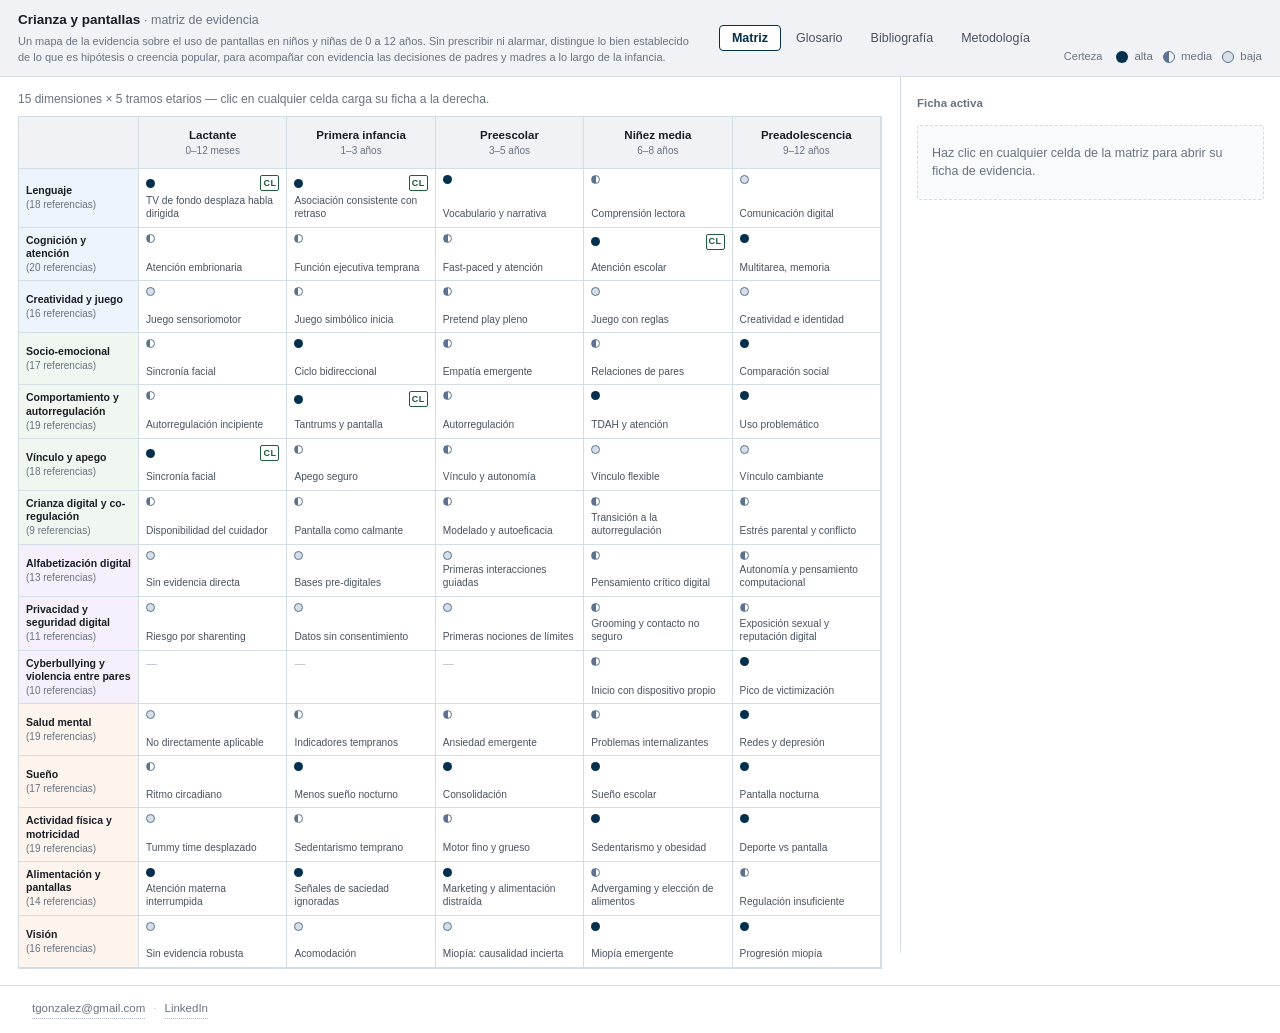
==== commit 63c45241: "D-visual: reordenar salud-mental tras cyberbullying para bandas de bloque contiguas" ====
--- a/index.html
+++ b/index.html
@@ -6601,10 +6601,6 @@
         "label": "Crianza digital y co-regulación"
       },
       {
-        "id": "salud-mental",
-        "label": "Salud mental"
-      },
-      {
         "id": "alfabetizacion",
         "label": "Alfabetización digital"
       },
@@ -6615,6 +6611,10 @@
       {
         "id": "cyberbullying",
         "label": "Cyberbullying y violencia entre pares"
+      },
+      {
+        "id": "salud-mental",
+        "label": "Salud mental"
       },
       {
         "id": "sueno",
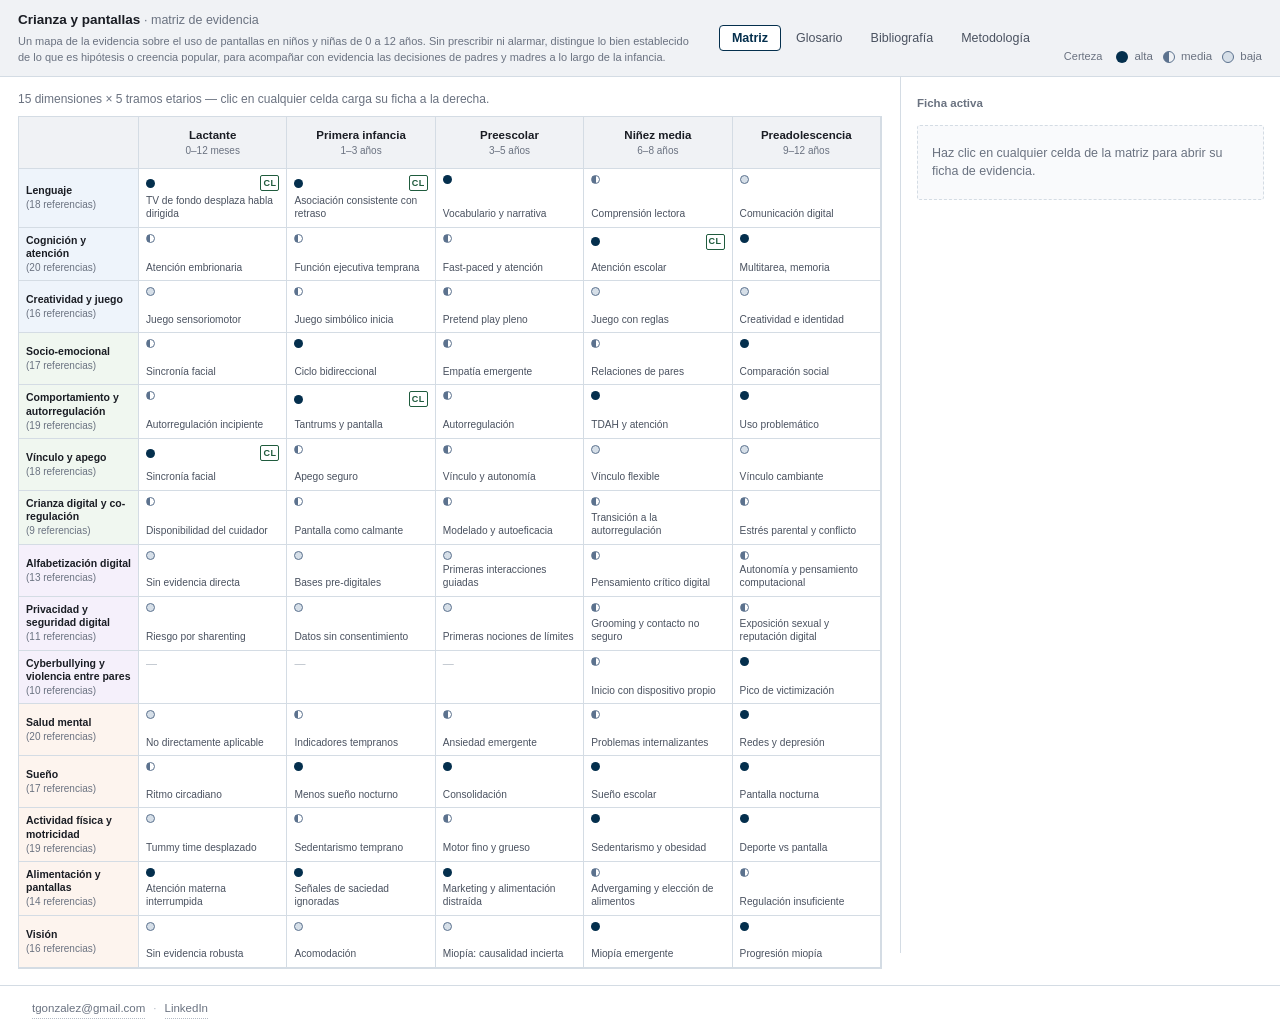
==== commit 80d862c5: "no_ref-review: Christakis2013 respalda salud-mental-preescolar[1] (14 no_ref restantes)" ====
--- a/index.html
+++ b/index.html
@@ -3439,6 +3439,15 @@
       "title": "A game-factors approach to cognitive benefits from video-game training: A meta-analysis",
       "journal": "PLoS ONE, 18(8):e0285925. https://doi.org/10.1371/journal.pone.0285925",
       "url": "https://journals.plos.org/plosone/article?id=10.1371/journal.pone.0285925"
+    },
+    {
+      "id": "Christakis2013",
+      "group": "mental",
+      "type": "longitudinal",
+      "authors": "Christakis D.A., Garrison M.M., Herrenkohl T., Haggerty K., Rivara F.P., Zhou C., Liekweg K. 2013",
+      "title": "Modifying Media Content for Preschool Children: A Randomized Controlled Trial",
+      "journal": "Pediatrics 131(3):431–438. ECA, N=565 padres de preescolares (3–5 años); contenido prosocial vs. violento → mejor conducta. https://doi.org/10.1542/peds.2012-1493",
+      "url": "https://pmc.ncbi.nlm.nih.gov/articles/PMC3581844/"
     }
   ],
   "claims": {
@@ -5008,8 +5017,9 @@
         {
           "certainty": "medium",
           "text": "Contenido violento o sobreestimulante se asocia con peores resultados emocionales; contenido prosocial neutral o positivo.",
-          "refs": [],
-          "no_ref": true
+          "refs": [
+            "Christakis2013"
+          ]
         }
       ],
       "andamiaje": {
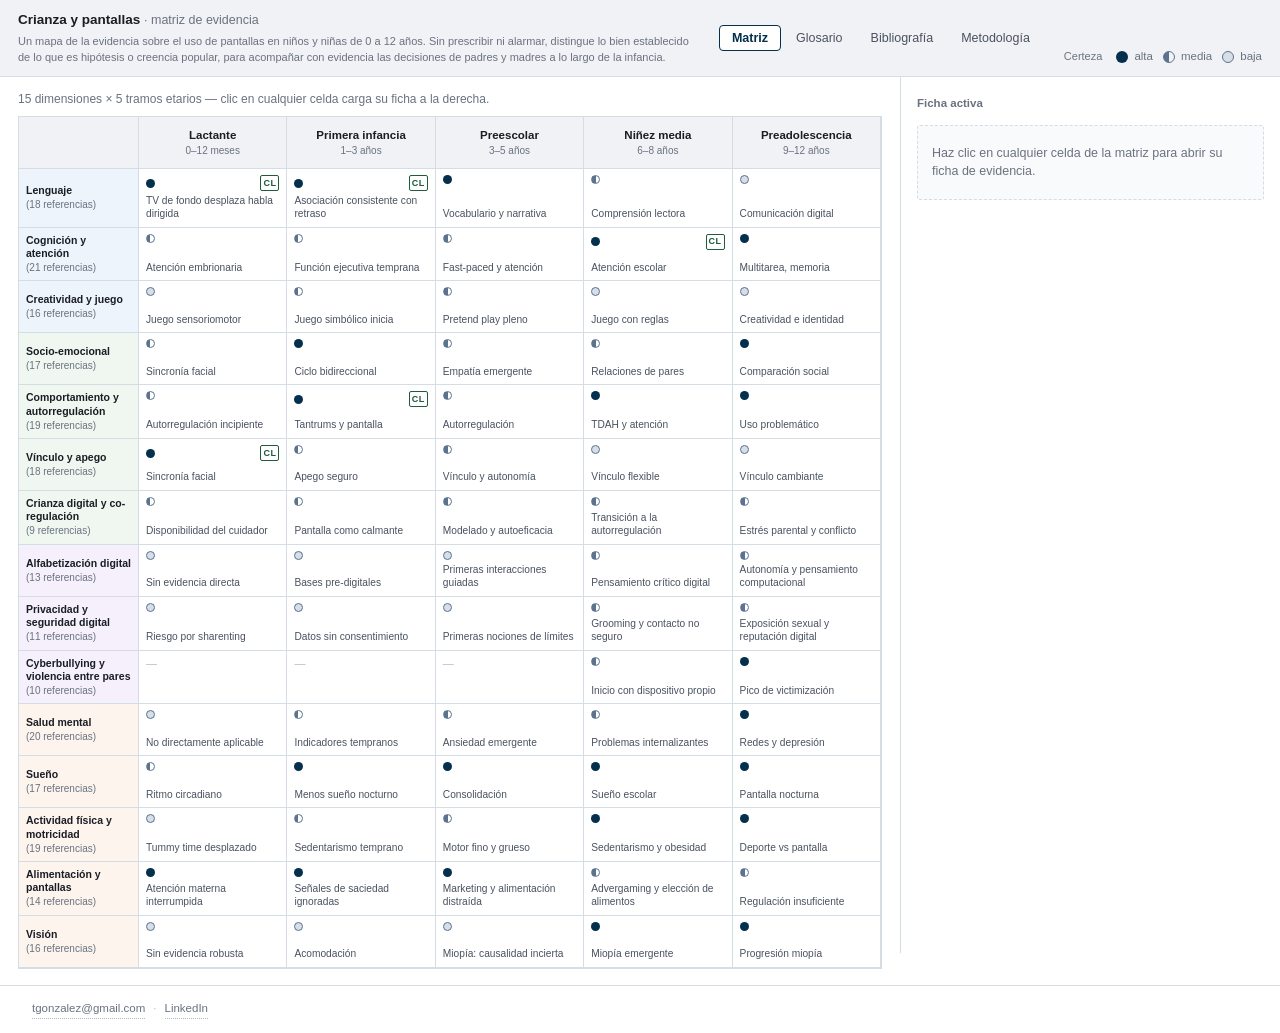
==== commit ee3e5750: "P1+P2: Baumgartner2014 respalda cognicion-preadolescencia[0] (multitarea→función ejecutiva); typeLab" ====
--- a/index.html
+++ b/index.html
@@ -1635,6 +1635,15 @@
       "url": "https://onlinelibrary.wiley.com/doi/10.1002/pdi3.70002"
     },
     {
+      "id": "Baumgartner2014",
+      "group": "recent",
+      "type": "transversal",
+      "authors": "Baumgartner S.E., Weeda W.D., van der Heijden L.L., Huizinga M. 2014",
+      "title": "The Relationship Between Media Multitasking and Executive Function in Early Adolescents",
+      "journal": "Journal of Early Adolescence 34(8):1120–1144. N=523 adolescentes 11–15 años. Mide working memory, shifting e inhibición con Digit Span, Eriksen Flankers, Dots-Triangles.",
+      "url": "https://doi.org/10.1177/0272431614523133"
+    },
+    {
       "id": "Gath2025",
       "group": "recent",
       "type": "longitudinal",
@@ -2497,7 +2506,7 @@
       "type": "longitudinal",
       "authors": "Essex C., Bedford R., Gliga T., Smith T.J. 2025",
       "title": "Toddlers Viewing Fantastical Cartoons: Evidence of an Immediate Reduction in Endogenous Control Without an Increase in Stimulus-Driven Exogenous Control",
-      "journal": "Developmental Science 28(3):e70008. ECA, toddlers, UK. N verificar en texto completo",
+      "journal": "Developmental Science 28(3):e70008. Experimento intra-sujetos, N=36 (~18 meses), UK.",
       "url": "https://doi.org/10.1111/desc.70008"
     },
     {
@@ -3947,7 +3956,7 @@
           "certainty": "high",
           "text": "Multitarea con medios (varias pantallas o pantalla + tarea académica simultánea) se asocia con peor memoria de trabajo y peor desempeño académico en estudios longitudinales (varias cohortes en EE.UU. y Europa).",
           "refs": [
-            "Ra2018"
+            "Baumgartner2014"
           ]
         },
         {
@@ -8028,7 +8037,7 @@
         <div class="gl-sec-label">En la bibliografía</div>
         <div class="gl-papers">
           ${papers.map(p => {
-            const typeLabels = { review:"Revisión", meta:"Meta-análisis", longitudinal:"Longitudinal", guideline:"Guía clínica", law:"Normativa", chilean:"Chile" };
+            const typeLabels = { review:"Revisión", meta:"Meta-análisis", longitudinal:"Longitudinal", guideline:"Guía clínica", law:"Normativa", chilean:"Chile", transversal:"Transversal", cohort:"Cohorte", theory:"Marco teórico", survey:"Encuesta", report:"Reporte" };
             return `
               <a class="gl-paper" href="${escapeHtml(p.url || "")}" target="_blank" rel="noopener">
                 <div class="gl-paper-meta">
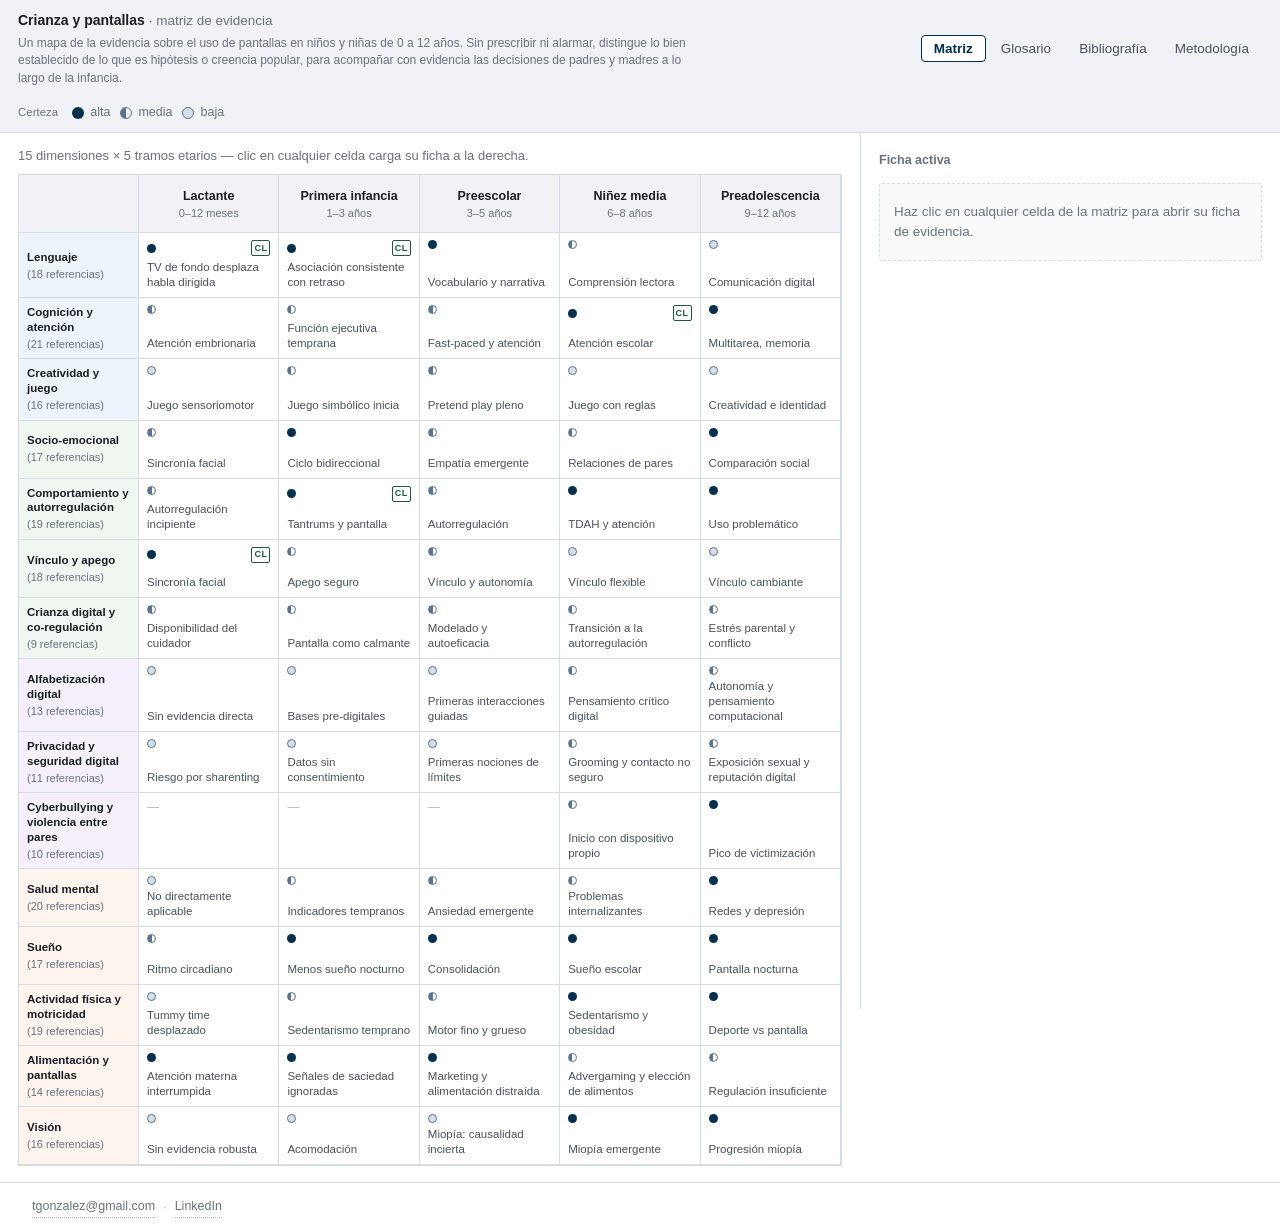
==== commit a11b7173: "Escala tipográfica unificada (6 niveles, +1-1.5px) y content-width ampliado a 860px" ====
--- a/index.html
+++ b/index.html
@@ -47,7 +47,7 @@
   --chile-mark:   #1f5b3d;
   --chile-soft:   #e8efe9;
 
-  --content-width: 700px;
+  --content-width: 860px;
   --page-pad-x:    32px;
   --page-pad-y:    28px;
 }
@@ -56,7 +56,7 @@
 body {
   font-family: -apple-system, BlinkMacSystemFont, "Segoe UI", Roboto, "Helvetica Neue", Arial, sans-serif;
   color: var(--ink);
-  font-size: 13px;
+  font-size: 14px;
   line-height: 1.55;
   -webkit-font-smoothing: antialiased;
 }
@@ -72,7 +72,7 @@
 
 /* ── Tipografía utilitaria ──────────────────────────────────── */
 .eyebrow {
-  font-size: 11.5px;
+  font-size: 12.5px;
   color: var(--pencil);
   font-weight: 600;
 }
@@ -98,7 +98,7 @@
   border: 1px solid var(--c-high);
   border-radius: 10px;
   padding: 1px 7px;
-  font-size: 10.5px;
+  font-size: 11.5px;
   color: var(--c-high);
   cursor: pointer;
   vertical-align: 1px;
@@ -123,7 +123,7 @@
   background: var(--bg);
   padding: 6px 28px 6px 10px;
   border-radius: 4px;
-  font-size: 12.5px;
+  font-size: 13.5px;
   font-family: inherit;
   color: var(--ink);
   cursor: pointer;
@@ -147,15 +147,15 @@
   flex-wrap: wrap;
 }
 .topbar-left { display: flex; align-items: flex-start; gap: 18px; flex-wrap: wrap; }
-.brand { font-size: 13.5px; font-weight: 600; color: var(--ink); }
-.brand-sub { color: var(--pencil); font-weight: 400; font-size: 12.5px; }
-.brand-desc { font-size: 11px; color: var(--pencil); font-weight: 400; max-width: 680px; margin: 3px 0 0; line-height: 1.45; }
+.brand { font-size: 14px; font-weight: 600; color: var(--ink); }
+.brand-sub { color: var(--pencil); font-weight: 400; font-size: 13.5px; }
+.brand-desc { font-size: 12px; color: var(--pencil); font-weight: 400; max-width: 680px; margin: 3px 0 0; line-height: 1.45; }
 .tabs { display: flex; gap: 2px; }
 .tab {
   background: transparent;
   border: 1px solid transparent;
   padding: 5px 12px;
-  font-size: 12.5px;
+  font-size: 13.5px;
   font-family: inherit;
   color: var(--ink-soft);
   cursor: pointer;
@@ -170,17 +170,17 @@
 }
 .topbar-right {
   display: flex; align-items: center; gap: 12px;
-  font-size: 11.5px; color: var(--pencil);
+  font-size: 12.5px; color: var(--pencil);
   align-self: flex-end;
 }
 .topbar-right .legend { display: inline-flex; align-items: center; gap: 6px; }
-.legend-label { font-size: 11px; color: var(--pencil); margin-right: 4px; }
+.legend-label { font-size: 11.5px; color: var(--pencil); margin-right: 4px; }
 .topbar-right .legend .cdot { margin-left: 4px; }
 
 /* ── LAYOUT MATRIZ + FICHA ──────────────────────────────────── */
 .matriz-body {
   display: grid;
-  grid-template-columns: 1fr 380px;
+  grid-template-columns: 1fr 420px;
   flex: 1;
   min-height: 0;
   background: var(--bg);
@@ -194,11 +194,11 @@
   overflow: auto;
   overflow-x: auto;
 }
-.matriz-help { font-size: 12px; color: var(--pencil); margin: 0 18px 8px 0; line-height: 1.45; }
+.matriz-help { font-size: 13px; color: var(--pencil); margin: 0 18px 8px 0; line-height: 1.45; }
 .ficha-pane {
   border-left: 1px solid var(--border);
   background: var(--bg);
-  padding: 14px 16px 18px;
+  padding: 14px 18px 18px;
   overflow: auto;
   max-height: calc(100vh - 56px);
 }
@@ -213,10 +213,10 @@
 .grid-cell {
   border-right: 1px solid var(--border);
   border-bottom: 1px solid var(--border);
-  padding: 6px 7px;
-  min-height: 52px;
-  font-size: 10.5px;
-  line-height: 1.25;
+  padding: 7px 8px;
+  min-height: 58px;
+  font-size: 11.5px;
+  line-height: 1.3;
   position: relative;
   cursor: pointer;
   background: var(--bg);
@@ -235,7 +235,7 @@
 }
 .grid-cell.row-head { align-items: flex-start; justify-content: center; flex-direction: column; }
 .grid-cell.row-head[data-dim-id] { cursor: pointer; }
-.dim-paper-count { font-size: 10px; font-weight: 400; color: var(--pencil); margin-top: 2px; }
+.dim-paper-count { font-size: 11px; font-weight: 400; color: var(--pencil); margin-top: 2px; }
 .grid-cell.row-head[data-dim-id]:hover { background: var(--accent-soft); }
 .grid-cell.row-head:not([data-dim-id]):hover, .grid-cell.col-head:hover { background: var(--bg-soft); }
 
@@ -244,8 +244,8 @@
   align-items: center;
   justify-content: center;
 }
-.grid-cell.col-head .head-label { font-size: 11.5px; }
-.grid-cell.col-head .head-range { font-size: 10px; color: var(--pencil); font-weight: 400; margin-top: 2px; }
+.grid-cell.col-head .head-label { font-size: 12.5px; }
+.grid-cell.col-head .head-range { font-size: 11px; color: var(--pencil); font-weight: 400; margin-top: 2px; }
 
 .grid-cell.dimmed { opacity: 0.32; }
 .grid-cell.focused {
@@ -271,7 +271,7 @@
   display: block;
   color: var(--accent);
   text-decoration: none;
-  font-size: 12px;
+  font-size: 13px;
   padding: 4px 0;
   border-bottom: 1px solid var(--border);
 }
@@ -285,12 +285,12 @@
   width: 100%;
 }
 .cell-summary {
-  font-size: 10.2px;
+  font-size: 11.5px;
   color: var(--ink-soft);
-  line-height: 1.25;
+  line-height: 1.3;
   margin-top: 4px;
 }
-.cell-empty { color: var(--pencil-soft); font-size: 11px; }
+.cell-empty { color: var(--pencil-soft); font-size: 12px; }
 
 /* ── Mini-dots ──────────────────────────────────────────────── */
 .mini-dot {
@@ -330,12 +330,12 @@
   display: inline-flex;
   align-items: center;
   gap: 7px;
-  font-size: 11.5px;
+  font-size: 12.5px;
   font-weight: 700;
   color: var(--chile-mark);
   margin-bottom: 6px;
 }
-.chile-block .chile-body { font-size: 11.8px; line-height: 1.5; }
+.chile-block .chile-body { font-size: 12.5px; line-height: 1.5; }
 
 /* ── FICHA ──────────────────────────────────────────────────── */
 .ficha { display: flex; flex-direction: column; }
@@ -347,7 +347,7 @@
 }
 .ficha-empty-msg {
   color: var(--pencil);
-  font-size: 12.5px;
+  font-size: 13.5px;
   line-height: 1.5;
   padding: 18px 14px;
   border: 1px dashed var(--border);
@@ -358,14 +358,14 @@
   display: flex; gap: 6px;
   align-items: center; flex-wrap: wrap;
   margin: 8px 0 0;
-  font-size: 10.5px; color: var(--pencil);
+  font-size: 11.5px; color: var(--pencil);
 }
 .age-chip {
   display: inline-block;
   border: 1px solid var(--border);
   padding: 2px 8px;
   border-radius: 11px;
-  font-size: 10.5px;
+  font-size: 11.5px;
   color: var(--ink-soft);
   background: var(--bg);
 }
@@ -374,20 +374,20 @@
   align-items: center;
   gap: 5px;
   margin-left: auto;
-  font-size: 10.5px;
+  font-size: 11.5px;
 }
 .ficha-title {
-  font-size: 16.5px;
+  font-size: 18px;
   line-height: 1.25;
   margin: 10px 0 6px;
   font-weight: 600;
 }
-.ficha-intro { font-size: 12.5px; line-height: 1.55; margin: 0 0 12px; }
+.ficha-intro { font-size: 13.5px; line-height: 1.55; margin: 0 0 12px; }
 .ficha-evidence { margin-top: 10px; }
 .evidence-list { display: flex; flex-direction: column; gap: 9px; margin-top: 6px; }
 .evidence-item {
   display: flex; gap: 7px;
-  font-size: 11.8px; line-height: 1.5;
+  font-size: 12.5px; line-height: 1.5;
   align-items: flex-start;
 }
 .evidence-item .cdot { margin-top: 4px; flex-shrink: 0; }
@@ -395,16 +395,16 @@
 
 .ficha-defs { margin-top: 14px; }
 .ficha-defs dl { margin: 6px 0 0; }
-.ficha-defs dt { font-weight: 600; font-size: 12px; margin-top: 8px; }
+.ficha-defs dt { font-weight: 600; font-size: 13px; margin-top: 8px; }
 .ficha-defs dt:first-child { margin-top: 0; }
-.ficha-defs dd { margin: 2px 0 0; font-size: 11.8px; line-height: 1.5; color: var(--ink-soft); }
+.ficha-defs dd { margin: 2px 0 0; font-size: 12.5px; line-height: 1.5; color: var(--ink-soft); }
 
 .ficha-and { margin-top: 14px; }
-.and-body { font-size: 11.5px; margin-top: 6px; color: var(--ink-soft); line-height: 1.7; }
+.and-body { font-size: 12.5px; margin-top: 6px; color: var(--ink-soft); line-height: 1.7; }
 .and-direction { margin-top: 8px; }
 .and-direction:first-of-type { margin-top: 6px; }
 .and-direction-label {
-  font-size: 11px;
+  font-size: 12px;
   color: var(--ink-soft);
   font-weight: 600;
   margin-bottom: 4px;
@@ -419,7 +419,7 @@
   gap: 4px;
 }
 .and-item {
-  font-size: 11.5px;
+  font-size: 12.5px;
   line-height: 1.45;
   display: flex;
   gap: 6px;
@@ -439,20 +439,20 @@
 .popover {
   background: var(--bg);
   padding: 10px 12px;
-  font-size: 11.5px;
+  font-size: 12.5px;
   line-height: 1.45;
   z-index: 50;
   border: 1px solid var(--c-high);
   box-shadow: 4px 4px 0 var(--c-high);
   border-radius: 2px;
 }
-.ref-popover .ref-authors { font-weight: 600; font-size: 12px; margin-top: 4px; }
-.ref-popover .ref-title { font-size: 11.5px; margin-top: 4px; }
-.ref-popover .ref-journal { font-size: 11px; color: var(--ink-soft); margin-top: 2px; font-style: italic; }
+.ref-popover .ref-authors { font-weight: 600; font-size: 13px; margin-top: 4px; }
+.ref-popover .ref-title { font-size: 12.5px; margin-top: 4px; }
+.ref-popover .ref-journal { font-size: 12px; color: var(--ink-soft); margin-top: 2px; font-style: italic; }
 .ref-popover .ref-jump {
   display: inline-block;
   margin-top: 8px;
-  font-size: 11.5px;
+  font-size: 12.5px;
   color: var(--c-high);
   text-decoration: none;
 }
@@ -464,7 +464,7 @@
   background: transparent;
   padding: 5px 11px;
   border-radius: 3px;
-  font-size: 12px;
+  font-size: 13px;
   cursor: pointer;
   color: var(--c-high);
   font-family: inherit;
@@ -482,8 +482,8 @@
   overflow: auto;
 }
 .page-head { margin-bottom: 20px; }
-.page-title { font-size: 22px; font-weight: 600; margin: 0 0 4px; }
-.page-sub { font-size: 12.5px; color: var(--pencil); }
+.page-title { font-size: 23px; font-weight: 600; margin: 0 0 4px; }
+.page-sub { font-size: 13.5px; color: var(--pencil); }
 
 /* ── BIBLIOGRAFÍA ───────────────────────────────────────────── */
 .biblio-controls { display: flex; flex-direction: column; gap: 10px; margin-bottom: 22px; }
@@ -492,7 +492,7 @@
   background: var(--bg);
   border: 1px solid var(--border);
   padding: 4px 10px;
-  font-size: 11.5px;
+  font-size: 12.5px;
   font-family: inherit;
   border-radius: 12px;
   cursor: pointer;
@@ -510,7 +510,7 @@
   padding: 7px 12px;
   border: 1px solid var(--border);
   border-radius: 4px;
-  font-size: 12.5px;
+  font-size: 13.5px;
   font-family: inherit;
   box-sizing: border-box;
   background: var(--bg);
@@ -520,7 +520,7 @@
 
 .biblio-body { display: flex; flex-direction: column; gap: 28px; }
 .biblio-group-title {
-  font-size: 14px;
+  font-size: 15px;
   font-weight: 600;
   color: var(--c-high);
   margin: 0 0 10px;
@@ -540,7 +540,7 @@
 .biblio-meta { display: flex; gap: 8px; align-items: center; margin-bottom: 3px; }
 .biblio-type {
   display: inline-block;
-  font-size: 10px;
+  font-size: 11px;
   padding: 1px 7px;
   border-radius: 9px;
   background: var(--bg-soft);
@@ -554,14 +554,14 @@
 .biblio-type.type-guideline     { background: #f0e8f0; color: #5c2d5c; border-color: #d4bdd4; }
 .biblio-type.type-law           { background: #f5e8e8; color: #6e2d2d; border-color: #d8b8b8; }
 .biblio-type.type-chilean       { background: var(--chile-soft); color: var(--chile-mark); border-color: var(--chile-mark); }
-.biblio-featured { font-size: 10px; color: var(--ink-soft); }
-.biblio-authors { font-size: 12px; font-weight: 600; margin-top: 2px; }
-.biblio-title { font-size: 12.5px; margin-top: 2px; line-height: 1.4; }
-.biblio-journal { font-size: 11.5px; color: var(--ink-soft); margin-top: 2px; font-style: italic; }
+.biblio-featured { font-size: 11px; color: var(--ink-soft); }
+.biblio-authors { font-size: 13px; font-weight: 600; margin-top: 2px; }
+.biblio-title { font-size: 13.5px; margin-top: 2px; line-height: 1.4; }
+.biblio-journal { font-size: 12.5px; color: var(--ink-soft); margin-top: 2px; font-style: italic; }
 .biblio-link {
   display: inline-block;
   margin-top: 4px;
-  font-size: 11px;
+  font-size: 12px;
   color: var(--c-high);
   text-decoration: none;
 }
@@ -571,7 +571,7 @@
   padding: 20px;
   text-align: center;
   color: var(--pencil);
-  font-size: 12.5px;
+  font-size: 13.5px;
   border: 1px dashed var(--border);
   border-radius: 4px;
 }
@@ -579,19 +579,19 @@
 /* ── METODOLOGÍA Y LIMITACIONES ─────────────────────────────── */
 .text-body { display: flex; flex-direction: column; gap: 28px; }
 .text-section-title {
-  font-size: 14px;
+  font-size: 15px;
   font-weight: 600;
   color: var(--c-high);
   margin: 0 0 10px;
   padding-bottom: 5px;
   border-bottom: 1px solid var(--border);
 }
-.text-section-content { font-size: 13px; line-height: 1.65; }
+.text-section-content { font-size: 14px; line-height: 1.65; }
 .text-section-content p { margin: 0 0 10px; }
 .text-section-bullets {
   margin: 10px 0 0;
   padding-left: 22px;
-  font-size: 12.5px;
+  font-size: 13.5px;
   line-height: 1.6;
 }
 .text-section-bullets li { margin-bottom: 6px; }
@@ -601,6 +601,10 @@
 .box.fill-cell { background: var(--bg-cell); }
 
 /* ── RESPONSIVE ─────────────────────────────────────────────── */
+@media (max-width: 1100px) {
+  .matriz-body { grid-template-columns: 1fr 380px; }
+}
+
 @media (max-width: 960px) {
   .matriz-body { grid-template-columns: 1fr; }
   .ficha-pane {
@@ -609,21 +613,19 @@
     max-height: none;
   }
   .matriz-pane { padding: 12px; }
-  /* La grilla mantiene ancho minimo; .matriz-pane hace scroll horizontal */
   .matriz-grid { margin-right: 0; min-width: 520px; }
-  .grid-cell { min-height: 44px; padding: 5px 6px; font-size: 10px; }
-  .grid-cell.col-head .head-label { font-size: 10.5px; }
-  .grid-cell.col-head .head-range { font-size: 9.5px; }
-  .cell-summary { font-size: 9.8px; }
+  .grid-cell { min-height: 48px; padding: 5px 6px; font-size: 11px; }
+  .grid-cell.col-head .head-label { font-size: 11.5px; }
+  .grid-cell.col-head .head-range { font-size: 10.5px; }
+  .cell-summary { font-size: 10.5px; }
   .topbar { padding: 8px 12px; gap: 8px; }
   .topbar-left { gap: 10px; }
   .brand-sub { display: none; }
   .brand-desc { display: none; }
   .topbar-right .legend { display: none; }
-  .page-title { font-size: 19px; }
-  :root { --page-pad-x: 18px; --page-pad-y: 20px; }
-
-  /* Bibliografía: controles sticky en móvil */
+  .page-title { font-size: 20px; }
+  :root { --page-pad-x: 18px; --page-pad-y: 20px; --content-width: 100%; }
+
   .page-pane { overflow: visible; }
   .biblio-controls {
     position: sticky;
@@ -638,10 +640,9 @@
 
 @media (max-width: 560px) {
   .tabs { gap: 0; }
-  .tab { padding: 4px 8px; font-size: 11.5px; }
-  /* min-width explicito garantiza scroll sin colapso de columnas */
+  .tab { padding: 4px 8px; font-size: 12px; }
   .matriz-grid { min-width: 480px; }
-  .grid-cell { min-height: 40px; padding: 4px; }
+  .grid-cell { min-height: 42px; padding: 4px; }
   .cell-summary { display: none; }
 }
 
@@ -660,24 +661,24 @@
 }
 .gl-index-scroll { padding: 14px 14px 28px; }
 .gl-index-intro {
-  font-size: 11px; line-height: 1.5; color: var(--pencil);
+  font-size: 12px; line-height: 1.5; color: var(--pencil);
   margin: 0 0 12px;
 }
 .gl-index-label {
-  display: block; font-size: 11px; font-weight: 600;
+  display: block; font-size: 12px; font-weight: 600;
   color: var(--pencil); margin-bottom: 5px;
 }
 .gl-dim-group { margin-bottom: 14px; scroll-margin-top: 8px; }
 .gl-dim-head {
   display: flex; align-items: center; justify-content: space-between;
-  font-size: 11.5px; font-weight: 700; color: var(--c-high);
+  font-size: 12.5px; font-weight: 700; color: var(--c-high);
   padding: 4px 0 5px; margin-bottom: 4px;
   border-bottom: 1px solid var(--border);
 }
 .gl-dim-head.active { border-bottom-color: var(--c-high); border-bottom-width: 1.5px; }
 .gl-dim-head.soft { color: var(--pencil); }
 .gl-dim-count {
-  font-size: 10px; font-weight: 600; color: var(--pencil);
+  font-size: 11px; font-weight: 600; color: var(--pencil);
   border: 1px solid var(--border); border-radius: 9px; padding: 0 6px;
 }
 .gl-list { display: flex; flex-direction: column; gap: 2px; }
@@ -686,7 +687,7 @@
   width: 100%; text-align: left;
   background: transparent; border: none; border-radius: 4px;
   padding: 7px 9px;
-  font-family: inherit; font-size: 12.5px; color: var(--ink);
+  font-family: inherit; font-size: 13.5px; color: var(--ink);
   cursor: pointer; transition: background .12s;
   box-sizing: border-box;
 }
@@ -704,7 +705,7 @@
 }
 .gl-empty {
   padding: 16px; text-align: center; color: var(--pencil);
-  font-size: 12px; border: 1px dashed var(--border);
+  font-size: 13px; border: 1px dashed var(--border);
   border-radius: 4px; margin-top: 8px;
 }
 
@@ -715,20 +716,20 @@
 }
 .gl-ficha { max-width: var(--content-width); }
 .gl-ficha-empty {
-  max-width: 420px; color: var(--pencil); font-size: 13px; line-height: 1.6;
+  max-width: 420px; color: var(--pencil); font-size: 14px; line-height: 1.6;
   padding: 22px; border: 1px dashed var(--border);
   border-radius: 4px; background: var(--bg-cell);
 }
 .gl-ficha-chips { display: flex; align-items: center; gap: 8px; flex-wrap: wrap; }
 .gl-tag {
-  font-size: 10px; font-weight: 700; letter-spacing: 0.04em;
+  font-size: 11px; font-weight: 700; letter-spacing: 0.04em;
   text-transform: uppercase; padding: 2px 8px; border-radius: 3px;
 }
 .gl-tag.campo      { background: var(--c-high); color: var(--bg); }
 .gl-tag.metodo     { background: var(--bg-soft); color: var(--ink-soft); border: 1px solid var(--border); }
 .gl-tag.desarrollo { background: var(--chile-soft); color: var(--chile-mark); border: 1px solid var(--chile-mark); }
 .gl-novel-chip {
-  font-size: 10px; font-weight: 600; color: var(--c-high);
+  font-size: 11px; font-weight: 600; color: var(--c-high);
   display: inline-flex; align-items: center; gap: 5px;
 }
 .gl-novel-chip::before {
@@ -737,35 +738,35 @@
 }
 .gl-ficha-cert {
   display: inline-flex; align-items: center; gap: 5px;
-  font-size: 10.5px; color: var(--ink-soft); margin-left: auto;
+  font-size: 11.5px; color: var(--ink-soft); margin-left: auto;
 }
 .gl-ficha-title {
-  font-size: 22px; line-height: 1.2; font-weight: 600;
+  font-size: 23px; line-height: 1.2; font-weight: 600;
   margin: 12px 0 10px; letter-spacing: -0.01em;
 }
-.gl-def { font-size: 14px; line-height: 1.6; margin: 0 0 16px; }
+.gl-def { font-size: 15px; line-height: 1.6; margin: 0 0 16px; }
 .gl-why {
   border-left: 3px solid var(--c-high); background: var(--accent-soft);
   padding: 12px 16px; border-radius: 2px; margin-bottom: 22px;
 }
 .gl-why-label {
-  font-size: 10.5px; font-weight: 700; color: var(--c-high);
+  font-size: 11.5px; font-weight: 700; color: var(--c-high);
   letter-spacing: 0.04em; text-transform: uppercase;
 }
-.gl-why-text { margin: 5px 0 0; font-size: 13px; line-height: 1.55; }
+.gl-why-text { margin: 5px 0 0; font-size: 14px; line-height: 1.55; }
 .gl-sec { margin-bottom: 22px; }
 .gl-sec-label {
-  font-size: 11px; font-weight: 700; color: var(--ink-soft);
+  font-size: 12px; font-weight: 700; color: var(--ink-soft);
   letter-spacing: 0.04em; text-transform: uppercase; margin-bottom: 9px;
 }
 .gl-cells { display: flex; flex-wrap: wrap; gap: 6px; }
 .gl-cell-chip {
   display: inline-flex; align-items: center; gap: 6px;
   border: 1px solid var(--border); border-radius: 13px;
-  padding: 3px 10px 3px 8px; font-size: 11.5px; background: var(--bg);
+  padding: 3px 10px 3px 8px; font-size: 12.5px; background: var(--bg);
 }
 .gl-cell-dim { font-weight: 600; }
-.gl-cell-tramo { color: var(--pencil); font-size: 10.5px; }
+.gl-cell-tramo { color: var(--pencil); font-size: 11.5px; }
 .gl-papers { display: flex; flex-direction: column; gap: 8px; }
 .gl-paper {
   display: block; text-decoration: none;
@@ -775,19 +776,19 @@
 }
 .gl-paper:hover { border-color: var(--c-high); border-left-color: var(--c-high); background: var(--bg-cell); }
 .gl-paper-meta { display: flex; align-items: center; gap: 8px; margin-bottom: 3px; }
-.gl-paper-authors { font-size: 11.5px; font-weight: 600; }
-.gl-paper-title { font-size: 12px; line-height: 1.4; color: var(--ink-soft); }
-.gl-paper-journal { font-size: 11px; color: var(--c-high); margin-top: 3px; font-style: italic; }
+.gl-paper-authors { font-size: 12.5px; font-weight: 600; }
+.gl-paper-title { font-size: 13px; line-height: 1.4; color: var(--ink-soft); }
+.gl-paper-journal { font-size: 12px; color: var(--c-high); margin-top: 3px; font-style: italic; }
 .gl-related { display: flex; flex-wrap: wrap; gap: 6px; }
 .gl-rel-chip {
   border: 1px solid var(--c-high); border-radius: 13px;
   padding: 3px 11px; background: var(--accent-soft);
-  font-family: inherit; font-size: 11.5px; color: var(--c-high);
+  font-family: inherit; font-size: 12.5px; color: var(--c-high);
   cursor: pointer; transition: background .12s, color .12s;
 }
 .gl-rel-chip:hover { background: var(--c-high); color: var(--bg); }
 .gl-extlink {
-  display: inline-block; font-size: 12px; color: var(--c-high);
+  display: inline-block; font-size: 13px; color: var(--c-high);
   text-decoration: none; border-bottom: 1px dotted var(--c-high);
 }
 .gl-extlink:hover { background: var(--accent-soft); }
@@ -795,14 +796,14 @@
 @media (max-width: 960px) {
   .gl-body { grid-template-columns: 1fr; grid-template-rows: minmax(0,42%) minmax(0,58%); }
   .gl-index { border-right: none; border-bottom: 1px solid var(--border); }
-  .gl-ficha-title { font-size: 19px; }
+  .gl-ficha-title { font-size: 20px; }
 }
 
 /* ── Footer del sitio ───────────────────────────────────────── */
 .site-footer {
   padding: 14px var(--page-pad-x);
   border-top: 1px solid var(--border);
-  font-size: 11.5px;
+  font-size: 12.5px;
   color: var(--pencil);
   display: flex;
   align-items: center;
@@ -822,7 +823,7 @@
   margin: 28px var(--page-pad-x) 0;
   padding: 12px 16px;
   border-left: 2px solid var(--border);
-  font-size: 12px;
+  font-size: 13px;
   color: var(--pencil);
 }
 .contact-link {
@@ -848,7 +849,6 @@
 .bloque-socioemocional.dim-active,
 .bloque-digital.dim-active,
 .bloque-bienestar.dim-active { box-shadow: inset 0 0 0 2px var(--c-high); }
-
 
 </style>
 </head>
@@ -1211,7 +1211,7 @@
       "type": "transversal",
       "authors": "Hysing M. y col. 2015",
       "title": "Sleep and use of electronic devices in adolescence: Results from a large population-based study",
-      "journal": "BMJ Open",
+      "journal": "BMJ Open 5(1):e006748",
       "url": "https://bmjopen.bmj.com/content/5/1/e006748"
     },
     {
@@ -1385,8 +1385,8 @@
       "type": "survey",
       "authors": "Consejo Nacional de Televisión (CNTV) Chile. 2023",
       "title": "Encuesta sobre consumo audiovisual de niños, niñas y adolescentes",
-      "journal": "",
-      "url": "https://www.cntv.cl/"
+      "journal": "CNTV, septiembre 2023. N=806 padres/madres, niños 0–17 años, Chile.",
+      "url": "https://cntv.cl/wp-content/uploads/2023/09/Informe-Dia-de-la-ninez-2023-1.pdf"
     },
     {
       "id": "Ley21801",
@@ -2009,7 +2009,7 @@
       "type": "review",
       "authors": "Slattery E.J., et al. 2025",
       "title": "Assessing the benefits of digital game-based learning with Minecraft in children, adolescents and young adults: A broad systematic review",
-      "journal": "Review of Education 13(1):e70035. K=29 estudios, riesgo de sesgo medio/alto en todos",
+      "journal": "Review of Education 13(1):e70035. K=29 estudios.",
       "url": "https://doi.org/10.1002/rev3.70035"
     },
     {
@@ -2396,7 +2396,7 @@
       "type": "longitudinal",
       "authors": "Myruski S., Gulyayeva O., Birk S., Pérez-Edgar K., Buss K.A., Dennis-Tiwary T.A. 2018",
       "title": "Digital disruption? Maternal mobile device use is related to infant social-emotional functioning",
-      "journal": "Developmental Science 21(4):e12610. Experimental still-face, N=50, 7–23 meses. Pre-2020, incluido por valor mecanístico",
+      "journal": "Developmental Science 21(4):e12610. Experimental still-face, N=50, 7–23 meses.",
       "url": "https://doi.org/10.1111/desc.12610"
     },
     {
@@ -2607,7 +2607,7 @@
       "type": "longitudinal",
       "authors": "Wang Y., et al. 2024",
       "title": "Isotemporal Substitution Effects of Daily Time Use on Cardiorespiratory Fitness of Children in the OptiChild Study: A Mediation Analysis with Diet Quality",
-      "journal": "Nutrients 16(16):2788. N=1.131, 8–10 años, China; 30 min pantalla→AFMV mejora CF. PMID pendiente verificación",
+      "journal": "Nutrients 16(16):2788. N=1.131, 8–10 años, China; 30 min pantalla→AFMV mejora CF. PMID: 39203923.",
       "url": "https://doi.org/10.3390/nu16162788"
     },
     {
@@ -2690,7 +2690,7 @@
       "type": "longitudinal",
       "authors": "Akacem L.D., Wright K.P. Jr, LeBourgeois M.K. 2018",
       "title": "Sensitivity of the circadian system to evening bright light in preschool-age children",
-      "journal": "Physiological Reports 6(5):e13617. Experimental, n=10, 4,3 años; ~88% supresión melatonina con 1000 lux. Ancla pre-2020 por trazabilidad del dato",
+      "journal": "Physiological Reports 6(5):e13617. Experimental, n=10, 4,3 años; ~88% supresión melatonina con 1000 lux.",
       "url": "https://doi.org/10.14814/phy2.13617"
     },
     {
